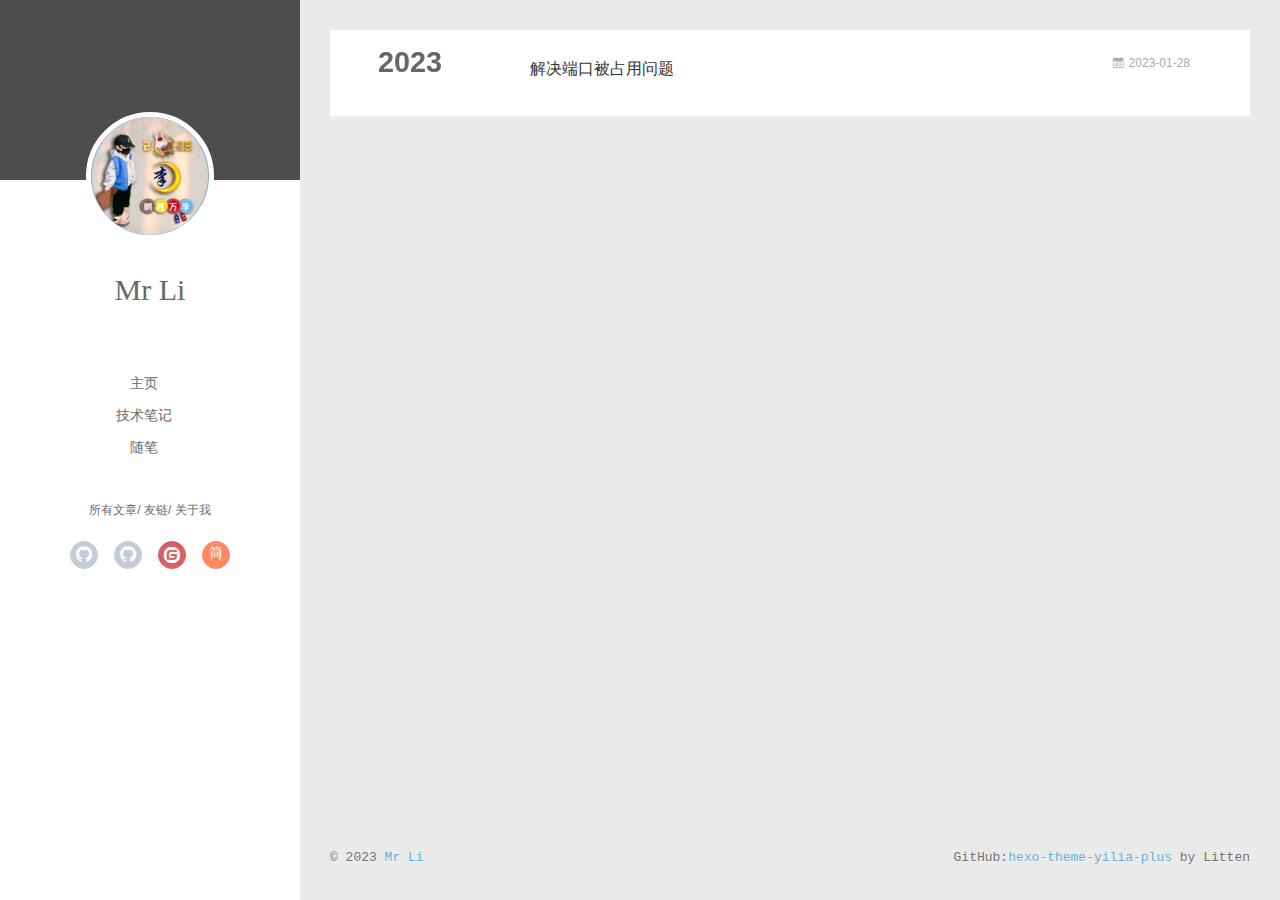
==== archives/index.html @ 5cee6e34 "Site updated: 2023-01-28 17:58:34" ====
<!DOCTYPE html>
<html>
<head>
  <meta charset="utf-8">
  
  <meta name="renderer" content="webkit">
  <meta http-equiv="X-UA-Compatible" content="IE=edge" >
  <link rel="dns-prefetch" href="http://programApeCode.github.io">
  <title>Archives | 程序猿茶社</title>
  <meta name="generator" content="hexo-theme-yilia-plus">
  <meta name="viewport" content="width=device-width, initial-scale=1, maximum-scale=1">
  
  <meta property="og:type" content="website">
<meta property="og:title" content="程序猿茶社">
<meta property="og:url" content="http://programapecode.github.io/archives/index.html">
<meta property="og:site_name" content="程序猿茶社">
<meta property="og:locale" content="zh_CN">
<meta property="article:author" content="Mr Li">
<meta name="twitter:card" content="summary">
  
    <link rel="alternative" href="/atom.xml" title="程序猿茶社" type="application/atom+xml">
  
  
  
    <link rel="apple-touch-icon" href="/apple-touch-icon-180x180.png">
  
  <link rel="stylesheet" type="text/css" href="/./main.a5fda8.css">
  <style type="text/css">
    
    #container.show {
      background: linear-gradient(200deg,#a0cfe4,#e8c37e);
    }
  </style>
  

  

  
    
 	  <script src="/lib/clickLove.js"></script>
  
  


  

</head>

<body>
  <div id="container" q-class="show:isCtnShow">
    <canvas id="anm-canvas" class="anm-canvas"></canvas>
    <div class="left-col" q-class="show:isShow">
      


<div class="overlay" style="background: #4d4d4d;"></div>
<div class="intrude-less">
	<header id="header" class="inner">
		<a href="/" class="profilepic">
			<img src="/img/touimg.jpg" class="js-avatar">
		</a>
		<hgroup>
			<h1 class="header-author"><a href="/">Mr Li</a></h1>
		</hgroup>
		

		<nav class="header-menu">
			<ul>
			
				<li><a href="/" target="_blank">主页</a></li>
			
				<li><a href="/null" target="_blank">技术笔记</a></li>
			
				<li><a href="/tags/%E9%9A%8F%E7%AC%94/" target="_blank">随笔</a></li>
			
			</ul>
		</nav>
		<nav class="header-smart-menu">
			
				
					<a q-on="click: openSlider(e, 'innerArchive')" href="javascript:void(0)">所有文章</a>
				
			
				
					<a q-on="click: openSlider(e, 'friends')" href="javascript:void(0)">友链</a>
				
			
				
					<a q-on="click: openSlider(e, 'aboutme')" href="javascript:void(0)">关于我</a>
				
			
		</nav>
		<nav class="header-nav">
			<div class="social">
				
					
						<a class="github" href="#" 
												title="GitHub" target="_blank"><i class="icon-github"></i></a>
					
				
					
						<a class="github" href="#" 
												title="GitHub" target="_blank"><i class="icon-github"></i></a>
					
				
					
						<a class="gitee" href="#" 
												title="码云" target="_blank"><i class="icon-gitee"></i></a>
					
				
					
						<a class="jianshu" href="#" 
												title="简书" target="_blank"><i class="icon-jianshu"></i></a>
					
				
			</div>
		
		</nav>
	</header>		
</div>

    </div>
    <div class="mid-col" q-class="show:isShow,hide:isShow|isFalse">
      
      
<nav id="mobile-nav">
  	<div class="overlay js-overlay" style="background: #4d4d4d"></div>
	<div class="btnctn js-mobile-btnctn">
  		<div class="slider-trigger list" q-on="click: openSlider(e)"><i class="icon icon-sort"></i></div>
	</div>
	<div class="intrude-less">
		<header id="header" class="inner">
			<div class="profilepic">
				<a href="/">
					<img src="/img/touimg.jpg" class="js-avatar">
				</a>
			</div>
			<hgroup>
			  <h1 class="header-author js-header-author">Mr Li</h1>
			</hgroup>
			
			
			
				
			
				
			
				
			
			
			
			<nav class="header-nav">
				<div class="social">
					
						
						<a class="github" target="_blank" 
							href="#" title="GitHub"><i class="icon-github"></i></a>
						
					
						
						<a class="github" target="_blank" 
							href="#" title="GitHub"><i class="icon-github"></i></a>
						
					
						
						<a class="gitee" target="_blank" 
							href="#" title="码云"><i class="icon-gitee"></i></a>
						
					
						
						<a class="jianshu" target="_blank" 
							href="#" title="简书"><i class="icon-jianshu"></i></a>
						
					
				</div>
			</nav>

			<nav class="header-menu js-header-menu">
				<ul style="width: 70%">
				
				
					<li style="width: 33.333333333333336%"><a href="/">主页</a></li>
		        
					<li style="width: 33.333333333333336%"><a href="/null">技术笔记</a></li>
		        
					<li style="width: 33.333333333333336%"><a href="/tags/%E9%9A%8F%E7%AC%94/">随笔</a></li>
		        
				</ul>
			</nav>
		</header>				
	</div>
	<div class="mobile-mask" style="display:none" q-show="isShow"></div>
</nav>

      <div id="wrapper" class="body-wrap">
        <div class="menu-l">
          <div class="canvas-wrap">
            <canvas data-colors="#eaeaea" data-sectionHeight="100" data-contentId="js-content" id="myCanvas1"
              class="anm-canvas"></canvas>
          </div>
          <div id="js-content" class="content-ll">
            
  
  
    
    
      
      
      <section class="archives-wrap">
        <div class="archive-year-wrap">
          <a href="/archives/2023" class="archive-year">2023</a>
        </div>
        <div class="archives">
    
    <article class="archive-article archive-type-post">
  <div class="archive-article-inner">
    <header class="archive-article-header">
      	<div class="article-meta">
	      	
<a href="/2023/01/28/%E8%A7%A3%E5%86%B3%E7%AB%AF%E5%8F%A3%E8%A2%AB%E5%8D%A0%E7%94%A8%E7%9A%84%E9%97%AE%E9%A2%98/" class="archive-article-date">
        <time datetime="2023-01-28T09:19:06.058Z" itemprop="datePublished"><i class="icon-calendar icon"></i>2023-01-28</time>
</a>

        </div>
    	 
  
    <h1 itemprop="name">
	
	  <a class="archive-article-title" href="/2023/01/28/%E8%A7%A3%E5%86%B3%E7%AB%AF%E5%8F%A3%E8%A2%AB%E5%8D%A0%E7%94%A8%E7%9A%84%E9%97%AE%E9%A2%98/" target="_blank">解决端口被占用问题</a>
  
    </h1>
  


        <div class="article-info info-on-right">
          
          

        </div>
        <div class="clearfix"></div>
    </header>
  </div>
</article>
  
  
    </div></section>
  

    


          </div>
        </div>
      </div>
      <footer id="footer">
  <div class="outer">
    <div id="footer-info">
    	<div class="footer-left">
    		&copy; 2023 <a href="http://programApeCode.github.io/" target="_blank">Mr Li</a>
    	</div>
      	<div class="footer-right">
			
			
      		GitHub:<a href="https://github.com/JoeyBling/hexo-theme-yilia-plus" target="_blank">hexo-theme-yilia-plus</a> by Litten
      	</div>
    </div>
  </div>
  
  
  
</footer>

    </div>
    <script>
	var yiliaConfig = {
		mathjax: false,
		isHome: false,
		isPost: false,
		isArchive: true,
		isTag: false,
		isCategory: false,
		open_in_new: true,
		toc_hide_index: true,
		root: "/",
		innerArchive: true,
		showTags: true
	}
</script>

<script>!function(r){function e(t){if(i[t])return i[t].exports;var n=i[t]={exports:{},id:t,loaded:!1};return r[t].call(n.exports,n,n.exports,e),n.loaded=!0,n.exports}var i={};e.m=r,e.c=i,e.p="./",e(0)}([function(t,n,r){r(208),t.exports=r(205)},function(t,n,r){var d=r(3),y=r(46),g=r(26),b=r(27),x=r(47),m="prototype",S=function(t,n,r){var e,i,o,u,c=t&S.F,f=t&S.G,a=t&S.S,s=t&S.P,l=t&S.B,h=f?d:a?d[n]||(d[n]={}):(d[n]||{})[m],v=f?y:y[n]||(y[n]={}),p=v[m]||(v[m]={});for(e in f&&(r=n),r)o=((i=!c&&h&&void 0!==h[e])?h:r)[e],u=l&&i?x(o,d):s&&"function"==typeof o?x(Function.call,o):o,h&&b(h,e,o,t&S.U),v[e]!=o&&g(v,e,u),s&&p[e]!=o&&(p[e]=o)};d.core=y,S.F=1,S.G=2,S.S=4,S.P=8,S.B=16,S.W=32,S.U=64,S.R=128,t.exports=S},function(t,n,r){var e=r(5);t.exports=function(t){if(!e(t))throw TypeError(t+" is not an object!");return t}},function(t,n){var r=t.exports="undefined"!=typeof window&&window.Math==Math?window:"undefined"!=typeof self&&self.Math==Math?self:Function("return this")();"number"==typeof __g&&(__g=r)},function(t,n){t.exports=function(t){try{return!!t()}catch(t){return!0}}},function(t,n){t.exports=function(t){return"object"==typeof t?null!==t:"function"==typeof t}},function(t,n){var r=t.exports="undefined"!=typeof window&&window.Math==Math?window:"undefined"!=typeof self&&self.Math==Math?self:Function("return this")();"number"==typeof __g&&(__g=r)},function(t,n,r){var e=r(118)("wks"),i=r(79),o=r(3).Symbol,u="function"==typeof o;(t.exports=function(t){return e[t]||(e[t]=u&&o[t]||(u?o:i)("Symbol."+t))}).store=e},function(t,n,r){var e=r(49),i=Math.min;t.exports=function(t){return 0<t?i(e(t),9007199254740991):0}},function(t,n){var r={}.hasOwnProperty;t.exports=function(t,n){return r.call(t,n)}},function(t,n,r){t.exports=!r(4)(function(){return 7!=Object.defineProperty({},"a",{get:function(){return 7}}).a})},function(t,n,r){var e=r(2),i=r(174),o=r(53),u=Object.defineProperty;n.f=r(10)?Object.defineProperty:function(t,n,r){if(e(t),n=o(n,!0),e(r),i)try{return u(t,n,r)}catch(t){}if("get"in r||"set"in r)throw TypeError("Accessors not supported!");return"value"in r&&(t[n]=r.value),t}},function(t,n,r){t.exports=!r(20)(function(){return 7!=Object.defineProperty({},"a",{get:function(){return 7}}).a})},function(t,n,r){var e=r(14),i=r(24);t.exports=r(12)?function(t,n,r){return e.f(t,n,i(1,r))}:function(t,n,r){return t[n]=r,t}},function(t,n,r){var e=r(22),i=r(60),o=r(42),u=Object.defineProperty;n.f=r(12)?Object.defineProperty:function(t,n,r){if(e(t),n=o(n,!0),e(r),i)try{return u(t,n,r)}catch(t){}if("get"in r||"set"in r)throw TypeError("Accessors not supported!");return"value"in r&&(t[n]=r.value),t}},function(t,n,r){var e=r(96),i=r(34);t.exports=function(t){return e(i(t))}},function(t,n,r){var e=r(40)("wks"),i=r(25),o=r(6).Symbol,u="function"==typeof o;(t.exports=function(t){return e[t]||(e[t]=u&&o[t]||(u?o:i)("Symbol."+t))}).store=e},function(t,n,r){var e=r(51);t.exports=function(t){return Object(e(t))}},function(t,n){t.exports=function(t){return"object"==typeof t?null!==t:"function"==typeof t}},function(t,n){var r=t.exports={version:"2.6.9"};"number"==typeof __e&&(__e=r)},function(t,n){t.exports=function(t){try{return!!t()}catch(t){return!0}}},function(t,n){t.exports=function(t){if("function"!=typeof t)throw TypeError(t+" is not a function!");return t}},function(t,n,r){var e=r(18);t.exports=function(t){if(!e(t))throw TypeError(t+" is not an object!");return t}},function(t,n){t.exports=!0},function(t,n){t.exports=function(t,n){return{enumerable:!(1&t),configurable:!(2&t),writable:!(4&t),value:n}}},function(t,n){var r=0,e=Math.random();t.exports=function(t){return"Symbol(".concat(void 0===t?"":t,")_",(++r+e).toString(36))}},function(t,n,r){var e=r(11),i=r(75);t.exports=r(10)?function(t,n,r){return e.f(t,n,i(1,r))}:function(t,n,r){return t[n]=r,t}},function(t,n,r){var o=r(3),u=r(26),c=r(30),f=r(79)("src"),e=r(219),i="toString",a=(""+e).split(i);r(46).inspectSource=function(t){return e.call(t)},(t.exports=function(t,n,r,e){var i="function"==typeof r;i&&(c(r,"name")||u(r,"name",n)),t[n]!==r&&(i&&(c(r,f)||u(r,f,t[n]?""+t[n]:a.join(String(n)))),t===o?t[n]=r:e?t[n]?t[n]=r:u(t,n,r):(delete t[n],u(t,n,r)))})(Function.prototype,i,function(){return"function"==typeof this&&this[f]||e.call(this)})},function(t,n,r){var e=r(1),i=r(4),u=r(51),c=/"/g,o=function(t,n,r,e){var i=String(u(t)),o="<"+n;return""!==r&&(o+=" "+r+'="'+String(e).replace(c,"&quot;")+'"'),o+">"+i+"</"+n+">"};t.exports=function(n,t){var r={};r[n]=t(o),e(e.P+e.F*i(function(){var t=""[n]('"');return t!==t.toLowerCase()||3<t.split('"').length}),"String",r)}},function(t,n,r){var e=r(65),i=r(35);t.exports=Object.keys||function(t){return e(t,i)}},function(t,n){var r={}.hasOwnProperty;t.exports=function(t,n){return r.call(t,n)}},function(t,n,r){var e=r(117),i=r(75),o=r(33),u=r(53),c=r(30),f=r(174),a=Object.getOwnPropertyDescriptor;n.f=r(10)?a:function(t,n){if(t=o(t),n=u(n,!0),f)try{return a(t,n)}catch(t){}if(c(t,n))return i(!e.f.call(t,n),t[n])}},function(t,n,r){var e=r(30),i=r(17),o=r(154)("IE_PROTO"),u=Object.prototype;t.exports=Object.getPrototypeOf||function(t){return t=i(t),e(t,o)?t[o]:"function"==typeof t.constructor&&t instanceof t.constructor?t.constructor.prototype:t instanceof Object?u:null}},function(t,n,r){var e=r(116),i=r(51);t.exports=function(t){return e(i(t))}},function(t,n){t.exports=function(t){if(null==t)throw TypeError("Can't call method on  "+t);return t}},function(t,n){t.exports="constructor,hasOwnProperty,isPrototypeOf,propertyIsEnumerable,toLocaleString,toString,valueOf".split(",")},function(t,n){t.exports={}},function(t,n){n.f={}.propertyIsEnumerable},function(t,n,r){var e=r(14).f,i=r(9),o=r(16)("toStringTag");t.exports=function(t,n,r){t&&!i(t=r?t:t.prototype,o)&&e(t,o,{configurable:!0,value:n})}},function(t,n,r){var e=r(40)("keys"),i=r(25);t.exports=function(t){return e[t]||(e[t]=i(t))}},function(t,n,r){var e=r(19),i=r(6),o="__core-js_shared__",u=i[o]||(i[o]={});(t.exports=function(t,n){return u[t]||(u[t]=void 0!==n?n:{})})("versions",[]).push({version:e.version,mode:r(23)?"pure":"global",copyright:"© 2019 Denis Pushkarev (zloirock.ru)"})},function(t,n){var r=Math.ceil,e=Math.floor;t.exports=function(t){return isNaN(t=+t)?0:(0<t?e:r)(t)}},function(t,n,r){var i=r(18);t.exports=function(t,n){if(!i(t))return t;var r,e;if(n&&"function"==typeof(r=t.toString)&&!i(e=r.call(t)))return e;if("function"==typeof(r=t.valueOf)&&!i(e=r.call(t)))return e;if(!n&&"function"==typeof(r=t.toString)&&!i(e=r.call(t)))return e;throw TypeError("Can't convert object to primitive value")}},function(t,n,r){var e=r(6),i=r(19),o=r(23),u=r(44),c=r(14).f;t.exports=function(t){var n=i.Symbol||(i.Symbol=o?{}:e.Symbol||{});"_"==t.charAt(0)||t in n||c(n,t,{value:u.f(t)})}},function(t,n,r){n.f=r(16)},function(t,n){var r={}.toString;t.exports=function(t){return r.call(t).slice(8,-1)}},function(t,n){var r=t.exports={version:"2.6.9"};"number"==typeof __e&&(__e=r)},function(t,n,r){var o=r(21);t.exports=function(e,i,t){if(o(e),void 0===i)return e;switch(t){case 1:return function(t){return e.call(i,t)};case 2:return function(t,n){return e.call(i,t,n)};case 3:return function(t,n,r){return e.call(i,t,n,r)}}return function(){return e.apply(i,arguments)}}},function(t,n,r){"use strict";var e=r(4);t.exports=function(t,n){return!!t&&e(function(){n?t.call(null,function(){},1):t.call(null)})}},function(t,n){var r=Math.ceil,e=Math.floor;t.exports=function(t){return isNaN(t=+t)?0:(0<t?e:r)(t)}},function(t,n,r){var x=r(47),m=r(116),S=r(17),w=r(8),e=r(138);t.exports=function(l,t){var h=1==l,v=2==l,p=3==l,d=4==l,y=6==l,g=5==l||y,b=t||e;return function(t,n,r){for(var e,i,o=S(t),u=m(o),c=x(n,r,3),f=w(u.length),a=0,s=h?b(t,f):v?b(t,0):void 0;a<f;a++)if((g||a in u)&&(i=c(e=u[a],a,o),l))if(h)s[a]=i;else if(i)switch(l){case 3:return!0;case 5:return e;case 6:return a;case 2:s.push(e)}else if(d)return!1;return y?-1:p||d?d:s}}},function(t,n){t.exports=function(t){if(null==t)throw TypeError("Can't call method on  "+t);return t}},function(t,n,r){var i=r(1),o=r(46),u=r(4);t.exports=function(t,n){var r=(o.Object||{})[t]||Object[t],e={};e[t]=n(r),i(i.S+i.F*u(function(){r(1)}),"Object",e)}},function(t,n,r){var i=r(5);t.exports=function(t,n){if(!i(t))return t;var r,e;if(n&&"function"==typeof(r=t.toString)&&!i(e=r.call(t)))return e;if("function"==typeof(r=t.valueOf)&&!i(e=r.call(t)))return e;if(!n&&"function"==typeof(r=t.toString)&&!i(e=r.call(t)))return e;throw TypeError("Can't convert object to primitive value")}},function(t,n,r){var d=r(6),y=r(19),g=r(93),b=r(13),x=r(9),m="prototype",S=function(t,n,r){var e,i,o,u=t&S.F,c=t&S.G,f=t&S.S,a=t&S.P,s=t&S.B,l=t&S.W,h=c?y:y[n]||(y[n]={}),v=h[m],p=c?d:f?d[n]:(d[n]||{})[m];for(e in c&&(r=n),r)(i=!u&&p&&void 0!==p[e])&&x(h,e)||(o=i?p[e]:r[e],h[e]=c&&"function"!=typeof p[e]?r[e]:s&&i?g(o,d):l&&p[e]==o?function(e){var t=function(t,n,r){if(this instanceof e){switch(arguments.length){case 0:return new e;case 1:return new e(t);case 2:return new e(t,n)}return new e(t,n,r)}return e.apply(this,arguments)};return t[m]=e[m],t}(o):a&&"function"==typeof o?g(Function.call,o):o,a&&((h.virtual||(h.virtual={}))[e]=o,t&S.R&&v&&!v[e]&&b(v,e,o)))};S.F=1,S.G=2,S.S=4,S.P=8,S.B=16,S.W=32,S.U=64,S.R=128,t.exports=S},function(t,n,r){var e=r(34);t.exports=function(t){return Object(e(t))}},function(t,n,r){var o=r(196),e=r(1),i=r(118)("metadata"),u=i.store||(i.store=new(r(200))),c=function(t,n,r){var e=u.get(t);if(!e){if(!r)return;u.set(t,e=new o)}var i=e.get(n);if(!i){if(!r)return;e.set(n,i=new o)}return i};t.exports={store:u,map:c,has:function(t,n,r){var e=c(n,r,!1);return void 0!==e&&e.has(t)},get:function(t,n,r){var e=c(n,r,!1);return void 0===e?void 0:e.get(t)},set:function(t,n,r,e){c(r,e,!0).set(t,n)},keys:function(t,n){var r=c(t,n,!1),e=[];return r&&r.forEach(function(t,n){e.push(n)}),e},key:function(t){return void 0===t||"symbol"==typeof t?t:String(t)},exp:function(t){e(e.S,"Reflect",t)}}},function(t,n,r){"use strict";if(r(10)){var g=r(68),b=r(3),x=r(4),m=r(1),S=r(132),e=r(159),h=r(47),w=r(70),i=r(75),_=r(26),o=r(76),u=r(49),O=r(8),E=r(194),c=r(78),f=r(53),a=r(30),M=r(81),P=r(5),v=r(17),p=r(145),j=r(72),F=r(32),A=r(73).f,d=r(161),s=r(79),l=r(7),y=r(50),I=r(120),L=r(119),N=r(162),T=r(82),k=r(125),R=r(77),C=r(137),D=r(166),G=r(11),W=r(31),U=G.f,V=W.f,B=b.RangeError,q=b.TypeError,z=b.Uint8Array,K="ArrayBuffer",H="Shared"+K,J="BYTES_PER_ELEMENT",$="prototype",Y=Array[$],X=e.ArrayBuffer,Q=e.DataView,Z=y(0),tt=y(2),nt=y(3),rt=y(4),et=y(5),it=y(6),ot=I(!0),ut=I(!1),ct=N.values,ft=N.keys,at=N.entries,st=Y.lastIndexOf,lt=Y.reduce,ht=Y.reduceRight,vt=Y.join,pt=Y.sort,dt=Y.slice,yt=Y.toString,gt=Y.toLocaleString,bt=l("iterator"),xt=l("toStringTag"),mt=s("typed_constructor"),St=s("def_constructor"),wt=S.CONSTR,_t=S.TYPED,Ot=S.VIEW,Et="Wrong length!",Mt=y(1,function(t,n){return It(L(t,t[St]),n)}),Pt=x(function(){return 1===new z(new Uint16Array([1]).buffer)[0]}),jt=!!z&&!!z[$].set&&x(function(){new z(1).set({})}),Ft=function(t,n){var r=u(t);if(r<0||r%n)throw B("Wrong offset!");return r},At=function(t){if(P(t)&&_t in t)return t;throw q(t+" is not a typed array!")},It=function(t,n){if(!(P(t)&&mt in t))throw q("It is not a typed array constructor!");return new t(n)},Lt=function(t,n){return Nt(L(t,t[St]),n)},Nt=function(t,n){for(var r=0,e=n.length,i=It(t,e);r<e;)i[r]=n[r++];return i},Tt=function(t,n,r){U(t,n,{get:function(){return this._d[r]}})},kt=function(t){var n,r,e,i,o,u,c=v(t),f=arguments.length,a=1<f?arguments[1]:void 0,s=void 0!==a,l=d(c);if(null!=l&&!p(l)){for(u=l.call(c),e=[],n=0;!(o=u.next()).done;n++)e.push(o.value);c=e}for(s&&2<f&&(a=h(a,arguments[2],2)),n=0,r=O(c.length),i=It(this,r);n<r;n++)i[n]=s?a(c[n],n):c[n];return i},Rt=function(){for(var t=0,n=arguments.length,r=It(this,n);t<n;)r[t]=arguments[t++];return r},Ct=!!z&&x(function(){gt.call(new z(1))}),Dt=function(){return gt.apply(Ct?dt.call(At(this)):At(this),arguments)},Gt={copyWithin:function(t,n){return D.call(At(this),t,n,2<arguments.length?arguments[2]:void 0)},every:function(t){return rt(At(this),t,1<arguments.length?arguments[1]:void 0)},fill:function(t){return C.apply(At(this),arguments)},filter:function(t){return Lt(this,tt(At(this),t,1<arguments.length?arguments[1]:void 0))},find:function(t){return et(At(this),t,1<arguments.length?arguments[1]:void 0)},findIndex:function(t){return it(At(this),t,1<arguments.length?arguments[1]:void 0)},forEach:function(t){Z(At(this),t,1<arguments.length?arguments[1]:void 0)},indexOf:function(t){return ut(At(this),t,1<arguments.length?arguments[1]:void 0)},includes:function(t){return ot(At(this),t,1<arguments.length?arguments[1]:void 0)},join:function(t){return vt.apply(At(this),arguments)},lastIndexOf:function(t){return st.apply(At(this),arguments)},map:function(t){return Mt(At(this),t,1<arguments.length?arguments[1]:void 0)},reduce:function(t){return lt.apply(At(this),arguments)},reduceRight:function(t){return ht.apply(At(this),arguments)},reverse:function(){for(var t,n=this,r=At(n).length,e=Math.floor(r/2),i=0;i<e;)t=n[i],n[i++]=n[--r],n[r]=t;return n},some:function(t){return nt(At(this),t,1<arguments.length?arguments[1]:void 0)},sort:function(t){return pt.call(At(this),t)},subarray:function(t,n){var r=At(this),e=r.length,i=c(t,e);return new(L(r,r[St]))(r.buffer,r.byteOffset+i*r.BYTES_PER_ELEMENT,O((void 0===n?e:c(n,e))-i))}},Wt=function(t,n){return Lt(this,dt.call(At(this),t,n))},Ut=function(t){At(this);var n=Ft(arguments[1],1),r=this.length,e=v(t),i=O(e.length),o=0;if(r<i+n)throw B(Et);for(;o<i;)this[n+o]=e[o++]},Vt={entries:function(){return at.call(At(this))},keys:function(){return ft.call(At(this))},values:function(){return ct.call(At(this))}},Bt=function(t,n){return P(t)&&t[_t]&&"symbol"!=typeof n&&n in t&&String(+n)==String(n)},qt=function(t,n){return Bt(t,n=f(n,!0))?i(2,t[n]):V(t,n)},zt=function(t,n,r){return!(Bt(t,n=f(n,!0))&&P(r)&&a(r,"value"))||a(r,"get")||a(r,"set")||r.configurable||a(r,"writable")&&!r.writable||a(r,"enumerable")&&!r.enumerable?U(t,n,r):(t[n]=r.value,t)};wt||(W.f=qt,G.f=zt),m(m.S+m.F*!wt,"Object",{getOwnPropertyDescriptor:qt,defineProperty:zt}),x(function(){yt.call({})})&&(yt=gt=function(){return vt.call(this)});var Kt=o({},Gt);o(Kt,Vt),_(Kt,bt,Vt.values),o(Kt,{slice:Wt,set:Ut,constructor:function(){},toString:yt,toLocaleString:Dt}),Tt(Kt,"buffer","b"),Tt(Kt,"byteOffset","o"),Tt(Kt,"byteLength","l"),Tt(Kt,"length","e"),U(Kt,xt,{get:function(){return this[_t]}}),t.exports=function(t,l,n,o){var h=t+((o=!!o)?"Clamped":"")+"Array",r="get"+t,u="set"+t,v=b[h],c=v||{},e=v&&F(v),i=!v||!S.ABV,f={},a=v&&v[$],p=function(t,i){U(t,i,{get:function(){return t=i,(n=this._d).v[r](t*l+n.o,Pt);var t,n},set:function(t){return n=i,r=t,e=this._d,o&&(r=(r=Math.round(r))<0?0:255<r?255:255&r),void e.v[u](n*l+e.o,r,Pt);var n,r,e},enumerable:!0})};i?(v=n(function(t,n,r,e){w(t,v,h,"_d");var i,o,u,c,f=0,a=0;if(P(n)){if(!(n instanceof X||(c=M(n))==K||c==H))return _t in n?Nt(v,n):kt.call(v,n);i=n,a=Ft(r,l);var s=n.byteLength;if(void 0===e){if(s%l)throw B(Et);if((o=s-a)<0)throw B(Et)}else if(s<(o=O(e)*l)+a)throw B(Et);u=o/l}else u=E(n),i=new X(o=u*l);for(_(t,"_d",{b:i,o:a,l:o,e:u,v:new Q(i)});f<u;)p(t,f++)}),a=v[$]=j(Kt),_(a,"constructor",v)):x(function(){v(1)})&&x(function(){new v(-1)})&&k(function(t){new v,new v(null),new v(1.5),new v(t)},!0)||(v=n(function(t,n,r,e){var i;return w(t,v,h),P(n)?n instanceof X||(i=M(n))==K||i==H?void 0!==e?new c(n,Ft(r,l),e):void 0!==r?new c(n,Ft(r,l)):new c(n):_t in n?Nt(v,n):kt.call(v,n):new c(E(n))}),Z(e!==Function.prototype?A(c).concat(A(e)):A(c),function(t){t in v||_(v,t,c[t])}),v[$]=a,g||(a.constructor=v));var s=a[bt],d=!!s&&("values"==s.name||null==s.name),y=Vt.values;_(v,mt,!0),_(a,_t,h),_(a,Ot,!0),_(a,St,v),(o?new v(1)[xt]==h:xt in a)||U(a,xt,{get:function(){return h}}),f[h]=v,m(m.G+m.W+m.F*(v!=c),f),m(m.S,h,{BYTES_PER_ELEMENT:l}),m(m.S+m.F*x(function(){c.of.call(v,1)}),h,{from:kt,of:Rt}),J in a||_(a,J,l),m(m.P,h,Gt),R(h),m(m.P+m.F*jt,h,{set:Ut}),m(m.P+m.F*!d,h,Vt),g||a.toString==yt||(a.toString=yt),m(m.P+m.F*x(function(){new v(1).slice()}),h,{slice:Wt}),m(m.P+m.F*(x(function(){return[1,2].toLocaleString()!=new v([1,2]).toLocaleString()})||!x(function(){a.toLocaleString.call([1,2])})),h,{toLocaleString:Dt}),T[h]=d?s:y,g||d||_(a,bt,y)}}else t.exports=function(){}},function(t,n){var r={}.toString;t.exports=function(t){return r.call(t).slice(8,-1)}},function(t,n,r){var e=r(18),i=r(6).document,o=e(i)&&e(i.createElement);t.exports=function(t){return o?i.createElement(t):{}}},function(t,n,r){t.exports=!r(12)&&!r(20)(function(){return 7!=Object.defineProperty(r(59)("div"),"a",{get:function(){return 7}}).a})},function(t,n,r){"use strict";var x=r(23),m=r(54),S=r(66),w=r(13),_=r(36),O=r(98),E=r(38),M=r(104),P=r(16)("iterator"),j=!([].keys&&"next"in[].keys()),F="values",A=function(){return this};t.exports=function(t,n,r,e,i,o,u){O(r,n,e);var c,f,a,s=function(t){if(!j&&t in p)return p[t];switch(t){case"keys":case F:return function(){return new r(this,t)}}return function(){return new r(this,t)}},l=n+" Iterator",h=i==F,v=!1,p=t.prototype,d=p[P]||p["@@iterator"]||i&&p[i],y=d||s(i),g=i?h?s("entries"):y:void 0,b="Array"==n&&p.entries||d;if(b&&((a=M(b.call(new t)))!==Object.prototype&&a.next&&(E(a,l,!0),x||"function"==typeof a[P]||w(a,P,A))),h&&d&&d.name!==F&&(v=!0,y=function(){return d.call(this)}),x&&!u||!j&&!v&&p[P]||w(p,P,y),_[n]=y,_[l]=A,i)if(c={values:h?y:s(F),keys:o?y:s("keys"),entries:g},u)for(f in c)f in p||S(p,f,c[f]);else m(m.P+m.F*(j||v),n,c);return c}},function(t,n,e){var i=e(22),o=e(101),u=e(35),c=e(39)("IE_PROTO"),f=function(){},a="prototype",s=function(){var t,n=e(59)("iframe"),r=u.length;for(n.style.display="none",e(95).appendChild(n),n.src="javascript:",(t=n.contentWindow.document).open(),t.write("<script>document.F=Object<\/script>"),t.close(),s=t.F;r--;)delete s[a][u[r]];return s()};t.exports=Object.create||function(t,n){var r;return null!==t?(f[a]=i(t),r=new f,f[a]=null,r[c]=t):r=s(),void 0===n?r:o(r,n)}},function(t,n,r){var e=r(65),i=r(35).concat("length","prototype");n.f=Object.getOwnPropertyNames||function(t){return e(t,i)}},function(t,n){n.f=Object.getOwnPropertySymbols},function(t,n,r){var u=r(9),c=r(15),f=r(92)(!1),a=r(39)("IE_PROTO");t.exports=function(t,n){var r,e=c(t),i=0,o=[];for(r in e)r!=a&&u(e,r)&&o.push(r);for(;n.length>i;)u(e,r=n[i++])&&(~f(o,r)||o.push(r));return o}},function(t,n,r){t.exports=r(13)},function(t,n,r){var e=r(7)("unscopables"),i=Array.prototype;null==i[e]&&r(26)(i,e,{}),t.exports=function(t){i[e][t]=!0}},function(t,n){t.exports=!1},function(t,n,r){var e=r(79)("meta"),i=r(5),o=r(30),u=r(11).f,c=0,f=Object.isExtensible||function(){return!0},a=!r(4)(function(){return f(Object.preventExtensions({}))}),s=function(t){u(t,e,{value:{i:"O"+ ++c,w:{}}})},l=t.exports={KEY:e,NEED:!1,fastKey:function(t,n){if(!i(t))return"symbol"==typeof t?t:("string"==typeof t?"S":"P")+t;if(!o(t,e)){if(!f(t))return"F";if(!n)return"E";s(t)}return t[e].i},getWeak:function(t,n){if(!o(t,e)){if(!f(t))return!0;if(!n)return!1;s(t)}return t[e].w},onFreeze:function(t){return a&&l.NEED&&f(t)&&!o(t,e)&&s(t),t}}},function(t,n){t.exports=function(t,n,r,e){if(!(t instanceof n)||void 0!==e&&e in t)throw TypeError(r+": incorrect invocation!");return t}},function(t,n,r){var h=r(47),v=r(177),p=r(145),d=r(2),y=r(8),g=r(161),b={},x={};(n=t.exports=function(t,n,r,e,i){var o,u,c,f,a=i?function(){return t}:g(t),s=h(r,e,n?2:1),l=0;if("function"!=typeof a)throw TypeError(t+" is not iterable!");if(p(a)){for(o=y(t.length);l<o;l++)if((f=n?s(d(u=t[l])[0],u[1]):s(t[l]))===b||f===x)return f}else for(c=a.call(t);!(u=c.next()).done;)if((f=v(c,s,u.value,n))===b||f===x)return f}).BREAK=b,n.RETURN=x},function(t,n,e){var i=e(2),o=e(183),u=e(141),c=e(154)("IE_PROTO"),f=function(){},a="prototype",s=function(){var t,n=e(140)("iframe"),r=u.length;for(n.style.display="none",e(143).appendChild(n),n.src="javascript:",(t=n.contentWindow.document).open(),t.write("<script>document.F=Object<\/script>"),t.close(),s=t.F;r--;)delete s[a][u[r]];return s()};t.exports=Object.create||function(t,n){var r;return null!==t?(f[a]=i(t),r=new f,f[a]=null,r[c]=t):r=s(),void 0===n?r:o(r,n)}},function(t,n,r){var e=r(185),i=r(141).concat("length","prototype");n.f=Object.getOwnPropertyNames||function(t){return e(t,i)}},function(t,n,r){var e=r(185),i=r(141);t.exports=Object.keys||function(t){return e(t,i)}},function(t,n){t.exports=function(t,n){return{enumerable:!(1&t),configurable:!(2&t),writable:!(4&t),value:n}}},function(t,n,r){var i=r(27);t.exports=function(t,n,r){for(var e in n)i(t,e,n[e],r);return t}},function(t,n,r){"use strict";var e=r(3),i=r(11),o=r(10),u=r(7)("species");t.exports=function(t){var n=e[t];o&&n&&!n[u]&&i.f(n,u,{configurable:!0,get:function(){return this}})}},function(t,n,r){var e=r(49),i=Math.max,o=Math.min;t.exports=function(t,n){return(t=e(t))<0?i(t+n,0):o(t,n)}},function(t,n){var r=0,e=Math.random();t.exports=function(t){return"Symbol(".concat(void 0===t?"":t,")_",(++r+e).toString(36))}},function(t,n,r){var e=r(5);t.exports=function(t,n){if(!e(t)||t._t!==n)throw TypeError("Incompatible receiver, "+n+" required!");return t}},function(t,n,r){var i=r(45),o=r(7)("toStringTag"),u="Arguments"==i(function(){return arguments}());t.exports=function(t){var n,r,e;return void 0===t?"Undefined":null===t?"Null":"string"==typeof(r=function(t,n){try{return t[n]}catch(t){}}(n=Object(t),o))?r:u?i(n):"Object"==(e=i(n))&&"function"==typeof n.callee?"Arguments":e}},function(t,n){t.exports={}},function(t,n,r){var e=r(11).f,i=r(30),o=r(7)("toStringTag");t.exports=function(t,n,r){t&&!i(t=r?t:t.prototype,o)&&e(t,o,{configurable:!0,value:n})}},function(t,n,r){var u=r(1),e=r(51),c=r(4),f=r(157),i="["+f+"]",o=RegExp("^"+i+i+"*"),a=RegExp(i+i+"*$"),s=function(t,n,r){var e={},i=c(function(){return!!f[t]()||"​"!="​"[t]()}),o=e[t]=i?n(l):f[t];r&&(e[r]=o),u(u.P+u.F*i,"String",e)},l=s.trim=function(t,n){return t=String(e(t)),1&n&&(t=t.replace(o,"")),2&n&&(t=t.replace(a,"")),t};t.exports=s},function(t,n,r){t.exports={default:r(88),__esModule:!0}},function(t,n,r){t.exports={default:r(89),__esModule:!0}},function(t,n,r){"use strict";function e(t){return t&&t.__esModule?t:{default:t}}n.__esModule=!0;var i=e(r(86)),o=e(r(85)),u="function"==typeof o.default&&"symbol"==typeof i.default?function(t){return typeof t}:function(t){return t&&"function"==typeof o.default&&t.constructor===o.default&&t!==o.default.prototype?"symbol":typeof t};n.default="function"==typeof o.default&&"symbol"===u(i.default)?function(t){return void 0===t?"undefined":u(t)}:function(t){return t&&"function"==typeof o.default&&t.constructor===o.default&&t!==o.default.prototype?"symbol":void 0===t?"undefined":u(t)}},function(t,n,r){r(111),r(109),r(112),r(113),t.exports=r(19).Symbol},function(t,n,r){r(110),r(114),t.exports=r(44).f("iterator")},function(t,n){t.exports=function(t){if("function"!=typeof t)throw TypeError(t+" is not a function!");return t}},function(t,n){t.exports=function(){}},function(t,n,r){var f=r(15),a=r(107),s=r(106);t.exports=function(c){return function(t,n,r){var e,i=f(t),o=a(i.length),u=s(r,o);if(c&&n!=n){for(;u<o;)if((e=i[u++])!=e)return!0}else for(;u<o;u++)if((c||u in i)&&i[u]===n)return c||u||0;return!c&&-1}}},function(t,n,r){var o=r(90);t.exports=function(e,i,t){if(o(e),void 0===i)return e;switch(t){case 1:return function(t){return e.call(i,t)};case 2:return function(t,n){return e.call(i,t,n)};case 3:return function(t,n,r){return e.call(i,t,n,r)}}return function(){return e.apply(i,arguments)}}},function(t,n,r){var c=r(29),f=r(64),a=r(37);t.exports=function(t){var n=c(t),r=f.f;if(r)for(var e,i=r(t),o=a.f,u=0;i.length>u;)o.call(t,e=i[u++])&&n.push(e);return n}},function(t,n,r){var e=r(6).document;t.exports=e&&e.documentElement},function(t,n,r){var e=r(58);t.exports=Object("z").propertyIsEnumerable(0)?Object:function(t){return"String"==e(t)?t.split(""):Object(t)}},function(t,n,r){var e=r(58);t.exports=Array.isArray||function(t){return"Array"==e(t)}},function(t,n,r){"use strict";var e=r(62),i=r(24),o=r(38),u={};r(13)(u,r(16)("iterator"),function(){return this}),t.exports=function(t,n,r){t.prototype=e(u,{next:i(1,r)}),o(t,n+" Iterator")}},function(t,n){t.exports=function(t,n){return{value:n,done:!!t}}},function(t,n,r){var e=r(25)("meta"),i=r(18),o=r(9),u=r(14).f,c=0,f=Object.isExtensible||function(){return!0},a=!r(20)(function(){return f(Object.preventExtensions({}))}),s=function(t){u(t,e,{value:{i:"O"+ ++c,w:{}}})},l=t.exports={KEY:e,NEED:!1,fastKey:function(t,n){if(!i(t))return"symbol"==typeof t?t:("string"==typeof t?"S":"P")+t;if(!o(t,e)){if(!f(t))return"F";if(!n)return"E";s(t)}return t[e].i},getWeak:function(t,n){if(!o(t,e)){if(!f(t))return!0;if(!n)return!1;s(t)}return t[e].w},onFreeze:function(t){return a&&l.NEED&&f(t)&&!o(t,e)&&s(t),t}}},function(t,n,r){var u=r(14),c=r(22),f=r(29);t.exports=r(12)?Object.defineProperties:function(t,n){c(t);for(var r,e=f(n),i=e.length,o=0;o<i;)u.f(t,r=e[o++],n[r]);return t}},function(t,n,r){var e=r(37),i=r(24),o=r(15),u=r(42),c=r(9),f=r(60),a=Object.getOwnPropertyDescriptor;n.f=r(12)?a:function(t,n){if(t=o(t),n=u(n,!0),f)try{return a(t,n)}catch(t){}if(c(t,n))return i(!e.f.call(t,n),t[n])}},function(t,n,r){var e=r(15),i=r(63).f,o={}.toString,u="object"==typeof window&&window&&Object.getOwnPropertyNames?Object.getOwnPropertyNames(window):[];t.exports.f=function(t){return u&&"[object Window]"==o.call(t)?function(t){try{return i(t)}catch(t){return u.slice()}}(t):i(e(t))}},function(t,n,r){var e=r(9),i=r(55),o=r(39)("IE_PROTO"),u=Object.prototype;t.exports=Object.getPrototypeOf||function(t){return t=i(t),e(t,o)?t[o]:"function"==typeof t.constructor&&t instanceof t.constructor?t.constructor.prototype:t instanceof Object?u:null}},function(t,n,r){var f=r(41),a=r(34);t.exports=function(c){return function(t,n){var r,e,i=String(a(t)),o=f(n),u=i.length;return o<0||u<=o?c?"":void 0:(r=i.charCodeAt(o))<55296||56319<r||o+1===u||(e=i.charCodeAt(o+1))<56320||57343<e?c?i.charAt(o):r:c?i.slice(o,o+2):e-56320+(r-55296<<10)+65536}}},function(t,n,r){var e=r(41),i=Math.max,o=Math.min;t.exports=function(t,n){return(t=e(t))<0?i(t+n,0):o(t,n)}},function(t,n,r){var e=r(41),i=Math.min;t.exports=function(t){return 0<t?i(e(t),9007199254740991):0}},function(t,n,r){"use strict";var e=r(91),i=r(99),o=r(36),u=r(15);t.exports=r(61)(Array,"Array",function(t,n){this._t=u(t),this._i=0,this._k=n},function(){var t=this._t,n=this._k,r=this._i++;return!t||r>=t.length?(this._t=void 0,i(1)):i(0,"keys"==n?r:"values"==n?t[r]:[r,t[r]])},"values"),o.Arguments=o.Array,e("keys"),e("values"),e("entries")},function(t,n){},function(t,n,r){"use strict";var e=r(105)(!0);r(61)(String,"String",function(t){this._t=String(t),this._i=0},function(){var t,n=this._t,r=this._i;return r>=n.length?{value:void 0,done:!0}:(t=e(n,r),this._i+=t.length,{value:t,done:!1})})},function(t,n,r){"use strict";var e=r(6),u=r(9),i=r(12),o=r(54),c=r(66),f=r(100).KEY,a=r(20),s=r(40),l=r(38),h=r(25),v=r(16),p=r(44),d=r(43),y=r(94),g=r(97),b=r(22),x=r(18),m=r(55),S=r(15),w=r(42),_=r(24),O=r(62),E=r(103),M=r(102),P=r(64),j=r(14),F=r(29),A=M.f,I=j.f,L=E.f,N=e.Symbol,T=e.JSON,k=T&&T.stringify,R="prototype",C=v("_hidden"),D=v("toPrimitive"),G={}.propertyIsEnumerable,W=s("symbol-registry"),U=s("symbols"),V=s("op-symbols"),B=Object[R],q="function"==typeof N&&!!P.f,z=e.QObject,K=!z||!z[R]||!z[R].findChild,H=i&&a(function(){return 7!=O(I({},"a",{get:function(){return I(this,"a",{value:7}).a}})).a})?function(t,n,r){var e=A(B,n);e&&delete B[n],I(t,n,r),e&&t!==B&&I(B,n,e)}:I,J=function(t){var n=U[t]=O(N[R]);return n._k=t,n},$=q&&"symbol"==typeof N.iterator?function(t){return"symbol"==typeof t}:function(t){return t instanceof N},Y=function(t,n,r){return t===B&&Y(V,n,r),b(t),n=w(n,!0),b(r),u(U,n)?(r.enumerable?(u(t,C)&&t[C][n]&&(t[C][n]=!1),r=O(r,{enumerable:_(0,!1)})):(u(t,C)||I(t,C,_(1,{})),t[C][n]=!0),H(t,n,r)):I(t,n,r)},X=function(t,n){b(t);for(var r,e=y(n=S(n)),i=0,o=e.length;i<o;)Y(t,r=e[i++],n[r]);return t},Q=function(t){var n=G.call(this,t=w(t,!0));return!(this===B&&u(U,t)&&!u(V,t))&&(!(n||!u(this,t)||!u(U,t)||u(this,C)&&this[C][t])||n)},Z=function(t,n){if(t=S(t),n=w(n,!0),t!==B||!u(U,n)||u(V,n)){var r=A(t,n);return!r||!u(U,n)||u(t,C)&&t[C][n]||(r.enumerable=!0),r}},tt=function(t){for(var n,r=L(S(t)),e=[],i=0;r.length>i;)u(U,n=r[i++])||n==C||n==f||e.push(n);return e},nt=function(t){for(var n,r=t===B,e=L(r?V:S(t)),i=[],o=0;e.length>o;)!u(U,n=e[o++])||r&&!u(B,n)||i.push(U[n]);return i};q||(c((N=function(){if(this instanceof N)throw TypeError("Symbol is not a constructor!");var n=h(0<arguments.length?arguments[0]:void 0),r=function(t){this===B&&r.call(V,t),u(this,C)&&u(this[C],n)&&(this[C][n]=!1),H(this,n,_(1,t))};return i&&K&&H(B,n,{configurable:!0,set:r}),J(n)})[R],"toString",function(){return this._k}),M.f=Z,j.f=Y,r(63).f=E.f=tt,r(37).f=Q,P.f=nt,i&&!r(23)&&c(B,"propertyIsEnumerable",Q,!0),p.f=function(t){return J(v(t))}),o(o.G+o.W+o.F*!q,{Symbol:N});for(var rt="hasInstance,isConcatSpreadable,iterator,match,replace,search,species,split,toPrimitive,toStringTag,unscopables".split(","),et=0;rt.length>et;)v(rt[et++]);for(var it=F(v.store),ot=0;it.length>ot;)d(it[ot++]);o(o.S+o.F*!q,"Symbol",{for:function(t){return u(W,t+="")?W[t]:W[t]=N(t)},keyFor:function(t){if(!$(t))throw TypeError(t+" is not a symbol!");for(var n in W)if(W[n]===t)return n},useSetter:function(){K=!0},useSimple:function(){K=!1}}),o(o.S+o.F*!q,"Object",{create:function(t,n){return void 0===n?O(t):X(O(t),n)},defineProperty:Y,defineProperties:X,getOwnPropertyDescriptor:Z,getOwnPropertyNames:tt,getOwnPropertySymbols:nt});var ut=a(function(){P.f(1)});o(o.S+o.F*ut,"Object",{getOwnPropertySymbols:function(t){return P.f(m(t))}}),T&&o(o.S+o.F*(!q||a(function(){var t=N();return"[null]"!=k([t])||"{}"!=k({a:t})||"{}"!=k(Object(t))})),"JSON",{stringify:function(t){for(var n,r,e=[t],i=1;arguments.length>i;)e.push(arguments[i++]);if(r=n=e[1],(x(n)||void 0!==t)&&!$(t))return g(n)||(n=function(t,n){if("function"==typeof r&&(n=r.call(this,t,n)),!$(n))return n}),e[1]=n,k.apply(T,e)}}),N[R][D]||r(13)(N[R],D,N[R].valueOf),l(N,"Symbol"),l(Math,"Math",!0),l(e.JSON,"JSON",!0)},function(t,n,r){r(43)("asyncIterator")},function(t,n,r){r(43)("observable")},function(t,n,r){r(108);for(var e=r(6),i=r(13),o=r(36),u=r(16)("toStringTag"),c="CSSRuleList,CSSStyleDeclaration,CSSValueList,ClientRectList,DOMRectList,DOMStringList,DOMTokenList,DataTransferItemList,FileList,HTMLAllCollection,HTMLCollection,HTMLFormElement,HTMLSelectElement,MediaList,MimeTypeArray,NamedNodeMap,NodeList,PaintRequestList,Plugin,PluginArray,SVGLengthList,SVGNumberList,SVGPathSegList,SVGPointList,SVGStringList,SVGTransformList,SourceBufferList,StyleSheetList,TextTrackCueList,TextTrackList,TouchList".split(","),f=0;f<c.length;f++){var a=c[f],s=e[a],l=s&&s.prototype;l&&!l[u]&&i(l,u,a),o[a]=o.Array}},function(t,n,r){"use strict";var e=r(2);t.exports=function(){var t=e(this),n="";return t.global&&(n+="g"),t.ignoreCase&&(n+="i"),t.multiline&&(n+="m"),t.unicode&&(n+="u"),t.sticky&&(n+="y"),n}},function(t,n,r){var e=r(45);t.exports=Object("z").propertyIsEnumerable(0)?Object:function(t){return"String"==e(t)?t.split(""):Object(t)}},function(t,n){n.f={}.propertyIsEnumerable},function(t,n,r){var e=r(46),i=r(3),o="__core-js_shared__",u=i[o]||(i[o]={});(t.exports=function(t,n){return u[t]||(u[t]=void 0!==n?n:{})})("versions",[]).push({version:e.version,mode:r(68)?"pure":"global",copyright:"© 2019 Denis Pushkarev (zloirock.ru)"})},function(t,n,r){var i=r(2),o=r(21),u=r(7)("species");t.exports=function(t,n){var r,e=i(t).constructor;return void 0===e||null==(r=i(e)[u])?n:o(r)}},function(t,n,r){var f=r(33),a=r(8),s=r(78);t.exports=function(c){return function(t,n,r){var e,i=f(t),o=a(i.length),u=s(r,o);if(c&&n!=n){for(;u<o;)if((e=i[u++])!=e)return!0}else for(;u<o;u++)if((c||u in i)&&i[u]===n)return c||u||0;return!c&&-1}}},function(t,n,r){"use strict";var g=r(3),b=r(1),x=r(27),m=r(76),S=r(69),w=r(71),_=r(70),O=r(5),E=r(4),M=r(125),P=r(83),j=r(144);t.exports=function(e,t,n,r,i,o){var u=g[e],c=u,f=i?"set":"add",a=c&&c.prototype,s={},l=function(t){var r=a[t];x(a,t,"delete"==t?function(t){return!(o&&!O(t))&&r.call(this,0===t?0:t)}:"has"==t?function(t){return!(o&&!O(t))&&r.call(this,0===t?0:t)}:"get"==t?function(t){return o&&!O(t)?void 0:r.call(this,0===t?0:t)}:"add"==t?function(t){return r.call(this,0===t?0:t),this}:function(t,n){return r.call(this,0===t?0:t,n),this})};if("function"==typeof c&&(o||a.forEach&&!E(function(){(new c).entries().next()}))){var h=new c,v=h[f](o?{}:-0,1)!=h,p=E(function(){h.has(1)}),d=M(function(t){new c(t)}),y=!o&&E(function(){for(var t=new c,n=5;n--;)t[f](n,n);return!t.has(-0)});d||(((c=t(function(t,n){_(t,c,e);var r=j(new u,t,c);return null!=n&&w(n,i,r[f],r),r})).prototype=a).constructor=c),(p||y)&&(l("delete"),l("has"),i&&l("get")),(y||v)&&l(f),o&&a.clear&&delete a.clear}else c=r.getConstructor(t,e,i,f),m(c.prototype,n),S.NEED=!0;return P(c,e),s[e]=c,b(b.G+b.W+b.F*(c!=u),s),o||r.setStrong(c,e,i),c}},function(t,n,r){"use strict";r(197);var s=r(27),l=r(26),h=r(4),v=r(51),p=r(7),d=r(152),y=p("species"),g=!h(function(){var t=/./;return t.exec=function(){var t=[];return t.groups={a:"7"},t},"7"!=="".replace(t,"$<a>")}),b=function(){var t=/(?:)/,n=t.exec;t.exec=function(){return n.apply(this,arguments)};var r="ab".split(t);return 2===r.length&&"a"===r[0]&&"b"===r[1]}();t.exports=function(r,t,n){var e=p(r),o=!h(function(){var t={};return t[e]=function(){return 7},7!=""[r](t)}),i=o?!h(function(){var t=!1,n=/a/;return n.exec=function(){return t=!0,null},"split"===r&&(n.constructor={},n.constructor[y]=function(){return n}),n[e](""),!t}):void 0;if(!o||!i||"replace"===r&&!g||"split"===r&&!b){var u=/./[e],c=n(v,e,""[r],function(t,n,r,e,i){return n.exec===d?o&&!i?{done:!0,value:u.call(n,r,e)}:{done:!0,value:t.call(r,n,e)}:{done:!1}}),f=c[0],a=c[1];s(String.prototype,r,f),l(RegExp.prototype,e,2==t?function(t,n){return a.call(t,this,n)}:function(t){return a.call(t,this)})}}},function(t,n,r){var e=r(45);t.exports=Array.isArray||function(t){return"Array"==e(t)}},function(t,n,r){var e=r(5),i=r(45),o=r(7)("match");t.exports=function(t){var n;return e(t)&&(void 0!==(n=t[o])?!!n:"RegExp"==i(t))}},function(t,n,r){var o=r(7)("iterator"),u=!1;try{var e=[7][o]();e.return=function(){u=!0},Array.from(e,function(){throw 2})}catch(t){}t.exports=function(t,n){if(!n&&!u)return!1;var r=!1;try{var e=[7],i=e[o]();i.next=function(){return{done:r=!0}},e[o]=function(){return i},t(e)}catch(t){}return r}},function(t,n,r){"use strict";t.exports=r(68)||!r(4)(function(){var t=Math.random();__defineSetter__.call(null,t,function(){}),delete r(3)[t]})},function(t,n){n.f=Object.getOwnPropertySymbols},function(t,n,r){"use strict";var i=r(81),o=RegExp.prototype.exec;t.exports=function(t,n){var r=t.exec;if("function"==typeof r){var e=r.call(t,n);if("object"!=typeof e)throw new TypeError("RegExp exec method returned something other than an Object or null");return e}if("RegExp"!==i(t))throw new TypeError("RegExp#exec called on incompatible receiver");return o.call(t,n)}},function(t,n,r){"use strict";var e=r(1),u=r(21),c=r(47),f=r(71);t.exports=function(t){e(e.S,t,{from:function(t){var n,r,e,i,o=arguments[1];return u(this),(n=void 0!==o)&&u(o),null==t?new this:(r=[],n?(e=0,i=c(o,arguments[2],2),f(t,!1,function(t){r.push(i(t,e++))})):f(t,!1,r.push,r),new this(r))}})}},function(t,n,r){"use strict";var e=r(1);t.exports=function(t){e(e.S,t,{of:function(){for(var t=arguments.length,n=new Array(t);t--;)n[t]=arguments[t];return new this(n)}})}},function(t,n,r){var f=r(49),a=r(51);t.exports=function(c){return function(t,n){var r,e,i=String(a(t)),o=f(n),u=i.length;return o<0||u<=o?c?"":void 0:(r=i.charCodeAt(o))<55296||56319<r||o+1===u||(e=i.charCodeAt(o+1))<56320||57343<e?c?i.charAt(o):r:c?i.slice(o,o+2):e-56320+(r-55296<<10)+65536}}},function(t,n,r){for(var e,i=r(3),o=r(26),u=r(79),c=u("typed_array"),f=u("view"),a=!(!i.ArrayBuffer||!i.DataView),s=a,l=0,h="Int8Array,Uint8Array,Uint8ClampedArray,Int16Array,Uint16Array,Int32Array,Uint32Array,Float32Array,Float64Array".split(",");l<9;)(e=i[h[l++]])?(o(e.prototype,c,!0),o(e.prototype,f,!0)):s=!1;t.exports={ABV:a,CONSTR:s,TYPED:c,VIEW:f}},function(t,n,r){var e=r(3).navigator;t.exports=e&&e.userAgent||""},function(t,n){"use strict";var r,e={versions:(r=window.navigator.userAgent,{trident:-1<r.indexOf("Trident"),presto:-1<r.indexOf("Presto"),webKit:-1<r.indexOf("AppleWebKit"),gecko:-1<r.indexOf("Gecko")&&-1==r.indexOf("KHTML"),mobile:!!r.match(/AppleWebKit.*Mobile.*/),ios:!!r.match(/\(i[^;]+;( U;)? CPU.+Mac OS X/),android:-1<r.indexOf("Android")||-1<r.indexOf("Linux"),iPhone:-1<r.indexOf("iPhone")||-1<r.indexOf("Mac"),iPad:-1<r.indexOf("iPad"),webApp:-1==r.indexOf("Safari"),weixin:-1==r.indexOf("MicroMessenger")})};t.exports=e},function(t,n,r){"use strict";var e,i=r(87),l=(e=i)&&e.__esModule?e:{default:e},h=function(){function n(t,n,r){return n||r?String.fromCharCode(n||r):o[t]||t}function r(t){return s[t]}var e=/&quot;|&lt;|&gt;|&amp;|&nbsp;|&apos;|&#(\d+);|&#(\d+)/g,i=/['<> "&]/g,o={"&quot;":'"',"&lt;":"<","&gt;":">","&amp;":"&","&nbsp;":" "},u=/\u00a0/g,c=/<br\s*\/?>/gi,f=/\r?\n/g,a=/\s/g,s={};for(var t in o)s[o[t]]=t;return o["&apos;"]="'",s["'"]="&#39;",{encode:function(t){return t?(""+t).replace(i,r).replace(f,"<br/>").replace(a,"&nbsp;"):""},decode:function(t){return t?(""+t).replace(c,"\n").replace(e,n).replace(u," "):""},encodeBase16:function(t){if(!t)return t;for(var n=[],r=0,e=(t+="").length;r<e;r++)n.push(t.charCodeAt(r).toString(16).toUpperCase());return n.join("")},encodeBase16forJSON:function(t){if(!t)return t;for(var n=[],r=0,e=(t=t.replace(/[\u4E00-\u9FBF]/gi,function(t){return escape(t).replace("%u","\\u")})).length;r<e;r++)n.push(t.charCodeAt(r).toString(16).toUpperCase());return n.join("")},decodeBase16:function(t){if(!t)return t;for(var n=[],r=0,e=(t+="").length;r<e;r+=2)n.push(String.fromCharCode("0x"+t.slice(r,r+2)));return n.join("")},encodeObject:function(t){if(t instanceof Array)for(var n=0,r=t.length;n<r;n++)t[n]=h.encodeObject(t[n]);else if("object"==(void 0===t?"undefined":(0,l.default)(t)))for(var e in t)t[e]=h.encodeObject(t[e]);else if("string"==typeof t)return h.encode(t);return t},loadScript:function(t){var n=document.createElement("script");document.getElementsByTagName("body")[0].appendChild(n),n.setAttribute("src",t)},addLoadEvent:function(t){var n=window.onload;"function"!=typeof window.onload?window.onload=t:window.onload=function(){n(),t()}}}}();t.exports=h},function(t,n,r){"use strict";var e=r(131)(!0);t.exports=function(t,n,r){return n+(r?e(t,n).length:1)}},function(t,n,r){"use strict";var c=r(17),f=r(78),a=r(8);t.exports=function(t){for(var n=c(this),r=a(n.length),e=arguments.length,i=f(1<e?arguments[1]:void 0,r),o=2<e?arguments[2]:void 0,u=void 0===o?r:f(o,r);i<u;)n[i++]=t;return n}},function(t,n,r){var e=r(215);t.exports=function(t,n){return new(e(t))(n)}},function(t,n,r){"use strict";var e=r(11),i=r(75);t.exports=function(t,n,r){n in t?e.f(t,n,i(0,r)):t[n]=r}},function(t,n,r){var e=r(5),i=r(3).document,o=e(i)&&e(i.createElement);t.exports=function(t){return o?i.createElement(t):{}}},function(t,n){t.exports="constructor,hasOwnProperty,isPrototypeOf,propertyIsEnumerable,toLocaleString,toString,valueOf".split(",")},function(t,n,r){var e=r(7)("match");t.exports=function(n){var r=/./;try{"/./"[n](r)}catch(t){try{return r[e]=!1,!"/./"[n](r)}catch(n){}}return!0}},function(t,n,r){var e=r(3).document;t.exports=e&&e.documentElement},function(t,n,r){var o=r(5),u=r(153).set;t.exports=function(t,n,r){var e,i=n.constructor;return i!==r&&"function"==typeof i&&(e=i.prototype)!==r.prototype&&o(e)&&u&&u(t,e),t}},function(t,n,r){var e=r(82),i=r(7)("iterator"),o=Array.prototype;t.exports=function(t){return void 0!==t&&(e.Array===t||o[i]===t)}},function(t,n,r){"use strict";var e=r(72),i=r(75),o=r(83),u={};r(26)(u,r(7)("iterator"),function(){return this}),t.exports=function(t,n,r){t.prototype=e(u,{next:i(1,r)}),o(t,n+" Iterator")}},function(t,n,r){"use strict";var x=r(68),m=r(1),S=r(27),w=r(26),_=r(82),O=r(146),E=r(83),M=r(32),P=r(7)("iterator"),j=!([].keys&&"next"in[].keys()),F="values",A=function(){return this};t.exports=function(t,n,r,e,i,o,u){O(r,n,e);var c,f,a,s=function(t){if(!j&&t in p)return p[t];switch(t){case"keys":case F:return function(){return new r(this,t)}}return function(){return new r(this,t)}},l=n+" Iterator",h=i==F,v=!1,p=t.prototype,d=p[P]||p["@@iterator"]||i&&p[i],y=d||s(i),g=i?h?s("entries"):y:void 0,b="Array"==n&&p.entries||d;if(b&&((a=M(b.call(new t)))!==Object.prototype&&a.next&&(E(a,l,!0),x||"function"==typeof a[P]||w(a,P,A))),h&&d&&d.name!==F&&(v=!0,y=function(){return d.call(this)}),x&&!u||!j&&!v&&p[P]||w(p,P,y),_[n]=y,_[l]=A,i)if(c={values:h?y:s(F),keys:o?y:s("keys"),entries:g},u)for(f in c)f in p||S(p,f,c[f]);else m(m.P+m.F*(j||v),n,c);return c}},function(t,n){var r=Math.expm1;t.exports=!r||22025.465794806718<r(10)||r(10)<22025.465794806718||-2e-17!=r(-2e-17)?function(t){return 0==(t=+t)?t:-1e-6<t&&t<1e-6?t+t*t/2:Math.exp(t)-1}:r},function(t,n){t.exports=Math.sign||function(t){return 0==(t=+t)||t!=t?t:t<0?-1:1}},function(t,n,r){var c=r(3),f=r(158).set,a=c.MutationObserver||c.WebKitMutationObserver,s=c.process,l=c.Promise,h="process"==r(45)(s);t.exports=function(){var r,e,i,t=function(){var t,n;for(h&&(t=s.domain)&&t.exit();r;){n=r.fn,r=r.next;try{n()}catch(t){throw r?i():e=void 0,t}}e=void 0,t&&t.enter()};if(h)i=function(){s.nextTick(t)};else if(!a||c.navigator&&c.navigator.standalone)if(l&&l.resolve){var n=l.resolve(void 0);i=function(){n.then(t)}}else i=function(){f.call(c,t)};else{var o=!0,u=document.createTextNode("");new a(t).observe(u,{characterData:!0}),i=function(){u.data=o=!o}}return function(t){var n={fn:t,next:void 0};e&&(e.next=n),r||(r=n,i()),e=n}}},function(t,n,r){"use strict";function e(t){var r,e;this.promise=new t(function(t,n){if(void 0!==r||void 0!==e)throw TypeError("Bad Promise constructor");r=t,e=n}),this.resolve=i(r),this.reject=i(e)}var i=r(21);t.exports.f=function(t){return new e(t)}},function(t,n,r){"use strict";var e,i,u=r(115),c=RegExp.prototype.exec,f=String.prototype.replace,o=c,a="lastIndex",s=(e=/a/,i=/b*/g,c.call(e,"a"),c.call(i,"a"),0!==e[a]||0!==i[a]),l=void 0!==/()??/.exec("")[1];(s||l)&&(o=function(t){var n,r,e,i,o=this;return l&&(r=new RegExp("^"+o.source+"$(?!\\s)",u.call(o))),s&&(n=o[a]),e=c.call(o,t),s&&e&&(o[a]=o.global?e.index+e[0].length:n),l&&e&&1<e.length&&f.call(e[0],r,function(){for(i=1;i<arguments.length-2;i++)void 0===arguments[i]&&(e[i]=void 0)}),e}),t.exports=o},function(t,n,i){var r=i(5),e=i(2),o=function(t,n){if(e(t),!r(n)&&null!==n)throw TypeError(n+": can't set as prototype!")};t.exports={set:Object.setPrototypeOf||("__proto__"in{}?function(t,r,e){try{(e=i(47)(Function.call,i(31).f(Object.prototype,"__proto__").set,2))(t,[]),r=!(t instanceof Array)}catch(t){r=!0}return function(t,n){return o(t,n),r?t.__proto__=n:e(t,n),t}}({},!1):void 0),check:o}},function(t,n,r){var e=r(118)("keys"),i=r(79);t.exports=function(t){return e[t]||(e[t]=i(t))}},function(t,n,r){var e=r(124),i=r(51);t.exports=function(t,n,r){if(e(n))throw TypeError("String#"+r+" doesn't accept regex!");return String(i(t))}},function(t,n,r){"use strict";var i=r(49),o=r(51);t.exports=function(t){var n=String(o(this)),r="",e=i(t);if(e<0||e==1/0)throw RangeError("Count can't be negative");for(;0<e;(e>>>=1)&&(n+=n))1&e&&(r+=n);return r}},function(t,n){t.exports="\t\n\v\f\r   ᠎             　\u2028\u2029\ufeff"},function(t,n,r){var e,i,o,u=r(47),c=r(175),f=r(143),a=r(140),s=r(3),l=s.process,h=s.setImmediate,v=s.clearImmediate,p=s.MessageChannel,d=s.Dispatch,y=0,g={},b="onreadystatechange",x=function(){var t=+this;if(g.hasOwnProperty(t)){var n=g[t];delete g[t],n()}},m=function(t){x.call(t.data)};h&&v||(h=function(t){for(var n=[],r=1;arguments.length>r;)n.push(arguments[r++]);return g[++y]=function(){c("function"==typeof t?t:Function(t),n)},e(y),y},v=function(t){delete g[t]},"process"==r(45)(l)?e=function(t){l.nextTick(u(x,t,1))}:d&&d.now?e=function(t){d.now(u(x,t,1))}:p?(o=(i=new p).port2,i.port1.onmessage=m,e=u(o.postMessage,o,1)):s.addEventListener&&"function"==typeof postMessage&&!s.importScripts?(e=function(t){s.postMessage(t+"","*")},s.addEventListener("message",m,!1)):e=b in a("script")?function(t){f.appendChild(a("script"))[b]=function(){f.removeChild(this),x.call(t)}}:function(t){setTimeout(u(x,t,1),0)}),t.exports={set:h,clear:v}},function(t,n,r){"use strict";function e(t,n,r){var e,i,o,u=new Array(r),c=8*r-n-1,f=(1<<c)-1,a=f>>1,s=23===n?W(2,-24)-W(2,-77):0,l=0,h=t<0||0===t&&1/t<0?1:0;for((t=G(t))!=t||t===C?(i=t!=t?1:0,e=f):(e=U(V(t)/B),t*(o=W(2,-e))<1&&(e--,o*=2),2<=(t+=1<=e+a?s/o:s*W(2,1-a))*o&&(e++,o/=2),f<=e+a?(i=0,e=f):1<=e+a?(i=(t*o-1)*W(2,n),e+=a):(i=t*W(2,a-1)*W(2,n),e=0));8<=n;u[l++]=255&i,i/=256,n-=8);for(e=e<<n|i,c+=n;0<c;u[l++]=255&e,e/=256,c-=8);return u[--l]|=128*h,u}function i(t,n,r){var e,i=8*r-n-1,o=(1<<i)-1,u=o>>1,c=i-7,f=r-1,a=t[f--],s=127&a;for(a>>=7;0<c;s=256*s+t[f],f--,c-=8);for(e=s&(1<<-c)-1,s>>=-c,c+=n;0<c;e=256*e+t[f],f--,c-=8);if(0===s)s=1-u;else{if(s===o)return e?NaN:a?-C:C;e+=W(2,n),s-=u}return(a?-1:1)*e*W(2,s-n)}function o(t){return t[3]<<24|t[2]<<16|t[1]<<8|t[0]}function u(t){return[255&t]}function c(t){return[255&t,t>>8&255]}function f(t){return[255&t,t>>8&255,t>>16&255,t>>24&255]}function a(t){return e(t,52,8)}function s(t){return e(t,23,4)}function l(t,n,r){M(t[I],n,{get:function(){return this[r]}})}function h(t,n,r,e){var i=O(+r);if(i+n>t[H])throw R(L);var o=t[K]._b,u=i+t[J],c=o.slice(u,u+n);return e?c:c.reverse()}function v(t,n,r,e,i,o){var u=O(+r);if(u+n>t[H])throw R(L);for(var c=t[K]._b,f=u+t[J],a=e(+i),s=0;s<n;s++)c[f+s]=a[o?s:n-s-1]}var p=r(3),d=r(10),y=r(68),g=r(132),b=r(26),x=r(76),m=r(4),S=r(70),w=r(49),_=r(8),O=r(194),E=r(73).f,M=r(11).f,P=r(137),j=r(83),F="ArrayBuffer",A="DataView",I="prototype",L="Wrong index!",N=p[F],T=p[A],k=p.Math,R=p.RangeError,C=p.Infinity,D=N,G=k.abs,W=k.pow,U=k.floor,V=k.log,B=k.LN2,q="byteLength",z="byteOffset",K=d?"_b":"buffer",H=d?"_l":q,J=d?"_o":z;if(g.ABV){if(!m(function(){N(1)})||!m(function(){new N(-1)})||m(function(){return new N,new N(1.5),new N(NaN),N.name!=F})){for(var $,Y=(N=function(t){return S(this,N),new D(O(t))})[I]=D[I],X=E(D),Q=0;X.length>Q;)($=X[Q++])in N||b(N,$,D[$]);y||(Y.constructor=N)}var Z=new T(new N(2)),tt=T[I].setInt8;Z.setInt8(0,2147483648),Z.setInt8(1,2147483649),!Z.getInt8(0)&&Z.getInt8(1)||x(T[I],{setInt8:function(t,n){tt.call(this,t,n<<24>>24)},setUint8:function(t,n){tt.call(this,t,n<<24>>24)}},!0)}else N=function(t){S(this,N,F);var n=O(t);this._b=P.call(new Array(n),0),this[H]=n},T=function(t,n,r){S(this,T,A),S(t,N,A);var e=t[H],i=w(n);if(i<0||e<i)throw R("Wrong offset!");if(e<i+(r=void 0===r?e-i:_(r)))throw R("Wrong length!");this[K]=t,this[J]=i,this[H]=r},d&&(l(N,q,"_l"),l(T,"buffer","_b"),l(T,q,"_l"),l(T,z,"_o")),x(T[I],{getInt8:function(t){return h(this,1,t)[0]<<24>>24},getUint8:function(t){return h(this,1,t)[0]},getInt16:function(t){var n=h(this,2,t,arguments[1]);return(n[1]<<8|n[0])<<16>>16},getUint16:function(t){var n=h(this,2,t,arguments[1]);return n[1]<<8|n[0]},getInt32:function(t){return o(h(this,4,t,arguments[1]))},getUint32:function(t){return o(h(this,4,t,arguments[1]))>>>0},getFloat32:function(t){return i(h(this,4,t,arguments[1]),23,4)},getFloat64:function(t){return i(h(this,8,t,arguments[1]),52,8)},setInt8:function(t,n){v(this,1,t,u,n)},setUint8:function(t,n){v(this,1,t,u,n)},setInt16:function(t,n){v(this,2,t,c,n,arguments[2])},setUint16:function(t,n){v(this,2,t,c,n,arguments[2])},setInt32:function(t,n){v(this,4,t,f,n,arguments[2])},setUint32:function(t,n){v(this,4,t,f,n,arguments[2])},setFloat32:function(t,n){v(this,4,t,s,n,arguments[2])},setFloat64:function(t,n){v(this,8,t,a,n,arguments[2])}});j(N,F),j(T,A),b(T[I],g.VIEW,!0),n[F]=N,n[A]=T},function(t,n,r){var e=r(3),i=r(46),o=r(68),u=r(195),c=r(11).f;t.exports=function(t){var n=i.Symbol||(i.Symbol=o?{}:e.Symbol||{});"_"==t.charAt(0)||t in n||c(n,t,{value:u.f(t)})}},function(t,n,r){var e=r(81),i=r(7)("iterator"),o=r(82);t.exports=r(46).getIteratorMethod=function(t){if(null!=t)return t[i]||t["@@iterator"]||o[e(t)]}},function(t,n,r){"use strict";var e=r(67),i=r(178),o=r(82),u=r(33);t.exports=r(147)(Array,"Array",function(t,n){this._t=u(t),this._i=0,this._k=n},function(){var t=this._t,n=this._k,r=this._i++;return!t||r>=t.length?(this._t=void 0,i(1)):i(0,"keys"==n?r:"values"==n?t[r]:[r,t[r]])},"values"),o.Arguments=o.Array,e("keys"),e("values"),e("entries")},function(t,n){t.exports=function(t,n){t.classList?t.classList.add(n):t.className+=" "+n}},function(t,n){t.exports=function(t,n){if(t.classList)t.classList.remove(n);else{var r=new RegExp("(^|\\b)"+n.split(" ").join("|")+"(\\b|$)","gi");t.className=t.className.replace(r," ")}}},function(t,n,r){var e=r(45);t.exports=function(t,n){if("number"!=typeof t&&"Number"!=e(t))throw TypeError(n);return+t}},function(t,n,r){"use strict";var a=r(17),s=r(78),l=r(8);t.exports=[].copyWithin||function(t,n){var r=a(this),e=l(r.length),i=s(t,e),o=s(n,e),u=2<arguments.length?arguments[2]:void 0,c=Math.min((void 0===u?e:s(u,e))-o,e-i),f=1;for(o<i&&i<o+c&&(f=-1,o+=c-1,i+=c-1);0<c--;)o in r?r[i]=r[o]:delete r[i],i+=f,o+=f;return r}},function(t,n,r){var e=r(71);t.exports=function(t,n){var r=[];return e(t,!1,r.push,r,n),r}},function(t,n,r){var s=r(21),l=r(17),h=r(116),v=r(8);t.exports=function(t,n,r,e,i){s(n);var o=l(t),u=h(o),c=v(o.length),f=i?c-1:0,a=i?-1:1;if(r<2)for(;;){if(f in u){e=u[f],f+=a;break}if(f+=a,i?f<0:c<=f)throw TypeError("Reduce of empty array with no initial value")}for(;i?0<=f:f<c;f+=a)f in u&&(e=n(e,u[f],f,o));return e}},function(t,n,r){"use strict";var o=r(21),u=r(5),c=r(175),f=[].slice,a={};t.exports=Function.bind||function(n){var r=o(this),e=f.call(arguments,1),i=function(){var t=e.concat(f.call(arguments));return this instanceof i?function(t,n,r){if(!(n in a)){for(var e=[],i=0;i<n;i++)e[i]="a["+i+"]";a[n]=Function("F,a","return new F("+e.join(",")+")")}return a[n](t,r)}(r,t.length,t):c(r,t,n)};return u(r.prototype)&&(i.prototype=r.prototype),i}},function(t,n,r){"use strict";var u=r(11).f,c=r(72),f=r(76),a=r(47),s=r(70),l=r(71),e=r(147),i=r(178),o=r(77),h=r(10),v=r(69).fastKey,p=r(80),d=h?"_s":"size",y=function(t,n){var r,e=v(n);if("F"!==e)return t._i[e];for(r=t._f;r;r=r.n)if(r.k==n)return r};t.exports={getConstructor:function(t,o,r,e){var i=t(function(t,n){s(t,i,o,"_i"),t._t=o,t._i=c(null),t._f=void 0,t._l=void 0,t[d]=0,null!=n&&l(n,r,t[e],t)});return f(i.prototype,{clear:function(){for(var t=p(this,o),n=t._i,r=t._f;r;r=r.n)r.r=!0,r.p&&(r.p=r.p.n=void 0),delete n[r.i];t._f=t._l=void 0,t[d]=0},delete:function(t){var n=p(this,o),r=y(n,t);if(r){var e=r.n,i=r.p;delete n._i[r.i],r.r=!0,i&&(i.n=e),e&&(e.p=i),n._f==r&&(n._f=e),n._l==r&&(n._l=i),n[d]--}return!!r},forEach:function(t){p(this,o);for(var n,r=a(t,1<arguments.length?arguments[1]:void 0,3);n=n?n.n:this._f;)for(r(n.v,n.k,this);n&&n.r;)n=n.p},has:function(t){return!!y(p(this,o),t)}}),h&&u(i.prototype,"size",{get:function(){return p(this,o)[d]}}),i},def:function(t,n,r){var e,i,o=y(t,n);return o?o.v=r:(t._l=o={i:i=v(n,!0),k:n,v:r,p:e=t._l,n:void 0,r:!1},t._f||(t._f=o),e&&(e.n=o),t[d]++,"F"!==i&&(t._i[i]=o)),t},getEntry:y,setStrong:function(t,r,n){e(t,r,function(t,n){this._t=p(t,r),this._k=n,this._l=void 0},function(){for(var t=this,n=t._k,r=t._l;r&&r.r;)r=r.p;return t._t&&(t._l=r=r?r.n:t._t._f)?i(0,"keys"==n?r.k:"values"==n?r.v:[r.k,r.v]):(t._t=void 0,i(1))},n?"entries":"values",!n,!0),o(r)}}},function(t,n,r){var e=r(81),i=r(167);t.exports=function(t){return function(){if(e(this)!=t)throw TypeError(t+"#toJSON isn't generic");return i(this)}}},function(t,n,r){"use strict";var u=r(76),c=r(69).getWeak,i=r(2),f=r(5),a=r(70),s=r(71),e=r(50),l=r(30),h=r(80),o=e(5),v=e(6),p=0,d=function(t){return t._l||(t._l=new y)},y=function(){this.a=[]},g=function(t,n){return o(t.a,function(t){return t[0]===n})};y.prototype={get:function(t){var n=g(this,t);if(n)return n[1]},has:function(t){return!!g(this,t)},set:function(t,n){var r=g(this,t);r?r[1]=n:this.a.push([t,n])},delete:function(n){var t=v(this.a,function(t){return t[0]===n});return~t&&this.a.splice(t,1),!!~t}},t.exports={getConstructor:function(t,r,e,i){var o=t(function(t,n){a(t,o,r,"_i"),t._t=r,t._i=p++,t._l=void 0,null!=n&&s(n,e,t[i],t)});return u(o.prototype,{delete:function(t){if(!f(t))return!1;var n=c(t);return!0===n?d(h(this,r)).delete(t):n&&l(n,this._i)&&delete n[this._i]},has:function(t){if(!f(t))return!1;var n=c(t);return!0===n?d(h(this,r)).has(t):n&&l(n,this._i)}}),o},def:function(t,n,r){var e=c(i(n),!0);return!0===e?d(t).set(n,r):e[t._i]=r,t},ufstore:d}},function(t,n,r){"use strict";var p=r(123),d=r(5),y=r(8),g=r(47),b=r(7)("isConcatSpreadable");t.exports=function t(n,r,e,i,o,u,c,f){for(var a,s,l=o,h=0,v=!!c&&g(c,f,3);h<i;){if(h in e){if(a=v?v(e[h],h,r):e[h],s=!1,d(a)&&(s=void 0!==(s=a[b])?!!s:p(a)),s&&0<u)l=t(n,r,a,y(a.length),l,u-1)-1;else{if(9007199254740991<=l)throw TypeError();n[l]=a}l++}h++}return l}},function(t,n,r){t.exports=!r(10)&&!r(4)(function(){return 7!=Object.defineProperty(r(140)("div"),"a",{get:function(){return 7}}).a})},function(t,n){t.exports=function(t,n,r){var e=void 0===r;switch(n.length){case 0:return e?t():t.call(r);case 1:return e?t(n[0]):t.call(r,n[0]);case 2:return e?t(n[0],n[1]):t.call(r,n[0],n[1]);case 3:return e?t(n[0],n[1],n[2]):t.call(r,n[0],n[1],n[2]);case 4:return e?t(n[0],n[1],n[2],n[3]):t.call(r,n[0],n[1],n[2],n[3])}return t.apply(r,n)}},function(t,n,r){var e=r(5),i=Math.floor;t.exports=function(t){return!e(t)&&isFinite(t)&&i(t)===t}},function(t,n,r){var o=r(2);t.exports=function(t,n,r,e){try{return e?n(o(r)[0],r[1]):n(r)}catch(n){var i=t.return;throw void 0!==i&&o(i.call(t)),n}}},function(t,n){t.exports=function(t,n){return{value:n,done:!!t}}},function(t,n,r){var o=r(149),e=Math.pow,u=e(2,-52),c=e(2,-23),f=e(2,127)*(2-c),a=e(2,-126);t.exports=Math.fround||function(t){var n,r,e=Math.abs(t),i=o(t);return e<a?i*(e/a/c+1/u-1/u)*a*c:f<(r=(n=(1+c/u)*e)-(n-e))||r!=r?i*(1/0):i*r}},function(t,n){t.exports=Math.log1p||function(t){return-1e-8<(t=+t)&&t<1e-8?t-t*t/2:Math.log(1+t)}},function(t,n){t.exports=Math.scale||function(t,n,r,e,i){return 0===arguments.length||t!=t||n!=n||r!=r||e!=e||i!=i?NaN:t===1/0||t===-1/0?t:(t-n)*(i-e)/(r-n)+e}},function(t,n,r){"use strict";var h=r(10),v=r(74),p=r(127),d=r(117),y=r(17),g=r(116),i=Object.assign;t.exports=!i||r(4)(function(){var t={},n={},r=Symbol(),e="abcdefghijklmnopqrst";return t[r]=7,e.split("").forEach(function(t){n[t]=t}),7!=i({},t)[r]||Object.keys(i({},n)).join("")!=e})?function(t,n){for(var r=y(t),e=arguments.length,i=1,o=p.f,u=d.f;i<e;)for(var c,f=g(arguments[i++]),a=o?v(f).concat(o(f)):v(f),s=a.length,l=0;l<s;)c=a[l++],h&&!u.call(f,c)||(r[c]=f[c]);return r}:i},function(t,n,r){var u=r(11),c=r(2),f=r(74);t.exports=r(10)?Object.defineProperties:function(t,n){c(t);for(var r,e=f(n),i=e.length,o=0;o<i;)u.f(t,r=e[o++],n[r]);return t}},function(t,n,r){var e=r(33),i=r(73).f,o={}.toString,u="object"==typeof window&&window&&Object.getOwnPropertyNames?Object.getOwnPropertyNames(window):[];t.exports.f=function(t){return u&&"[object Window]"==o.call(t)?function(t){try{return i(t)}catch(t){return u.slice()}}(t):i(e(t))}},function(t,n,r){var u=r(30),c=r(33),f=r(120)(!1),a=r(154)("IE_PROTO");t.exports=function(t,n){var r,e=c(t),i=0,o=[];for(r in e)r!=a&&u(e,r)&&o.push(r);for(;n.length>i;)u(e,r=n[i++])&&(~f(o,r)||o.push(r));return o}},function(t,n,r){var f=r(10),a=r(74),s=r(33),l=r(117).f;t.exports=function(c){return function(t){for(var n,r=s(t),e=a(r),i=e.length,o=0,u=[];o<i;)n=e[o++],f&&!l.call(r,n)||u.push(c?[n,r[n]]:r[n]);return u}}},function(t,n,r){var e=r(73),i=r(127),o=r(2),u=r(3).Reflect;t.exports=u&&u.ownKeys||function(t){var n=e.f(o(t)),r=i.f;return r?n.concat(r(t)):n}},function(t,n,r){var e=r(3).parseFloat,i=r(84).trim;t.exports=1/e(r(157)+"-0")!=-1/0?function(t){var n=i(String(t),3),r=e(n);return 0===r&&"-"==n.charAt(0)?-0:r}:e},function(t,n,r){var e=r(3).parseInt,i=r(84).trim,o=r(157),u=/^[-+]?0[xX]/;t.exports=8!==e(o+"08")||22!==e(o+"0x16")?function(t,n){var r=i(String(t),3);return e(r,n>>>0||(u.test(r)?16:10))}:e},function(t,n){t.exports=function(t){try{return{e:!1,v:t()}}catch(t){return{e:!0,v:t}}}},function(t,n,r){var e=r(2),i=r(5),o=r(151);t.exports=function(t,n){if(e(t),i(n)&&n.constructor===t)return n;var r=o.f(t);return(0,r.resolve)(n),r.promise}},function(t,n){t.exports=Object.is||function(t,n){return t===n?0!==t||1/t==1/n:t!=t&&n!=n}},function(t,n,r){var s=r(8),l=r(156),h=r(51);t.exports=function(t,n,r,e){var i=String(h(t)),o=i.length,u=void 0===r?" ":String(r),c=s(n);if(c<=o||""==u)return i;var f=c-o,a=l.call(u,Math.ceil(f/u.length));return a.length>f&&(a=a.slice(0,f)),e?a+i:i+a}},function(t,n,r){var e=r(49),i=r(8);t.exports=function(t){if(void 0===t)return 0;var n=e(t),r=i(n);if(n!==r)throw RangeError("Wrong length!");return r}},function(t,n,r){n.f=r(7)},function(t,n,r){"use strict";var e=r(170),i=r(80);t.exports=r(121)("Map",function(t){return function(){return t(this,0<arguments.length?arguments[0]:void 0)}},{get:function(t){var n=e.getEntry(i(this,"Map"),t);return n&&n.v},set:function(t,n){return e.def(i(this,"Map"),0===t?0:t,n)}},e,!0)},function(t,n,r){"use strict";var e=r(152);r(1)({target:"RegExp",proto:!0,forced:e!==/./.exec},{exec:e})},function(t,n,r){r(10)&&"g"!=/./g.flags&&r(11).f(RegExp.prototype,"flags",{configurable:!0,get:r(115)})},function(t,n,r){"use strict";var e=r(170),i=r(80);t.exports=r(121)("Set",function(t){return function(){return t(this,0<arguments.length?arguments[0]:void 0)}},{add:function(t){return e.def(i(this,"Set"),t=0===t?0:t,t)}},e)},function(t,n,r){"use strict";var o,e=r(3),i=r(50)(0),u=r(27),c=r(69),f=r(182),a=r(172),s=r(5),l=r(80),h=r(80),v=!e.ActiveXObject&&"ActiveXObject"in e,p="WeakMap",d=c.getWeak,y=Object.isExtensible,g=a.ufstore,b=function(t){return function(){return t(this,0<arguments.length?arguments[0]:void 0)}},x={get:function(t){if(s(t)){var n=d(t);return!0===n?g(l(this,p)).get(t):n?n[this._i]:void 0}},set:function(t,n){return a.def(l(this,p),t,n)}},m=t.exports=r(121)(p,b,x,a,!0,!0);h&&v&&(f((o=a.getConstructor(b,p)).prototype,x),c.NEED=!0,i(["delete","has","get","set"],function(e){var t=m.prototype,i=t[e];u(t,e,function(t,n){if(!s(t)||y(t))return i.call(this,t,n);this._f||(this._f=new o);var r=this._f[e](t,n);return"set"==e?this:r})}))},,,,function(t,n){"use strict";t.exports={init:function(){var t=document.querySelector("#page-nav");t&&!document.querySelector("#page-nav .extend.prev")&&(t.innerHTML='<a class="extend prev disabled" rel="prev">&laquo; Prev</a>'+t.innerHTML),t&&!document.querySelector("#page-nav .extend.next")&&(t.innerHTML=t.innerHTML+'<a class="extend next disabled" rel="next">Next &raquo;</a>'),yiliaConfig&&yiliaConfig.open_in_new&&document.querySelectorAll(".article-entry a:not(.article-more-a)").forEach(function(t){var n=t.getAttribute("target");n&&""!==n||t.setAttribute("target","_blank")}),yiliaConfig&&yiliaConfig.toc_hide_index&&document.querySelectorAll(".toc-number").forEach(function(t){t.style.display="none"})}}},function(t,n,r){"use strict";function e(t){return t&&t.__esModule?t:{default:t}}function i(t,n,r,e,i){var o=function(t){for(var n=t.offsetLeft,r=t.offsetParent;null!==r;)n+=r.offsetLeft,r=r.offsetParent;return n}(t),u=function(t){for(var n=t.offsetTop,r=t.offsetParent;null!==r;)n+=r.offsetTop,r=r.offsetParent;return n}(t)-n;if(u-r<=i){var c=t.$newDom;c||(c=t.cloneNode(!0),(0,a.default)(t,c),(t.$newDom=c).style.position="fixed",c.style.top=(r||u)+"px",c.style.left=o+"px",c.style.zIndex=e||2,c.style.width="100%",c.style.color="#fff"),c.style.visibility="visible",t.style.visibility="hidden"}else{t.style.visibility="visible";var f=t.$newDom;f&&(f.style.visibility="hidden")}}function o(){var t=document.querySelector(".js-overlay"),n=document.querySelector(".js-header-menu");i(t,document.body.scrollTop,-63,2,0),i(n,document.body.scrollTop,1,3,0)}var f=e(r(163)),a=e((e(r(164)),r(414))),u=e(r(134)),c=e(r(204)),s=r(135);u.default.versions.mobile&&window.screen.width<800&&(function(){for(var t=document.querySelectorAll(".js-header-menu li a"),n=window.location.pathname,r=0,e=t.length;r<e;r++){var i=t[r];o=n,u=i.getAttribute("href"),c=/\/|index.html/g,o.replace(c,"")===u.replace(c,"")&&(0,f.default)(i,"active")}var o,u,c}(),document.querySelector("#container").addEventListener("scroll",function(t){o()}),window.addEventListener("scroll",function(t){o()}),o()),(0,s.addLoadEvent)(function(){c.default.init()}),t.exports={}},,,function(t,n,r){(function(t){"use strict";function n(t,n,r){t[n]||Object.defineProperty(t,n,{writable:!0,configurable:!0,value:r})}if(r(413),r(209),r(211),t._babelPolyfill)throw new Error("only one instance of babel-polyfill is allowed");t._babelPolyfill=!0;n(String.prototype,"padLeft","".padStart),n(String.prototype,"padRight","".padEnd),"pop,reverse,shift,keys,values,entries,indexOf,every,some,forEach,map,filter,find,findIndex,includes,join,slice,concat,push,splice,unshift,sort,lastIndexOf,reduce,reduceRight,copyWithin,fill".split(",").forEach(function(t){[][t]&&n(Array,t,Function.call.bind([][t]))})}).call(n,function(){return this}())},function(L,t){(function(t){!function(t){"use strict";function o(t,n,r,e){var o,u,c,f,i=n&&n.prototype instanceof h?n:h,a=Object.create(i.prototype),s=new p(e||[]);return a._invoke=(o=t,u=r,c=s,f=_,function(t,n){if(f===E)throw new Error("Generator is already running");if(f===M){if("throw"===t)throw n;return d()}for(c.method=t,c.arg=n;;){var r=c.delegate;if(r){var e=v(r,c);if(e){if(e===P)continue;return e}}if("next"===c.method)c.sent=c._sent=c.arg;else if("throw"===c.method){if(f===_)throw f=M,c.arg;c.dispatchException(c.arg)}else"return"===c.method&&c.abrupt("return",c.arg);f=E;var i=l(o,u,c);if("normal"===i.type){if(f=c.done?M:O,i.arg===P)continue;return{value:i.arg,done:c.done}}"throw"===i.type&&(f=M,c.method="throw",c.arg=i.arg)}}),a}function l(t,n,r){try{return{type:"normal",arg:t.call(n,r)}}catch(t){return{type:"throw",arg:t}}}function h(){}function r(){}function n(){}function e(t){["next","throw","return"].forEach(function(n){t[n]=function(t){return this._invoke(n,t)}})}function u(c){function f(t,n,r,e){var i=l(c[t],c,n);if("throw"!==i.type){var o=i.arg,u=o.value;return u&&"object"==typeof u&&y.call(u,"__await")?Promise.resolve(u.__await).then(function(t){f("next",t,r,e)},function(t){f("throw",t,r,e)}):Promise.resolve(u).then(function(t){o.value=t,r(o)},e)}e(i.arg)}var n;"object"==typeof t.process&&t.process.domain&&(f=t.process.domain.bind(f)),this._invoke=function(r,e){function t(){return new Promise(function(t,n){f(r,e,t,n)})}return n=n?n.then(t,t):t()}}function v(t,n){var r=t.iterator[n.method];if(r===a){if(n.delegate=null,"throw"===n.method){if(t.iterator.return&&(n.method="return",n.arg=a,v(t,n),"throw"===n.method))return P;n.method="throw",n.arg=new TypeError("The iterator does not provide a 'throw' method")}return P}var e=l(r,t.iterator,n.arg);if("throw"===e.type)return n.method="throw",n.arg=e.arg,n.delegate=null,P;var i=e.arg;return i?i.done?(n[t.resultName]=i.value,n.next=t.nextLoc,"return"!==n.method&&(n.method="next",n.arg=a),n.delegate=null,P):i:(n.method="throw",n.arg=new TypeError("iterator result is not an object"),n.delegate=null,P)}function i(t){var n={tryLoc:t[0]};1 in t&&(n.catchLoc=t[1]),2 in t&&(n.finallyLoc=t[2],n.afterLoc=t[3]),this.tryEntries.push(n)}function c(t){var n=t.completion||{};n.type="normal",delete n.arg,t.completion=n}function p(t){this.tryEntries=[{tryLoc:"root"}],t.forEach(i,this),this.reset(!0)}function f(n){if(n){var t=n[b];if(t)return t.call(n);if("function"==typeof n.next)return n;if(!isNaN(n.length)){var r=-1,e=function t(){for(;++r<n.length;)if(y.call(n,r))return t.value=n[r],t.done=!1,t;return t.value=a,t.done=!0,t};return e.next=e}}return{next:d}}function d(){return{value:a,done:!0}}var a,s=Object.prototype,y=s.hasOwnProperty,g="function"==typeof Symbol?Symbol:{},b=g.iterator||"@@iterator",x=g.asyncIterator||"@@asyncIterator",m=g.toStringTag||"@@toStringTag",S="object"==typeof L,w=t.regeneratorRuntime;if(w)S&&(L.exports=w);else{(w=t.regeneratorRuntime=S?L.exports:{}).wrap=o;var _="suspendedStart",O="suspendedYield",E="executing",M="completed",P={},j={};j[b]=function(){return this};var F=Object.getPrototypeOf,A=F&&F(F(f([])));A&&A!==s&&y.call(A,b)&&(j=A);var I=n.prototype=h.prototype=Object.create(j);r.prototype=I.constructor=n,n.constructor=r,n[m]=r.displayName="GeneratorFunction",w.isGeneratorFunction=function(t){var n="function"==typeof t&&t.constructor;return!!n&&(n===r||"GeneratorFunction"===(n.displayName||n.name))},w.mark=function(t){return Object.setPrototypeOf?Object.setPrototypeOf(t,n):(t.__proto__=n,m in t||(t[m]="GeneratorFunction")),t.prototype=Object.create(I),t},w.awrap=function(t){return{__await:t}},e(u.prototype),u.prototype[x]=function(){return this},w.AsyncIterator=u,w.async=function(t,n,r,e){var i=new u(o(t,n,r,e));return w.isGeneratorFunction(n)?i:i.next().then(function(t){return t.done?t.value:i.next()})},e(I),I[m]="Generator",I[b]=function(){return this},I.toString=function(){return"[object Generator]"},w.keys=function(r){var e=[];for(var t in r)e.push(t);return e.reverse(),function t(){for(;e.length;){var n=e.pop();if(n in r)return t.value=n,t.done=!1,t}return t.done=!0,t}},w.values=f,p.prototype={constructor:p,reset:function(t){if(this.prev=0,this.next=0,this.sent=this._sent=a,this.done=!1,this.delegate=null,this.method="next",this.arg=a,this.tryEntries.forEach(c),!t)for(var n in this)"t"===n.charAt(0)&&y.call(this,n)&&!isNaN(+n.slice(1))&&(this[n]=a)},stop:function(){this.done=!0;var t=this.tryEntries[0].completion;if("throw"===t.type)throw t.arg;return this.rval},dispatchException:function(r){function t(t,n){return o.type="throw",o.arg=r,e.next=t,n&&(e.method="next",e.arg=a),!!n}if(this.done)throw r;for(var e=this,n=this.tryEntries.length-1;0<=n;--n){var i=this.tryEntries[n],o=i.completion;if("root"===i.tryLoc)return t("end");if(i.tryLoc<=this.prev){var u=y.call(i,"catchLoc"),c=y.call(i,"finallyLoc");if(u&&c){if(this.prev<i.catchLoc)return t(i.catchLoc,!0);if(this.prev<i.finallyLoc)return t(i.finallyLoc)}else if(u){if(this.prev<i.catchLoc)return t(i.catchLoc,!0)}else{if(!c)throw new Error("try statement without catch or finally");if(this.prev<i.finallyLoc)return t(i.finallyLoc)}}}},abrupt:function(t,n){for(var r=this.tryEntries.length-1;0<=r;--r){var e=this.tryEntries[r];if(e.tryLoc<=this.prev&&y.call(e,"finallyLoc")&&this.prev<e.finallyLoc){var i=e;break}}i&&("break"===t||"continue"===t)&&i.tryLoc<=n&&n<=i.finallyLoc&&(i=null);var o=i?i.completion:{};return o.type=t,o.arg=n,i?(this.method="next",this.next=i.finallyLoc,P):this.complete(o)},complete:function(t,n){if("throw"===t.type)throw t.arg;return"break"===t.type||"continue"===t.type?this.next=t.arg:"return"===t.type?(this.rval=this.arg=t.arg,this.method="return",this.next="end"):"normal"===t.type&&n&&(this.next=n),P},finish:function(t){for(var n=this.tryEntries.length-1;0<=n;--n){var r=this.tryEntries[n];if(r.finallyLoc===t)return this.complete(r.completion,r.afterLoc),c(r),P}},catch:function(t){for(var n=this.tryEntries.length-1;0<=n;--n){var r=this.tryEntries[n];if(r.tryLoc===t){var e=r.completion;if("throw"===e.type){var i=e.arg;c(r)}return i}}throw new Error("illegal catch attempt")},delegateYield:function(t,n,r){return this.delegate={iterator:f(t),resultName:n,nextLoc:r},"next"===this.method&&(this.arg=a),P}}}}("object"==typeof t?t:"object"==typeof window?window:"object"==typeof self?self:this)}).call(t,function(){return this}())},,function(t,n,r){r(221),t.exports=r(46).RegExp.escape},,,,function(t,n,r){var e=r(5),i=r(123),o=r(7)("species");t.exports=function(t){var n;return i(t)&&("function"!=typeof(n=t.constructor)||n!==Array&&!i(n.prototype)||(n=void 0),e(n)&&(null===(n=n[o])&&(n=void 0))),void 0===n?Array:n}},function(t,n,r){"use strict";var e=r(4),i=Date.prototype.getTime,o=Date.prototype.toISOString,u=function(t){return 9<t?t:"0"+t};t.exports=e(function(){return"0385-07-25T07:06:39.999Z"!=o.call(new Date(-5e13-1))})||!e(function(){o.call(new Date(NaN))})?function(){if(!isFinite(i.call(this)))throw RangeError("Invalid time value");var t=this,n=t.getUTCFullYear(),r=t.getUTCMilliseconds(),e=n<0?"-":9999<n?"+":"";return e+("00000"+Math.abs(n)).slice(e?-6:-4)+"-"+u(t.getUTCMonth()+1)+"-"+u(t.getUTCDate())+"T"+u(t.getUTCHours())+":"+u(t.getUTCMinutes())+":"+u(t.getUTCSeconds())+"."+(99<r?r:"0"+u(r))+"Z"}:o},function(t,n,r){"use strict";var e=r(2),i=r(53);t.exports=function(t){if("string"!==t&&"number"!==t&&"default"!==t)throw TypeError("Incorrect hint");return i(e(this),"number"!=t)}},function(t,n,r){var c=r(74),f=r(127),a=r(117);t.exports=function(t){var n=c(t),r=f.f;if(r)for(var e,i=r(t),o=a.f,u=0;i.length>u;)o.call(t,e=i[u++])&&n.push(e);return n}},function(t,n,r){t.exports=r(118)("native-function-to-string",Function.toString)},function(t,n){t.exports=function(n,r){var e=r===Object(r)?function(t){return r[t]}:r;return function(t){return String(t).replace(n,e)}}},function(t,n,r){var e=r(1),i=r(220)(/[\\^$*+?.()|[\]{}]/g,"\\$&");e(e.S,"RegExp",{escape:function(t){return i(t)}})},function(t,n,r){var e=r(1);e(e.P,"Array",{copyWithin:r(166)}),r(67)("copyWithin")},function(t,n,r){"use strict";var e=r(1),i=r(50)(4);e(e.P+e.F*!r(48)([].every,!0),"Array",{every:function(t){return i(this,t,arguments[1])}})},function(t,n,r){var e=r(1);e(e.P,"Array",{fill:r(137)}),r(67)("fill")},function(t,n,r){"use strict";var e=r(1),i=r(50)(2);e(e.P+e.F*!r(48)([].filter,!0),"Array",{filter:function(t){return i(this,t,arguments[1])}})},function(t,n,r){"use strict";var e=r(1),i=r(50)(6),o="findIndex",u=!0;o in[]&&Array(1)[o](function(){u=!1}),e(e.P+e.F*u,"Array",{findIndex:function(t){return i(this,t,1<arguments.length?arguments[1]:void 0)}}),r(67)(o)},function(t,n,r){"use strict";var e=r(1),i=r(50)(5),o="find",u=!0;o in[]&&Array(1)[o](function(){u=!1}),e(e.P+e.F*u,"Array",{find:function(t){return i(this,t,1<arguments.length?arguments[1]:void 0)}}),r(67)(o)},function(t,n,r){"use strict";var e=r(1),i=r(50)(0),o=r(48)([].forEach,!0);e(e.P+e.F*!o,"Array",{forEach:function(t){return i(this,t,arguments[1])}})},function(t,n,r){"use strict";var h=r(47),e=r(1),v=r(17),p=r(177),d=r(145),y=r(8),g=r(139),b=r(161);e(e.S+e.F*!r(125)(function(t){Array.from(t)}),"Array",{from:function(t){var n,r,e,i,o=v(t),u="function"==typeof this?this:Array,c=arguments.length,f=1<c?arguments[1]:void 0,a=void 0!==f,s=0,l=b(o);if(a&&(f=h(f,2<c?arguments[2]:void 0,2)),null==l||u==Array&&d(l))for(r=new u(n=y(o.length));s<n;s++)g(r,s,a?f(o[s],s):o[s]);else for(i=l.call(o),r=new u;!(e=i.next()).done;s++)g(r,s,a?p(i,f,[e.value,s],!0):e.value);return r.length=s,r}})},function(t,n,r){"use strict";var e=r(1),i=r(120)(!1),o=[].indexOf,u=!!o&&1/[1].indexOf(1,-0)<0;e(e.P+e.F*(u||!r(48)(o)),"Array",{indexOf:function(t){return u?o.apply(this,arguments)||0:i(this,t,arguments[1])}})},function(t,n,r){var e=r(1);e(e.S,"Array",{isArray:r(123)})},function(t,n,r){"use strict";var e=r(1),i=r(33),o=[].join;e(e.P+e.F*(r(116)!=Object||!r(48)(o)),"Array",{join:function(t){return o.call(i(this),void 0===t?",":t)}})},function(t,n,r){"use strict";var e=r(1),i=r(33),o=r(49),u=r(8),c=[].lastIndexOf,f=!!c&&1/[1].lastIndexOf(1,-0)<0;e(e.P+e.F*(f||!r(48)(c)),"Array",{lastIndexOf:function(t){if(f)return c.apply(this,arguments)||0;var n=i(this),r=u(n.length),e=r-1;for(1<arguments.length&&(e=Math.min(e,o(arguments[1]))),e<0&&(e=r+e);0<=e;e--)if(e in n&&n[e]===t)return e||0;return-1}})},function(t,n,r){"use strict";var e=r(1),i=r(50)(1);e(e.P+e.F*!r(48)([].map,!0),"Array",{map:function(t){return i(this,t,arguments[1])}})},function(t,n,r){"use strict";var e=r(1),i=r(139);e(e.S+e.F*r(4)(function(){function t(){}return!(Array.of.call(t)instanceof t)}),"Array",{of:function(){for(var t=0,n=arguments.length,r=new("function"==typeof this?this:Array)(n);t<n;)i(r,t,arguments[t++]);return r.length=n,r}})},function(t,n,r){"use strict";var e=r(1),i=r(168);e(e.P+e.F*!r(48)([].reduceRight,!0),"Array",{reduceRight:function(t){return i(this,t,arguments.length,arguments[1],!0)}})},function(t,n,r){"use strict";var e=r(1),i=r(168);e(e.P+e.F*!r(48)([].reduce,!0),"Array",{reduce:function(t){return i(this,t,arguments.length,arguments[1],!1)}})},function(t,n,r){"use strict";var e=r(1),i=r(143),a=r(45),s=r(78),l=r(8),h=[].slice;e(e.P+e.F*r(4)(function(){i&&h.call(i)}),"Array",{slice:function(t,n){var r=l(this.length),e=a(this);if(n=void 0===n?r:n,"Array"==e)return h.call(this,t,n);for(var i=s(t,r),o=s(n,r),u=l(o-i),c=new Array(u),f=0;f<u;f++)c[f]="String"==e?this.charAt(i+f):this[i+f];return c}})},function(t,n,r){"use strict";var e=r(1),i=r(50)(3);e(e.P+e.F*!r(48)([].some,!0),"Array",{some:function(t){return i(this,t,arguments[1])}})},function(t,n,r){"use strict";var e=r(1),i=r(21),o=r(17),u=r(4),c=[].sort,f=[1,2,3];e(e.P+e.F*(u(function(){f.sort(void 0)})||!u(function(){f.sort(null)})||!r(48)(c)),"Array",{sort:function(t){return void 0===t?c.call(o(this)):c.call(o(this),i(t))}})},function(t,n,r){r(77)("Array")},function(t,n,r){var e=r(1);e(e.S,"Date",{now:function(){return(new Date).getTime()}})},function(t,n,r){var e=r(1),i=r(216);e(e.P+e.F*(Date.prototype.toISOString!==i),"Date",{toISOString:i})},function(t,n,r){"use strict";var e=r(1),i=r(17),o=r(53);e(e.P+e.F*r(4)(function(){return null!==new Date(NaN).toJSON()||1!==Date.prototype.toJSON.call({toISOString:function(){return 1}})}),"Date",{toJSON:function(t){var n=i(this),r=o(n);return"number"!=typeof r||isFinite(r)?n.toISOString():null}})},function(t,n,r){var e=r(7)("toPrimitive"),i=Date.prototype;e in i||r(26)(i,e,r(217))},function(t,n,r){var e=Date.prototype,i="Invalid Date",o="toString",u=e[o],c=e.getTime;new Date(NaN)+""!=i&&r(27)(e,o,function(){var t=c.call(this);return t==t?u.call(this):i})},function(t,n,r){var e=r(1);e(e.P,"Function",{bind:r(169)})},function(t,n,r){"use strict";var e=r(5),i=r(32),o=r(7)("hasInstance"),u=Function.prototype;o in u||r(11).f(u,o,{value:function(t){if("function"!=typeof this||!e(t))return!1;if(!e(this.prototype))return t instanceof this;for(;t=i(t);)if(this.prototype===t)return!0;return!1}})},function(t,n,r){var e=r(11).f,i=Function.prototype,o=/^\s*function ([^ (]*)/;"name"in i||r(10)&&e(i,"name",{configurable:!0,get:function(){try{return(""+this).match(o)[1]}catch(t){return""}}})},function(t,n,r){var e=r(1),i=r(180),o=Math.sqrt,u=Math.acosh;e(e.S+e.F*!(u&&710==Math.floor(u(Number.MAX_VALUE))&&u(1/0)==1/0),"Math",{acosh:function(t){return(t=+t)<1?NaN:94906265.62425156<t?Math.log(t)+Math.LN2:i(t-1+o(t-1)*o(t+1))}})},function(t,n,r){var e=r(1),i=Math.asinh;e(e.S+e.F*!(i&&0<1/i(0)),"Math",{asinh:function t(n){return isFinite(n=+n)&&0!=n?n<0?-t(-n):Math.log(n+Math.sqrt(n*n+1)):n}})},function(t,n,r){var e=r(1),i=Math.atanh;e(e.S+e.F*!(i&&1/i(-0)<0),"Math",{atanh:function(t){return 0==(t=+t)?t:Math.log((1+t)/(1-t))/2}})},function(t,n,r){var e=r(1),i=r(149);e(e.S,"Math",{cbrt:function(t){return i(t=+t)*Math.pow(Math.abs(t),1/3)}})},function(t,n,r){var e=r(1);e(e.S,"Math",{clz32:function(t){return(t>>>=0)?31-Math.floor(Math.log(t+.5)*Math.LOG2E):32}})},function(t,n,r){var e=r(1),i=Math.exp;e(e.S,"Math",{cosh:function(t){return(i(t=+t)+i(-t))/2}})},function(t,n,r){var e=r(1),i=r(148);e(e.S+e.F*(i!=Math.expm1),"Math",{expm1:i})},function(t,n,r){var e=r(1);e(e.S,"Math",{fround:r(179)})},function(t,n,r){var e=r(1),f=Math.abs;e(e.S,"Math",{hypot:function(t,n){for(var r,e,i=0,o=0,u=arguments.length,c=0;o<u;)c<(r=f(arguments[o++]))?(i=i*(e=c/r)*e+1,c=r):0<r?i+=(e=r/c)*e:i+=r;return c===1/0?1/0:c*Math.sqrt(i)}})},function(t,n,r){var e=r(1),i=Math.imul;e(e.S+e.F*r(4)(function(){return-5!=i(4294967295,5)||2!=i.length}),"Math",{imul:function(t,n){var r=65535,e=+t,i=+n,o=r&e,u=r&i;return 0|o*u+((r&e>>>16)*u+o*(r&i>>>16)<<16>>>0)}})},function(t,n,r){var e=r(1);e(e.S,"Math",{log10:function(t){return Math.log(t)*Math.LOG10E}})},function(t,n,r){var e=r(1);e(e.S,"Math",{log1p:r(180)})},function(t,n,r){var e=r(1);e(e.S,"Math",{log2:function(t){return Math.log(t)/Math.LN2}})},function(t,n,r){var e=r(1);e(e.S,"Math",{sign:r(149)})},function(t,n,r){var e=r(1),i=r(148),o=Math.exp;e(e.S+e.F*r(4)(function(){return-2e-17!=!Math.sinh(-2e-17)}),"Math",{sinh:function(t){return Math.abs(t=+t)<1?(i(t)-i(-t))/2:(o(t-1)-o(-t-1))*(Math.E/2)}})},function(t,n,r){var e=r(1),i=r(148),o=Math.exp;e(e.S,"Math",{tanh:function(t){var n=i(t=+t),r=i(-t);return n==1/0?1:r==1/0?-1:(n-r)/(o(t)+o(-t))}})},function(t,n,r){var e=r(1);e(e.S,"Math",{trunc:function(t){return(0<t?Math.floor:Math.ceil)(t)}})},function(t,n,r){"use strict";var e=r(3),i=r(30),o=r(45),u=r(144),s=r(53),c=r(4),f=r(73).f,a=r(31).f,l=r(11).f,h=r(84).trim,v="Number",p=e[v],d=p,y=p.prototype,g=o(r(72)(y))==v,b="trim"in String.prototype,x=function(t){var n=s(t,!1);if("string"==typeof n&&2<n.length){var r,e,i,o=(n=b?n.trim():h(n,3)).charCodeAt(0);if(43===o||45===o){if(88===(r=n.charCodeAt(2))||120===r)return NaN}else if(48===o){switch(n.charCodeAt(1)){case 66:case 98:e=2,i=49;break;case 79:case 111:e=8,i=55;break;default:return+n}for(var u,c=n.slice(2),f=0,a=c.length;f<a;f++)if((u=c.charCodeAt(f))<48||i<u)return NaN;return parseInt(c,e)}}return+n};if(!p(" 0o1")||!p("0b1")||p("+0x1")){p=function(t){var n=arguments.length<1?0:t,r=this;return r instanceof p&&(g?c(function(){y.valueOf.call(r)}):o(r)!=v)?u(new d(x(n)),r,p):x(n)};for(var m,S=r(10)?f(d):"MAX_VALUE,MIN_VALUE,NaN,NEGATIVE_INFINITY,POSITIVE_INFINITY,EPSILON,isFinite,isInteger,isNaN,isSafeInteger,MAX_SAFE_INTEGER,MIN_SAFE_INTEGER,parseFloat,parseInt,isInteger".split(","),w=0;S.length>w;w++)i(d,m=S[w])&&!i(p,m)&&l(p,m,a(d,m));(p.prototype=y).constructor=p,r(27)(e,v,p)}},function(t,n,r){var e=r(1);e(e.S,"Number",{EPSILON:Math.pow(2,-52)})},function(t,n,r){var e=r(1),i=r(3).isFinite;e(e.S,"Number",{isFinite:function(t){return"number"==typeof t&&i(t)}})},function(t,n,r){var e=r(1);e(e.S,"Number",{isInteger:r(176)})},function(t,n,r){var e=r(1);e(e.S,"Number",{isNaN:function(t){return t!=t}})},function(t,n,r){var e=r(1),i=r(176),o=Math.abs;e(e.S,"Number",{isSafeInteger:function(t){return i(t)&&o(t)<=9007199254740991}})},function(t,n,r){var e=r(1);e(e.S,"Number",{MAX_SAFE_INTEGER:9007199254740991})},function(t,n,r){var e=r(1);e(e.S,"Number",{MIN_SAFE_INTEGER:-9007199254740991})},function(t,n,r){var e=r(1),i=r(188);e(e.S+e.F*(Number.parseFloat!=i),"Number",{parseFloat:i})},function(t,n,r){var e=r(1),i=r(189);e(e.S+e.F*(Number.parseInt!=i),"Number",{parseInt:i})},function(t,n,r){"use strict";var e=r(1),a=r(49),s=r(165),l=r(156),i=1..toFixed,o=Math.floor,u=[0,0,0,0,0,0],h="Number.toFixed: incorrect invocation!",v=function(t,n){for(var r=-1,e=n;++r<6;)e+=t*u[r],u[r]=e%1e7,e=o(e/1e7)},p=function(t){for(var n=6,r=0;0<=--n;)r+=u[n],u[n]=o(r/t),r=r%t*1e7},d=function(){for(var t=6,n="";0<=--t;)if(""!==n||0===t||0!==u[t]){var r=String(u[t]);n=""===n?r:n+l.call("0",7-r.length)+r}return n},y=function(t,n,r){return 0===n?r:n%2==1?y(t,n-1,r*t):y(t*t,n/2,r)};e(e.P+e.F*(!!i&&("0.000"!==8e-5.toFixed(3)||"1"!==.9.toFixed(0)||"1.25"!==1.255.toFixed(2)||"1000000000000000128"!==(0xde0b6b3a7640080).toFixed(0))||!r(4)(function(){i.call({})})),"Number",{toFixed:function(t){var n,r,e,i,o=s(this,h),u=a(t),c="",f="0";if(u<0||20<u)throw RangeError(h);if(o!=o)return"NaN";if(o<=-1e21||1e21<=o)return String(o);if(o<0&&(c="-",o=-o),1e-21<o)if(r=(n=function(t){for(var n=0,r=t;4096<=r;)n+=12,r/=4096;for(;2<=r;)n+=1,r/=2;return n}(o*y(2,69,1))-69)<0?o*y(2,-n,1):o/y(2,n,1),r*=4503599627370496,0<(n=52-n)){for(v(0,r),e=u;7<=e;)v(1e7,0),e-=7;for(v(y(10,e,1),0),e=n-1;23<=e;)p(1<<23),e-=23;p(1<<e),v(1,1),p(2),f=d()}else v(0,r),v(1<<-n,0),f=d()+l.call("0",u);return f=0<u?c+((i=f.length)<=u?"0."+l.call("0",u-i)+f:f.slice(0,i-u)+"."+f.slice(i-u)):c+f}})},function(t,n,r){"use strict";var e=r(1),i=r(4),o=r(165),u=1..toPrecision;e(e.P+e.F*(i(function(){return"1"!==u.call(1,void 0)})||!i(function(){u.call({})})),"Number",{toPrecision:function(t){var n=o(this,"Number#toPrecision: incorrect invocation!");return void 0===t?u.call(n):u.call(n,t)}})},function(t,n,r){var e=r(1);e(e.S+e.F,"Object",{assign:r(182)})},function(t,n,r){var e=r(1);e(e.S,"Object",{create:r(72)})},function(t,n,r){var e=r(1);e(e.S+e.F*!r(10),"Object",{defineProperties:r(183)})},function(t,n,r){var e=r(1);e(e.S+e.F*!r(10),"Object",{defineProperty:r(11).f})},function(t,n,r){var e=r(5),i=r(69).onFreeze;r(52)("freeze",function(n){return function(t){return n&&e(t)?n(i(t)):t}})},function(t,n,r){var e=r(33),i=r(31).f;r(52)("getOwnPropertyDescriptor",function(){return function(t,n){return i(e(t),n)}})},function(t,n,r){r(52)("getOwnPropertyNames",function(){return r(184).f})},function(t,n,r){var e=r(17),i=r(32);r(52)("getPrototypeOf",function(){return function(t){return i(e(t))}})},function(t,n,r){var e=r(5);r(52)("isExtensible",function(n){return function(t){return!!e(t)&&(!n||n(t))}})},function(t,n,r){var e=r(5);r(52)("isFrozen",function(n){return function(t){return!e(t)||!!n&&n(t)}})},function(t,n,r){var e=r(5);r(52)("isSealed",function(n){return function(t){return!e(t)||!!n&&n(t)}})},function(t,n,r){var e=r(1);e(e.S,"Object",{is:r(192)})},function(t,n,r){var e=r(17),i=r(74);r(52)("keys",function(){return function(t){return i(e(t))}})},function(t,n,r){var e=r(5),i=r(69).onFreeze;r(52)("preventExtensions",function(n){return function(t){return n&&e(t)?n(i(t)):t}})},function(t,n,r){var e=r(5),i=r(69).onFreeze;r(52)("seal",function(n){return function(t){return n&&e(t)?n(i(t)):t}})},function(t,n,r){var e=r(1);e(e.S,"Object",{setPrototypeOf:r(153).set})},function(t,n,r){"use strict";var e=r(81),i={};i[r(7)("toStringTag")]="z",i+""!="[object z]"&&r(27)(Object.prototype,"toString",function(){return"[object "+e(this)+"]"},!0)},function(t,n,r){var e=r(1),i=r(188);e(e.G+e.F*(parseFloat!=i),{parseFloat:i})},function(t,n,r){var e=r(1),i=r(189);e(e.G+e.F*(parseInt!=i),{parseInt:i})},function(t,n,r){"use strict";var e,i,o,u,c=r(68),f=r(3),a=r(47),s=r(81),l=r(1),h=r(5),v=r(21),p=r(70),d=r(71),y=r(119),g=r(158).set,b=r(150)(),x=r(151),m=r(190),S=r(133),w=r(191),_="Promise",O=f.TypeError,E=f.process,M=E&&E.versions,P=M&&M.v8||"",j=f[_],F="process"==s(E),A=function(){},I=i=x.f,L=!!function(){try{var t=j.resolve(1),n=(t.constructor={})[r(7)("species")]=function(t){t(A,A)};return(F||"function"==typeof PromiseRejectionEvent)&&t.then(A)instanceof n&&0!==P.indexOf("6.6")&&-1===S.indexOf("Chrome/66")}catch(t){}}(),N=function(t){var n;return!(!h(t)||"function"!=typeof(n=t.then))&&n},T=function(s,r){if(!s._n){s._n=!0;var e=s._c;b(function(){for(var f=s._v,a=1==s._s,t=0,n=function(t){var n,r,e,i=a?t.ok:t.fail,o=t.resolve,u=t.reject,c=t.domain;try{i?(a||(2==s._h&&C(s),s._h=1),!0===i?n=f:(c&&c.enter(),n=i(f),c&&(c.exit(),e=!0)),n===t.promise?u(O("Promise-chain cycle")):(r=N(n))?r.call(n,o,u):o(n)):u(f)}catch(t){c&&!e&&c.exit(),u(t)}};e.length>t;)n(e[t++]);s._c=[],s._n=!1,r&&!s._h&&k(s)})}},k=function(o){g.call(f,function(){var t,n,r,e=o._v,i=R(o);if(i&&(t=m(function(){F?E.emit("unhandledRejection",e,o):(n=f.onunhandledrejection)?n({promise:o,reason:e}):(r=f.console)&&r.error&&r.error("Unhandled promise rejection",e)}),o._h=F||R(o)?2:1),o._a=void 0,i&&t.e)throw t.v})},R=function(t){return 1!==t._h&&0===(t._a||t._c).length},C=function(n){g.call(f,function(){var t;F?E.emit("rejectionHandled",n):(t=f.onrejectionhandled)&&t({promise:n,reason:n._v})})},D=function(t){var n=this;n._d||(n._d=!0,(n=n._w||n)._v=t,n._s=2,n._a||(n._a=n._c.slice()),T(n,!0))},G=function(t){var r,e=this;if(!e._d){e._d=!0,e=e._w||e;try{if(e===t)throw O("Promise can't be resolved itself");(r=N(t))?b(function(){var n={_w:e,_d:!1};try{r.call(t,a(G,n,1),a(D,n,1))}catch(t){D.call(n,t)}}):(e._v=t,e._s=1,T(e,!1))}catch(t){D.call({_w:e,_d:!1},t)}}};L||(j=function(t){p(this,j,_,"_h"),v(t),e.call(this);try{t(a(G,this,1),a(D,this,1))}catch(t){D.call(this,t)}},(e=function(t){this._c=[],this._a=void 0,this._s=0,this._d=!1,this._v=void 0,this._h=0,this._n=!1}).prototype=r(76)(j.prototype,{then:function(t,n){var r=I(y(this,j));return r.ok="function"!=typeof t||t,r.fail="function"==typeof n&&n,r.domain=F?E.domain:void 0,this._c.push(r),this._a&&this._a.push(r),this._s&&T(this,!1),r.promise},catch:function(t){return this.then(void 0,t)}}),o=function(){var t=new e;this.promise=t,this.resolve=a(G,t,1),this.reject=a(D,t,1)},x.f=I=function(t){return t===j||t===u?new o(t):i(t)}),l(l.G+l.W+l.F*!L,{Promise:j}),r(83)(j,_),r(77)(_),u=r(46)[_],l(l.S+l.F*!L,_,{reject:function(t){var n=I(this);return(0,n.reject)(t),n.promise}}),l(l.S+l.F*(c||!L),_,{resolve:function(t){return w(c&&this===u?j:this,t)}}),l(l.S+l.F*!(L&&r(125)(function(t){j.all(t).catch(A)})),_,{all:function(t){var u=this,n=I(u),c=n.resolve,f=n.reject,r=m(function(){var e=[],i=0,o=1;d(t,!1,function(t){var n=i++,r=!1;e.push(void 0),o++,u.resolve(t).then(function(t){r||(r=!0,e[n]=t,--o||c(e))},f)}),--o||c(e)});return r.e&&f(r.v),n.promise},race:function(t){var n=this,r=I(n),e=r.reject,i=m(function(){d(t,!1,function(t){n.resolve(t).then(r.resolve,e)})});return i.e&&e(i.v),r.promise}})},function(t,n,r){var e=r(1),o=r(21),u=r(2),c=(r(3).Reflect||{}).apply,f=Function.apply;e(e.S+e.F*!r(4)(function(){c(function(){})}),"Reflect",{apply:function(t,n,r){var e=o(t),i=u(r);return c?c(e,n,i):f.call(e,n,i)}})},function(t,n,r){var e=r(1),c=r(72),f=r(21),a=r(2),s=r(5),i=r(4),l=r(169),h=(r(3).Reflect||{}).construct,v=i(function(){function t(){}return!(h(function(){},[],t)instanceof t)}),p=!i(function(){h(function(){})});e(e.S+e.F*(v||p),"Reflect",{construct:function(t,n){f(t),a(n);var r=arguments.length<3?t:f(arguments[2]);if(p&&!v)return h(t,n,r);if(t==r){switch(n.length){case 0:return new t;case 1:return new t(n[0]);case 2:return new t(n[0],n[1]);case 3:return new t(n[0],n[1],n[2]);case 4:return new t(n[0],n[1],n[2],n[3])}var e=[null];return e.push.apply(e,n),new(l.apply(t,e))}var i=r.prototype,o=c(s(i)?i:Object.prototype),u=Function.apply.call(t,o,n);return s(u)?u:o}})},function(t,n,r){var e=r(11),i=r(1),o=r(2),u=r(53);i(i.S+i.F*r(4)(function(){Reflect.defineProperty(e.f({},1,{value:1}),1,{value:2})}),"Reflect",{defineProperty:function(t,n,r){o(t),n=u(n,!0),o(r);try{return e.f(t,n,r),!0}catch(t){return!1}}})},function(t,n,r){var e=r(1),i=r(31).f,o=r(2);e(e.S,"Reflect",{deleteProperty:function(t,n){var r=i(o(t),n);return!(r&&!r.configurable)&&delete t[n]}})},function(t,n,r){"use strict";var e=r(1),i=r(2),o=function(t){this._t=i(t),this._i=0;var n,r=this._k=[];for(n in t)r.push(n)};r(146)(o,"Object",function(){var t,n=this._k;do{if(this._i>=n.length)return{value:void 0,done:!0}}while(!((t=n[this._i++])in this._t));return{value:t,done:!1}}),e(e.S,"Reflect",{enumerate:function(t){return new o(t)}})},function(t,n,r){var e=r(31),i=r(1),o=r(2);i(i.S,"Reflect",{getOwnPropertyDescriptor:function(t,n){return e.f(o(t),n)}})},function(t,n,r){var e=r(1),i=r(32),o=r(2);e(e.S,"Reflect",{getPrototypeOf:function(t){return i(o(t))}})},function(t,n,r){var u=r(31),c=r(32),f=r(30),e=r(1),a=r(5),s=r(2);e(e.S,"Reflect",{get:function t(n,r){var e,i,o=arguments.length<3?n:arguments[2];return s(n)===o?n[r]:(e=u.f(n,r))?f(e,"value")?e.value:void 0!==e.get?e.get.call(o):void 0:a(i=c(n))?t(i,r,o):void 0}})},function(t,n,r){var e=r(1);e(e.S,"Reflect",{has:function(t,n){return n in t}})},function(t,n,r){var e=r(1),i=r(2),o=Object.isExtensible;e(e.S,"Reflect",{isExtensible:function(t){return i(t),!o||o(t)}})},function(t,n,r){var e=r(1);e(e.S,"Reflect",{ownKeys:r(187)})},function(t,n,r){var e=r(1),i=r(2),o=Object.preventExtensions;e(e.S,"Reflect",{preventExtensions:function(t){i(t);try{return o&&o(t),!0}catch(t){return!1}}})},function(t,n,r){var e=r(1),i=r(153);i&&e(e.S,"Reflect",{setPrototypeOf:function(t,n){i.check(t,n);try{return i.set(t,n),!0}catch(t){return!1}}})},function(t,n,r){var f=r(11),a=r(31),s=r(32),l=r(30),e=r(1),h=r(75),v=r(2),p=r(5);e(e.S,"Reflect",{set:function t(n,r,e){var i,o,u=arguments.length<4?n:arguments[3],c=a.f(v(n),r);if(!c){if(p(o=s(n)))return t(o,r,e,u);c=h(0)}if(l(c,"value")){if(!1===c.writable||!p(u))return!1;if(i=a.f(u,r)){if(i.get||i.set||!1===i.writable)return!1;i.value=e,f.f(u,r,i)}else f.f(u,r,h(0,e));return!0}return void 0!==c.set&&(c.set.call(u,e),!0)}})},function(t,n,r){var e=r(3),o=r(144),i=r(11).f,u=r(73).f,c=r(124),f=r(115),a=e.RegExp,s=a,l=a.prototype,h=/a/g,v=/a/g,p=new a(h)!==h;if(r(10)&&(!p||r(4)(function(){return v[r(7)("match")]=!1,a(h)!=h||a(v)==v||"/a/i"!=a(h,"i")}))){a=function(t,n){var r=this instanceof a,e=c(t),i=void 0===n;return!r&&e&&t.constructor===a&&i?t:o(p?new s(e&&!i?t.source:t,n):s((e=t instanceof a)?t.source:t,e&&i?f.call(t):n),r?this:l,a)};for(var d=function(n){n in a||i(a,n,{configurable:!0,get:function(){return s[n]},set:function(t){s[n]=t}})},y=u(s),g=0;y.length>g;)d(y[g++]);(l.constructor=a).prototype=l,r(27)(e,"RegExp",a)}r(77)("RegExp")},function(t,n,r){"use strict";var l=r(2),h=r(8),v=r(136),p=r(128);r(122)("match",1,function(e,i,a,s){return[function(t){var n=e(this),r=null==t?void 0:t[i];return void 0!==r?r.call(t,n):new RegExp(t)[i](String(n))},function(t){var n=s(a,t,this);if(n.done)return n.value;var r=l(t),e=String(this);if(!r.global)return p(r,e);for(var i,o=r.unicode,u=[],c=r.lastIndex=0;null!==(i=p(r,e));){var f=String(i[0]);""===(u[c]=f)&&(r.lastIndex=v(e,h(r.lastIndex),o)),c++}return 0===c?null:u}]})},function(t,n,r){"use strict";var O=r(2),e=r(17),E=r(8),M=r(49),P=r(136),j=r(128),F=Math.max,A=Math.min,h=Math.floor,v=/\$([$&`']|\d\d?|<[^>]*>)/g,p=/\$([$&`']|\d\d?)/g;r(122)("replace",2,function(i,o,S,w){function _(o,u,c,f,a,t){var s=c+o.length,l=f.length,n=p;return void 0!==a&&(a=e(a),n=v),S.call(t,n,function(t,n){var r;switch(n.charAt(0)){case"$":return"$";case"&":return o;case"`":return u.slice(0,c);case"'":return u.slice(s);case"<":r=a[n.slice(1,-1)];break;default:var e=+n;if(0===e)return t;if(l<e){var i=h(e/10);return 0===i?t:i<=l?void 0===f[i-1]?n.charAt(1):f[i-1]+n.charAt(1):t}r=f[e-1]}return void 0===r?"":r})}return[function(t,n){var r=i(this),e=null==t?void 0:t[o];return void 0!==e?e.call(t,r,n):S.call(String(r),t,n)},function(t,n){var r=w(S,t,this,n);if(r.done)return r.value;var e=O(t),i=String(this),o="function"==typeof n;o||(n=String(n));var u,c=e.global;if(c){var f=e.unicode;e.lastIndex=0}for(var a=[];;){var s=j(e,i);if(null===s)break;if(a.push(s),!c)break;""===String(s[0])&&(e.lastIndex=P(i,E(e.lastIndex),f))}for(var l="",h=0,v=0;v<a.length;v++){s=a[v];for(var p=String(s[0]),d=F(A(M(s.index),i.length),0),y=[],g=1;g<s.length;g++)y.push(void 0===(u=s[g])?u:String(u));var b=s.groups;if(o){var x=[p].concat(y,d,i);void 0!==b&&x.push(b);var m=String(n.apply(void 0,x))}else m=_(p,i,d,y,b,n);h<=d&&(l+=i.slice(h,d)+m,h=d+p.length)}return l+i.slice(h)}]})},function(t,n,r){"use strict";var f=r(2),a=r(192),s=r(128);r(122)("search",1,function(e,i,u,c){return[function(t){var n=e(this),r=null==t?void 0:t[i];return void 0!==r?r.call(t,n):new RegExp(t)[i](String(n))},function(t){var n=c(u,t,this);if(n.done)return n.value;var r=f(t),e=String(this),i=r.lastIndex;a(i,0)||(r.lastIndex=0);var o=s(r,e);return a(r.lastIndex,i)||(r.lastIndex=i),null===o?-1:o.index}]})},function(t,n,r){"use strict";var l=r(124),x=r(2),m=r(119),S=r(136),w=r(8),_=r(128),h=r(152),e=r(4),O=Math.min,v=[].push,u="split",p="length",d="lastIndex",E=4294967295,M=!e(function(){RegExp(E,"y")});r(122)("split",2,function(i,o,y,g){var b;return b="c"=="abbc"[u](/(b)*/)[1]||4!="test"[u](/(?:)/,-1)[p]||2!="ab"[u](/(?:ab)*/)[p]||4!="."[u](/(.?)(.?)/)[p]||1<"."[u](/()()/)[p]||""[u](/.?/)[p]?function(t,n){var r=String(this);if(void 0===t&&0===n)return[];if(!l(t))return y.call(r,t,n);for(var e,i,o,u=[],c=(t.ignoreCase?"i":"")+(t.multiline?"m":"")+(t.unicode?"u":"")+(t.sticky?"y":""),f=0,a=void 0===n?E:n>>>0,s=new RegExp(t.source,c+"g");(e=h.call(s,r))&&!(f<(i=s[d])&&(u.push(r.slice(f,e.index)),1<e[p]&&e.index<r[p]&&v.apply(u,e.slice(1)),o=e[0][p],f=i,u[p]>=a));)s[d]===e.index&&s[d]++;return f===r[p]?!o&&s.test("")||u.push(""):u.push(r.slice(f)),u[p]>a?u.slice(0,a):u}:"0"[u](void 0,0)[p]?function(t,n){return void 0===t&&0===n?[]:y.call(this,t,n)}:y,[function(t,n){var r=i(this),e=null==t?void 0:t[o];return void 0!==e?e.call(t,r,n):b.call(String(r),t,n)},function(t,n){var r=g(b,t,this,n,b!==y);if(r.done)return r.value;var e=x(t),i=String(this),o=m(e,RegExp),u=e.unicode,c=(e.ignoreCase?"i":"")+(e.multiline?"m":"")+(e.unicode?"u":"")+(M?"y":"g"),f=new o(M?e:"^(?:"+e.source+")",c),a=void 0===n?E:n>>>0;if(0===a)return[];if(0===i.length)return null===_(f,i)?[i]:[];for(var s=0,l=0,h=[];l<i.length;){f.lastIndex=M?l:0;var v,p=_(f,M?i:i.slice(l));if(null===p||(v=O(w(f.lastIndex+(M?0:l)),i.length))===s)l=S(i,l,u);else{if(h.push(i.slice(s,l)),h.length===a)return h;for(var d=1;d<=p.length-1;d++)if(h.push(p[d]),h.length===a)return h;l=s=v}}return h.push(i.slice(s)),h}]})},function(t,n,r){"use strict";r(198);var e=r(2),i=r(115),o=r(10),u="toString",c=/./[u],f=function(t){r(27)(RegExp.prototype,u,t,!0)};r(4)(function(){return"/a/b"!=c.call({source:"a",flags:"b"})})?f(function(){var t=e(this);return"/".concat(t.source,"/","flags"in t?t.flags:!o&&t instanceof RegExp?i.call(t):void 0)}):c.name!=u&&f(function(){return c.call(this)})},function(t,n,r){"use strict";r(28)("anchor",function(n){return function(t){return n(this,"a","name",t)}})},function(t,n,r){"use strict";r(28)("big",function(t){return function(){return t(this,"big","","")}})},function(t,n,r){"use strict";r(28)("blink",function(t){return function(){return t(this,"blink","","")}})},function(t,n,r){"use strict";r(28)("bold",function(t){return function(){return t(this,"b","","")}})},function(t,n,r){"use strict";var e=r(1),i=r(131)(!1);e(e.P,"String",{codePointAt:function(t){return i(this,t)}})},function(t,n,r){"use strict";var e=r(1),u=r(8),c=r(155),f="endsWith",a=""[f];e(e.P+e.F*r(142)(f),"String",{endsWith:function(t){var n=c(this,t,f),r=1<arguments.length?arguments[1]:void 0,e=u(n.length),i=void 0===r?e:Math.min(u(r),e),o=String(t);return a?a.call(n,o,i):n.slice(i-o.length,i)===o}})},function(t,n,r){"use strict";r(28)("fixed",function(t){return function(){return t(this,"tt","","")}})},function(t,n,r){"use strict";r(28)("fontcolor",function(n){return function(t){return n(this,"font","color",t)}})},function(t,n,r){"use strict";r(28)("fontsize",function(n){return function(t){return n(this,"font","size",t)}})},function(t,n,r){var e=r(1),o=r(78),u=String.fromCharCode,i=String.fromCodePoint;e(e.S+e.F*(!!i&&1!=i.length),"String",{fromCodePoint:function(t){for(var n,r=[],e=arguments.length,i=0;i<e;){if(n=+arguments[i++],o(n,1114111)!==n)throw RangeError(n+" is not a valid code point");r.push(n<65536?u(n):u(55296+((n-=65536)>>10),n%1024+56320))}return r.join("")}})},function(t,n,r){"use strict";var e=r(1),i=r(155);e(e.P+e.F*r(142)("includes"),"String",{includes:function(t){return!!~i(this,t,"includes").indexOf(t,1<arguments.length?arguments[1]:void 0)}})},function(t,n,r){"use strict";r(28)("italics",function(t){return function(){return t(this,"i","","")}})},function(t,n,r){"use strict";var e=r(131)(!0);r(147)(String,"String",function(t){this._t=String(t),this._i=0},function(){var t,n=this._t,r=this._i;return r>=n.length?{value:void 0,done:!0}:(t=e(n,r),this._i+=t.length,{value:t,done:!1})})},function(t,n,r){"use strict";r(28)("link",function(n){return function(t){return n(this,"a","href",t)}})},function(t,n,r){var e=r(1),u=r(33),c=r(8);e(e.S,"String",{raw:function(t){for(var n=u(t.raw),r=c(n.length),e=arguments.length,i=[],o=0;o<r;)i.push(String(n[o++])),o<e&&i.push(String(arguments[o]));return i.join("")}})},function(t,n,r){var e=r(1);e(e.P,"String",{repeat:r(156)})},function(t,n,r){"use strict";r(28)("small",function(t){return function(){return t(this,"small","","")}})},function(t,n,r){"use strict";var e=r(1),i=r(8),o=r(155),u="startsWith",c=""[u];e(e.P+e.F*r(142)(u),"String",{startsWith:function(t){var n=o(this,t,u),r=i(Math.min(1<arguments.length?arguments[1]:void 0,n.length)),e=String(t);return c?c.call(n,e,r):n.slice(r,r+e.length)===e}})},function(t,n,r){"use strict";r(28)("strike",function(t){return function(){return t(this,"strike","","")}})},function(t,n,r){"use strict";r(28)("sub",function(t){return function(){return t(this,"sub","","")}})},function(t,n,r){"use strict";r(28)("sup",function(t){return function(){return t(this,"sup","","")}})},function(t,n,r){"use strict";r(84)("trim",function(t){return function(){return t(this,3)}})},function(t,n,r){"use strict";var e=r(3),u=r(30),i=r(10),o=r(1),c=r(27),f=r(69).KEY,a=r(4),s=r(118),l=r(83),h=r(79),v=r(7),p=r(195),d=r(160),y=r(218),g=r(123),b=r(2),x=r(5),m=r(17),S=r(33),w=r(53),_=r(75),O=r(72),E=r(184),M=r(31),P=r(127),j=r(11),F=r(74),A=M.f,I=j.f,L=E.f,N=e.Symbol,T=e.JSON,k=T&&T.stringify,R="prototype",C=v("_hidden"),D=v("toPrimitive"),G={}.propertyIsEnumerable,W=s("symbol-registry"),U=s("symbols"),V=s("op-symbols"),B=Object[R],q="function"==typeof N&&!!P.f,z=e.QObject,K=!z||!z[R]||!z[R].findChild,H=i&&a(function(){return 7!=O(I({},"a",{get:function(){return I(this,"a",{value:7}).a}})).a})?function(t,n,r){var e=A(B,n);e&&delete B[n],I(t,n,r),e&&t!==B&&I(B,n,e)}:I,J=function(t){var n=U[t]=O(N[R]);return n._k=t,n},$=q&&"symbol"==typeof N.iterator?function(t){return"symbol"==typeof t}:function(t){return t instanceof N},Y=function(t,n,r){return t===B&&Y(V,n,r),b(t),n=w(n,!0),b(r),u(U,n)?(r.enumerable?(u(t,C)&&t[C][n]&&(t[C][n]=!1),r=O(r,{enumerable:_(0,!1)})):(u(t,C)||I(t,C,_(1,{})),t[C][n]=!0),H(t,n,r)):I(t,n,r)},X=function(t,n){b(t);for(var r,e=y(n=S(n)),i=0,o=e.length;i<o;)Y(t,r=e[i++],n[r]);return t},Q=function(t){var n=G.call(this,t=w(t,!0));return!(this===B&&u(U,t)&&!u(V,t))&&(!(n||!u(this,t)||!u(U,t)||u(this,C)&&this[C][t])||n)},Z=function(t,n){if(t=S(t),n=w(n,!0),t!==B||!u(U,n)||u(V,n)){var r=A(t,n);return!r||!u(U,n)||u(t,C)&&t[C][n]||(r.enumerable=!0),r}},tt=function(t){for(var n,r=L(S(t)),e=[],i=0;r.length>i;)u(U,n=r[i++])||n==C||n==f||e.push(n);return e},nt=function(t){for(var n,r=t===B,e=L(r?V:S(t)),i=[],o=0;e.length>o;)!u(U,n=e[o++])||r&&!u(B,n)||i.push(U[n]);return i};q||(c((N=function(){if(this instanceof N)throw TypeError("Symbol is not a constructor!");var n=h(0<arguments.length?arguments[0]:void 0),r=function(t){this===B&&r.call(V,t),u(this,C)&&u(this[C],n)&&(this[C][n]=!1),H(this,n,_(1,t))};return i&&K&&H(B,n,{configurable:!0,set:r}),J(n)})[R],"toString",function(){return this._k}),M.f=Z,j.f=Y,r(73).f=E.f=tt,r(117).f=Q,P.f=nt,i&&!r(68)&&c(B,"propertyIsEnumerable",Q,!0),p.f=function(t){return J(v(t))}),o(o.G+o.W+o.F*!q,{Symbol:N});for(var rt="hasInstance,isConcatSpreadable,iterator,match,replace,search,species,split,toPrimitive,toStringTag,unscopables".split(","),et=0;rt.length>et;)v(rt[et++]);for(var it=F(v.store),ot=0;it.length>ot;)d(it[ot++]);o(o.S+o.F*!q,"Symbol",{for:function(t){return u(W,t+="")?W[t]:W[t]=N(t)},keyFor:function(t){if(!$(t))throw TypeError(t+" is not a symbol!");for(var n in W)if(W[n]===t)return n},useSetter:function(){K=!0},useSimple:function(){K=!1}}),o(o.S+o.F*!q,"Object",{create:function(t,n){return void 0===n?O(t):X(O(t),n)},defineProperty:Y,defineProperties:X,getOwnPropertyDescriptor:Z,getOwnPropertyNames:tt,getOwnPropertySymbols:nt});var ut=a(function(){P.f(1)});o(o.S+o.F*ut,"Object",{getOwnPropertySymbols:function(t){return P.f(m(t))}}),T&&o(o.S+o.F*(!q||a(function(){var t=N();return"[null]"!=k([t])||"{}"!=k({a:t})||"{}"!=k(Object(t))})),"JSON",{stringify:function(t){for(var n,r,e=[t],i=1;arguments.length>i;)e.push(arguments[i++]);if(r=n=e[1],(x(n)||void 0!==t)&&!$(t))return g(n)||(n=function(t,n){if("function"==typeof r&&(n=r.call(this,t,n)),!$(n))return n}),e[1]=n,k.apply(T,e)}}),N[R][D]||r(26)(N[R],D,N[R].valueOf),l(N,"Symbol"),l(Math,"Math",!0),l(e.JSON,"JSON",!0)},function(t,n,r){"use strict";var e=r(1),i=r(132),o=r(159),a=r(2),s=r(78),l=r(8),u=r(5),c=r(3).ArrayBuffer,h=r(119),v=o.ArrayBuffer,p=o.DataView,f=i.ABV&&c.isView,d=v.prototype.slice,y=i.VIEW,g="ArrayBuffer";e(e.G+e.W+e.F*(c!==v),{ArrayBuffer:v}),e(e.S+e.F*!i.CONSTR,g,{isView:function(t){return f&&f(t)||u(t)&&y in t}}),e(e.P+e.U+e.F*r(4)(function(){return!new v(2).slice(1,void 0).byteLength}),g,{slice:function(t,n){if(void 0!==d&&void 0===n)return d.call(a(this),t);for(var r=a(this).byteLength,e=s(t,r),i=s(void 0===n?r:n,r),o=new(h(this,v))(l(i-e)),u=new p(this),c=new p(o),f=0;e<i;)c.setUint8(f++,u.getUint8(e++));return o}}),r(77)(g)},function(t,n,r){var e=r(1);e(e.G+e.W+e.F*!r(132).ABV,{DataView:r(159).DataView})},function(t,n,r){r(57)("Float32",4,function(e){return function(t,n,r){return e(this,t,n,r)}})},function(t,n,r){r(57)("Float64",8,function(e){return function(t,n,r){return e(this,t,n,r)}})},function(t,n,r){r(57)("Int16",2,function(e){return function(t,n,r){return e(this,t,n,r)}})},function(t,n,r){r(57)("Int32",4,function(e){return function(t,n,r){return e(this,t,n,r)}})},function(t,n,r){r(57)("Int8",1,function(e){return function(t,n,r){return e(this,t,n,r)}})},function(t,n,r){r(57)("Uint16",2,function(e){return function(t,n,r){return e(this,t,n,r)}})},function(t,n,r){r(57)("Uint32",4,function(e){return function(t,n,r){return e(this,t,n,r)}})},function(t,n,r){r(57)("Uint8",1,function(e){return function(t,n,r){return e(this,t,n,r)}})},function(t,n,r){r(57)("Uint8",1,function(e){return function(t,n,r){return e(this,t,n,r)}},!0)},function(t,n,r){"use strict";var e=r(172),i=r(80);r(121)("WeakSet",function(t){return function(){return t(this,0<arguments.length?arguments[0]:void 0)}},{add:function(t){return e.def(i(this,"WeakSet"),t,!0)}},e,!1,!0)},function(t,n,r){"use strict";var e=r(1),i=r(173),o=r(17),u=r(8),c=r(21),f=r(138);e(e.P,"Array",{flatMap:function(t){var n,r,e=o(this);return c(t),n=u(e.length),r=f(e,0),i(r,e,e,n,0,1,t,arguments[1]),r}}),r(67)("flatMap")},function(t,n,r){"use strict";var e=r(1),i=r(173),o=r(17),u=r(8),c=r(49),f=r(138);e(e.P,"Array",{flatten:function(){var t=arguments[0],n=o(this),r=u(n.length),e=f(n,0);return i(e,n,n,r,0,void 0===t?1:c(t)),e}}),r(67)("flatten")},function(t,n,r){"use strict";var e=r(1),i=r(120)(!0);e(e.P,"Array",{includes:function(t){return i(this,t,1<arguments.length?arguments[1]:void 0)}}),r(67)("includes")},function(t,n,r){var e=r(1),i=r(150)(),o=r(3).process,u="process"==r(45)(o);e(e.G,{asap:function(t){var n=u&&o.domain;i(n?n.bind(t):t)}})},function(t,n,r){var e=r(1),i=r(45);e(e.S,"Error",{isError:function(t){return"Error"===i(t)}})},function(t,n,r){var e=r(1);e(e.G,{global:r(3)})},function(t,n,r){r(129)("Map")},function(t,n,r){r(130)("Map")},function(t,n,r){var e=r(1);e(e.P+e.R,"Map",{toJSON:r(171)("Map")})},function(t,n,r){var e=r(1);e(e.S,"Math",{clamp:function(t,n,r){return Math.min(r,Math.max(n,t))}})},function(t,n,r){var e=r(1);e(e.S,"Math",{DEG_PER_RAD:Math.PI/180})},function(t,n,r){var e=r(1),i=180/Math.PI;e(e.S,"Math",{degrees:function(t){return t*i}})},function(t,n,r){var e=r(1),o=r(181),u=r(179);e(e.S,"Math",{fscale:function(t,n,r,e,i){return u(o(t,n,r,e,i))}})},function(t,n,r){var e=r(1);e(e.S,"Math",{iaddh:function(t,n,r,e){var i=t>>>0,o=r>>>0;return(n>>>0)+(e>>>0)+((i&o|(i|o)&~(i+o>>>0))>>>31)|0}})},function(t,n,r){var e=r(1);e(e.S,"Math",{imulh:function(t,n){var r=+t,e=+n,i=65535&r,o=65535&e,u=r>>16,c=e>>16,f=(u*o>>>0)+(i*o>>>16);return u*c+(f>>16)+((i*c>>>0)+(65535&f)>>16)}})},function(t,n,r){var e=r(1);e(e.S,"Math",{isubh:function(t,n,r,e){var i=t>>>0,o=r>>>0;return(n>>>0)-(e>>>0)-((~i&o|~(i^o)&i-o>>>0)>>>31)|0}})},function(t,n,r){var e=r(1);e(e.S,"Math",{RAD_PER_DEG:180/Math.PI})},function(t,n,r){var e=r(1),i=Math.PI/180;e(e.S,"Math",{radians:function(t){return t*i}})},function(t,n,r){var e=r(1);e(e.S,"Math",{scale:r(181)})},function(t,n,r){var e=r(1);e(e.S,"Math",{signbit:function(t){return(t=+t)!=t?t:0==t?1/t==1/0:0<t}})},function(t,n,r){var e=r(1);e(e.S,"Math",{umulh:function(t,n){var r=+t,e=+n,i=65535&r,o=65535&e,u=r>>>16,c=e>>>16,f=(u*o>>>0)+(i*o>>>16);return u*c+(f>>>16)+((i*c>>>0)+(65535&f)>>>16)}})},function(t,n,r){"use strict";var e=r(1),i=r(17),o=r(21),u=r(11);r(10)&&e(e.P+r(126),"Object",{__defineGetter__:function(t,n){u.f(i(this),t,{get:o(n),enumerable:!0,configurable:!0})}})},function(t,n,r){"use strict";var e=r(1),i=r(17),o=r(21),u=r(11);r(10)&&e(e.P+r(126),"Object",{__defineSetter__:function(t,n){u.f(i(this),t,{set:o(n),enumerable:!0,configurable:!0})}})},function(t,n,r){var e=r(1),i=r(186)(!0);e(e.S,"Object",{entries:function(t){return i(t)}})},function(t,n,r){var e=r(1),f=r(187),a=r(33),s=r(31),l=r(139);e(e.S,"Object",{getOwnPropertyDescriptors:function(t){for(var n,r,e=a(t),i=s.f,o=f(e),u={},c=0;o.length>c;)void 0!==(r=i(e,n=o[c++]))&&l(u,n,r);return u}})},function(t,n,r){"use strict";var e=r(1),i=r(17),o=r(53),u=r(32),c=r(31).f;r(10)&&e(e.P+r(126),"Object",{__lookupGetter__:function(t){var n,r=i(this),e=o(t,!0);do{if(n=c(r,e))return n.get}while(r=u(r))}})},function(t,n,r){"use strict";var e=r(1),i=r(17),o=r(53),u=r(32),c=r(31).f;r(10)&&e(e.P+r(126),"Object",{__lookupSetter__:function(t){var n,r=i(this),e=o(t,!0);do{if(n=c(r,e))return n.set}while(r=u(r))}})},function(t,n,r){var e=r(1),i=r(186)(!1);e(e.S,"Object",{values:function(t){return i(t)}})},function(t,n,r){"use strict";var e=r(1),o=r(3),u=r(46),i=r(150)(),c=r(7)("observable"),f=r(21),a=r(2),s=r(70),l=r(76),h=r(26),v=r(71),p=v.RETURN,d=function(t){return null==t?void 0:f(t)},y=function(t){var n=t._c;n&&(t._c=void 0,n())},g=function(t){return void 0===t._o},b=function(t){g(t)||(t._o=void 0,y(t))},x=function(t,n){a(t),this._c=void 0,this._o=t,t=new m(this);try{var r=n(t),e=r;null!=r&&("function"==typeof r.unsubscribe?r=function(){e.unsubscribe()}:f(r),this._c=r)}catch(n){return void t.error(n)}g(this)&&y(this)};x.prototype=l({},{unsubscribe:function(){b(this)}});var m=function(t){this._s=t};m.prototype=l({},{next:function(t){var n=this._s;if(!g(n)){var r=n._o;try{var e=d(r.next);if(e)return e.call(r,t)}catch(t){try{b(n)}finally{throw t}}}},error:function(t){var n=this._s;if(g(n))throw t;var r=n._o;n._o=void 0;try{var e=d(r.error);if(!e)throw t;t=e.call(r,t)}catch(t){try{y(n)}finally{throw t}}return y(n),t},complete:function(t){var n=this._s;if(!g(n)){var r=n._o;n._o=void 0;try{var e=d(r.complete);t=e?e.call(r,t):void 0}catch(t){try{y(n)}finally{throw t}}return y(n),t}}});var S=function(t){s(this,S,"Observable","_f")._f=f(t)};l(S.prototype,{subscribe:function(t){return new x(t,this._f)},forEach:function(e){var i=this;return new(u.Promise||o.Promise)(function(t,n){f(e);var r=i.subscribe({next:function(t){try{return e(t)}catch(t){n(t),r.unsubscribe()}},error:n,complete:t})})}}),l(S,{from:function(t){var n="function"==typeof this?this:S,r=d(a(t)[c]);if(r){var e=a(r.call(t));return e.constructor===n?e:new n(function(t){return e.subscribe(t)})}return new n(function(n){var r=!1;return i(function(){if(!r){try{if(v(t,!1,function(t){if(n.next(t),r)return p})===p)return}catch(t){if(r)throw t;return void n.error(t)}n.complete()}}),function(){r=!0}})},of:function(){for(var t=0,n=arguments.length,e=new Array(n);t<n;)e[t]=arguments[t++];return new("function"==typeof this?this:S)(function(n){var r=!1;return i(function(){if(!r){for(var t=0;t<e.length;++t)if(n.next(e[t]),r)return;n.complete()}}),function(){r=!0}})}}),h(S.prototype,c,function(){return this}),e(e.G,{Observable:S}),r(77)("Observable")},function(t,n,r){"use strict";var e=r(1),i=r(46),o=r(3),u=r(119),c=r(191);e(e.P+e.R,"Promise",{finally:function(n){var r=u(this,i.Promise||o.Promise),t="function"==typeof n;return this.then(t?function(t){return c(r,n()).then(function(){return t})}:n,t?function(t){return c(r,n()).then(function(){throw t})}:n)}})},function(t,n,r){"use strict";var e=r(1),i=r(151),o=r(190);e(e.S,"Promise",{try:function(t){var n=i.f(this),r=o(t);return(r.e?n.reject:n.resolve)(r.v),n.promise}})},function(t,n,r){var e=r(56),i=r(2),o=e.key,u=e.set;e.exp({defineMetadata:function(t,n,r,e){u(t,n,i(r),o(e))}})},function(t,n,r){var e=r(56),o=r(2),u=e.key,c=e.map,f=e.store;e.exp({deleteMetadata:function(t,n){var r=arguments.length<3?void 0:u(arguments[2]),e=c(o(n),r,!1);if(void 0===e||!e.delete(t))return!1;if(e.size)return!0;var i=f.get(n);return i.delete(r),!!i.size||f.delete(n)}})},function(t,n,r){var o=r(199),u=r(167),e=r(56),i=r(2),c=r(32),f=e.keys,a=e.key,s=function(t,n){var r=f(t,n),e=c(t);if(null===e)return r;var i=s(e,n);return i.length?r.length?u(new o(r.concat(i))):i:r};e.exp({getMetadataKeys:function(t){return s(i(t),arguments.length<2?void 0:a(arguments[1]))}})},function(t,n,r){var e=r(56),i=r(2),o=r(32),u=e.has,c=e.get,f=e.key,a=function(t,n,r){if(u(t,n,r))return c(t,n,r);var e=o(n);return null!==e?a(t,e,r):void 0};e.exp({getMetadata:function(t,n){return a(t,i(n),arguments.length<3?void 0:f(arguments[2]))}})},function(t,n,r){var e=r(56),i=r(2),o=e.keys,u=e.key;e.exp({getOwnMetadataKeys:function(t){return o(i(t),arguments.length<2?void 0:u(arguments[1]))}})},function(t,n,r){var e=r(56),i=r(2),o=e.get,u=e.key;e.exp({getOwnMetadata:function(t,n){return o(t,i(n),arguments.length<3?void 0:u(arguments[2]))}})},function(t,n,r){var e=r(56),i=r(2),o=r(32),u=e.has,c=e.key,f=function(t,n,r){if(u(t,n,r))return!0;var e=o(n);return null!==e&&f(t,e,r)};e.exp({hasMetadata:function(t,n){return f(t,i(n),arguments.length<3?void 0:c(arguments[2]))}})},function(t,n,r){var e=r(56),i=r(2),o=e.has,u=e.key;e.exp({hasOwnMetadata:function(t,n){return o(t,i(n),arguments.length<3?void 0:u(arguments[2]))}})},function(t,n,r){var e=r(56),i=r(2),o=r(21),u=e.key,c=e.set;e.exp({metadata:function(r,e){return function(t,n){c(r,e,(void 0!==n?i:o)(t),u(n))}}})},function(t,n,r){r(129)("Set")},function(t,n,r){r(130)("Set")},function(t,n,r){var e=r(1);e(e.P+e.R,"Set",{toJSON:r(171)("Set")})},function(t,n,r){"use strict";var e=r(1),i=r(131)(!0);e(e.P,"String",{at:function(t){return i(this,t)}})},function(t,n,r){"use strict";var e=r(1),i=r(51),o=r(8),u=r(124),c=r(115),f=RegExp.prototype,a=function(t,n){this._r=t,this._s=n};r(146)(a,"RegExp String",function(){var t=this._r.exec(this._s);return{value:t,done:null===t}}),e(e.P,"String",{matchAll:function(t){if(i(this),!u(t))throw TypeError(t+" is not a regexp!");var n=String(this),r="flags"in f?String(t.flags):c.call(t),e=new RegExp(t.source,~r.indexOf("g")?r:"g"+r);return e.lastIndex=o(t.lastIndex),new a(e,n)}})},function(t,n,r){"use strict";var e=r(1),i=r(193),o=r(133),u=/Version\/10\.\d+(\.\d+)?( Mobile\/\w+)? Safari\//.test(o);e(e.P+e.F*u,"String",{padEnd:function(t){return i(this,t,1<arguments.length?arguments[1]:void 0,!1)}})},function(t,n,r){"use strict";var e=r(1),i=r(193),o=r(133),u=/Version\/10\.\d+(\.\d+)?( Mobile\/\w+)? Safari\//.test(o);e(e.P+e.F*u,"String",{padStart:function(t){return i(this,t,1<arguments.length?arguments[1]:void 0,!0)}})},function(t,n,r){"use strict";r(84)("trimLeft",function(t){return function(){return t(this,1)}},"trimStart")},function(t,n,r){"use strict";r(84)("trimRight",function(t){return function(){return t(this,2)}},"trimEnd")},function(t,n,r){r(160)("asyncIterator")},function(t,n,r){r(160)("observable")},function(t,n,r){var e=r(1);e(e.S,"System",{global:r(3)})},function(t,n,r){r(129)("WeakMap")},function(t,n,r){r(130)("WeakMap")},function(t,n,r){r(129)("WeakSet")},function(t,n,r){r(130)("WeakSet")},function(t,n,r){for(var e=r(162),i=r(74),o=r(27),u=r(3),c=r(26),f=r(82),a=r(7),s=a("iterator"),l=a("toStringTag"),h=f.Array,v={CSSRuleList:!0,CSSStyleDeclaration:!1,CSSValueList:!1,ClientRectList:!1,DOMRectList:!1,DOMStringList:!1,DOMTokenList:!0,DataTransferItemList:!1,FileList:!1,HTMLAllCollection:!1,HTMLCollection:!1,HTMLFormElement:!1,HTMLSelectElement:!1,MediaList:!0,MimeTypeArray:!1,NamedNodeMap:!1,NodeList:!0,PaintRequestList:!1,Plugin:!1,PluginArray:!1,SVGLengthList:!1,SVGNumberList:!1,SVGPathSegList:!1,SVGPointList:!1,SVGStringList:!1,SVGTransformList:!1,SourceBufferList:!1,StyleSheetList:!0,TextTrackCueList:!1,TextTrackList:!1,TouchList:!1},p=i(v),d=0;d<p.length;d++){var y,g=p[d],b=v[g],x=u[g],m=x&&x.prototype;if(m&&(m[s]||c(m,s,h),m[l]||c(m,l,g),f[g]=h,b))for(y in e)m[y]||o(m,y,e[y],!0)}},function(t,n,r){var e=r(1),i=r(158);e(e.G+e.B,{setImmediate:i.set,clearImmediate:i.clear})},function(t,n,r){var e=r(3),i=r(1),o=r(133),u=[].slice,c=/MSIE .\./.test(o),f=function(i){return function(t,n){var r=2<arguments.length,e=!!r&&u.call(arguments,2);return i(r?function(){("function"==typeof t?t:Function(t)).apply(this,e)}:t,n)}};i(i.G+i.B+i.F*c,{setTimeout:f(e.setTimeout),setInterval:f(e.setInterval)})},function(t,n,r){r(341),r(280),r(282),r(281),r(284),r(286),r(291),r(285),r(283),r(293),r(292),r(288),r(289),r(287),r(279),r(290),r(294),r(295),r(247),r(249),r(248),r(297),r(296),r(267),r(277),r(278),r(268),r(269),r(270),r(271),r(272),r(273),r(274),r(275),r(276),r(250),r(251),r(252),r(253),r(254),r(255),r(256),r(257),r(258),r(259),r(260),r(261),r(262),r(263),r(264),r(265),r(266),r(328),r(333),r(340),r(331),r(323),r(324),r(329),r(334),r(336),r(319),r(320),r(321),r(322),r(325),r(326),r(327),r(330),r(332),r(335),r(337),r(338),r(339),r(242),r(244),r(243),r(246),r(245),r(231),r(229),r(235),r(232),r(238),r(240),r(228),r(234),r(225),r(239),r(223),r(237),r(236),r(230),r(233),r(222),r(224),r(227),r(226),r(241),r(162),r(313),r(197),r(318),r(198),r(314),r(315),r(316),r(317),r(298),r(196),r(199),r(200),r(353),r(342),r(343),r(348),r(351),r(352),r(346),r(349),r(347),r(350),r(344),r(345),r(299),r(300),r(301),r(302),r(303),r(306),r(304),r(305),r(307),r(308),r(309),r(310),r(312),r(311),r(356),r(354),r(355),r(397),r(400),r(399),r(401),r(402),r(398),r(403),r(404),r(378),r(381),r(377),r(375),r(376),r(379),r(380),r(362),r(396),r(361),r(395),r(407),r(409),r(360),r(394),r(406),r(408),r(359),r(405),r(358),r(363),r(364),r(365),r(366),r(367),r(369),r(368),r(370),r(371),r(372),r(374),r(373),r(383),r(384),r(385),r(386),r(388),r(387),r(390),r(389),r(391),r(392),r(393),r(357),r(382),r(412),r(411),r(410),t.exports=r(46)},function(t,n){t.exports=function(t,n){if("string"==typeof n)return t.insertAdjacentHTML("afterend",n);var r=t.nextSibling;return r?t.parentNode.insertBefore(n,r):t.parentNode.appendChild(n)}}])</script><script src="/./main.a5fda8.js"></script><script>!function(){var e,t;e="/slider.27463f.js",t=document.createElement("script"),document.getElementsByTagName("body")[0].appendChild(t),t.setAttribute("src",e)}()</script>



<!--  -->

<script>
  /* 标签页标题切换 */
  var originTitle = document.title;
  var titleTime;
  document.addEventListener("visibilitychange", function () {
    if (document.hidden) {
      document.title = "(つェ⊂) 我藏好了哦~ " + originTitle;
      clearTimeout(titleTime);
    } else {
      document.title = "(*´∇｀*) 被你发现啦~ " + originTitle;
      titleTime = setTimeout(function () {
        document.title = originTitle;
      }, 2000);
    }
  });
</script>


    
<div class="tools-col" q-class="show:isShow,hide:isShow|isFalse" q-on="click:stop(e)">
  <div class="tools-nav header-menu">
    
    
      
      
      
    
      
      
      
    
      
      
      
    
    

    <ul style="width: 70%">
    
    
      
      <li style="width: 33.333333333333336%" q-on="click: openSlider(e, 'innerArchive')"><a href="javascript:void(0)" q-class="active:innerArchive">所有文章</a></li>
      
        
      
      <li style="width: 33.333333333333336%" q-on="click: openSlider(e, 'friends')"><a href="javascript:void(0)" q-class="active:friends">友链</a></li>
      
        
      
      <li style="width: 33.333333333333336%" q-on="click: openSlider(e, 'aboutme')"><a href="javascript:void(0)" q-class="active:aboutme">关于我</a></li>
      
        
    </ul>
  </div>
  <div class="tools-wrap">
    
    	<section class="tools-section tools-section-all" q-show="innerArchive">
        <div class="search-wrap">
          <input class="search-ipt" q-model="search" type="text" placeholder="find something…">
          <i class="icon-search icon" q-show="search|isEmptyStr"></i>
          <i class="icon-close icon" q-show="search|isNotEmptyStr" q-on="click:clearChose(e)"></i>
        </div>
        <div class="widget tagcloud search-tag">
          <p class="search-tag-wording">tag:</p>
          <label class="search-switch">
            <input type="checkbox" q-on="click:toggleTag(e)" q-attr="checked:showTags">
          </label>
          <ul class="article-tag-list" q-show="showTags">
            
            <div class="clearfix"></div>
          </ul>
        </div>
        <ul class="search-ul">
          <p q-show="jsonFail" style="padding: 20px; font-size: 12px;">
            缺失模块。<br/>1、请确保node版本大于6.2<br/>2、在博客根目录（注意不是yilia-plus根目录）执行以下命令：<br/> npm i hexo-generator-json-content --save<br/><br/>
            3、在根目录_config.yml里添加配置：
<pre style="font-size: 12px;" q-show="jsonFail">
  jsonContent:
    meta: false
    pages: false
    posts:
      title: true
      date: true
      path: true
      text: false
      raw: false
      content: false
      slug: false
      updated: false
      comments: false
      link: false
      permalink: false
      excerpt: false
      categories: false
      tags: true
</pre>
          </p>
          <li class="search-li" q-repeat="items" q-show="isShow">
            <a q-attr="href:path|urlformat" class="search-title"><i class="icon-quo-left icon"></i><span q-text="title"></span></a>
            <p class="search-time">
              <i class="icon-calendar icon"></i>
              <span q-text="date|dateformat"></span>
            </p>
            <p class="search-tag">
              <i class="icon-price-tags icon"></i>
              <span q-repeat="tags" q-on="click:choseTag(e, name)" q-text="name|tagformat"></span>
            </p>
          </li>
        </ul>
    	</section>
    

    
    	<section class="tools-section tools-section-friends" q-show="friends">
  		
        <ul class="search-ul">
          
            <li class="search-li">
              <a href="https://programApeCode.github.io" target="_blank" 
                class="search-title" title="记录工作和学习过程中的笔记：前端开发、Hexo博客">
                
                  <img src="http://pic.imeitou.com/uploads/allimg/180913/3-1P913122Q6.jpg">
                
                技术笔记
              </a>
            </li>
          
            <li class="search-li">
              <a href="https://hexo.io/themes/" target="_blank" 
                class="search-title" >
                
                  <i class="icon-link icon"></i>
                
                主题
              </a>
            </li>
          
        </ul>
  		
    	</section>
    

    
    	<section class="tools-section tools-section-me" q-show="aboutme">
        
          
  	  		<div class="aboutme-wrap" id="aboutme">主要涉及技术：<br>前端开发<br>公众号开发<br>开源爱好者<br>Linux<br><br>如有侵权，联系QQ:1506400925删除<br>谢谢大家</div>
  	  	
    	</section>
    
  </div>
  
</div>
    <!-- Root element of PhotoSwipe. Must have class pswp. -->
<div class="pswp" tabindex="-1" role="dialog" aria-hidden="true">

    <!-- Background of PhotoSwipe. 
         It's a separate element as animating opacity is faster than rgba(). -->
    <div class="pswp__bg"></div>

    <!-- Slides wrapper with overflow:hidden. -->
    <div class="pswp__scroll-wrap">

        <!-- Container that holds slides. 
            PhotoSwipe keeps only 3 of them in the DOM to save memory.
            Don't modify these 3 pswp__item elements, data is added later on. -->
        <div class="pswp__container">
            <div class="pswp__item"></div>
            <div class="pswp__item"></div>
            <div class="pswp__item"></div>
        </div>

        <!-- Default (PhotoSwipeUI_Default) interface on top of sliding area. Can be changed. -->
        <div class="pswp__ui pswp__ui--hidden">

            <div class="pswp__top-bar">

                <!--  Controls are self-explanatory. Order can be changed. -->

                <div class="pswp__counter"></div>

                <button class="pswp__button pswp__button--close" title="Close (Esc)"></button>

                <button class="pswp__button pswp__button--share" style="display:none" title="Share"></button>

                <button class="pswp__button pswp__button--fs" title="Toggle fullscreen"></button>

                <button class="pswp__button pswp__button--zoom" title="Zoom in/out"></button>

                <!-- Preloader demo http://codepen.io/dimsemenov/pen/yyBWoR -->
                <!-- element will get class pswp__preloader--active when preloader is running -->
                <div class="pswp__preloader">
                    <div class="pswp__preloader__icn">
                      <div class="pswp__preloader__cut">
                        <div class="pswp__preloader__donut"></div>
                      </div>
                    </div>
                </div>
            </div>

            <div class="pswp__share-modal pswp__share-modal--hidden pswp__single-tap">
                <div class="pswp__share-tooltip"></div> 
            </div>

            <button class="pswp__button pswp__button--arrow--left" title="Previous (arrow left)">
            </button>

            <button class="pswp__button pswp__button--arrow--right" title="Next (arrow right)">
            </button>

            <div class="pswp__caption">
                <div class="pswp__caption__center"></div>
            </div>

        </div>

    </div>

</div>
  </div>

  
  
<script type="text/javascript" src="/plugins/activate-power-mode/activate-power-mode.js"></script>
<script>
  POWERMODE.colorful = true; // make power mode colorful
  POWERMODE.shake = false; // turn off shake
  document.body.addEventListener('input', POWERMODE);
</script>

  
  <!-- <script async type="text/javascript" size="90" alpha="0.2" zIndex="0" src="/plugins/ribbon.js/ribbon.min.js"></script> -->
  
  
  
</body>

</html>
---- main.a5fda8.css ----
.clearfix:after,.clearfix:before{content:"";display:table}.clearfix:after{clear:both}.left-col.show{box-shadow:0 0 6px 0 rgba(0,0,0,.75)}.mid-col,.mid-col.show .article,.tools-col,.tools-col .tools-section .search-tag.tagcloud .article-tag-list,.tools-col .tools-section .search-ul .search-tag span:hover,.tools-col .tools-section .search-ul .search-time span:hover,.tools-col .tools-section .search-ul .search-title:hover,.tools-col .tools-section .search-wrap .icon{transition:all .2s ease-in;-ms-transition:all .2s ease-in}@keyframes leftIn{0%,60%,75%,90%,to{animation-timing-function:cubic-bezier(.215,.61,.355,1)}0%{transform:translateZ(0)}60%{transform:translate3d(358px,0,0)}75%{transform:translate3d(323px,0,0)}90%{transform:translate3d(338px,0,0)}to{transform:translate3d(333px,0,0)}}.mid-col.show{animation-duration:.8s;animation-fill-mode:both;animation-name:leftIn}@keyframes leftOut{0%,60%,75%,90%,to{animation-timing-function:cubic-bezier(.215,.61,.355,1)}0%{transform:translate3d(333px,0,0)}60%{transform:translate3d(-25px,0,0)}75%{transform:translate3d(10px,0,0)}90%{transform:translate3d(-5px,0,0)}to{transform:translateZ(0)}}.mid-col.hide{animation-duration:.8s;animation-name:leftOut}@keyframes smallLeftIn{0%,60%,75%,90%,to{animation-timing-function:cubic-bezier(.215,.61,.355,1)}0%{transform:translateZ(0)}60%{transform:translate3d(325px,0,0)}75%{transform:translate3d(290px,0,0)}90%{transform:translate3d(305px,0,0)}to{transform:translate3d(300px,0,0)}}.tools-col.show{animation-duration:.8s;animation-fill-mode:both;animation-name:smallLeftIn}@keyframes smallleftOut{0%,60%,75%,90%,to{animation-timing-function:cubic-bezier(.215,.61,.355,1)}0%{transform:translate3d(333px,0,0)}60%{transform:translate3d(-25px,0,0)}75%{transform:translate3d(10px,0,0)}90%{transform:translate3d(-5px,0,0)}to{transform:translateZ(0)}}.tools-col.hide{animation-duration:.8s;animation-fill-mode:both;animation-name:smallleftOut}html{-ms-text-size-adjust:100%;-webkit-text-size-adjust:100%;-webkit-tap-highlight-color:transparent;height:100%}body{margin:0;font-size:14px;font-family:Helvetica Neue,Helvetica,STHeiTi,Arial,sans-serif;line-height:1.5;color:#333;background-color:#fff;min-height:100%}article,aside,details,figcaption,figure,footer,header,hgroup,main,menu,nav,section,summary{display:block}audio,canvas,progress,video{display:inline-block}audio:not([controls]){display:none;height:0}progress{vertical-align:baseline}[hidden],template{display:none}a{background:transparent;text-decoration:none;color:#08c}a:active{outline:0}abbr[title]{border-bottom:1px dotted}b,strong{font-weight:700}dfn{font-style:italic}mark{background:#ff0;color:#000}small{font-size:80%}sub,sup{font-size:75%;line-height:0;position:relative;vertical-align:baseline}sup{top:-.5em}sub{bottom:-.25em}img{border:0;vertical-align:middle;max-width:100%}svg:not(:root){overflow:hidden}pre{overflow:auto;white-space:pre;word-wrap:break-word}code,kbd,pre,samp{font-family:monospace,monospace;font-size:1em}button,input,optgroup,select,textarea{color:inherit;font:inherit;margin:0;vertical-align:middle}button,input,select{overflow:visible}button,select{text-transform:none}button,html input[type=button],input[type=reset],input[type=submit]{-webkit-appearance:button;cursor:pointer}[disabled]{cursor:default}button::-moz-focus-inner,input::-moz-focus-inner{border:0;padding:0}input{line-height:normal}input[type=checkbox],input[type=radio]{box-sizing:border-box;padding:0}input[type=number]::-webkit-inner-spin-button,input[type=number]::-webkit-outer-spin-button{height:auto}input[type=search]{-webkit-appearance:textfield;box-sizing:border-box}input[type=search]::-webkit-search-cancel-button,input[type=search]::-webkit-search-decoration{-webkit-appearance:none}fieldset{border:1px solid silver;margin:0 2px;padding:.35em .625em .75em}legend{border:0;padding:0}textarea{overflow:auto;resize:vertical;vertical-align:top}optgroup{font-weight:700}button,input,select,textarea{outline:0}input,textarea{-webkit-user-modify:read-write-plaintext-only}input::-ms-clear,input::-ms-reveal{display:none}input::-moz-placeholder,textarea::-moz-placeholder{color:#999}input:-ms-input-placeholder,textarea:-ms-input-placeholder{color:#999}input::-webkit-input-placeholder,textarea::-webkit-input-placeholder{color:#999}.placeholder{color:#999}table{border-collapse:collapse;border-spacing:0}td,th{padding:0}blockquote,figure,form,h1,h2,h3,h4,h5,h6,p{margin:0}dd,dl,li,ol,ul{margin:0;padding:0}ol,ul{list-style:none outside none}h1,h2,h3{line-height:2;font-weight:400}h1{font-size:18px}h2{font-size:16px}h3{font-size:14px}i{font-style:normal}*{box-sizing:border-box}:not(a)>img{cursor:pointer}@font-face{font-family:fonteditor;src:url(./fonts/fonteditor.86c132.eot);src:url(./fonts/fonteditor.86c132.eot?#iefix) format("embedded-opentype"),url(./fonts/fonteditor.bbc4b5.woff2) format("woff2"),url(./fonts/fonteditor.3da1ef.woff) format("woff"),url(./fonts/fonteditor.fe4d8a.ttf) format("truetype"),url(./fonts/fonteditor.3e0d4a.svg#uxfonteditor) format("svg")}[class*=" icon-"],[class^=icon-]{font-family:fonteditor!important;speak:none;font-style:normal;font-weight:400;font-variant:normal;text-transform:none;line-height:1;-webkit-font-smoothing:antialiased;-moz-osx-font-smoothing:grayscale}.icon-x:before{content:"x"}.icon-twitter:before{content:"\E600"}.icon-facebook:before{content:"\E601"}.icon-clock:before{content:"\E602"}.icon-mail:before{content:"\E609"}.icon-link:before{content:"\E6AB"}.icon-search:before{content:"\E65B"}.icon-smile:before{content:"\E64A"}.icon-roundrightfill:before{content:"\E65A"}.icon-list:before{content:"\E682"}.icon-book:before{content:"\E6FE"}.icon-home:before{content:"\E6BB"}.icon-share:before{content:"\E618"}.icon-back:before{content:"\E625"}.icon-qq:before{content:"\E62D"}.icon-weibo:before{content:"\E619"}.icon-segmentfault:before{content:"\E603"}.icon-sort:before{content:"\E700"}.icon-jianshu:before{content:"\E613"}.icon-circle-left:before{content:"\E71F"}.icon-circle-right:before{content:"\E720"}.icon-loading:before{content:"\E614"}.icon-acfun:before{content:"\E604"}.icon-close:before{content:"\E60C"}.icon-tumblr:before{content:"\E6B0"}.icon-calendar:before{content:"\E667"}.icon-rss:before{content:"\E877"}.icon-price-tags:before{content:"\E6F9"}.icon-quo-left:before{content:"\E7F5"}.icon-quo-right:before{content:"\E7F6"}.icon-back1:before{content:"\E64E"}.icon-github:before{content:"\E735"}.icon-film:before{content:"\E7B7"}.icon-weixin:before{content:"\E61F"}.icon-qzone:before{content:"\E680"}.icon-category:before{content:"\E605"}.icon-douban:before{content:"\E64C"}.icon-roundleftfill:before{content:"\E799"}.icon-tuding:before{content:"\E651"}.icon-zhihu:before{content:"\E61B"}.icon-linkedin:before{content:"\E6D4"}.icon-google:before{content:"\E635"}.icon-plane:before{content:"\E62F"}.icon-bilibili:before{content:"\E622"}.icon-psp:before{content:"\E6C7"}.icon-csdn:before{content:"\E879"}.icon-gitee:before{content:"\E87A"}.icon-statistics:before{content:"\E89F"}.icon-cnblog:before{content:"\E8A0"}.icon-blog:before{content:"\E8A1"}body,button,input,select,textarea{color:#1a1a1a;font-family:lucida grande,lucida sans unicode,lucida,helvetica,Hiragino Sans GB,Microsoft YaHei,WenQuanYi Micro Hei,sans-serif;font-size:16px;font-size:1rem;line-height:1.75}body{background:#eaeaea}#container,body,html{height:100%;overflow-x:hidden;overflow-y:auto}#mobile-nav{display:none}#container{position:relative;min-height:100%}#container .anm-canvas{display:none}#container.show .anm-canvas{display:block;position:fixed}.body-wrap{margin-bottom:80px}.mid-col{position:absolute;right:0;min-height:100%;background:#eaeaea;left:300px;width:auto}.mid-col.show{background:none;opacity:.9}.mid-col.show .article{background:hsla(0,0%,100%,.3)}.left-col{background:#fff;width:300px;position:fixed;opacity:1;transition:all .2s ease-in;height:100%;z-index:999;overflow:hidden;overflow-y:auto;margin-bottom:15px}.left-col::-webkit-scrollbar{display:none}.left-col .overlay{width:100%;height:180px;position:absolute}.left-col .intrude-less{width:76%;text-align:center;margin:112px auto 0}.left-col #header{width:100%;height:100%;position:relative;border-bottom:1px solid color-border;overflow:visible}.left-col #header a{color:#696969}.left-col #header a:hover{color:#b0a0aa}.left-col #header .header-subtitle{text-align:center;color:#999;font-size:14px;line-height:25px;overflow:hidden;text-overflow:ellipsis;display:-webkit-box;-webkit-line-clamp:2;/*! autoprefixer: off */-webkit-box-orient:vertical}.left-col #header .header-menu{font-weight:300;line-height:31px;float:none;min-height:150px;margin-left:-12px;text-align:center;display:-webkit-box;-webkit-box-pack:center;-webkit-box-align:center}.left-col #header .header-menu li{cursor:default}.left-col #header .header-menu li a{font-size:14px;min-width:300px}.left-col #header .header-smart-menu{font-size:12px;margin-bottom:10px;margin-top:10px}.left-col #header .header-smart-menu a:after{content:"/"}.left-col #header .header-smart-menu a:last-child:after{content:""}.left-col #header .profilepic{display:block;border:5px solid #fff;border-radius:300px;width:128px;height:128px;margin:0 auto;position:relative;overflow:hidden;background:#88acdb;-webkit-transition:all .2s ease-in;display:-webkit-box;-webkit-box-pack:center;-webkit-box-align:center;text-align:center}.left-col #header .profilepic img{width:100%;height:100%;background:#88acdb;border-radius:50%;border:0;-webkit-transition:-webkit-transform 1s ease-out;-moz-transition:-moz-transform 1s ease-out;-o-transition:-o-transform 1s ease-out;-ms-transition:-ms-transform 1s ease-out}.left-col #header .profilepic img.show{width:100%;height:100%;opacity:1}.left-col #header .profilepic img:hover{transform:rotate(1turn)}.left-col #header .header-author{text-align:center;margin:.67em 0;font-family:Roboto,serif;font-size:30px;transition:.3s}::-webkit-scrollbar{width:10px;height:10px}::-webkit-scrollbar-button{width:0;height:0}::-webkit-scrollbar-button:end:decrement,::-webkit-scrollbar-button:start:increment{display:none}::-webkit-scrollbar-corner{display:block}::-webkit-scrollbar-thumb{border-radius:8px;background-color:rgba(0,0,0,.2)}::-webkit-scrollbar-thumb:hover{border-radius:8px;background-color:rgba(0,0,0,.5)}::-webkit-scrollbar-thumb,::-webkit-scrollbar-track{border-right:1px solid transparent;border-left:1px solid transparent}::-webkit-scrollbar-track:hover{background-color:rgba(0,0,0,.15)}::-webkit-scrollbar-button:start{width:10px;height:10px;background:url(./img/scrollbar_arrow.png) no-repeat 0 0}::-webkit-scrollbar-button:start:hover{background:url(./img/scrollbar_arrow.png) no-repeat -15px 0}::-webkit-scrollbar-button:start:active{background:url(./img/scrollbar_arrow.png) no-repeat -30px 0}::-webkit-scrollbar-button:end{width:10px;height:10px;background:url(./img/scrollbar_arrow.png) no-repeat 0 -18px}::-webkit-scrollbar-button:end:hover{background:url(./img/scrollbar_arrow.png) no-repeat -15px -18px}::-webkit-scrollbar-button:end:active{background:url(./img/scrollbar_arrow.png) no-repeat -30px -18px}.article-entry .highlight,.article-entry pre{background:#1a0139;margin:10px 0;padding:10px;overflow:hidden;overflow-x:auto;color:#fff;font-size:.9em;line-height:22.400000000000002px}.article-entry .highlight::-webkit-scrollbar,.article-entry pre::-webkit-scrollbar{height:10px;width:7px;background:rgba(0,0,0,.1)}.article-entry .highlight::-webkit-scrollbar:hover,.article-entry pre::-webkit-scrollbar:hover{background:rgba(0,0,0,.2)}.article-entry .highlight::-webkit-scrollbar-thumb,.article-entry pre::-webkit-scrollbar-thumb{background:rgba(0,0,0,.3);border-radius:6px}.article-entry .highlight::-webkit-scrollbar-thumb:hover,.article-entry pre::-webkit-scrollbar-thumb:hover{-ms-box-shadow:inset 1px 1px 1px rgba(0,0,0,.25);-o-box-shadow:inset 1px 1px 1px rgba(0,0,0,.25);box-shadow:inset 1px 1px 1px rgba(0,0,0,.25);background-color:rgba(0,0,0,.4)}.article-entry .highlight::-webkit-scrollbar-track,.article-entry pre::-webkit-scrollbar-track{background:#ededed;border-radius:10px}.article-entry .gist .gist-file .gist-data .line-numbers,.article-entry .highlight .gutter pre,.article-entry .highlight .gutter pre .line{color:#fc0000}.article-entry code,.article-entry pre{font-family:Source Code Pro,Consolas,Monaco,Menlo,monospace}.article-entry code{background:#eee;padding:0 .3em;border:none}.article-entry pre code{background:none;text-shadow:none;padding:0;color:#fff}.article-entry .highlight{border-radius:4px}.article-entry .highlight pre{border:none;margin:0;padding:0}.article-entry .highlight table{margin:0;width:auto}.article-entry .highlight td{border:none;padding:0}.article-entry .highlight figcaption{color:highlight-comment;line-height:1em;margin-bottom:1em}.article-entry .highlight figcaption:after,.article-entry .highlight figcaption:before{content:"";display:table}.article-entry .highlight figcaption:after{clear:both}.article-entry .highlight figcaption a{float:right}.article-entry .highlight .gutter pre{text-align:right;padding-right:20px}.article-entry .highlight .gutter pre .line{text-shadow:none}.article-entry .highlight .line{color:#fff;min-height:19px}.article-entry .gist{margin:0 -20px;border-style:solid;border-color:#ddd;border-width:1px 0;background:#272822;padding:15px 20px 15px 0}.article-entry .gist .gist-file{border:none;font-family:Source Code Pro,Consolas,Monaco,Menlo,monospace;margin:0}.article-entry .gist .gist-file .gist-data{background:none;border:none}.article-entry .gist .gist-file .gist-data .line-numbers{background:none;border:none;padding:0 20px 0 0}.article-entry .gist .gist-file .gist-data .line-data{padding:0!important}.article-entry .gist .gist-file .highlight{margin:0;padding:0;border:none}.article-entry .gist .gist-file .gist-meta{background:#272822;color:highlight-comment;font:.85em Helvetica Neue,Helvetica,Arial,sans-serif;text-shadow:0 0;padding:0;margin-top:1em;margin-left:20px}.article-entry .gist .gist-file .gist-meta a{color:#258fb8;font-weight:400}.article-entry .gist .gist-file .gist-meta a:hover{text-decoration:underline}pre .comment{color:#ffd300}pre .class .params,pre .function .keyword,pre .keyword{color:#66d9ef}pre .css .value,pre .doctype,pre .function,pre .params,pre .tag{color:#fff}pre .at_rule,pre .at_rule .keyword,pre .css~* .tag,pre .preprocessor,pre .preprocessor .keyword,pre .title{color:#f92672}pre .attribute,pre .built_in,pre .class,pre .css~* .class,pre .function .title{color:#a6e22e}pre .string,pre .value{color:#e6db74}pre .number{color:#7163d7}pre .css~* .id,pre .id{color:#fd971f}#header .tagcloud a{color:#fff}.tagcloud a{display:inline-block;text-decoration:none;font-weight:400;font-size:10px;color:#fff;height:18px;line-height:18px;float:left;padding:0 5px 0 10px;position:relative;border-radius:0 5px 5px 0;margin:5px 9px 5px 8px;font-family:Menlo,Monaco,Andale Mono,lucida console,Courier New,monospace}.tagcloud a:hover{opacity:.8}.tagcloud a:before{content:" ";width:0;height:0;position:absolute;top:0;left:-18px;border:9px solid transparent}.tagcloud a:after{content:" ";width:4px;height:4px;background-color:#fff;border-radius:4px;box-shadow:0 0 0 1px rgba(0,0,0,.3);position:absolute;top:7px;left:2px}.tagcloud a.color1{background:#ff945c}.tagcloud a.color1:before{border-right-color:#ff945c}.tagcloud a.color2{background:#cc8167}.tagcloud a.color2:before{border-right-color:#cc8167}.tagcloud a.color3{background:#ba8f6c}.tagcloud a.color3:before{border-right-color:#ba8f6c}.tagcloud a.color4{background:#94635c}.tagcloud a.color4:before{border-right-color:#94635c}.tagcloud a.color5{background:#7b5d5f}.tagcloud a.color5:before{border-right-color:#7b5d5f}.article-tag-list .article-tag-list-item{float:left}.article-pop-out .icon-tuding{color:#999;float:left;margin-right:10px;margin-top:6px}.article-category,.article-category .article-tag-list,.article-tag,.article-tag .article-tag-list{float:left}.article-category .icon,.article-tag .icon{color:#999;float:left;margin-right:10px;margin-top:6px}.article-pop-out{float:left}.archive-article-date{color:#999;margin-right:7.6923%;float:right}.archive-article-date .icon{margin:5px 5px 5px 0}.glass{background-color:rgba(54,70,93,.9);z-index:998;transition:opacity .15s;width:100%;height:100%;display:none}.glass,.tagcloud-ctn{left:0;opacity:1;bottom:0;position:fixed;right:0;top:0}.tagcloud-ctn{z-index:90120;background-size:100% 100%}.tagcloud-ctn .tagcloud-global{position:fixed;top:50%;left:50%;margin-top:-115px;margin-left:-315px;width:630px}.tagcloud-ctn .tagcloud-global a{width:80px;height:80px;border-radius:50%;background:#f2992e;color:#fff;display:block;float:left;line-height:80px;text-align:center}.tagcloud-ctn .tagcloud-global .tab-post-types .tab-post-type:first-child .post-type-icon{background:#f2992e}.tagcloud-ctn .tagcloud-global .tab-post-types .tab-post-type:nth-child(2) .post-type-icon{background:#56bc8a}.tagcloud-ctn .tagcloud-global .tab-post-types .tab-post-type:nth-child(3) .post-type-icon{background:#4aa8d8}.tagcloud-ctn .tagcloud-global .tab-post-types .tab-post-type:nth-child(4) .post-type-icon{background:#a77dc2}.tagcloud-ctn .tagcloud-global .tab-post-types .tab-post-type:nth-child(5) .post-type-icon{background:#dd765d}#header .header-nav{width:100%;position:absolute;transition:transform .3s ease-in;padding-bottom:20px}#header .header-nav .social{margin-top:10px;text-align:center;display:-ms-flexbox;display:flex;-ms-flex-wrap:wrap;flex-wrap:wrap;-ms-flex-pack:center;justify-content:center}#header .header-nav .social a{border-radius:50%;display:-moz-inline-stack;display:inline-block;vertical-align:middle;*vertical-align:auto;zoom:1;*display:inline;margin:0 8px 15px;transition:.3s;text-align:center;color:#fff;opacity:.7;width:28px;height:28px;line-height:26px}#header .header-nav .social a:hover{opacity:1}#header .header-nav .social a.weibo{background:#aaf;border:1px solid #aaf}#header .header-nav .social a.weibo:hover{border:1px solid #aaf}#header .header-nav .social a.segmentfault{background:#009a61;border:1px solid #009a61}#header .header-nav .social a.segmentfault:hover{border:1px solid #009a61}#header .header-nav .social a.rss{background:#ef7522;border:1px solid #ef7522}#header .header-nav .social a.rss:hover{border:1px solid #cf5d0f}#header .header-nav .social a.github{background:#afb6ca;border:1px solid #afb6ca}#header .header-nav .social a.github:hover{border:1px solid #909ab6}#header .header-nav .social a.facebook{background:#3b5998;border:1px solid #3b5998}#header .header-nav .social a.facebook:hover{border:1px solid #2d4373}#header .header-nav .social a.google{background:#c83d20;border:1px solid #c83d20}#header .header-nav .social a.google:hover{border:1px solid #9c3019}#header .header-nav .social a.twitter{background:#55cff8;border:1px solid #55cff8}#header .header-nav .social a.twitter:hover{border:1px solid #24c1f6}#header .header-nav .social a.linkedin{background:#005a87;border:1px solid #005a87}#header .header-nav .social a.linkedin:hover{border:1px solid #006b98}#header .header-nav .social a.acfun{background:#fd4c5d;border:1px solid #fd4c5d}#header .header-nav .social a.acfun:hover{border:1px solid #fd4c5d}#header .header-nav .social a.bilibili{background:#e15280;border:1px solid #e15280}#header .header-nav .social a.bilibili:hover{border:1px solid #e15280}#header .header-nav .social a.zhihu{background:#0078d8;border:1px solid #0078d8}#header .header-nav .social a.zhihu:hover{border:1px solid #0078d8}#header .header-nav .social a.douban{background:#06c611;border:1px solid #06c611}#header .header-nav .social a.douban:hover{border:1px solid #06c611}#header .header-nav .social a.mail{background:#005a87;border:1px solid #005a87}#header .header-nav .social a.mail:hover{border:1px solid #006b98}#header .header-nav .social a.jianshu{background:#ff5722;border:1px solid #ff5722}#header .header-nav .social a.jianshu:hover{border:1px solid #ff5722}#header .header-nav .social a.weixin{background:#4caf50;border:1px solid #4caf50}#header .header-nav .social a.weixin:hover{border:1px solid #4caf50}#header .header-nav .social a.qq{background:#34baad;border:1px solid #34baad}#header .header-nav .social a.qq:hover{border:1px solid #34baad}#header .header-nav .social a.csdn{background:#c71d23;border:1px solid #c71d23}#header .header-nav .social a.csdn:hover{border:1px solid #c71d23}#header .header-nav .social a.gitee{background:#c71d23;border:1px solid #c71d23}#header .header-nav .social a.gitee:hover{border:1px solid #c71d23}#header .header-nav .social a.psn{background:#086ef6;border:1px solid #086ef6}#header .header-nav .social a.psn:hover{border:1px solid #086ef6}#header .header-nav .social a,#header .header-nav .social a[class*=""],#header .header-nav .social a[class^=""]{background:#c71d23;border:1px solid #c71d23}#header .header-nav .social a:hover,#header .header-nav .social a[class*=""]:hover,#header .header-nav .social a[class^=""]:hover{border:1px solid #c71d23}#page-nav{text-align:center;margin-top:30px}#page-nav .page-number{width:20px;height:25px;background:#4d4d4d;display:inline-block;color:#fff;line-height:25px;font-size:12px;margin:0 5px 30px;border-radius:2px}#page-nav .page-number:hover{background:#5e5e5e}#page-nav .current{background:#88acdb;cursor:default}#page-nav .current:hover{background:#88acdb}#page-nav .extend{color:#4d4d4d;margin:0 27px;opacity:1}#page-nav .extend:hover{color:#5e5e5e}#page-nav:hover .extend{opacity:1}.archives-wrap{position:relative;margin:0 30px;padding-right:60px;border-bottom:1px solid #eee;background:#fff}.archives-wrap:first-child{margin-top:30px}.archives-wrap:last-child{margin-bottom:80px}.archives-wrap .archive-year-wrap{line-height:35px;width:200px;position:absolute;padding-top:15px;font-size:1.8em;z-index:1}.archives-wrap .archive-year-wrap a{color:#666;font-weight:700;padding-left:48px}.archives{position:relative}.archives .article-info{border:none}.archives .archive-article{margin-left:200px;padding:20px 0;border-bottom:1px solid #eee;border-top:1px solid #fff;position:relative}.archives .archive-article:first-child{border-top:none}.archives .archive-article:last-child{border-bottom:none}.archives .archive-article-title{font-size:16px;color:#333;transition:color .3s}.archives .archive-article-title:hover{color:#657b83}.archives .archive-article-title span{display:block;color:#a8a8a8;font-size:12px;line-height:14px;height:7px;padding-left:2px}.archives .archive-article-title span:before{display:inline-block;content:"\201C";font-family:serif;font-size:30px;float:left;margin:4px 4px 0 -12px;color:#c8c8c8}.archive-article-inner .icon-clock{margin-right:5px}.archive-article-inner .archive-article-header{position:relative;min-height:36px}.archive-article-inner .article-meta{position:relative;float:right;margin-top:-10px;color:#555;background:none;text-align:right;width:auto}.archive-article-inner .article-meta .article-date time{color:#aaa}.archive-article-inner .article-meta .archive-article-date,.archive-article-inner .article-meta .article-tag-list{margin-right:30px;display:-moz-inline-stack;display:inline-block;vertical-align:middle;zoom:1;color:#666;font-size:14px}.archive-article-inner .article-meta .archive-article-date{cursor:default;font-size:12px;margin-bottom:5px;margin-top:-10px;margin-right:0}.archive-article-inner .article-meta .article-category:before{float:left;margin-top:1px;left:15px}.archive-article-inner .article-meta .article-category .article-category-link{width:auto;max-width:83px;padding-left:10px}.archive-article-inner .article-meta .article-tag-list{margin-top:0}.archive-article-inner .article-meta .article-tag-list:before{left:15px}.archive-article-inner .article-meta .article-tag-list .article-tag-list-item{display:inline-block;width:auto;max-width:83px;padding-left:8px;font-size:12px}.tools-col{width:300px;height:100%;position:fixed;left:0;top:0;z-index:0;padding:0;opacity:0;-webkit-overflow-scrolling:touch;overflow-scrolling:touch}.tools-col.show{opacity:1}.tools-col.hide{z-index:0}.tools-col .tools-nav{display:none}.tools-col .tools-section,.tools-col .tools-wrap{height:100%;color:#e5e5e5;width:360px;overflow:hidden;overflow-y:auto}.tools-col .tools-section ::-webkit-scrollbar,.tools-col .tools-wrap ::-webkit-scrollbar{display:none}.tools-col .tools-section .search-wrap{width:310px;margin:20px 20px 10px;position:relative}.tools-col .tools-section .search-wrap .search-ipt{width:310px;color:#fff;background:none;border:none;border-bottom:2px solid #fff;font-family:Roboto,serif}.tools-col .tools-section .search-wrap .icon{position:absolute;right:0;top:7px;color:#fff;cursor:pointer}.tools-col .tools-section .search-wrap .icon:hover{transform:scale(1.2)}.tools-col .tools-section .search-wrap ::-webkit-input-placeholder{color:#ededed}.tools-col .tools-section .search-tag.tagcloud{text-align:center;position:relative}.tools-col .tools-section .search-tag.tagcloud .search-tag-wording{font-size:12px;float:right;margin:4px 75px 0 0}.tools-col .tools-section .search-tag.tagcloud .search-switch{width:40px;height:25px;display:block}.tools-col .tools-section .search-tag.tagcloud .search-switch input{width:40px;height:14px;position:absolute;top:0;right:30px;z-index:2;border:0;background:0 0;-webkit-appearance:none;outline:0}.tools-col .tools-section .search-tag.tagcloud .search-switch input:before{content:"";width:40px;height:14px;border:1px solid #bdcabc;background-color:#fdfdfd;border-radius:20px;cursor:pointer;display:inline-block;position:relative;vertical-align:middle;box-sizing:content-box;box-shadow:inset 0 0 0 0 #dfdfdf;transition:border .4s,box-shadow .4s;background-clip:content-box}.tools-col .tools-section .search-tag.tagcloud .search-switch input:checked:before{border-color:#64bd63;box-shadow:inset 0 0 0 .16rem #64bd63;background-color:#64bd63;transition:border .4s,box-shadow .4s,background-color 1.2s}.tools-col .tools-section .search-tag.tagcloud .search-switch input:checked:after{left:27px;background:#fff}.tools-col .tools-section .search-tag.tagcloud .search-switch input:after{content:"";width:14px;height:14px;position:absolute;top:16px;left:2px;-webkit-transform:translateY(-50%);border-radius:100%;background-color:#91c0f1;box-shadow:0 1px 1px rgba(0,0,0,.4);transition:left .2s;cursor:pointer}.tools-col .tools-section .search-tag.tagcloud .article-tag-list{display:none;margin:15px 10px 0;padding:10px;background:hsla(0,0%,100%,.2)}.tools-col .tools-section .search-tag.tagcloud .article-tag-list.show{display:block}.tools-col .tools-section .search-tag.tagcloud .a{float:none}.tools-col .tools-section .search-ul{margin-top:10px;color:rgba(77,77,77,.75);-webkit-overflow-scrolling:touch;overflow-scrolling:touch;overflow-y:auto}.tools-col .tools-section .search-ul .search-li{padding:10px 20px;border-bottom:1px dotted #dcdcdc}.tools-col .tools-section .search-ul .search-li:hover{background:hsla(0,0%,100%,.2)}.tools-col .tools-section .search-ul .search-title{overflow:hidden;white-space:nowrap;text-overflow:ellipsis;display:block;color:#fffff8;text-shadow:1px 1px rgba(77,77,77,.25)}.tools-col .tools-section .search-ul .search-title .icon{margin-right:10px;color:#fffdd8}.tools-col .tools-section .search-ul .search-title:hover{color:#fff}.tools-col .tools-section .search-ul .search-tag,.tools-col .tools-section .search-ul .search-time{font-size:12px;color:#fffdd8;margin-right:10px}.tools-col .tools-section .search-ul .search-tag .icon,.tools-col .tools-section .search-ul .search-time .icon{margin-right:0}.tools-col .tools-section .search-ul .search-tag span,.tools-col .tools-section .search-ul .search-time span{cursor:pointer}.tools-col .tools-section .search-ul .search-tag span:hover,.tools-col .tools-section .search-ul .search-time span:hover{color:#fff}.tools-col .tools-section .search-ul .search-time{float:left}.tools-col .tools-section .search-ul .search-tag span{margin-right:5px}.tools-col .tools-section .search-ul img{width:2em;height:2em;border-radius:50%;border:0;-webkit-transition:-webkit-transform 1s ease-out;-moz-transition:-moz-transform 1s ease-out;-o-transition:-o-transform 1s ease-out;-ms-transition:-ms-transform 1s ease-out}.tools-col .tools-section .search-ul img.show{width:100%;height:100%;opacity:1}.tools-col .tools-section .search-ul img:hover{transform:rotate(1turn)}.tools-col .tools-section-friends{padding-top:30px}.tools-col .aboutme-wrap{display:-ms-flexbox;display:flex;-ms-flex-align:center;align-items:center;-ms-flex-pack:center;justify-content:center;width:100%;height:100%;color:#fffdd8;text-shadow:1px 1px rgba(77,77,77,.45)}.body-wrap>article{position:relative}@keyframes cd-bounce-1{0%{opacity:0;transform:scale(1)}60%{opacity:1;transform:scale(1.01)}to{transform:scale(1)}}.article{margin:30px;position:relative;border:1px solid #ddd;border-top:1px solid #fff;border-bottom:1px solid #fff;background:#fff;transition:all .2s ease-in}.article img{max-width:100%}.article-inner h1.article-title,.article-title{color:#696969;margin-left:0;font-weight:300;line-height:35px;margin-bottom:20px;font-size:26px;transition:color .3s}.article-header{border-left:5px solid #4d4d4d;padding:30px 0 15px 25px;padding-left:7.6923%}.article-meta{width:150px;font-size:14;text-align:right;position:absolute;right:0;top:23px;text-align:center;z-index:1}.article-meta time{color:#aaa}.article-meta time .icon-clock{margin-right:8px;font-size:16px}.article-more-link{margin-top:0;text-align:left;float:right}.article-more-link a{background:#4d4d4d;color:#fff;font-size:12px;padding:5px 8px;line-height:16px;border-radius:2px;transition:background .3s}.article-more-link a:hover{background:#3c3c3c}.article-more-link a.hidden{visibility:hidden}.article-info.info-on-right{margin:10px 0 0;float:right}.article-info-index.article-info{padding-top:20px;margin:30px 7.6923% 0;min-height:72px;border-top:1px solid #ddd}.article-info-post.article-info{padding:0;border:none;margin:-30px 0 20px 7.6923%}.article-inner p{margin:1.6em 0}.article-inner{border-color:#d1d1d1}.article-inner h1{font-size:28px;font-size:1.75rem;line-height:1.25;margin-top:2em;margin-bottom:1em}.article-inner h2{font-size:23px;font-size:1.4375rem;line-height:1.2173913043;margin-top:2.4347826087em;margin-bottom:1.2173913043em}.article-inner h3{font-size:19px;font-size:1.1875rem;line-height:1.1052631579;margin-top:2.9473684211em;margin-bottom:1.4736842105em}.article-inner h4,.article-inner h5,.article-inner h6{font-size:16px;font-size:1rem;line-height:1.3125;margin-top:3.5em;margin-bottom:1.75em}.article-inner h4{letter-spacing:.140625em}.article-inner h6{font-style:italic}.article-inner h1,.article-inner h2,.article-inner h3,.article-inner h4,.article-inner h5,.article-inner h6{font-weight:900}.article-inner h1:first-child,.article-inner h2:first-child,.article-inner h3:first-child,.article-inner h4:first-child,.article-inner h5:first-child,.article-inner h6:first-child{margin-top:0}.article-inner h1:first-child{margin-bottom:10px;display:inline}.article-entry{line-height:1.8em;padding-right:7.6923%;padding-left:7.6923%}.article-entry li code,.article-entry p code{padding:1px 3px;margin:0 3px;background:#ddd;border:1px solid #ccc;font-family:Menlo,Monaco,Andale Mono,lucida console,Courier New,monospace;word-wrap:break-word;font-size:14px}.article-entry blockquote{background:#ddd;border-left:5px solid #ccc;padding:15px 20px;margin-top:10px;border-left:5px solid #657b83;background:#f6f6f6}.article-entry blockquote p{margin-top:0;margin-bottom:0}.article-entry em{font-style:italic}.article-entry ol{counter-reset:item}.article-entry ol li:before{counter-increment:item;margin-right:10px}.article-entry ol{list-style:decimal}.article-entry ol,.article-entry ul{font-size:14px;margin:0 20px;margin-top:1.6em;margin-bottom:1.6em}.article-entry ul{list-style:disc}.article-entry li a{word-wrap:break-word;word-break:normal}.article-entry li ol,.article-entry li ul{margin-left:30px;list-style:disc;margin-top:0;margin-bottom:0}.article-entry li ol li:before,.article-entry li ul li:before{content:"";background:#dedede}.article-entry h1{margin-top:30px}.article-entry h2,.article-entry h3,.article-entry h4,.article-entry h5,.article-entry h6{margin-top:20px;font-weight:700;color:#574c4c;padding-bottom:5px;border-bottom:1px solid #ddd}.article-entry video{max-width:100%}.article-entry strong{font-weight:700}.article-entry .caption{display:block;font-size:.8em;color:#aaa}.article-entry hr{height:0;margin-top:20px;margin-bottom:20px;border-left:0;border-right:0;border-top:1px solid #ddd;border-bottom:1px solid #fff}.article-entry pre{line-height:1.5;margin-top:10px;padding:5px 15px;overflow-x:auto;color:#657b83;border:1px solid #ccc;text-shadow:0 1px #444;font-family:Menlo,Monaco,Andale Mono,lucida console,Courier New,monospace}.article-entry pre code{font-size:14px}.article-entry table{width:100%;border:1px solid #dedede;margin:15px 0;border-collapse:collapse}.article-entry table td,.article-entry table tr{height:35px}.article-entry table thead tr{background:#f8f8f8}.article-entry table tbody tr:hover{background:#efefef}.article-entry table td,.article-entry table th{border:1px solid #dedede;padding:0 10px}.article-entry figure table{border:none;width:auto;margin:0}.article-entry figure table tbody tr:hover{background:none}#article-nav{margin:0 0 20px;padding:0 32px 10px;min-height:30px}#article-nav .article-nav-link-wrap{font-size:14px}#article-nav .article-nav-link-wrap .article-nav-title{display:inline-block;font-size:16px;transition:color .3s}#article-nav .article-nav-link-wrap:hover .article-nav-title,#article-nav .article-nav-link-wrap:hover i{color:#4d4d4d}#article-nav #article-nav-older{float:right}#disqus_thread,#giteement-ctn,#gitment-ctn,#SOHUCS,.cloud-tie-wrapper{padding:0 30px!important;min-height:20px}#SOHUCS #SOHU_MAIN .module-cmt-list .block-cont-gw{border-bottom:1px dashed #c8c8c8!important}.share-wrap{min-height:20px}.share-btn{float:right;position:relative}.share-icons{display:-ms-flexbox;display:flex;-ms-flex-pack:center;justify-content:center;-ms-flex-align:center;align-items:center;-ms-flex-wrap:wrap;flex-wrap:wrap}.share-icons a{border:1px solid #fff;border-radius:50%;display:-moz-inline-stack;display:inline-block;vertical-align:middle;zoom:1;margin:10px;transition:.3s;text-align:center;color:#fff;opacity:.7;width:28px;height:28px;line-height:26px;text-shadow:1px 1px 1px #509eb7}.share-icons a:active{color:#fff}.share-icons a:hover{transform:scale(1.2)}.share-icons a.share-outer{border:none;color:#fff;background:#4d4d4d;text-shadow:none}.page-modal{position:fixed;top:24%;left:50%;z-index:1001;padding:20px;text-align:center;color:#727272;background:#fff;border-radius:4px;box-shadow:0 2px 5px 0 rgba(0,0,0,.16),0 2px 10px 0 rgba(0,0,0,.12);opacity:0;transform:translate(-50%,-200%)}.page-modal p{margin-bottom:10px}.page-modal.ready{visibility:hidden;display:block;transform:translate(-50%,-100%);transition:.3s}.page-modal.in{visibility:visible;opacity:1;transform:translate(-50%)}.page-modal .close{position:absolute;right:15px;top:15px;color:rgba(0,0,0,.2);font-size:16px;line-height:20px}.page-modal .close:active,.page-modal .close:hover{color:rgba(0,0,0,.4)}.mask{visibility:hidden;position:fixed;top:0;left:0;bottom:0;z-index:1000;width:100%;height:100%;background:#000;opacity:0;filter:alpha(opacity=0);pointer-events:none;transition:.3s ease-in-out}.mask.in{visibility:visible;pointer-events:auto;opacity:.3}.page-reward{margin:60px 0;text-align:center}.page-reward .page-reward-btn{position:relative;display:inline-block;width:56px;height:56px;line-height:56px;font-size:20px;color:#fff;background:#f44336;border-radius:50%;box-shadow:0 2px 5px 0 rgba(0,0,0,.16),0 2px 10px 0 rgba(0,0,0,.12);transition:.4s ease-in-out}.page-reward .page-reward-btn:active,.page-reward .page-reward-btn:hover{box-shadow:0 6px 12px rgba(0,0,0,.2),0 4px 15px rgba(0,0,0,.2)}.page-reward .page-reward-btn .tooltip-item{display:block;width:56px;height:56px}.page-reward .reward-box{display:-ms-flexbox;display:flex;-ms-flex-pack:distribute;justify-content:space-around}.page-reward .reward-p{color:#fff;font-weight:700;text-shadow:1px 1px 1px #45b9e0}.page-reward .reward-p .icon{margin:0 10px;color:#ddd}.page-reward .reward-type{font-size:16px;display:block;color:#4d4d4d;margin:20px 0 0}.page-reward .reward-img{width:130px;height:130px;border:6px solid #fff;border-radius:3px}.declare{background-color:#eaeaea;margin-top:.5em;border-left:3px solid #ff1700;padding:.5em 1em}.hover-reveal{position:fixed;width:200px;height:200px;top:0;left:0;pointer-events:none;opacity:0}.hover-reveal__img,.hover-reveal__inner{width:100%;height:100%;min-width:100%;position:relative;background-size:200px 200px;background-position-x:center;background-position-y:center;background-repeat:no-repeat}.wrap-side-operation{position:fixed;right:40px;bottom:50px;z-index:999;font-size:14px}.wrap-side-operation .icon-plane{color:#fff;text-shadow:1px 1px 1px #509eb7;opacity:.7;font-size:52px;line-height:40px;width:40px;text-align:center;display:block}.mod-side-operation{width:40px;text-align:center}.jump-container:hover .icon-back{background:rgba(36,193,246,.9)}.jump-container,.toc-container{position:relative;cursor:pointer;width:40px;height:40px;opacity:.8}.jump-plan-container{position:absolute;top:-11px;left:-4px;width:50px;height:61px;overflow:hidden}.jump-plan-container .jump-plane{display:block;position:absolute;width:42px;height:66px;transform:translateY(68px);left:-2px}.mod-side-operation__jump-to-top .icon-back{transition:.3s;color:#fff;background:#ccc;transform:rotate(90deg);font-size:32px;line-height:40px;width:40px;text-align:center;display:block}.mod-side-operation__jump-to-top .icon-back:hover{background:#24c1f6;color:#24c1f6}.toc-container.tooltip-left{background:#ccc;margin-top:10px;transition:.3s}.toc-container.tooltip-left:hover{background:rgba(36,193,246,.9)}.toc-container.tooltip-left .icon-font{font-size:22px;line-height:40px;color:#fff}.toc-container.tooltip-left .tooltip{width:40px;height:40px;top:0;left:0}.toc-container.tooltip-left .tooltip-east .tooltip-content{min-height:100px;text-align:left;padding:5px 0 5px 20px;right:4.7em;min-width:200px;width:auto;font-size:14px;text-shadow:1px 1px 1px #398199;bottom:-10px;transform-origin:100% 100%;transform:translate3d(0,-10px,0) rotate3d(1,1,1,-30deg)}.toc-container.tooltip-left .tooltip-east .tooltip-content a{color:#fff}.toc-container.tooltip-left .tooltip-east .tooltip-content:after{top:auto;bottom:23px}.toc-container.tooltip-left .tooltip-east .tooltip-content .toc-article{max-height:500px;overflow-x:hidden;overflow-y:auto}.toc-container.tooltip-left .tooltip-east .tooltip-content .toc-article li ol,.toc-container.tooltip-left .tooltip-east .tooltip-content .toc-article li ul{margin-left:30px}.toc-container.tooltip-left .tooltip-east .tooltip-content .toc-article li{white-space:nowrap}.toc-container.tooltip-left .tooltip:hover .tooltip-content{bottom:-10px;transform:translate(0)}.tooltip-left .tooltip{position:absolute;z-index:999;cursor:pointer;width:28px;height:28px;top:-10px;right:10px}.tooltip-left .tooltip:hover a.share-outer{background:#24c1f6}@keyframes pulse{0%{transform:scale3d(.5,.5,1)}to{transform:scaleX(1)}}.tooltip-left .tooltip-content{position:absolute;background:rgba(36,193,246,.9);z-index:9999;width:200px;bottom:50%;margin-bottom:-10px;border-radius:20px;font-size:1.1em;text-align:center;color:#fff;opacity:0;cursor:default;pointer-events:none;-webkit-font-smoothing:antialiased;transition:opacity .3s,transform .3s}.tooltip-left .tooltip-west .tooltip-content{left:3.5em;transform-origin:-2em 50%;transform:translate3d(0,50%,0) rotate3d(1,1,1,30deg)}.tooltip-left .tooltip-east .tooltip-content{right:3.5em;transform-origin:calc(100% + 2em) 50%;transform:translate3d(0,50%,0) rotate3d(1,1,1,-30deg)}.tooltip-left .tooltip:hover .tooltip-content{opacity:1;transform:translate3d(0,50%,0) rotate3d(0,0,0,0);pointer-events:auto}.tooltip-left .tooltip-content:after,.tooltip-left .tooltip-content:before{content:"";position:absolute}.tooltip-left .tooltip-content:before{height:100%;width:3em}.tooltip-left .tooltip-content:after{width:2em;height:2em;top:50%;margin:-1em 0 0;background:url(./fonts/tooltip.4004ff.svg) no-repeat 50%;background-size:100%}.tooltip-left .tooltip-west .tooltip-content:after,.tooltip-left .tooltip-west .tooltip-content:before{right:99%}.tooltip-left .tooltip-east .tooltip-content:after,.tooltip-left .tooltip-east .tooltip-content:before{left:99%}.tooltip-left .tooltip-east .tooltip-content:after{transform:scaleX(-1)}.tooltip-top .tooltip{display:inline;position:relative;z-index:999}.tooltip-top .tooltip:after{content:"";position:absolute;width:100%;height:20px;bottom:100%;left:50%;pointer-events:none;transform:translateX(-50%)}.tooltip-top .tooltip:hover:after{pointer-events:auto}.tooltip-top .tooltip-content{position:absolute;z-index:9999;width:370px;left:50%;bottom:100%;font-size:20px;line-height:1.4;text-align:center;font-weight:400;color:#4d4d4d;background:transparent;opacity:0;margin:0 0 -10px -185px;cursor:default;pointer-events:none;font-family:Satisfy,cursive;-webkit-font-smoothing:antialiased;transition:opacity .3s .3s;padding-bottom:80px}.tooltip-top .tooltip:hover .tooltip-content{opacity:1;pointer-events:auto;transition-delay:0s}.tooltip-top .tooltip-content span{display:block}.tooltip-top .tooltip-text{border-bottom:10px solid #4d4d4d;overflow:hidden;transform:scaleX(0);transition:transform .3s .3s}.tooltip-top .tooltip:hover .tooltip-text{transition-delay:0s;transform:scaleX(1)}.tooltip-top .tooltip-inner{background:rgba(36,193,246,.9);padding:40px;transform:translate3d(0,100%,0);webkit-transition:-webkit-transform .3s;transition:transform .3s}.tooltip-top .tooltip:hover .tooltip-inner{transition-delay:.3s;transform:translateZ(0)}.tooltip-top .tooltip-content:after{content:"";left:50%;border:solid transparent;height:0;width:0;position:absolute;pointer-events:none;border-color:transparent;border-top-color:#4d4d4d;border-width:10px;margin-left:-10px}#footer{font-size:13px;font-family:Menlo,Monaco,Andale Mono,lucida console,Courier New,monospace;text-shadow:0 1px #fff;position:absolute;bottom:30px;opacity:.6;width:100%;text-align:center}#footer .outer{padding:0 30px}.footer-left{float:left}.footer-right{float:right}@media screen and (max-width:800px){#container,body,html{height:auto;overflow-x:hidden;overflow-y:auto}#mobile-nav{display:block}.body-wrap{margin-bottom:0}.left-col{display:none}.mid-col{left:0}#header .header-nav,.mid-col{position:relative}.wrap-side-operation{display:none}.cloud-tie-wrapper{padding:0;min-height:20px}.tools-col{left:-300px;width:300px}.tools-col .tools-wrap{padding-top:48px}.tools-col .tools-section,.tools-col .tools-wrap{width:300px}.tools-col .tools-section .search-wrap,.tools-col .tools-wrap .search-wrap{width:280px}.tools-col .tools-section .search-tag.tagcloud,.tools-col .tools-wrap .search-tag.tagcloud{margin-right:-30px}.tools-col .tools-section .search-ul .search-li,.tools-col .tools-wrap .search-ul .search-li{padding:5px 20px}.tools-col.show .header-menu.tools-nav{display:block}#container .header-author.fixed{position:fixed;top:-29px;width:100%;color:#ddd}.mobile-mask{width:100%;height:100%;position:fixed;top:0;left:0;background:rgba(0,0,0,.85);z-index:999}.btnctn{position:fixed;width:50px;height:50px;top:-5px;z-index:4}.btnctn .slider-trigger{position:absolute;z-index:101;width:42px;height:42px;text-align:center;line-height:50px}.btnctn .slider-trigger.back{top:0;left:0}.btnctn .slider-trigger.list{bottom:0;left:0}.btnctn .slider-trigger:hover{background:#444}.btnctn .slider-trigger .icon{font-size:24px;color:#fff}.article-header{border-left:none;padding:0;border-bottom:1px dotted #ddd}.article-header h1{margin-bottom:10px}.article-header .archive-article-date{float:none}.header-subtitle .icon{margin:0 10px;color:#d0d0d0}.article-info-index.article-info{min-height:40px;padding-top:10px;margin:0;border-top:1px solid #ddd}.article-info-post.article-info{margin:0;padding-top:10px;border:none}#viewer-box .viewer-box-l{font-size:14px}.article-nav-link-wrap{margin:5px 0;display:block;clear:both}.article-nav-link-wrap .icon-circle-right{float:left;margin:6px 4px 0 0}.article{padding:10px;margin:10px 0;border:0;font-size:16px;color:#555}.article .article-more-link{margin:0}.article .article-entry{padding:10px 0 30px}.article .article-inner h1.article-title,.article .article-title{font-size:18px;font-weight:300;display:block;margin:0}.article .article-meta{width:auto;height:30px;margin-top:-5px;position:ralative}.article .article-meta .article-date{font-size:12px;border-radius:0;color:#666;background:none;height:auto;padding:0;margin:0;width:100%;text-align:left;margin-left:10px}.article .article-meta .article-date time{width:auto;float:right;margin-right:10px}.article .article-meta .article-tag-list{margin-top:7px;position:absolute;right:10px;top:0}.article .article-meta .article-tag-list:before{float:left;margin-top:1px;left:0}.article .article-meta .article-tag-list .article-tag-list-item{float:left;padding-left:0;width:auto;max-width:83px}.article .article-meta .article-category{margin-top:7px;position:absolute;right:10px;top:-30px}.article .article-meta .article-category:before{float:left;margin-top:1px;left:15px}.article .article-meta .article-category .article-category-link{max-width:83px;width:auto;padding-left:10px}.article #article-nav-older{float:none;display:block}.share{padding:3px 10px}#disqus_thread{padding:0 13px}#article-nav{margin:0;padding:5px 10px 10px}#article-nav #article-nav-older{float:none}#article-nav .article-nav-link-wrap .article-nav-title{font-size:16px}#page-nav .extend{opacity:1}.instagram .open-ins{left:2px;top:-30px;color:#aaa}.info-on-right{float:none}.archives-wrap{margin:10px 10px 0;padding:10px}.archives-wrap .archive-article-title{font-size:16px}.archives-wrap .archive-year-wrap{position:relative;padding:0}.archives-wrap .archive-year-wrap a{padding:0}.archives-wrap .article-meta .archive-article-date{font-size:12px;margin-right:10px;margin-top:-5px}.archives-wrap .article-meta .article-tag-list-link{font-size:12px}.archives .archive-article{padding:10px 0;margin-left:0}#footer{position:relative;bottom:0}#footer .footer-left,#footer .footer-right{float:none;margin-bottom:10px}#mobile-nav .header-author{margin:0;position:relative;z-index:2;color:#424242}#mobile-nav .overlay{height:110px;position:absolute;width:100%;z-index:2;background:#4d4d4d}#mobile-nav #header{padding:10px 0 0}#mobile-nav #header .profilepic{display:block;position:relative;z-index:100}.header-menu{height:auto;margin:10px 0 20px}.header-menu.tools-nav{display:none;position:fixed;left:0;width:100%;z-index:9999}.header-menu.tools-nav ul{margin-right:28px}.header-menu.tools-nav li,.header-menu.tools-nav ul{border-color:#fff}.header-menu.tools-nav li a,.header-menu.tools-nav ul a{color:#fff}.header-menu.tools-nav li a.active,.header-menu.tools-nav ul a.active{background:#81b5cc}.header-menu ul{text-align:center;cursor:default;display:-ms-flexbox;display:flex;margin:0 auto;-ms-flex-align:center;align-items:center;-ms-flex-pack:distribute;justify-content:space-around;position:relative;z-index:1;border:1px solid #a0a0a0;border-radius:3px}.header-menu li{border-left:1px solid #a0a0a0}.header-menu li:first-child{border-left:0}.header-menu li:last-child{border-right:0}.header-menu li a{font-size:14px;overflow:hidden;text-overflow:ellipsis;white-space:nowrap;display:block;color:#a0a0a0}.header-menu li a.active{color:#eaeaea;background:#a0a0a0}.profilepic{display:block;border:5px solid #fff;border-radius:300px;width:128px;height:128px;margin:0 auto;position:relative;overflow:hidden;background:#88acdb;-webkit-transition:all .2s ease-in;display:-webkit-box;-webkit-box-pack:center;-webkit-box-align:center;text-align:center}.header-author{text-align:center;margin:.67em 0;font-family:Roboto,serif;font-size:30px;transition:.3s}.header-subtitle{text-align:center;color:#999;font-size:14px;line-height:25px;overflow:hidden;text-overflow:ellipsis;display:-webkit-box;-webkit-line-clamp:2;/*! autoprefixer: off */-webkit-box-orient:vertical;padding:0 24px}}@media screen and (max-width:320px){.forkMe{display:none}}/*! PhotoSwipe Default UI CSS by Dmitry Semenov | photoswipe.com | MIT license */.pswp__button{width:44px;height:44px;position:relative;background:none;cursor:pointer;overflow:visible;-webkit-appearance:none;display:block;border:0;padding:0;margin:0;float:right;opacity:.75;transition:opacity .2s;box-shadow:none}.pswp__button:focus,.pswp__button:hover{opacity:1}.pswp__button:active{outline:none;opacity:.9}.pswp__button::-moz-focus-inner{padding:0;border:0}.pswp__ui--over-close .pswp__button--close{opacity:1}.pswp__button,.pswp__button--arrow--left:before,.pswp__button--arrow--right:before{background:url(./img/default-skin.png) 0 0 no-repeat;background-size:264px 88px;width:44px;height:44px}@media (-webkit-min-device-pixel-ratio:1.1),(-webkit-min-device-pixel-ratio:1.09375),(min-resolution:1.1dppx),(min-resolution:105dpi){.pswp--svg .pswp__button,.pswp--svg .pswp__button--arrow--left:before,.pswp--svg .pswp__button--arrow--right:before{background-image:url(./fonts/default-skin.b257fa.svg)}.pswp--svg .pswp__button--arrow--left,.pswp--svg .pswp__button--arrow--right{background:none}}.pswp__button--close{background-position:0 -44px}.pswp__button--share{background-position:-44px -44px}.pswp__button--fs{display:none}.pswp--supports-fs .pswp__button--fs{display:block}.pswp--fs .pswp__button--fs{background-position:-44px 0}.pswp__button--zoom{display:none;background-position:-88px 0}.pswp--zoom-allowed .pswp__button--zoom{display:block}.pswp--zoomed-in .pswp__button--zoom{background-position:-132px 0}.pswp--touch .pswp__button--arrow--left,.pswp--touch .pswp__button--arrow--right{visibility:hidden}.pswp__button--arrow--left,.pswp__button--arrow--right{background:none;top:50%;margin-top:-50px;width:70px;height:100px;position:absolute}.pswp__button--arrow--left{left:0}.pswp__button--arrow--right{right:0}.pswp__button--arrow--left:before,.pswp__button--arrow--right:before{content:"";top:35px;background-color:rgba(0,0,0,.3);height:30px;width:32px;position:absolute}.pswp__button--arrow--left:before{left:6px;background-position:-138px -44px}.pswp__button--arrow--right:before{right:6px;background-position:-94px -44px}.pswp__counter,.pswp__share-modal{-webkit-user-select:none;-moz-user-select:none;-ms-user-select:none;user-select:none}.pswp__share-modal{display:block;background:rgba(0,0,0,.5);width:100%;height:100%;top:0;left:0;padding:10px;position:absolute;z-index:1600;opacity:0;transition:opacity .25s ease-out;-webkit-backface-visibility:hidden;will-change:opacity}.pswp__share-modal--hidden{display:none}.pswp__share-tooltip{z-index:1620;position:absolute;background:#fff;top:56px;border-radius:2px;display:block;width:auto;right:44px;box-shadow:0 2px 5px rgba(0,0,0,.25);transform:translateY(6px);transition:transform .25s;-webkit-backface-visibility:hidden;will-change:transform}.pswp__share-tooltip a{display:block;padding:8px 12px;font-size:14px;line-height:18px}.pswp__share-tooltip a,.pswp__share-tooltip a:hover{color:#000;text-decoration:none}.pswp__share-tooltip a:first-child{border-radius:2px 2px 0 0}.pswp__share-tooltip a:last-child{border-radius:0 0 2px 2px}.pswp__share-modal--fade-in{opacity:1}.pswp__share-modal--fade-in .pswp__share-tooltip{transform:translateY(0)}.pswp--touch .pswp__share-tooltip a{padding:16px 12px}a.pswp__share--facebook:before{content:"";display:block;width:0;height:0;position:absolute;top:-12px;right:15px;border:6px solid transparent;border-bottom-color:#fff;-webkit-pointer-events:none;-moz-pointer-events:none;pointer-events:none}a.pswp__share--facebook:hover{background:#3e5c9a;color:#fff}a.pswp__share--facebook:hover:before{border-bottom-color:#3e5c9a}a.pswp__share--twitter:hover{background:#55acee;color:#fff}a.pswp__share--pinterest:hover{background:#ccc;color:#ce272d}a.pswp__share--download:hover{background:#ddd}.pswp__counter{position:absolute;left:0;top:0;height:44px;font-size:13px;line-height:44px;color:#fff;opacity:.75;padding:0 10px}.pswp__caption{position:absolute;left:0;bottom:0;width:100%;min-height:44px}.pswp__caption small{font-size:11px;color:#bbb}.pswp__caption__center{text-align:left;max-width:420px;margin:0 auto;font-size:13px;padding:10px;line-height:20px;color:#ccc}.pswp__caption--empty{display:none}.pswp__caption--fake{visibility:hidden}.pswp__preloader{width:44px;height:44px;position:absolute;top:0;left:50%;margin-left:-22px;opacity:0;transition:opacity .25s ease-out;will-change:opacity;direction:ltr}.pswp__preloader__icn{width:20px;height:20px;margin:12px}.pswp__preloader--active{opacity:1}.pswp__preloader--active .pswp__preloader__icn{background:url(./img/preloader.gif) 0 0 no-repeat}.pswp--css_animation .pswp__preloader--active{opacity:1}.pswp--css_animation .pswp__preloader--active .pswp__preloader__icn{animation:clockwise .5s linear infinite}.pswp--css_animation .pswp__preloader--active .pswp__preloader__donut{animation:donut-rotate 1s cubic-bezier(.4,0,.22,1) infinite}.pswp--css_animation .pswp__preloader__icn{background:none;opacity:.75;width:14px;height:14px;position:absolute;left:15px;top:15px;margin:0}.pswp--css_animation .pswp__preloader__cut{position:relative;width:7px;height:14px;overflow:hidden}.pswp--css_animation .pswp__preloader__donut{box-sizing:border-box;width:14px;height:14px;border:2px solid #fff;border-radius:50%;border-left-color:transparent;border-bottom-color:transparent;position:absolute;top:0;left:0;background:none;margin:0}@media screen and (max-width:1024px){.pswp__preloader{position:relative;left:auto;top:auto;margin:0;float:right}}@keyframes clockwise{0%{transform:rotate(0deg)}to{transform:rotate(1turn)}}@keyframes donut-rotate{0%{transform:rotate(0)}50%{transform:rotate(-140deg)}to{transform:rotate(0)}}.pswp__ui{-webkit-font-smoothing:auto;visibility:visible;opacity:1;z-index:1550}.pswp__top-bar{position:absolute;left:0;top:0;height:44px;width:100%}.pswp--has_mouse .pswp__button--arrow--left,.pswp--has_mouse .pswp__button--arrow--right,.pswp__caption,.pswp__top-bar{-webkit-backface-visibility:hidden;will-change:opacity;transition:opacity 333ms cubic-bezier(.4,0,.22,1)}.pswp--has_mouse .pswp__button--arrow--left,.pswp--has_mouse .pswp__button--arrow--right{visibility:visible}.pswp__caption,.pswp__top-bar{background-color:rgba(0,0,0,.5)}.pswp__ui--fit .pswp__caption,.pswp__ui--fit .pswp__top-bar{background-color:rgba(0,0,0,.3)}.pswp__ui--idle .pswp__button--arrow--left,.pswp__ui--idle .pswp__button--arrow--right,.pswp__ui--idle .pswp__top-bar{opacity:0}.pswp__ui--hidden .pswp__button--arrow--left,.pswp__ui--hidden .pswp__button--arrow--right,.pswp__ui--hidden .pswp__caption,.pswp__ui--hidden .pswp__top-bar{opacity:.001}.pswp__ui--one-slide .pswp__button--arrow--left,.pswp__ui--one-slide .pswp__button--arrow--right,.pswp__ui--one-slide .pswp__counter{display:none}.pswp__element--disabled{display:none!important}.pswp--minimal--dark .pswp__top-bar{background:none}/*! PhotoSwipe main CSS by Dmitry Semenov | photoswipe.com | MIT license */.pswp{display:none;position:absolute;width:100%;height:100%;left:0;top:0;overflow:hidden;-ms-touch-action:none;touch-action:none;z-index:1500;-webkit-text-size-adjust:100%;-webkit-backface-visibility:hidden;outline:none}.pswp *{box-sizing:border-box}.pswp img{max-width:none}.pswp--animate_opacity{opacity:.001;will-change:opacity;transition:opacity 333ms cubic-bezier(.4,0,.22,1)}.pswp--open{display:block}.pswp--zoom-allowed .pswp__img{cursor:zoom-in}.pswp--zoomed-in .pswp__img{cursor:grab}.pswp--dragging .pswp__img{cursor:grabbing}.pswp__bg{background:#000;opacity:0;transform:translateZ(0);-webkit-backface-visibility:hidden}.pswp__bg,.pswp__scroll-wrap{position:absolute;left:0;top:0;width:100%;height:100%}.pswp__scroll-wrap{overflow:hidden}.pswp__container,.pswp__zoom-wrap{-ms-touch-action:none;touch-action:none;position:absolute;left:0;right:0;top:0;bottom:0}.pswp__container,.pswp__img{-webkit-user-select:none;-moz-user-select:none;-ms-user-select:none;user-select:none;-webkit-tap-highlight-color:transparent;-webkit-touch-callout:none}.pswp__zoom-wrap{position:absolute;width:100%;transform-origin:left top;transition:transform 333ms cubic-bezier(.4,0,.22,1)}.pswp__bg{will-change:opacity;transition:opacity 333ms cubic-bezier(.4,0,.22,1)}.pswp--animated-in .pswp__bg,.pswp--animated-in .pswp__zoom-wrap{transition:none}.pswp__container,.pswp__zoom-wrap{-webkit-backface-visibility:hidden}.pswp__item{right:0;bottom:0;overflow:hidden}.pswp__img,.pswp__item{position:absolute;left:0;top:0}.pswp__img{width:auto;height:auto}.pswp__img--placeholder{-webkit-backface-visibility:hidden}.pswp__img--placeholder--blank{background:#222}.pswp--ie .pswp__img{width:100%!important;height:auto!important;left:0;top:0}.pswp__error-msg{position:absolute;left:0;top:50%;width:100%;text-align:center;font-size:14px;line-height:16px;margin-top:-8px;color:#ccc}.pswp__error-msg a{color:#ccc;text-decoration:underline}
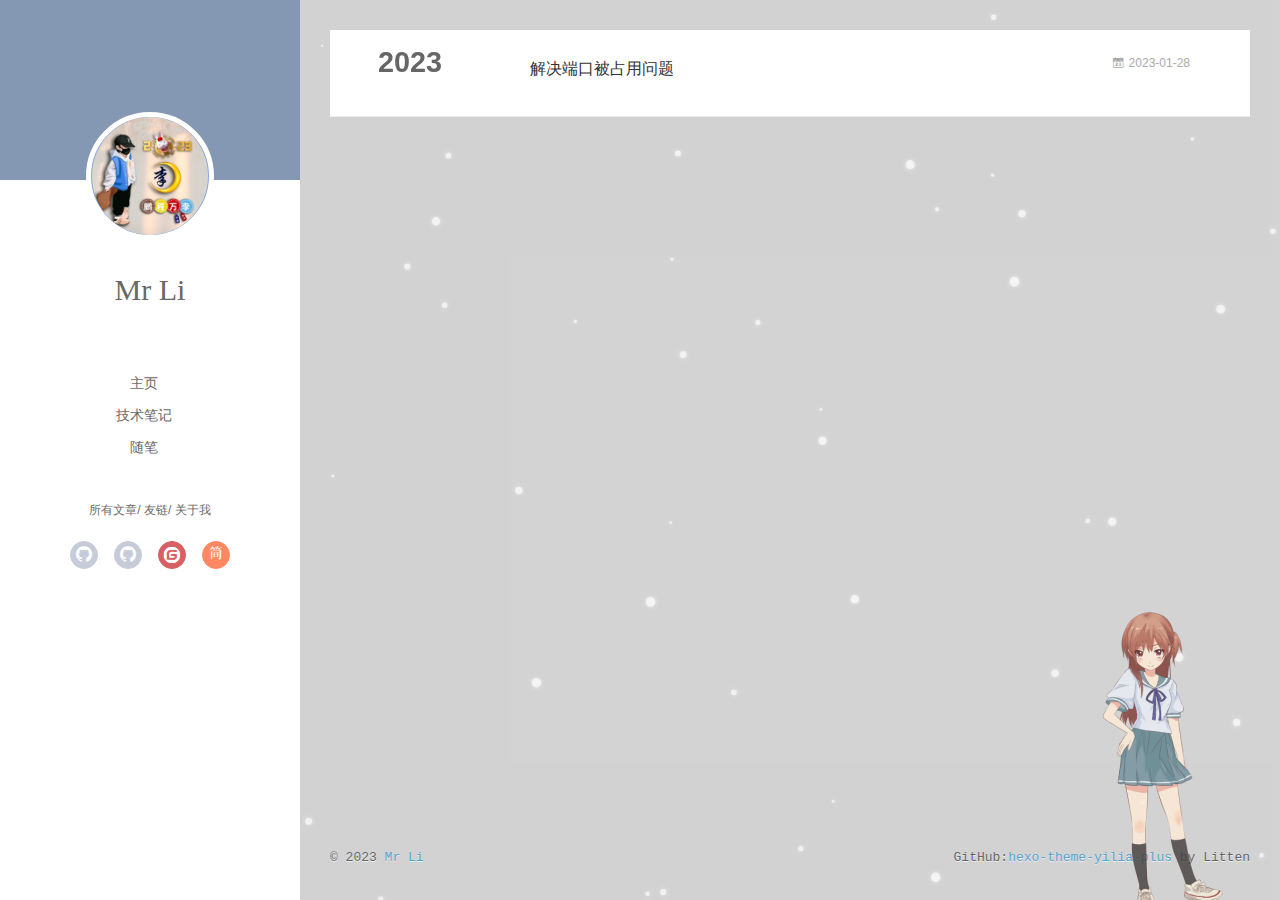
==== commit 0fb60fdb: "Site updated: 2023-01-29 11:56:55" ====
--- a/archives/index.html
+++ b/archives/index.html
@@ -53,7 +53,7 @@
       
 
 
-<div class="overlay" style="background: #4d4d4d;"></div>
+<div class="overlay" style="background: #0028617a;"></div>
 <div class="intrude-less">
 	<header id="header" class="inner">
 		<a href="/" class="profilepic">
@@ -109,7 +109,7 @@
 					
 				
 					
-						<a class="jianshu" href="#" 
+						<a class="jianshu" href="file:///D:/Hexo-Blog/blog-demo/MrLiResume/MrLi.html" 
 												title="简书" target="_blank"><i class="icon-jianshu"></i></a>
 					
 				
@@ -124,7 +124,7 @@
       
       
 <nav id="mobile-nav">
-  	<div class="overlay js-overlay" style="background: #4d4d4d"></div>
+  	<div class="overlay js-overlay" style="background: #0028617a"></div>
 	<div class="btnctn js-mobile-btnctn">
   		<div class="slider-trigger list" q-on="click: openSlider(e)"><i class="icon icon-sort"></i></div>
 	</div>
@@ -169,7 +169,7 @@
 					
 						
 						<a class="jianshu" target="_blank" 
-							href="#" title="简书"><i class="icon-jianshu"></i></a>
+							href="file:///D:/Hexo-Blog/blog-demo/MrLiResume/MrLi.html" title="简书"><i class="icon-jianshu"></i></a>
 						
 					
 				</div>
@@ -517,11 +517,40 @@
   </div>
 
   
+<script type="text/javascript" src="/plugins/TweenMax/TweenMax.min.js"></script>
+<script type="text/javascript" src="/plugins/TweenMax/HoverImg.js"></script>
+
+<script>
+
+
+  var hoverEffect = {
+    "subNav": ".left-col .social a"
+  }
+
+
+  for (var x in hoverEffect) {
+    // 初始化data-img属性值
+    let $em = document.querySelectorAll(hoverEffect[x]);
+    $em.forEach(($a) => {
+      //console.log($a.href);
+      if (isImageType($a.href)) {
+        $a.setAttribute("data-img", $a.href)
+      }
+    })
+    // 实现悬停元素预览图片效果
+    let $a = document.querySelectorAll(hoverEffect[x] + "[data-img]");
+    $a.forEach(($em) => {
+      new HoverImgFx1($em)
+    })
+  }
+
+</script>
+
   
 <script type="text/javascript" src="/plugins/activate-power-mode/activate-power-mode.js"></script>
 <script>
   POWERMODE.colorful = true; // make power mode colorful
-  POWERMODE.shake = false; // turn off shake
+  POWERMODE.shake = true; // turn off shake
   document.body.addEventListener('input', POWERMODE);
 </script>
 
@@ -529,6 +558,66 @@
   <!-- <script async type="text/javascript" size="90" alpha="0.2" zIndex="0" src="/plugins/ribbon.js/ribbon.min.js"></script> -->
   
   
+    <script type="text/javascript" src="/plugins/live2d-widget.js/L2Dwidget.min.js"></script>
+<script type="text/javascript">
+  /**
+   * 完整配置请参考：https://l2dwidget.js.org/docs/class/src/index.js~L2Dwidget.html#instance-method-init
+   */
+  var pluginModelPath = "assets/", // 模型的文件路径，无需更改
+    pluginRootPath = "/live2d_models/"; // 插件的路径，无需更改
+  //特定的模型json文件名称
+  var modelPathJson = {
+    "epsilon2_1": "Epsilon2.1",
+    "gf": "Gantzert_Felixander",
+    "haru/01": "haru01",
+    "haru/02": "haru02",
+    "nietzsche": "nietzche"
+  }
+
+  
+    var modelName = "hibiki";
+  
+
+  var modelJsonPath = "";
+  if (modelPathJson[modelName]) {
+    modelJsonPath = pluginRootPath + modelName + "/" + pluginModelPath + modelPathJson[modelName] +
+      ".model.json";
+  } else {
+    modelJsonPath = pluginRootPath + modelName + "/" + pluginModelPath + modelName + ".model.json";
+  }
+  L2Dwidget.init({
+    model: {
+      jsonPath: modelJsonPath
+    },
+    display: {
+       position: "right", 
+       width: 145, 
+       height: 315, 
+       hOffset: 50, 
+      
+    },
+    mobile: {
+       show: false, 
+       scale: 0.6 
+    },
+    react: {
+       opacity: 0.8 
+    }
+  })
+
+</script>
+
+  
+  
+  <script type="text/javascript" src="/lib/snow.js"></script>
+  <script type="text/javascript" src="/lib/jquery-2.1.4.min.js"></script>
+  <script>
+    snow.down();
+    $(window).resize(function() {
+      $("canvas").css("z-index","500").remove();
+      snow.down();
+    });
+  </script>
   
 </body>
 
--- a/main.a5fda8.css
+++ b/main.a5fda8.css
@@ -1 +1,3491 @@
-.clearfix:after,.clearfix:before{content:"";display:table}.clearfix:after{clear:both}.left-col.show{box-shadow:0 0 6px 0 rgba(0,0,0,.75)}.mid-col,.mid-col.show .article,.tools-col,.tools-col .tools-section .search-tag.tagcloud .article-tag-list,.tools-col .tools-section .search-ul .search-tag span:hover,.tools-col .tools-section .search-ul .search-time span:hover,.tools-col .tools-section .search-ul .search-title:hover,.tools-col .tools-section .search-wrap .icon{transition:all .2s ease-in;-ms-transition:all .2s ease-in}@keyframes leftIn{0%,60%,75%,90%,to{animation-timing-function:cubic-bezier(.215,.61,.355,1)}0%{transform:translateZ(0)}60%{transform:translate3d(358px,0,0)}75%{transform:translate3d(323px,0,0)}90%{transform:translate3d(338px,0,0)}to{transform:translate3d(333px,0,0)}}.mid-col.show{animation-duration:.8s;animation-fill-mode:both;animation-name:leftIn}@keyframes leftOut{0%,60%,75%,90%,to{animation-timing-function:cubic-bezier(.215,.61,.355,1)}0%{transform:translate3d(333px,0,0)}60%{transform:translate3d(-25px,0,0)}75%{transform:translate3d(10px,0,0)}90%{transform:translate3d(-5px,0,0)}to{transform:translateZ(0)}}.mid-col.hide{animation-duration:.8s;animation-name:leftOut}@keyframes smallLeftIn{0%,60%,75%,90%,to{animation-timing-function:cubic-bezier(.215,.61,.355,1)}0%{transform:translateZ(0)}60%{transform:translate3d(325px,0,0)}75%{transform:translate3d(290px,0,0)}90%{transform:translate3d(305px,0,0)}to{transform:translate3d(300px,0,0)}}.tools-col.show{animation-duration:.8s;animation-fill-mode:both;animation-name:smallLeftIn}@keyframes smallleftOut{0%,60%,75%,90%,to{animation-timing-function:cubic-bezier(.215,.61,.355,1)}0%{transform:translate3d(333px,0,0)}60%{transform:translate3d(-25px,0,0)}75%{transform:translate3d(10px,0,0)}90%{transform:translate3d(-5px,0,0)}to{transform:translateZ(0)}}.tools-col.hide{animation-duration:.8s;animation-fill-mode:both;animation-name:smallleftOut}html{-ms-text-size-adjust:100%;-webkit-text-size-adjust:100%;-webkit-tap-highlight-color:transparent;height:100%}body{margin:0;font-size:14px;font-family:Helvetica Neue,Helvetica,STHeiTi,Arial,sans-serif;line-height:1.5;color:#333;background-color:#fff;min-height:100%}article,aside,details,figcaption,figure,footer,header,hgroup,main,menu,nav,section,summary{display:block}audio,canvas,progress,video{display:inline-block}audio:not([controls]){display:none;height:0}progress{vertical-align:baseline}[hidden],template{display:none}a{background:transparent;text-decoration:none;color:#08c}a:active{outline:0}abbr[title]{border-bottom:1px dotted}b,strong{font-weight:700}dfn{font-style:italic}mark{background:#ff0;color:#000}small{font-size:80%}sub,sup{font-size:75%;line-height:0;position:relative;vertical-align:baseline}sup{top:-.5em}sub{bottom:-.25em}img{border:0;vertical-align:middle;max-width:100%}svg:not(:root){overflow:hidden}pre{overflow:auto;white-space:pre;word-wrap:break-word}code,kbd,pre,samp{font-family:monospace,monospace;font-size:1em}button,input,optgroup,select,textarea{color:inherit;font:inherit;margin:0;vertical-align:middle}button,input,select{overflow:visible}button,select{text-transform:none}button,html input[type=button],input[type=reset],input[type=submit]{-webkit-appearance:button;cursor:pointer}[disabled]{cursor:default}button::-moz-focus-inner,input::-moz-focus-inner{border:0;padding:0}input{line-height:normal}input[type=checkbox],input[type=radio]{box-sizing:border-box;padding:0}input[type=number]::-webkit-inner-spin-button,input[type=number]::-webkit-outer-spin-button{height:auto}input[type=search]{-webkit-appearance:textfield;box-sizing:border-box}input[type=search]::-webkit-search-cancel-button,input[type=search]::-webkit-search-decoration{-webkit-appearance:none}fieldset{border:1px solid silver;margin:0 2px;padding:.35em .625em .75em}legend{border:0;padding:0}textarea{overflow:auto;resize:vertical;vertical-align:top}optgroup{font-weight:700}button,input,select,textarea{outline:0}input,textarea{-webkit-user-modify:read-write-plaintext-only}input::-ms-clear,input::-ms-reveal{display:none}input::-moz-placeholder,textarea::-moz-placeholder{color:#999}input:-ms-input-placeholder,textarea:-ms-input-placeholder{color:#999}input::-webkit-input-placeholder,textarea::-webkit-input-placeholder{color:#999}.placeholder{color:#999}table{border-collapse:collapse;border-spacing:0}td,th{padding:0}blockquote,figure,form,h1,h2,h3,h4,h5,h6,p{margin:0}dd,dl,li,ol,ul{margin:0;padding:0}ol,ul{list-style:none outside none}h1,h2,h3{line-height:2;font-weight:400}h1{font-size:18px}h2{font-size:16px}h3{font-size:14px}i{font-style:normal}*{box-sizing:border-box}:not(a)>img{cursor:pointer}@font-face{font-family:fonteditor;src:url(./fonts/fonteditor.86c132.eot);src:url(./fonts/fonteditor.86c132.eot?#iefix) format("embedded-opentype"),url(./fonts/fonteditor.bbc4b5.woff2) format("woff2"),url(./fonts/fonteditor.3da1ef.woff) format("woff"),url(./fonts/fonteditor.fe4d8a.ttf) format("truetype"),url(./fonts/fonteditor.3e0d4a.svg#uxfonteditor) format("svg")}[class*=" icon-"],[class^=icon-]{font-family:fonteditor!important;speak:none;font-style:normal;font-weight:400;font-variant:normal;text-transform:none;line-height:1;-webkit-font-smoothing:antialiased;-moz-osx-font-smoothing:grayscale}.icon-x:before{content:"x"}.icon-twitter:before{content:"\E600"}.icon-facebook:before{content:"\E601"}.icon-clock:before{content:"\E602"}.icon-mail:before{content:"\E609"}.icon-link:before{content:"\E6AB"}.icon-search:before{content:"\E65B"}.icon-smile:before{content:"\E64A"}.icon-roundrightfill:before{content:"\E65A"}.icon-list:before{content:"\E682"}.icon-book:before{content:"\E6FE"}.icon-home:before{content:"\E6BB"}.icon-share:before{content:"\E618"}.icon-back:before{content:"\E625"}.icon-qq:before{content:"\E62D"}.icon-weibo:before{content:"\E619"}.icon-segmentfault:before{content:"\E603"}.icon-sort:before{content:"\E700"}.icon-jianshu:before{content:"\E613"}.icon-circle-left:before{content:"\E71F"}.icon-circle-right:before{content:"\E720"}.icon-loading:before{content:"\E614"}.icon-acfun:before{content:"\E604"}.icon-close:before{content:"\E60C"}.icon-tumblr:before{content:"\E6B0"}.icon-calendar:before{content:"\E667"}.icon-rss:before{content:"\E877"}.icon-price-tags:before{content:"\E6F9"}.icon-quo-left:before{content:"\E7F5"}.icon-quo-right:before{content:"\E7F6"}.icon-back1:before{content:"\E64E"}.icon-github:before{content:"\E735"}.icon-film:before{content:"\E7B7"}.icon-weixin:before{content:"\E61F"}.icon-qzone:before{content:"\E680"}.icon-category:before{content:"\E605"}.icon-douban:before{content:"\E64C"}.icon-roundleftfill:before{content:"\E799"}.icon-tuding:before{content:"\E651"}.icon-zhihu:before{content:"\E61B"}.icon-linkedin:before{content:"\E6D4"}.icon-google:before{content:"\E635"}.icon-plane:before{content:"\E62F"}.icon-bilibili:before{content:"\E622"}.icon-psp:before{content:"\E6C7"}.icon-csdn:before{content:"\E879"}.icon-gitee:before{content:"\E87A"}.icon-statistics:before{content:"\E89F"}.icon-cnblog:before{content:"\E8A0"}.icon-blog:before{content:"\E8A1"}body,button,input,select,textarea{color:#1a1a1a;font-family:lucida grande,lucida sans unicode,lucida,helvetica,Hiragino Sans GB,Microsoft YaHei,WenQuanYi Micro Hei,sans-serif;font-size:16px;font-size:1rem;line-height:1.75}body{background:#eaeaea}#container,body,html{height:100%;overflow-x:hidden;overflow-y:auto}#mobile-nav{display:none}#container{position:relative;min-height:100%}#container .anm-canvas{display:none}#container.show .anm-canvas{display:block;position:fixed}.body-wrap{margin-bottom:80px}.mid-col{position:absolute;right:0;min-height:100%;background:#eaeaea;left:300px;width:auto}.mid-col.show{background:none;opacity:.9}.mid-col.show .article{background:hsla(0,0%,100%,.3)}.left-col{background:#fff;width:300px;position:fixed;opacity:1;transition:all .2s ease-in;height:100%;z-index:999;overflow:hidden;overflow-y:auto;margin-bottom:15px}.left-col::-webkit-scrollbar{display:none}.left-col .overlay{width:100%;height:180px;position:absolute}.left-col .intrude-less{width:76%;text-align:center;margin:112px auto 0}.left-col #header{width:100%;height:100%;position:relative;border-bottom:1px solid color-border;overflow:visible}.left-col #header a{color:#696969}.left-col #header a:hover{color:#b0a0aa}.left-col #header .header-subtitle{text-align:center;color:#999;font-size:14px;line-height:25px;overflow:hidden;text-overflow:ellipsis;display:-webkit-box;-webkit-line-clamp:2;/*! autoprefixer: off */-webkit-box-orient:vertical}.left-col #header .header-menu{font-weight:300;line-height:31px;float:none;min-height:150px;margin-left:-12px;text-align:center;display:-webkit-box;-webkit-box-pack:center;-webkit-box-align:center}.left-col #header .header-menu li{cursor:default}.left-col #header .header-menu li a{font-size:14px;min-width:300px}.left-col #header .header-smart-menu{font-size:12px;margin-bottom:10px;margin-top:10px}.left-col #header .header-smart-menu a:after{content:"/"}.left-col #header .header-smart-menu a:last-child:after{content:""}.left-col #header .profilepic{display:block;border:5px solid #fff;border-radius:300px;width:128px;height:128px;margin:0 auto;position:relative;overflow:hidden;background:#88acdb;-webkit-transition:all .2s ease-in;display:-webkit-box;-webkit-box-pack:center;-webkit-box-align:center;text-align:center}.left-col #header .profilepic img{width:100%;height:100%;background:#88acdb;border-radius:50%;border:0;-webkit-transition:-webkit-transform 1s ease-out;-moz-transition:-moz-transform 1s ease-out;-o-transition:-o-transform 1s ease-out;-ms-transition:-ms-transform 1s ease-out}.left-col #header .profilepic img.show{width:100%;height:100%;opacity:1}.left-col #header .profilepic img:hover{transform:rotate(1turn)}.left-col #header .header-author{text-align:center;margin:.67em 0;font-family:Roboto,serif;font-size:30px;transition:.3s}::-webkit-scrollbar{width:10px;height:10px}::-webkit-scrollbar-button{width:0;height:0}::-webkit-scrollbar-button:end:decrement,::-webkit-scrollbar-button:start:increment{display:none}::-webkit-scrollbar-corner{display:block}::-webkit-scrollbar-thumb{border-radius:8px;background-color:rgba(0,0,0,.2)}::-webkit-scrollbar-thumb:hover{border-radius:8px;background-color:rgba(0,0,0,.5)}::-webkit-scrollbar-thumb,::-webkit-scrollbar-track{border-right:1px solid transparent;border-left:1px solid transparent}::-webkit-scrollbar-track:hover{background-color:rgba(0,0,0,.15)}::-webkit-scrollbar-button:start{width:10px;height:10px;background:url(./img/scrollbar_arrow.png) no-repeat 0 0}::-webkit-scrollbar-button:start:hover{background:url(./img/scrollbar_arrow.png) no-repeat -15px 0}::-webkit-scrollbar-button:start:active{background:url(./img/scrollbar_arrow.png) no-repeat -30px 0}::-webkit-scrollbar-button:end{width:10px;height:10px;background:url(./img/scrollbar_arrow.png) no-repeat 0 -18px}::-webkit-scrollbar-button:end:hover{background:url(./img/scrollbar_arrow.png) no-repeat -15px -18px}::-webkit-scrollbar-button:end:active{background:url(./img/scrollbar_arrow.png) no-repeat -30px -18px}.article-entry .highlight,.article-entry pre{background:#1a0139;margin:10px 0;padding:10px;overflow:hidden;overflow-x:auto;color:#fff;font-size:.9em;line-height:22.400000000000002px}.article-entry .highlight::-webkit-scrollbar,.article-entry pre::-webkit-scrollbar{height:10px;width:7px;background:rgba(0,0,0,.1)}.article-entry .highlight::-webkit-scrollbar:hover,.article-entry pre::-webkit-scrollbar:hover{background:rgba(0,0,0,.2)}.article-entry .highlight::-webkit-scrollbar-thumb,.article-entry pre::-webkit-scrollbar-thumb{background:rgba(0,0,0,.3);border-radius:6px}.article-entry .highlight::-webkit-scrollbar-thumb:hover,.article-entry pre::-webkit-scrollbar-thumb:hover{-ms-box-shadow:inset 1px 1px 1px rgba(0,0,0,.25);-o-box-shadow:inset 1px 1px 1px rgba(0,0,0,.25);box-shadow:inset 1px 1px 1px rgba(0,0,0,.25);background-color:rgba(0,0,0,.4)}.article-entry .highlight::-webkit-scrollbar-track,.article-entry pre::-webkit-scrollbar-track{background:#ededed;border-radius:10px}.article-entry .gist .gist-file .gist-data .line-numbers,.article-entry .highlight .gutter pre,.article-entry .highlight .gutter pre .line{color:#fc0000}.article-entry code,.article-entry pre{font-family:Source Code Pro,Consolas,Monaco,Menlo,monospace}.article-entry code{background:#eee;padding:0 .3em;border:none}.article-entry pre code{background:none;text-shadow:none;padding:0;color:#fff}.article-entry .highlight{border-radius:4px}.article-entry .highlight pre{border:none;margin:0;padding:0}.article-entry .highlight table{margin:0;width:auto}.article-entry .highlight td{border:none;padding:0}.article-entry .highlight figcaption{color:highlight-comment;line-height:1em;margin-bottom:1em}.article-entry .highlight figcaption:after,.article-entry .highlight figcaption:before{content:"";display:table}.article-entry .highlight figcaption:after{clear:both}.article-entry .highlight figcaption a{float:right}.article-entry .highlight .gutter pre{text-align:right;padding-right:20px}.article-entry .highlight .gutter pre .line{text-shadow:none}.article-entry .highlight .line{color:#fff;min-height:19px}.article-entry .gist{margin:0 -20px;border-style:solid;border-color:#ddd;border-width:1px 0;background:#272822;padding:15px 20px 15px 0}.article-entry .gist .gist-file{border:none;font-family:Source Code Pro,Consolas,Monaco,Menlo,monospace;margin:0}.article-entry .gist .gist-file .gist-data{background:none;border:none}.article-entry .gist .gist-file .gist-data .line-numbers{background:none;border:none;padding:0 20px 0 0}.article-entry .gist .gist-file .gist-data .line-data{padding:0!important}.article-entry .gist .gist-file .highlight{margin:0;padding:0;border:none}.article-entry .gist .gist-file .gist-meta{background:#272822;color:highlight-comment;font:.85em Helvetica Neue,Helvetica,Arial,sans-serif;text-shadow:0 0;padding:0;margin-top:1em;margin-left:20px}.article-entry .gist .gist-file .gist-meta a{color:#258fb8;font-weight:400}.article-entry .gist .gist-file .gist-meta a:hover{text-decoration:underline}pre .comment{color:#ffd300}pre .class .params,pre .function .keyword,pre .keyword{color:#66d9ef}pre .css .value,pre .doctype,pre .function,pre .params,pre .tag{color:#fff}pre .at_rule,pre .at_rule .keyword,pre .css~* .tag,pre .preprocessor,pre .preprocessor .keyword,pre .title{color:#f92672}pre .attribute,pre .built_in,pre .class,pre .css~* .class,pre .function .title{color:#a6e22e}pre .string,pre .value{color:#e6db74}pre .number{color:#7163d7}pre .css~* .id,pre .id{color:#fd971f}#header .tagcloud a{color:#fff}.tagcloud a{display:inline-block;text-decoration:none;font-weight:400;font-size:10px;color:#fff;height:18px;line-height:18px;float:left;padding:0 5px 0 10px;position:relative;border-radius:0 5px 5px 0;margin:5px 9px 5px 8px;font-family:Menlo,Monaco,Andale Mono,lucida console,Courier New,monospace}.tagcloud a:hover{opacity:.8}.tagcloud a:before{content:" ";width:0;height:0;position:absolute;top:0;left:-18px;border:9px solid transparent}.tagcloud a:after{content:" ";width:4px;height:4px;background-color:#fff;border-radius:4px;box-shadow:0 0 0 1px rgba(0,0,0,.3);position:absolute;top:7px;left:2px}.tagcloud a.color1{background:#ff945c}.tagcloud a.color1:before{border-right-color:#ff945c}.tagcloud a.color2{background:#cc8167}.tagcloud a.color2:before{border-right-color:#cc8167}.tagcloud a.color3{background:#ba8f6c}.tagcloud a.color3:before{border-right-color:#ba8f6c}.tagcloud a.color4{background:#94635c}.tagcloud a.color4:before{border-right-color:#94635c}.tagcloud a.color5{background:#7b5d5f}.tagcloud a.color5:before{border-right-color:#7b5d5f}.article-tag-list .article-tag-list-item{float:left}.article-pop-out .icon-tuding{color:#999;float:left;margin-right:10px;margin-top:6px}.article-category,.article-category .article-tag-list,.article-tag,.article-tag .article-tag-list{float:left}.article-category .icon,.article-tag .icon{color:#999;float:left;margin-right:10px;margin-top:6px}.article-pop-out{float:left}.archive-article-date{color:#999;margin-right:7.6923%;float:right}.archive-article-date .icon{margin:5px 5px 5px 0}.glass{background-color:rgba(54,70,93,.9);z-index:998;transition:opacity .15s;width:100%;height:100%;display:none}.glass,.tagcloud-ctn{left:0;opacity:1;bottom:0;position:fixed;right:0;top:0}.tagcloud-ctn{z-index:90120;background-size:100% 100%}.tagcloud-ctn .tagcloud-global{position:fixed;top:50%;left:50%;margin-top:-115px;margin-left:-315px;width:630px}.tagcloud-ctn .tagcloud-global a{width:80px;height:80px;border-radius:50%;background:#f2992e;color:#fff;display:block;float:left;line-height:80px;text-align:center}.tagcloud-ctn .tagcloud-global .tab-post-types .tab-post-type:first-child .post-type-icon{background:#f2992e}.tagcloud-ctn .tagcloud-global .tab-post-types .tab-post-type:nth-child(2) .post-type-icon{background:#56bc8a}.tagcloud-ctn .tagcloud-global .tab-post-types .tab-post-type:nth-child(3) .post-type-icon{background:#4aa8d8}.tagcloud-ctn .tagcloud-global .tab-post-types .tab-post-type:nth-child(4) .post-type-icon{background:#a77dc2}.tagcloud-ctn .tagcloud-global .tab-post-types .tab-post-type:nth-child(5) .post-type-icon{background:#dd765d}#header .header-nav{width:100%;position:absolute;transition:transform .3s ease-in;padding-bottom:20px}#header .header-nav .social{margin-top:10px;text-align:center;display:-ms-flexbox;display:flex;-ms-flex-wrap:wrap;flex-wrap:wrap;-ms-flex-pack:center;justify-content:center}#header .header-nav .social a{border-radius:50%;display:-moz-inline-stack;display:inline-block;vertical-align:middle;*vertical-align:auto;zoom:1;*display:inline;margin:0 8px 15px;transition:.3s;text-align:center;color:#fff;opacity:.7;width:28px;height:28px;line-height:26px}#header .header-nav .social a:hover{opacity:1}#header .header-nav .social a.weibo{background:#aaf;border:1px solid #aaf}#header .header-nav .social a.weibo:hover{border:1px solid #aaf}#header .header-nav .social a.segmentfault{background:#009a61;border:1px solid #009a61}#header .header-nav .social a.segmentfault:hover{border:1px solid #009a61}#header .header-nav .social a.rss{background:#ef7522;border:1px solid #ef7522}#header .header-nav .social a.rss:hover{border:1px solid #cf5d0f}#header .header-nav .social a.github{background:#afb6ca;border:1px solid #afb6ca}#header .header-nav .social a.github:hover{border:1px solid #909ab6}#header .header-nav .social a.facebook{background:#3b5998;border:1px solid #3b5998}#header .header-nav .social a.facebook:hover{border:1px solid #2d4373}#header .header-nav .social a.google{background:#c83d20;border:1px solid #c83d20}#header .header-nav .social a.google:hover{border:1px solid #9c3019}#header .header-nav .social a.twitter{background:#55cff8;border:1px solid #55cff8}#header .header-nav .social a.twitter:hover{border:1px solid #24c1f6}#header .header-nav .social a.linkedin{background:#005a87;border:1px solid #005a87}#header .header-nav .social a.linkedin:hover{border:1px solid #006b98}#header .header-nav .social a.acfun{background:#fd4c5d;border:1px solid #fd4c5d}#header .header-nav .social a.acfun:hover{border:1px solid #fd4c5d}#header .header-nav .social a.bilibili{background:#e15280;border:1px solid #e15280}#header .header-nav .social a.bilibili:hover{border:1px solid #e15280}#header .header-nav .social a.zhihu{background:#0078d8;border:1px solid #0078d8}#header .header-nav .social a.zhihu:hover{border:1px solid #0078d8}#header .header-nav .social a.douban{background:#06c611;border:1px solid #06c611}#header .header-nav .social a.douban:hover{border:1px solid #06c611}#header .header-nav .social a.mail{background:#005a87;border:1px solid #005a87}#header .header-nav .social a.mail:hover{border:1px solid #006b98}#header .header-nav .social a.jianshu{background:#ff5722;border:1px solid #ff5722}#header .header-nav .social a.jianshu:hover{border:1px solid #ff5722}#header .header-nav .social a.weixin{background:#4caf50;border:1px solid #4caf50}#header .header-nav .social a.weixin:hover{border:1px solid #4caf50}#header .header-nav .social a.qq{background:#34baad;border:1px solid #34baad}#header .header-nav .social a.qq:hover{border:1px solid #34baad}#header .header-nav .social a.csdn{background:#c71d23;border:1px solid #c71d23}#header .header-nav .social a.csdn:hover{border:1px solid #c71d23}#header .header-nav .social a.gitee{background:#c71d23;border:1px solid #c71d23}#header .header-nav .social a.gitee:hover{border:1px solid #c71d23}#header .header-nav .social a.psn{background:#086ef6;border:1px solid #086ef6}#header .header-nav .social a.psn:hover{border:1px solid #086ef6}#header .header-nav .social a,#header .header-nav .social a[class*=""],#header .header-nav .social a[class^=""]{background:#c71d23;border:1px solid #c71d23}#header .header-nav .social a:hover,#header .header-nav .social a[class*=""]:hover,#header .header-nav .social a[class^=""]:hover{border:1px solid #c71d23}#page-nav{text-align:center;margin-top:30px}#page-nav .page-number{width:20px;height:25px;background:#4d4d4d;display:inline-block;color:#fff;line-height:25px;font-size:12px;margin:0 5px 30px;border-radius:2px}#page-nav .page-number:hover{background:#5e5e5e}#page-nav .current{background:#88acdb;cursor:default}#page-nav .current:hover{background:#88acdb}#page-nav .extend{color:#4d4d4d;margin:0 27px;opacity:1}#page-nav .extend:hover{color:#5e5e5e}#page-nav:hover .extend{opacity:1}.archives-wrap{position:relative;margin:0 30px;padding-right:60px;border-bottom:1px solid #eee;background:#fff}.archives-wrap:first-child{margin-top:30px}.archives-wrap:last-child{margin-bottom:80px}.archives-wrap .archive-year-wrap{line-height:35px;width:200px;position:absolute;padding-top:15px;font-size:1.8em;z-index:1}.archives-wrap .archive-year-wrap a{color:#666;font-weight:700;padding-left:48px}.archives{position:relative}.archives .article-info{border:none}.archives .archive-article{margin-left:200px;padding:20px 0;border-bottom:1px solid #eee;border-top:1px solid #fff;position:relative}.archives .archive-article:first-child{border-top:none}.archives .archive-article:last-child{border-bottom:none}.archives .archive-article-title{font-size:16px;color:#333;transition:color .3s}.archives .archive-article-title:hover{color:#657b83}.archives .archive-article-title span{display:block;color:#a8a8a8;font-size:12px;line-height:14px;height:7px;padding-left:2px}.archives .archive-article-title span:before{display:inline-block;content:"\201C";font-family:serif;font-size:30px;float:left;margin:4px 4px 0 -12px;color:#c8c8c8}.archive-article-inner .icon-clock{margin-right:5px}.archive-article-inner .archive-article-header{position:relative;min-height:36px}.archive-article-inner .article-meta{position:relative;float:right;margin-top:-10px;color:#555;background:none;text-align:right;width:auto}.archive-article-inner .article-meta .article-date time{color:#aaa}.archive-article-inner .article-meta .archive-article-date,.archive-article-inner .article-meta .article-tag-list{margin-right:30px;display:-moz-inline-stack;display:inline-block;vertical-align:middle;zoom:1;color:#666;font-size:14px}.archive-article-inner .article-meta .archive-article-date{cursor:default;font-size:12px;margin-bottom:5px;margin-top:-10px;margin-right:0}.archive-article-inner .article-meta .article-category:before{float:left;margin-top:1px;left:15px}.archive-article-inner .article-meta .article-category .article-category-link{width:auto;max-width:83px;padding-left:10px}.archive-article-inner .article-meta .article-tag-list{margin-top:0}.archive-article-inner .article-meta .article-tag-list:before{left:15px}.archive-article-inner .article-meta .article-tag-list .article-tag-list-item{display:inline-block;width:auto;max-width:83px;padding-left:8px;font-size:12px}.tools-col{width:300px;height:100%;position:fixed;left:0;top:0;z-index:0;padding:0;opacity:0;-webkit-overflow-scrolling:touch;overflow-scrolling:touch}.tools-col.show{opacity:1}.tools-col.hide{z-index:0}.tools-col .tools-nav{display:none}.tools-col .tools-section,.tools-col .tools-wrap{height:100%;color:#e5e5e5;width:360px;overflow:hidden;overflow-y:auto}.tools-col .tools-section ::-webkit-scrollbar,.tools-col .tools-wrap ::-webkit-scrollbar{display:none}.tools-col .tools-section .search-wrap{width:310px;margin:20px 20px 10px;position:relative}.tools-col .tools-section .search-wrap .search-ipt{width:310px;color:#fff;background:none;border:none;border-bottom:2px solid #fff;font-family:Roboto,serif}.tools-col .tools-section .search-wrap .icon{position:absolute;right:0;top:7px;color:#fff;cursor:pointer}.tools-col .tools-section .search-wrap .icon:hover{transform:scale(1.2)}.tools-col .tools-section .search-wrap ::-webkit-input-placeholder{color:#ededed}.tools-col .tools-section .search-tag.tagcloud{text-align:center;position:relative}.tools-col .tools-section .search-tag.tagcloud .search-tag-wording{font-size:12px;float:right;margin:4px 75px 0 0}.tools-col .tools-section .search-tag.tagcloud .search-switch{width:40px;height:25px;display:block}.tools-col .tools-section .search-tag.tagcloud .search-switch input{width:40px;height:14px;position:absolute;top:0;right:30px;z-index:2;border:0;background:0 0;-webkit-appearance:none;outline:0}.tools-col .tools-section .search-tag.tagcloud .search-switch input:before{content:"";width:40px;height:14px;border:1px solid #bdcabc;background-color:#fdfdfd;border-radius:20px;cursor:pointer;display:inline-block;position:relative;vertical-align:middle;box-sizing:content-box;box-shadow:inset 0 0 0 0 #dfdfdf;transition:border .4s,box-shadow .4s;background-clip:content-box}.tools-col .tools-section .search-tag.tagcloud .search-switch input:checked:before{border-color:#64bd63;box-shadow:inset 0 0 0 .16rem #64bd63;background-color:#64bd63;transition:border .4s,box-shadow .4s,background-color 1.2s}.tools-col .tools-section .search-tag.tagcloud .search-switch input:checked:after{left:27px;background:#fff}.tools-col .tools-section .search-tag.tagcloud .search-switch input:after{content:"";width:14px;height:14px;position:absolute;top:16px;left:2px;-webkit-transform:translateY(-50%);border-radius:100%;background-color:#91c0f1;box-shadow:0 1px 1px rgba(0,0,0,.4);transition:left .2s;cursor:pointer}.tools-col .tools-section .search-tag.tagcloud .article-tag-list{display:none;margin:15px 10px 0;padding:10px;background:hsla(0,0%,100%,.2)}.tools-col .tools-section .search-tag.tagcloud .article-tag-list.show{display:block}.tools-col .tools-section .search-tag.tagcloud .a{float:none}.tools-col .tools-section .search-ul{margin-top:10px;color:rgba(77,77,77,.75);-webkit-overflow-scrolling:touch;overflow-scrolling:touch;overflow-y:auto}.tools-col .tools-section .search-ul .search-li{padding:10px 20px;border-bottom:1px dotted #dcdcdc}.tools-col .tools-section .search-ul .search-li:hover{background:hsla(0,0%,100%,.2)}.tools-col .tools-section .search-ul .search-title{overflow:hidden;white-space:nowrap;text-overflow:ellipsis;display:block;color:#fffff8;text-shadow:1px 1px rgba(77,77,77,.25)}.tools-col .tools-section .search-ul .search-title .icon{margin-right:10px;color:#fffdd8}.tools-col .tools-section .search-ul .search-title:hover{color:#fff}.tools-col .tools-section .search-ul .search-tag,.tools-col .tools-section .search-ul .search-time{font-size:12px;color:#fffdd8;margin-right:10px}.tools-col .tools-section .search-ul .search-tag .icon,.tools-col .tools-section .search-ul .search-time .icon{margin-right:0}.tools-col .tools-section .search-ul .search-tag span,.tools-col .tools-section .search-ul .search-time span{cursor:pointer}.tools-col .tools-section .search-ul .search-tag span:hover,.tools-col .tools-section .search-ul .search-time span:hover{color:#fff}.tools-col .tools-section .search-ul .search-time{float:left}.tools-col .tools-section .search-ul .search-tag span{margin-right:5px}.tools-col .tools-section .search-ul img{width:2em;height:2em;border-radius:50%;border:0;-webkit-transition:-webkit-transform 1s ease-out;-moz-transition:-moz-transform 1s ease-out;-o-transition:-o-transform 1s ease-out;-ms-transition:-ms-transform 1s ease-out}.tools-col .tools-section .search-ul img.show{width:100%;height:100%;opacity:1}.tools-col .tools-section .search-ul img:hover{transform:rotate(1turn)}.tools-col .tools-section-friends{padding-top:30px}.tools-col .aboutme-wrap{display:-ms-flexbox;display:flex;-ms-flex-align:center;align-items:center;-ms-flex-pack:center;justify-content:center;width:100%;height:100%;color:#fffdd8;text-shadow:1px 1px rgba(77,77,77,.45)}.body-wrap>article{position:relative}@keyframes cd-bounce-1{0%{opacity:0;transform:scale(1)}60%{opacity:1;transform:scale(1.01)}to{transform:scale(1)}}.article{margin:30px;position:relative;border:1px solid #ddd;border-top:1px solid #fff;border-bottom:1px solid #fff;background:#fff;transition:all .2s ease-in}.article img{max-width:100%}.article-inner h1.article-title,.article-title{color:#696969;margin-left:0;font-weight:300;line-height:35px;margin-bottom:20px;font-size:26px;transition:color .3s}.article-header{border-left:5px solid #4d4d4d;padding:30px 0 15px 25px;padding-left:7.6923%}.article-meta{width:150px;font-size:14;text-align:right;position:absolute;right:0;top:23px;text-align:center;z-index:1}.article-meta time{color:#aaa}.article-meta time .icon-clock{margin-right:8px;font-size:16px}.article-more-link{margin-top:0;text-align:left;float:right}.article-more-link a{background:#4d4d4d;color:#fff;font-size:12px;padding:5px 8px;line-height:16px;border-radius:2px;transition:background .3s}.article-more-link a:hover{background:#3c3c3c}.article-more-link a.hidden{visibility:hidden}.article-info.info-on-right{margin:10px 0 0;float:right}.article-info-index.article-info{padding-top:20px;margin:30px 7.6923% 0;min-height:72px;border-top:1px solid #ddd}.article-info-post.article-info{padding:0;border:none;margin:-30px 0 20px 7.6923%}.article-inner p{margin:1.6em 0}.article-inner{border-color:#d1d1d1}.article-inner h1{font-size:28px;font-size:1.75rem;line-height:1.25;margin-top:2em;margin-bottom:1em}.article-inner h2{font-size:23px;font-size:1.4375rem;line-height:1.2173913043;margin-top:2.4347826087em;margin-bottom:1.2173913043em}.article-inner h3{font-size:19px;font-size:1.1875rem;line-height:1.1052631579;margin-top:2.9473684211em;margin-bottom:1.4736842105em}.article-inner h4,.article-inner h5,.article-inner h6{font-size:16px;font-size:1rem;line-height:1.3125;margin-top:3.5em;margin-bottom:1.75em}.article-inner h4{letter-spacing:.140625em}.article-inner h6{font-style:italic}.article-inner h1,.article-inner h2,.article-inner h3,.article-inner h4,.article-inner h5,.article-inner h6{font-weight:900}.article-inner h1:first-child,.article-inner h2:first-child,.article-inner h3:first-child,.article-inner h4:first-child,.article-inner h5:first-child,.article-inner h6:first-child{margin-top:0}.article-inner h1:first-child{margin-bottom:10px;display:inline}.article-entry{line-height:1.8em;padding-right:7.6923%;padding-left:7.6923%}.article-entry li code,.article-entry p code{padding:1px 3px;margin:0 3px;background:#ddd;border:1px solid #ccc;font-family:Menlo,Monaco,Andale Mono,lucida console,Courier New,monospace;word-wrap:break-word;font-size:14px}.article-entry blockquote{background:#ddd;border-left:5px solid #ccc;padding:15px 20px;margin-top:10px;border-left:5px solid #657b83;background:#f6f6f6}.article-entry blockquote p{margin-top:0;margin-bottom:0}.article-entry em{font-style:italic}.article-entry ol{counter-reset:item}.article-entry ol li:before{counter-increment:item;margin-right:10px}.article-entry ol{list-style:decimal}.article-entry ol,.article-entry ul{font-size:14px;margin:0 20px;margin-top:1.6em;margin-bottom:1.6em}.article-entry ul{list-style:disc}.article-entry li a{word-wrap:break-word;word-break:normal}.article-entry li ol,.article-entry li ul{margin-left:30px;list-style:disc;margin-top:0;margin-bottom:0}.article-entry li ol li:before,.article-entry li ul li:before{content:"";background:#dedede}.article-entry h1{margin-top:30px}.article-entry h2,.article-entry h3,.article-entry h4,.article-entry h5,.article-entry h6{margin-top:20px;font-weight:700;color:#574c4c;padding-bottom:5px;border-bottom:1px solid #ddd}.article-entry video{max-width:100%}.article-entry strong{font-weight:700}.article-entry .caption{display:block;font-size:.8em;color:#aaa}.article-entry hr{height:0;margin-top:20px;margin-bottom:20px;border-left:0;border-right:0;border-top:1px solid #ddd;border-bottom:1px solid #fff}.article-entry pre{line-height:1.5;margin-top:10px;padding:5px 15px;overflow-x:auto;color:#657b83;border:1px solid #ccc;text-shadow:0 1px #444;font-family:Menlo,Monaco,Andale Mono,lucida console,Courier New,monospace}.article-entry pre code{font-size:14px}.article-entry table{width:100%;border:1px solid #dedede;margin:15px 0;border-collapse:collapse}.article-entry table td,.article-entry table tr{height:35px}.article-entry table thead tr{background:#f8f8f8}.article-entry table tbody tr:hover{background:#efefef}.article-entry table td,.article-entry table th{border:1px solid #dedede;padding:0 10px}.article-entry figure table{border:none;width:auto;margin:0}.article-entry figure table tbody tr:hover{background:none}#article-nav{margin:0 0 20px;padding:0 32px 10px;min-height:30px}#article-nav .article-nav-link-wrap{font-size:14px}#article-nav .article-nav-link-wrap .article-nav-title{display:inline-block;font-size:16px;transition:color .3s}#article-nav .article-nav-link-wrap:hover .article-nav-title,#article-nav .article-nav-link-wrap:hover i{color:#4d4d4d}#article-nav #article-nav-older{float:right}#disqus_thread,#giteement-ctn,#gitment-ctn,#SOHUCS,.cloud-tie-wrapper{padding:0 30px!important;min-height:20px}#SOHUCS #SOHU_MAIN .module-cmt-list .block-cont-gw{border-bottom:1px dashed #c8c8c8!important}.share-wrap{min-height:20px}.share-btn{float:right;position:relative}.share-icons{display:-ms-flexbox;display:flex;-ms-flex-pack:center;justify-content:center;-ms-flex-align:center;align-items:center;-ms-flex-wrap:wrap;flex-wrap:wrap}.share-icons a{border:1px solid #fff;border-radius:50%;display:-moz-inline-stack;display:inline-block;vertical-align:middle;zoom:1;margin:10px;transition:.3s;text-align:center;color:#fff;opacity:.7;width:28px;height:28px;line-height:26px;text-shadow:1px 1px 1px #509eb7}.share-icons a:active{color:#fff}.share-icons a:hover{transform:scale(1.2)}.share-icons a.share-outer{border:none;color:#fff;background:#4d4d4d;text-shadow:none}.page-modal{position:fixed;top:24%;left:50%;z-index:1001;padding:20px;text-align:center;color:#727272;background:#fff;border-radius:4px;box-shadow:0 2px 5px 0 rgba(0,0,0,.16),0 2px 10px 0 rgba(0,0,0,.12);opacity:0;transform:translate(-50%,-200%)}.page-modal p{margin-bottom:10px}.page-modal.ready{visibility:hidden;display:block;transform:translate(-50%,-100%);transition:.3s}.page-modal.in{visibility:visible;opacity:1;transform:translate(-50%)}.page-modal .close{position:absolute;right:15px;top:15px;color:rgba(0,0,0,.2);font-size:16px;line-height:20px}.page-modal .close:active,.page-modal .close:hover{color:rgba(0,0,0,.4)}.mask{visibility:hidden;position:fixed;top:0;left:0;bottom:0;z-index:1000;width:100%;height:100%;background:#000;opacity:0;filter:alpha(opacity=0);pointer-events:none;transition:.3s ease-in-out}.mask.in{visibility:visible;pointer-events:auto;opacity:.3}.page-reward{margin:60px 0;text-align:center}.page-reward .page-reward-btn{position:relative;display:inline-block;width:56px;height:56px;line-height:56px;font-size:20px;color:#fff;background:#f44336;border-radius:50%;box-shadow:0 2px 5px 0 rgba(0,0,0,.16),0 2px 10px 0 rgba(0,0,0,.12);transition:.4s ease-in-out}.page-reward .page-reward-btn:active,.page-reward .page-reward-btn:hover{box-shadow:0 6px 12px rgba(0,0,0,.2),0 4px 15px rgba(0,0,0,.2)}.page-reward .page-reward-btn .tooltip-item{display:block;width:56px;height:56px}.page-reward .reward-box{display:-ms-flexbox;display:flex;-ms-flex-pack:distribute;justify-content:space-around}.page-reward .reward-p{color:#fff;font-weight:700;text-shadow:1px 1px 1px #45b9e0}.page-reward .reward-p .icon{margin:0 10px;color:#ddd}.page-reward .reward-type{font-size:16px;display:block;color:#4d4d4d;margin:20px 0 0}.page-reward .reward-img{width:130px;height:130px;border:6px solid #fff;border-radius:3px}.declare{background-color:#eaeaea;margin-top:.5em;border-left:3px solid #ff1700;padding:.5em 1em}.hover-reveal{position:fixed;width:200px;height:200px;top:0;left:0;pointer-events:none;opacity:0}.hover-reveal__img,.hover-reveal__inner{width:100%;height:100%;min-width:100%;position:relative;background-size:200px 200px;background-position-x:center;background-position-y:center;background-repeat:no-repeat}.wrap-side-operation{position:fixed;right:40px;bottom:50px;z-index:999;font-size:14px}.wrap-side-operation .icon-plane{color:#fff;text-shadow:1px 1px 1px #509eb7;opacity:.7;font-size:52px;line-height:40px;width:40px;text-align:center;display:block}.mod-side-operation{width:40px;text-align:center}.jump-container:hover .icon-back{background:rgba(36,193,246,.9)}.jump-container,.toc-container{position:relative;cursor:pointer;width:40px;height:40px;opacity:.8}.jump-plan-container{position:absolute;top:-11px;left:-4px;width:50px;height:61px;overflow:hidden}.jump-plan-container .jump-plane{display:block;position:absolute;width:42px;height:66px;transform:translateY(68px);left:-2px}.mod-side-operation__jump-to-top .icon-back{transition:.3s;color:#fff;background:#ccc;transform:rotate(90deg);font-size:32px;line-height:40px;width:40px;text-align:center;display:block}.mod-side-operation__jump-to-top .icon-back:hover{background:#24c1f6;color:#24c1f6}.toc-container.tooltip-left{background:#ccc;margin-top:10px;transition:.3s}.toc-container.tooltip-left:hover{background:rgba(36,193,246,.9)}.toc-container.tooltip-left .icon-font{font-size:22px;line-height:40px;color:#fff}.toc-container.tooltip-left .tooltip{width:40px;height:40px;top:0;left:0}.toc-container.tooltip-left .tooltip-east .tooltip-content{min-height:100px;text-align:left;padding:5px 0 5px 20px;right:4.7em;min-width:200px;width:auto;font-size:14px;text-shadow:1px 1px 1px #398199;bottom:-10px;transform-origin:100% 100%;transform:translate3d(0,-10px,0) rotate3d(1,1,1,-30deg)}.toc-container.tooltip-left .tooltip-east .tooltip-content a{color:#fff}.toc-container.tooltip-left .tooltip-east .tooltip-content:after{top:auto;bottom:23px}.toc-container.tooltip-left .tooltip-east .tooltip-content .toc-article{max-height:500px;overflow-x:hidden;overflow-y:auto}.toc-container.tooltip-left .tooltip-east .tooltip-content .toc-article li ol,.toc-container.tooltip-left .tooltip-east .tooltip-content .toc-article li ul{margin-left:30px}.toc-container.tooltip-left .tooltip-east .tooltip-content .toc-article li{white-space:nowrap}.toc-container.tooltip-left .tooltip:hover .tooltip-content{bottom:-10px;transform:translate(0)}.tooltip-left .tooltip{position:absolute;z-index:999;cursor:pointer;width:28px;height:28px;top:-10px;right:10px}.tooltip-left .tooltip:hover a.share-outer{background:#24c1f6}@keyframes pulse{0%{transform:scale3d(.5,.5,1)}to{transform:scaleX(1)}}.tooltip-left .tooltip-content{position:absolute;background:rgba(36,193,246,.9);z-index:9999;width:200px;bottom:50%;margin-bottom:-10px;border-radius:20px;font-size:1.1em;text-align:center;color:#fff;opacity:0;cursor:default;pointer-events:none;-webkit-font-smoothing:antialiased;transition:opacity .3s,transform .3s}.tooltip-left .tooltip-west .tooltip-content{left:3.5em;transform-origin:-2em 50%;transform:translate3d(0,50%,0) rotate3d(1,1,1,30deg)}.tooltip-left .tooltip-east .tooltip-content{right:3.5em;transform-origin:calc(100% + 2em) 50%;transform:translate3d(0,50%,0) rotate3d(1,1,1,-30deg)}.tooltip-left .tooltip:hover .tooltip-content{opacity:1;transform:translate3d(0,50%,0) rotate3d(0,0,0,0);pointer-events:auto}.tooltip-left .tooltip-content:after,.tooltip-left .tooltip-content:before{content:"";position:absolute}.tooltip-left .tooltip-content:before{height:100%;width:3em}.tooltip-left .tooltip-content:after{width:2em;height:2em;top:50%;margin:-1em 0 0;background:url(./fonts/tooltip.4004ff.svg) no-repeat 50%;background-size:100%}.tooltip-left .tooltip-west .tooltip-content:after,.tooltip-left .tooltip-west .tooltip-content:before{right:99%}.tooltip-left .tooltip-east .tooltip-content:after,.tooltip-left .tooltip-east .tooltip-content:before{left:99%}.tooltip-left .tooltip-east .tooltip-content:after{transform:scaleX(-1)}.tooltip-top .tooltip{display:inline;position:relative;z-index:999}.tooltip-top .tooltip:after{content:"";position:absolute;width:100%;height:20px;bottom:100%;left:50%;pointer-events:none;transform:translateX(-50%)}.tooltip-top .tooltip:hover:after{pointer-events:auto}.tooltip-top .tooltip-content{position:absolute;z-index:9999;width:370px;left:50%;bottom:100%;font-size:20px;line-height:1.4;text-align:center;font-weight:400;color:#4d4d4d;background:transparent;opacity:0;margin:0 0 -10px -185px;cursor:default;pointer-events:none;font-family:Satisfy,cursive;-webkit-font-smoothing:antialiased;transition:opacity .3s .3s;padding-bottom:80px}.tooltip-top .tooltip:hover .tooltip-content{opacity:1;pointer-events:auto;transition-delay:0s}.tooltip-top .tooltip-content span{display:block}.tooltip-top .tooltip-text{border-bottom:10px solid #4d4d4d;overflow:hidden;transform:scaleX(0);transition:transform .3s .3s}.tooltip-top .tooltip:hover .tooltip-text{transition-delay:0s;transform:scaleX(1)}.tooltip-top .tooltip-inner{background:rgba(36,193,246,.9);padding:40px;transform:translate3d(0,100%,0);webkit-transition:-webkit-transform .3s;transition:transform .3s}.tooltip-top .tooltip:hover .tooltip-inner{transition-delay:.3s;transform:translateZ(0)}.tooltip-top .tooltip-content:after{content:"";left:50%;border:solid transparent;height:0;width:0;position:absolute;pointer-events:none;border-color:transparent;border-top-color:#4d4d4d;border-width:10px;margin-left:-10px}#footer{font-size:13px;font-family:Menlo,Monaco,Andale Mono,lucida console,Courier New,monospace;text-shadow:0 1px #fff;position:absolute;bottom:30px;opacity:.6;width:100%;text-align:center}#footer .outer{padding:0 30px}.footer-left{float:left}.footer-right{float:right}@media screen and (max-width:800px){#container,body,html{height:auto;overflow-x:hidden;overflow-y:auto}#mobile-nav{display:block}.body-wrap{margin-bottom:0}.left-col{display:none}.mid-col{left:0}#header .header-nav,.mid-col{position:relative}.wrap-side-operation{display:none}.cloud-tie-wrapper{padding:0;min-height:20px}.tools-col{left:-300px;width:300px}.tools-col .tools-wrap{padding-top:48px}.tools-col .tools-section,.tools-col .tools-wrap{width:300px}.tools-col .tools-section .search-wrap,.tools-col .tools-wrap .search-wrap{width:280px}.tools-col .tools-section .search-tag.tagcloud,.tools-col .tools-wrap .search-tag.tagcloud{margin-right:-30px}.tools-col .tools-section .search-ul .search-li,.tools-col .tools-wrap .search-ul .search-li{padding:5px 20px}.tools-col.show .header-menu.tools-nav{display:block}#container .header-author.fixed{position:fixed;top:-29px;width:100%;color:#ddd}.mobile-mask{width:100%;height:100%;position:fixed;top:0;left:0;background:rgba(0,0,0,.85);z-index:999}.btnctn{position:fixed;width:50px;height:50px;top:-5px;z-index:4}.btnctn .slider-trigger{position:absolute;z-index:101;width:42px;height:42px;text-align:center;line-height:50px}.btnctn .slider-trigger.back{top:0;left:0}.btnctn .slider-trigger.list{bottom:0;left:0}.btnctn .slider-trigger:hover{background:#444}.btnctn .slider-trigger .icon{font-size:24px;color:#fff}.article-header{border-left:none;padding:0;border-bottom:1px dotted #ddd}.article-header h1{margin-bottom:10px}.article-header .archive-article-date{float:none}.header-subtitle .icon{margin:0 10px;color:#d0d0d0}.article-info-index.article-info{min-height:40px;padding-top:10px;margin:0;border-top:1px solid #ddd}.article-info-post.article-info{margin:0;padding-top:10px;border:none}#viewer-box .viewer-box-l{font-size:14px}.article-nav-link-wrap{margin:5px 0;display:block;clear:both}.article-nav-link-wrap .icon-circle-right{float:left;margin:6px 4px 0 0}.article{padding:10px;margin:10px 0;border:0;font-size:16px;color:#555}.article .article-more-link{margin:0}.article .article-entry{padding:10px 0 30px}.article .article-inner h1.article-title,.article .article-title{font-size:18px;font-weight:300;display:block;margin:0}.article .article-meta{width:auto;height:30px;margin-top:-5px;position:ralative}.article .article-meta .article-date{font-size:12px;border-radius:0;color:#666;background:none;height:auto;padding:0;margin:0;width:100%;text-align:left;margin-left:10px}.article .article-meta .article-date time{width:auto;float:right;margin-right:10px}.article .article-meta .article-tag-list{margin-top:7px;position:absolute;right:10px;top:0}.article .article-meta .article-tag-list:before{float:left;margin-top:1px;left:0}.article .article-meta .article-tag-list .article-tag-list-item{float:left;padding-left:0;width:auto;max-width:83px}.article .article-meta .article-category{margin-top:7px;position:absolute;right:10px;top:-30px}.article .article-meta .article-category:before{float:left;margin-top:1px;left:15px}.article .article-meta .article-category .article-category-link{max-width:83px;width:auto;padding-left:10px}.article #article-nav-older{float:none;display:block}.share{padding:3px 10px}#disqus_thread{padding:0 13px}#article-nav{margin:0;padding:5px 10px 10px}#article-nav #article-nav-older{float:none}#article-nav .article-nav-link-wrap .article-nav-title{font-size:16px}#page-nav .extend{opacity:1}.instagram .open-ins{left:2px;top:-30px;color:#aaa}.info-on-right{float:none}.archives-wrap{margin:10px 10px 0;padding:10px}.archives-wrap .archive-article-title{font-size:16px}.archives-wrap .archive-year-wrap{position:relative;padding:0}.archives-wrap .archive-year-wrap a{padding:0}.archives-wrap .article-meta .archive-article-date{font-size:12px;margin-right:10px;margin-top:-5px}.archives-wrap .article-meta .article-tag-list-link{font-size:12px}.archives .archive-article{padding:10px 0;margin-left:0}#footer{position:relative;bottom:0}#footer .footer-left,#footer .footer-right{float:none;margin-bottom:10px}#mobile-nav .header-author{margin:0;position:relative;z-index:2;color:#424242}#mobile-nav .overlay{height:110px;position:absolute;width:100%;z-index:2;background:#4d4d4d}#mobile-nav #header{padding:10px 0 0}#mobile-nav #header .profilepic{display:block;position:relative;z-index:100}.header-menu{height:auto;margin:10px 0 20px}.header-menu.tools-nav{display:none;position:fixed;left:0;width:100%;z-index:9999}.header-menu.tools-nav ul{margin-right:28px}.header-menu.tools-nav li,.header-menu.tools-nav ul{border-color:#fff}.header-menu.tools-nav li a,.header-menu.tools-nav ul a{color:#fff}.header-menu.tools-nav li a.active,.header-menu.tools-nav ul a.active{background:#81b5cc}.header-menu ul{text-align:center;cursor:default;display:-ms-flexbox;display:flex;margin:0 auto;-ms-flex-align:center;align-items:center;-ms-flex-pack:distribute;justify-content:space-around;position:relative;z-index:1;border:1px solid #a0a0a0;border-radius:3px}.header-menu li{border-left:1px solid #a0a0a0}.header-menu li:first-child{border-left:0}.header-menu li:last-child{border-right:0}.header-menu li a{font-size:14px;overflow:hidden;text-overflow:ellipsis;white-space:nowrap;display:block;color:#a0a0a0}.header-menu li a.active{color:#eaeaea;background:#a0a0a0}.profilepic{display:block;border:5px solid #fff;border-radius:300px;width:128px;height:128px;margin:0 auto;position:relative;overflow:hidden;background:#88acdb;-webkit-transition:all .2s ease-in;display:-webkit-box;-webkit-box-pack:center;-webkit-box-align:center;text-align:center}.header-author{text-align:center;margin:.67em 0;font-family:Roboto,serif;font-size:30px;transition:.3s}.header-subtitle{text-align:center;color:#999;font-size:14px;line-height:25px;overflow:hidden;text-overflow:ellipsis;display:-webkit-box;-webkit-line-clamp:2;/*! autoprefixer: off */-webkit-box-orient:vertical;padding:0 24px}}@media screen and (max-width:320px){.forkMe{display:none}}/*! PhotoSwipe Default UI CSS by Dmitry Semenov | photoswipe.com | MIT license */.pswp__button{width:44px;height:44px;position:relative;background:none;cursor:pointer;overflow:visible;-webkit-appearance:none;display:block;border:0;padding:0;margin:0;float:right;opacity:.75;transition:opacity .2s;box-shadow:none}.pswp__button:focus,.pswp__button:hover{opacity:1}.pswp__button:active{outline:none;opacity:.9}.pswp__button::-moz-focus-inner{padding:0;border:0}.pswp__ui--over-close .pswp__button--close{opacity:1}.pswp__button,.pswp__button--arrow--left:before,.pswp__button--arrow--right:before{background:url(./img/default-skin.png) 0 0 no-repeat;background-size:264px 88px;width:44px;height:44px}@media (-webkit-min-device-pixel-ratio:1.1),(-webkit-min-device-pixel-ratio:1.09375),(min-resolution:1.1dppx),(min-resolution:105dpi){.pswp--svg .pswp__button,.pswp--svg .pswp__button--arrow--left:before,.pswp--svg .pswp__button--arrow--right:before{background-image:url(./fonts/default-skin.b257fa.svg)}.pswp--svg .pswp__button--arrow--left,.pswp--svg .pswp__button--arrow--right{background:none}}.pswp__button--close{background-position:0 -44px}.pswp__button--share{background-position:-44px -44px}.pswp__button--fs{display:none}.pswp--supports-fs .pswp__button--fs{display:block}.pswp--fs .pswp__button--fs{background-position:-44px 0}.pswp__button--zoom{display:none;background-position:-88px 0}.pswp--zoom-allowed .pswp__button--zoom{display:block}.pswp--zoomed-in .pswp__button--zoom{background-position:-132px 0}.pswp--touch .pswp__button--arrow--left,.pswp--touch .pswp__button--arrow--right{visibility:hidden}.pswp__button--arrow--left,.pswp__button--arrow--right{background:none;top:50%;margin-top:-50px;width:70px;height:100px;position:absolute}.pswp__button--arrow--left{left:0}.pswp__button--arrow--right{right:0}.pswp__button--arrow--left:before,.pswp__button--arrow--right:before{content:"";top:35px;background-color:rgba(0,0,0,.3);height:30px;width:32px;position:absolute}.pswp__button--arrow--left:before{left:6px;background-position:-138px -44px}.pswp__button--arrow--right:before{right:6px;background-position:-94px -44px}.pswp__counter,.pswp__share-modal{-webkit-user-select:none;-moz-user-select:none;-ms-user-select:none;user-select:none}.pswp__share-modal{display:block;background:rgba(0,0,0,.5);width:100%;height:100%;top:0;left:0;padding:10px;position:absolute;z-index:1600;opacity:0;transition:opacity .25s ease-out;-webkit-backface-visibility:hidden;will-change:opacity}.pswp__share-modal--hidden{display:none}.pswp__share-tooltip{z-index:1620;position:absolute;background:#fff;top:56px;border-radius:2px;display:block;width:auto;right:44px;box-shadow:0 2px 5px rgba(0,0,0,.25);transform:translateY(6px);transition:transform .25s;-webkit-backface-visibility:hidden;will-change:transform}.pswp__share-tooltip a{display:block;padding:8px 12px;font-size:14px;line-height:18px}.pswp__share-tooltip a,.pswp__share-tooltip a:hover{color:#000;text-decoration:none}.pswp__share-tooltip a:first-child{border-radius:2px 2px 0 0}.pswp__share-tooltip a:last-child{border-radius:0 0 2px 2px}.pswp__share-modal--fade-in{opacity:1}.pswp__share-modal--fade-in .pswp__share-tooltip{transform:translateY(0)}.pswp--touch .pswp__share-tooltip a{padding:16px 12px}a.pswp__share--facebook:before{content:"";display:block;width:0;height:0;position:absolute;top:-12px;right:15px;border:6px solid transparent;border-bottom-color:#fff;-webkit-pointer-events:none;-moz-pointer-events:none;pointer-events:none}a.pswp__share--facebook:hover{background:#3e5c9a;color:#fff}a.pswp__share--facebook:hover:before{border-bottom-color:#3e5c9a}a.pswp__share--twitter:hover{background:#55acee;color:#fff}a.pswp__share--pinterest:hover{background:#ccc;color:#ce272d}a.pswp__share--download:hover{background:#ddd}.pswp__counter{position:absolute;left:0;top:0;height:44px;font-size:13px;line-height:44px;color:#fff;opacity:.75;padding:0 10px}.pswp__caption{position:absolute;left:0;bottom:0;width:100%;min-height:44px}.pswp__caption small{font-size:11px;color:#bbb}.pswp__caption__center{text-align:left;max-width:420px;margin:0 auto;font-size:13px;padding:10px;line-height:20px;color:#ccc}.pswp__caption--empty{display:none}.pswp__caption--fake{visibility:hidden}.pswp__preloader{width:44px;height:44px;position:absolute;top:0;left:50%;margin-left:-22px;opacity:0;transition:opacity .25s ease-out;will-change:opacity;direction:ltr}.pswp__preloader__icn{width:20px;height:20px;margin:12px}.pswp__preloader--active{opacity:1}.pswp__preloader--active .pswp__preloader__icn{background:url(./img/preloader.gif) 0 0 no-repeat}.pswp--css_animation .pswp__preloader--active{opacity:1}.pswp--css_animation .pswp__preloader--active .pswp__preloader__icn{animation:clockwise .5s linear infinite}.pswp--css_animation .pswp__preloader--active .pswp__preloader__donut{animation:donut-rotate 1s cubic-bezier(.4,0,.22,1) infinite}.pswp--css_animation .pswp__preloader__icn{background:none;opacity:.75;width:14px;height:14px;position:absolute;left:15px;top:15px;margin:0}.pswp--css_animation .pswp__preloader__cut{position:relative;width:7px;height:14px;overflow:hidden}.pswp--css_animation .pswp__preloader__donut{box-sizing:border-box;width:14px;height:14px;border:2px solid #fff;border-radius:50%;border-left-color:transparent;border-bottom-color:transparent;position:absolute;top:0;left:0;background:none;margin:0}@media screen and (max-width:1024px){.pswp__preloader{position:relative;left:auto;top:auto;margin:0;float:right}}@keyframes clockwise{0%{transform:rotate(0deg)}to{transform:rotate(1turn)}}@keyframes donut-rotate{0%{transform:rotate(0)}50%{transform:rotate(-140deg)}to{transform:rotate(0)}}.pswp__ui{-webkit-font-smoothing:auto;visibility:visible;opacity:1;z-index:1550}.pswp__top-bar{position:absolute;left:0;top:0;height:44px;width:100%}.pswp--has_mouse .pswp__button--arrow--left,.pswp--has_mouse .pswp__button--arrow--right,.pswp__caption,.pswp__top-bar{-webkit-backface-visibility:hidden;will-change:opacity;transition:opacity 333ms cubic-bezier(.4,0,.22,1)}.pswp--has_mouse .pswp__button--arrow--left,.pswp--has_mouse .pswp__button--arrow--right{visibility:visible}.pswp__caption,.pswp__top-bar{background-color:rgba(0,0,0,.5)}.pswp__ui--fit .pswp__caption,.pswp__ui--fit .pswp__top-bar{background-color:rgba(0,0,0,.3)}.pswp__ui--idle .pswp__button--arrow--left,.pswp__ui--idle .pswp__button--arrow--right,.pswp__ui--idle .pswp__top-bar{opacity:0}.pswp__ui--hidden .pswp__button--arrow--left,.pswp__ui--hidden .pswp__button--arrow--right,.pswp__ui--hidden .pswp__caption,.pswp__ui--hidden .pswp__top-bar{opacity:.001}.pswp__ui--one-slide .pswp__button--arrow--left,.pswp__ui--one-slide .pswp__button--arrow--right,.pswp__ui--one-slide .pswp__counter{display:none}.pswp__element--disabled{display:none!important}.pswp--minimal--dark .pswp__top-bar{background:none}/*! PhotoSwipe main CSS by Dmitry Semenov | photoswipe.com | MIT license */.pswp{display:none;position:absolute;width:100%;height:100%;left:0;top:0;overflow:hidden;-ms-touch-action:none;touch-action:none;z-index:1500;-webkit-text-size-adjust:100%;-webkit-backface-visibility:hidden;outline:none}.pswp *{box-sizing:border-box}.pswp img{max-width:none}.pswp--animate_opacity{opacity:.001;will-change:opacity;transition:opacity 333ms cubic-bezier(.4,0,.22,1)}.pswp--open{display:block}.pswp--zoom-allowed .pswp__img{cursor:zoom-in}.pswp--zoomed-in .pswp__img{cursor:grab}.pswp--dragging .pswp__img{cursor:grabbing}.pswp__bg{background:#000;opacity:0;transform:translateZ(0);-webkit-backface-visibility:hidden}.pswp__bg,.pswp__scroll-wrap{position:absolute;left:0;top:0;width:100%;height:100%}.pswp__scroll-wrap{overflow:hidden}.pswp__container,.pswp__zoom-wrap{-ms-touch-action:none;touch-action:none;position:absolute;left:0;right:0;top:0;bottom:0}.pswp__container,.pswp__img{-webkit-user-select:none;-moz-user-select:none;-ms-user-select:none;user-select:none;-webkit-tap-highlight-color:transparent;-webkit-touch-callout:none}.pswp__zoom-wrap{position:absolute;width:100%;transform-origin:left top;transition:transform 333ms cubic-bezier(.4,0,.22,1)}.pswp__bg{will-change:opacity;transition:opacity 333ms cubic-bezier(.4,0,.22,1)}.pswp--animated-in .pswp__bg,.pswp--animated-in .pswp__zoom-wrap{transition:none}.pswp__container,.pswp__zoom-wrap{-webkit-backface-visibility:hidden}.pswp__item{right:0;bottom:0;overflow:hidden}.pswp__img,.pswp__item{position:absolute;left:0;top:0}.pswp__img{width:auto;height:auto}.pswp__img--placeholder{-webkit-backface-visibility:hidden}.pswp__img--placeholder--blank{background:#222}.pswp--ie .pswp__img{width:100%!important;height:auto!important;left:0;top:0}.pswp__error-msg{position:absolute;left:0;top:50%;width:100%;text-align:center;font-size:14px;line-height:16px;margin-top:-8px;color:#ccc}.pswp__error-msg a{color:#ccc;text-decoration:underline}+.clearfix:after,
+.clearfix:before {
+  content: "";
+  display: table;
+}
+.clearfix:after {
+  clear: both;
+}
+.left-col.show {
+  box-shadow: 0 0 6px 0 rgba(0, 0, 0, 0.75);
+}
+.mid-col,
+.mid-col.show .article,
+.tools-col,
+.tools-col .tools-section .search-tag.tagcloud .article-tag-list,
+.tools-col .tools-section .search-ul .search-tag span:hover,
+.tools-col .tools-section .search-ul .search-time span:hover,
+.tools-col .tools-section .search-ul .search-title:hover,
+.tools-col .tools-section .search-wrap .icon {
+  transition: all 0.2s ease-in;
+  -ms-transition: all 0.2s ease-in;
+}
+@keyframes leftIn {
+  0%,
+  60%,
+  75%,
+  90%,
+  to {
+    animation-timing-function: cubic-bezier(0.215, 0.61, 0.355, 1);
+  }
+  0% {
+    transform: translateZ(0);
+  }
+  60% {
+    transform: translate3d(358px, 0, 0);
+  }
+  75% {
+    transform: translate3d(323px, 0, 0);
+  }
+  90% {
+    transform: translate3d(338px, 0, 0);
+  }
+  to {
+    transform: translate3d(333px, 0, 0);
+  }
+}
+.mid-col.show {
+  animation-duration: 0.8s;
+  animation-fill-mode: both;
+  animation-name: leftIn;
+}
+@keyframes leftOut {
+  0%,
+  60%,
+  75%,
+  90%,
+  to {
+    animation-timing-function: cubic-bezier(0.215, 0.61, 0.355, 1);
+  }
+  0% {
+    transform: translate3d(333px, 0, 0);
+  }
+  60% {
+    transform: translate3d(-25px, 0, 0);
+  }
+  75% {
+    transform: translate3d(10px, 0, 0);
+  }
+  90% {
+    transform: translate3d(-5px, 0, 0);
+  }
+  to {
+    transform: translateZ(0);
+  }
+}
+.mid-col.hide {
+  animation-duration: 0.8s;
+  animation-name: leftOut;
+}
+@keyframes smallLeftIn {
+  0%,
+  60%,
+  75%,
+  90%,
+  to {
+    animation-timing-function: cubic-bezier(0.215, 0.61, 0.355, 1);
+  }
+  0% {
+    transform: translateZ(0);
+  }
+  60% {
+    transform: translate3d(325px, 0, 0);
+  }
+  75% {
+    transform: translate3d(290px, 0, 0);
+  }
+  90% {
+    transform: translate3d(305px, 0, 0);
+  }
+  to {
+    transform: translate3d(300px, 0, 0);
+  }
+}
+.tools-col.show {
+  animation-duration: 0.8s;
+  animation-fill-mode: both;
+  animation-name: smallLeftIn;
+}
+@keyframes smallleftOut {
+  0%,
+  60%,
+  75%,
+  90%,
+  to {
+    animation-timing-function: cubic-bezier(0.215, 0.61, 0.355, 1);
+  }
+  0% {
+    transform: translate3d(333px, 0, 0);
+  }
+  60% {
+    transform: translate3d(-25px, 0, 0);
+  }
+  75% {
+    transform: translate3d(10px, 0, 0);
+  }
+  90% {
+    transform: translate3d(-5px, 0, 0);
+  }
+  to {
+    transform: translateZ(0);
+  }
+}
+.tools-col.hide {
+  animation-duration: 0.8s;
+  animation-fill-mode: both;
+  animation-name: smallleftOut;
+}
+html {
+  -ms-text-size-adjust: 100%;
+  -webkit-text-size-adjust: 100%;
+  -webkit-tap-highlight-color: transparent;
+  height: 100%;
+}
+body {
+  margin: 0;
+  font-size: 14px;
+  font-family: Helvetica Neue, Helvetica, STHeiTi, Arial, sans-serif;
+  line-height: 1.5;
+  color: #333;
+  background-color: #fff;
+  min-height: 100%;
+}
+article,
+aside,
+details,
+figcaption,
+figure,
+footer,
+header,
+hgroup,
+main,
+menu,
+nav,
+section,
+summary {
+  display: block;
+}
+audio,
+canvas,
+progress,
+video {
+  display: inline-block;
+}
+audio:not([controls]) {
+  display: none;
+  height: 0;
+}
+progress {
+  vertical-align: baseline;
+}
+[hidden],
+template {
+  display: none;
+}
+a {
+  background: transparent;
+  text-decoration: none;
+  color: #08c;
+}
+a:active {
+  outline: 0;
+}
+abbr[title] {
+  border-bottom: 1px dotted;
+}
+b,
+strong {
+  font-weight: 700;
+}
+dfn {
+  font-style: italic;
+}
+mark {
+  background: #ff0;
+  color: #000;
+}
+small {
+  font-size: 80%;
+}
+sub,
+sup {
+  font-size: 75%;
+  line-height: 0;
+  position: relative;
+  vertical-align: baseline;
+}
+sup {
+  top: -0.5em;
+}
+sub {
+  bottom: -0.25em;
+}
+img {
+  border: 0;
+  vertical-align: middle;
+  max-width: 100%;
+}
+svg:not(:root) {
+  overflow: hidden;
+}
+pre {
+  overflow: auto;
+  white-space: pre;
+  word-wrap: break-word;
+}
+code,
+kbd,
+pre,
+samp {
+  font-family: monospace, monospace;
+  font-size: 1em;
+}
+button,
+input,
+optgroup,
+select,
+textarea {
+  color: inherit;
+  font: inherit;
+  margin: 0;
+  vertical-align: middle;
+}
+button,
+input,
+select {
+  overflow: visible;
+}
+button,
+select {
+  text-transform: none;
+}
+button,
+html input[type="button"],
+input[type="reset"],
+input[type="submit"] {
+  -webkit-appearance: button;
+  cursor: pointer;
+}
+[disabled] {
+  cursor: default;
+}
+button::-moz-focus-inner,
+input::-moz-focus-inner {
+  border: 0;
+  padding: 0;
+}
+input {
+  line-height: normal;
+}
+input[type="checkbox"],
+input[type="radio"] {
+  box-sizing: border-box;
+  padding: 0;
+}
+input[type="number"]::-webkit-inner-spin-button,
+input[type="number"]::-webkit-outer-spin-button {
+  height: auto;
+}
+input[type="search"] {
+  -webkit-appearance: textfield;
+  box-sizing: border-box;
+}
+input[type="search"]::-webkit-search-cancel-button,
+input[type="search"]::-webkit-search-decoration {
+  -webkit-appearance: none;
+}
+fieldset {
+  border: 1px solid silver;
+  margin: 0 2px;
+  padding: 0.35em 0.625em 0.75em;
+}
+legend {
+  border: 0;
+  padding: 0;
+}
+textarea {
+  overflow: auto;
+  resize: vertical;
+  vertical-align: top;
+}
+optgroup {
+  font-weight: 700;
+}
+button,
+input,
+select,
+textarea {
+  outline: 0;
+}
+input,
+textarea {
+  -webkit-user-modify: read-write-plaintext-only;
+}
+input::-ms-clear,
+input::-ms-reveal {
+  display: none;
+}
+input::-moz-placeholder,
+textarea::-moz-placeholder {
+  color: #999;
+}
+input:-ms-input-placeholder,
+textarea:-ms-input-placeholder {
+  color: #999;
+}
+input::-webkit-input-placeholder,
+textarea::-webkit-input-placeholder {
+  color: #999;
+}
+.placeholder {
+  color: #999;
+}
+table {
+  border-collapse: collapse;
+  border-spacing: 0;
+}
+td,
+th {
+  padding: 0;
+}
+blockquote,
+figure,
+form,
+h1,
+h2,
+h3,
+h4,
+h5,
+h6,
+p {
+  margin: 0;
+}
+dd,
+dl,
+li,
+ol,
+ul {
+  margin: 0;
+  padding: 0;
+}
+ol,
+ul {
+  list-style: none outside none;
+}
+h1,
+h2,
+h3 {
+  line-height: 2;
+  font-weight: 400;
+}
+h1 {
+  font-size: 18px;
+}
+h2 {
+  font-size: 16px;
+}
+h3 {
+  font-size: 14px;
+}
+i {
+  font-style: normal;
+}
+* {
+  box-sizing: border-box;
+}
+:not(a) > img {
+  cursor: pointer;
+}
+@font-face {
+  font-family: fonteditor;
+  src: url(./fonts/fonteditor.86c132.eot);
+  src: url(./fonts/fonteditor.86c132.eot?#iefix) format("embedded-opentype"),
+    url(./fonts/fonteditor.bbc4b5.woff2) format("woff2"),
+    url(./fonts/fonteditor.3da1ef.woff) format("woff"),
+    url(./fonts/fonteditor.fe4d8a.ttf) format("truetype"),
+    url(./fonts/fonteditor.3e0d4a.svg#uxfonteditor) format("svg");
+}
+[class*=" icon-"],
+[class^="icon-"] {
+  font-family: fonteditor !important;
+  speak: none;
+  font-style: normal;
+  font-weight: 400;
+  font-variant: normal;
+  text-transform: none;
+  line-height: 1;
+  -webkit-font-smoothing: antialiased;
+  -moz-osx-font-smoothing: grayscale;
+}
+.icon-x:before {
+  content: "x";
+}
+.icon-twitter:before {
+  content: "\E600";
+}
+.icon-facebook:before {
+  content: "\E601";
+}
+.icon-clock:before {
+  content: "\E602";
+}
+.icon-mail:before {
+  content: "\E609";
+}
+.icon-link:before {
+  content: "\E6AB";
+}
+.icon-search:before {
+  content: "\E65B";
+}
+.icon-smile:before {
+  content: "\E64A";
+}
+.icon-roundrightfill:before {
+  content: "\E65A";
+}
+.icon-list:before {
+  content: "\E682";
+}
+.icon-book:before {
+  content: "\E6FE";
+}
+.icon-home:before {
+  content: "\E6BB";
+}
+.icon-share:before {
+  content: "\E618";
+}
+.icon-back:before {
+  content: "\E625";
+}
+.icon-qq:before {
+  content: "\E62D";
+}
+.icon-weibo:before {
+  content: "\E619";
+}
+.icon-segmentfault:before {
+  content: "\E603";
+}
+.icon-sort:before {
+  content: "\E700";
+}
+.icon-jianshu:before {
+  content: "\E613";
+}
+.icon-circle-left:before {
+  content: "\E71F";
+}
+.icon-circle-right:before {
+  content: "\E720";
+}
+.icon-loading:before {
+  content: "\E614";
+}
+.icon-acfun:before {
+  content: "\E604";
+}
+.icon-close:before {
+  content: "\E60C";
+}
+.icon-tumblr:before {
+  content: "\E6B0";
+}
+.icon-calendar:before {
+  content: "\E667";
+}
+.icon-rss:before {
+  content: "\E877";
+}
+.icon-price-tags:before {
+  content: "\E6F9";
+}
+.icon-quo-left:before {
+  content: "\E7F5";
+}
+.icon-quo-right:before {
+  content: "\E7F6";
+}
+.icon-back1:before {
+  content: "\E64E";
+}
+.icon-github:before {
+  content: "\E735";
+}
+.icon-film:before {
+  content: "\E7B7";
+}
+.icon-weixin:before {
+  content: "\E61F";
+}
+.icon-qzone:before {
+  content: "\E680";
+}
+.icon-category:before {
+  content: "\E605";
+}
+.icon-douban:before {
+  content: "\E64C";
+}
+.icon-roundleftfill:before {
+  content: "\E799";
+}
+.icon-tuding:before {
+  content: "\E651";
+}
+.icon-zhihu:before {
+  content: "\E61B";
+}
+.icon-linkedin:before {
+  content: "\E6D4";
+}
+.icon-google:before {
+  content: "\E635";
+}
+.icon-plane:before {
+  content: "\E62F";
+}
+.icon-bilibili:before {
+  content: "\E622";
+}
+.icon-psp:before {
+  content: "\E6C7";
+}
+.icon-csdn:before {
+  content: "\E879";
+}
+.icon-gitee:before {
+  content: "\E87A";
+}
+.icon-statistics:before {
+  content: "\E89F";
+}
+.icon-cnblog:before {
+  content: "\E8A0";
+}
+.icon-blog:before {
+  content: "\E8A1";
+}
+body,
+button,
+input,
+select,
+textarea {
+  color: #1a1a1a;
+  font-family: lucida grande, lucida sans unicode, lucida, helvetica,
+    Hiragino Sans GB, Microsoft YaHei, WenQuanYi Micro Hei, sans-serif;
+  font-size: 16px;
+  font-size: 1rem;
+  line-height: 1.75;
+}
+body {
+  background: #eaeaea;
+}
+#container,
+body,
+html {
+  height: 100%;
+  overflow-x: hidden;
+  overflow-y: auto;
+}
+#mobile-nav {
+  display: none;
+}
+#container {
+  position: relative;
+  min-height: 100%;
+}
+#container .anm-canvas {
+  display: none;
+}
+#container.show .anm-canvas {
+  display: block;
+  position: fixed;
+}
+.body-wrap {
+  margin-bottom: 80px;
+}
+.mid-col {
+  position: absolute;
+  right: 0;
+  min-height: 100%;
+  background: #2d2d2f1f;
+  left: 300px;
+  width: auto;
+}
+.mid-col.show {
+  background: none;
+  opacity: 0.9;
+}
+.mid-col.show .article {
+  background: hsla(0, 0%, 100%, 0.3);
+}
+.left-col {
+  background: #fff;
+  width: 300px;
+  position: fixed;
+  opacity: 1;
+  transition: all 0.2s ease-in;
+  height: 100%;
+  z-index: 999;
+  overflow: hidden;
+  overflow-y: auto;
+  margin-bottom: 15px;
+}
+.left-col::-webkit-scrollbar {
+  display: none;
+}
+.left-col .overlay {
+  width: 100%;
+  height: 180px;
+  position: absolute;
+}
+.left-col .intrude-less {
+  width: 76%;
+  text-align: center;
+  margin: 112px auto 0;
+}
+.left-col #header {
+  width: 100%;
+  height: 100%;
+  position: relative;
+  border-bottom: 1px solid color-border;
+  overflow: visible;
+}
+.left-col #header a {
+  color: #696969;
+}
+.left-col #header a:hover {
+  color: #b0a0aa;
+}
+.left-col #header .header-subtitle {
+  text-align: center;
+  color: #999;
+  font-size: 14px;
+  line-height: 25px;
+  overflow: hidden;
+  text-overflow: ellipsis;
+  display: -webkit-box;
+  -webkit-line-clamp: 2; /*! autoprefixer: off */
+  -webkit-box-orient: vertical;
+}
+.left-col #header .header-menu {
+  font-weight: 300;
+  line-height: 31px;
+  float: none;
+  min-height: 150px;
+  margin-left: -12px;
+  text-align: center;
+  display: -webkit-box;
+  -webkit-box-pack: center;
+  -webkit-box-align: center;
+}
+.left-col #header .header-menu li {
+  cursor: default;
+}
+.left-col #header .header-menu li a {
+  font-size: 14px;
+  min-width: 300px;
+}
+.left-col #header .header-smart-menu {
+  font-size: 12px;
+  margin-bottom: 10px;
+  margin-top: 10px;
+}
+.left-col #header .header-smart-menu a:after {
+  content: "/";
+}
+.left-col #header .header-smart-menu a:last-child:after {
+  content: "";
+}
+.left-col #header .profilepic {
+  display: block;
+  border: 5px solid #fff;
+  border-radius: 300px;
+  width: 128px;
+  height: 128px;
+  margin: 0 auto;
+  position: relative;
+  overflow: hidden;
+  background: #88acdb;
+  -webkit-transition: all 0.2s ease-in;
+  display: -webkit-box;
+  -webkit-box-pack: center;
+  -webkit-box-align: center;
+  text-align: center;
+}
+.left-col #header .profilepic img {
+  width: 100%;
+  height: 100%;
+  background: #88acdb;
+  border-radius: 50%;
+  border: 0;
+  -webkit-transition: -webkit-transform 1s ease-out;
+  -moz-transition: -moz-transform 1s ease-out;
+  -o-transition: -o-transform 1s ease-out;
+  -ms-transition: -ms-transform 1s ease-out;
+}
+.left-col #header .profilepic img.show {
+  width: 100%;
+  height: 100%;
+  opacity: 1;
+}
+.left-col #header .profilepic img:hover {
+  transform: rotate(1turn);
+}
+.left-col #header .header-author {
+  text-align: center;
+  margin: 0.67em 0;
+  font-family: Roboto, serif;
+  font-size: 30px;
+  transition: 0.3s;
+}
+::-webkit-scrollbar {
+  width: 10px;
+  height: 10px;
+}
+::-webkit-scrollbar-button {
+  width: 0;
+  height: 0;
+}
+::-webkit-scrollbar-button:end:decrement,
+::-webkit-scrollbar-button:start:increment {
+  display: none;
+}
+::-webkit-scrollbar-corner {
+  display: block;
+}
+::-webkit-scrollbar-thumb {
+  border-radius: 8px;
+  background-color: rgba(0, 0, 0, 0.2);
+}
+::-webkit-scrollbar-thumb:hover {
+  border-radius: 8px;
+  background-color: rgba(0, 0, 0, 0.5);
+}
+::-webkit-scrollbar-thumb,
+::-webkit-scrollbar-track {
+  border-right: 1px solid transparent;
+  border-left: 1px solid transparent;
+}
+::-webkit-scrollbar-track:hover {
+  background-color: rgba(0, 0, 0, 0.15);
+}
+::-webkit-scrollbar-button:start {
+  width: 10px;
+  height: 10px;
+  background: url(./img/scrollbar_arrow.png) no-repeat 0 0;
+}
+::-webkit-scrollbar-button:start:hover {
+  background: url(./img/scrollbar_arrow.png) no-repeat -15px 0;
+}
+::-webkit-scrollbar-button:start:active {
+  background: url(./img/scrollbar_arrow.png) no-repeat -30px 0;
+}
+::-webkit-scrollbar-button:end {
+  width: 10px;
+  height: 10px;
+  background: url(./img/scrollbar_arrow.png) no-repeat 0 -18px;
+}
+::-webkit-scrollbar-button:end:hover {
+  background: url(./img/scrollbar_arrow.png) no-repeat -15px -18px;
+}
+::-webkit-scrollbar-button:end:active {
+  background: url(./img/scrollbar_arrow.png) no-repeat -30px -18px;
+}
+.article-entry .highlight,
+.article-entry pre {
+  background: #1a0139;
+  margin: 10px 0;
+  padding: 10px;
+  overflow: hidden;
+  overflow-x: auto;
+  color: #fff;
+  font-size: 0.9em;
+  line-height: 22.400000000000002px;
+}
+.article-entry .highlight::-webkit-scrollbar,
+.article-entry pre::-webkit-scrollbar {
+  height: 10px;
+  width: 7px;
+  background: rgba(0, 0, 0, 0.1);
+}
+.article-entry .highlight::-webkit-scrollbar:hover,
+.article-entry pre::-webkit-scrollbar:hover {
+  background: rgba(0, 0, 0, 0.2);
+}
+.article-entry .highlight::-webkit-scrollbar-thumb,
+.article-entry pre::-webkit-scrollbar-thumb {
+  background: rgba(0, 0, 0, 0.3);
+  border-radius: 6px;
+}
+.article-entry .highlight::-webkit-scrollbar-thumb:hover,
+.article-entry pre::-webkit-scrollbar-thumb:hover {
+  -ms-box-shadow: inset 1px 1px 1px rgba(0, 0, 0, 0.25);
+  -o-box-shadow: inset 1px 1px 1px rgba(0, 0, 0, 0.25);
+  box-shadow: inset 1px 1px 1px rgba(0, 0, 0, 0.25);
+  background-color: rgba(0, 0, 0, 0.4);
+}
+.article-entry .highlight::-webkit-scrollbar-track,
+.article-entry pre::-webkit-scrollbar-track {
+  background: #ededed;
+  border-radius: 10px;
+}
+.article-entry .gist .gist-file .gist-data .line-numbers,
+.article-entry .highlight .gutter pre,
+.article-entry .highlight .gutter pre .line {
+  color: #fc0000;
+}
+.article-entry code,
+.article-entry pre {
+  font-family: Source Code Pro, Consolas, Monaco, Menlo, monospace;
+}
+.article-entry code {
+  background: #eee;
+  padding: 0 0.3em;
+  border: none;
+}
+.article-entry pre code {
+  background: none;
+  text-shadow: none;
+  padding: 0;
+  color: #fff;
+}
+.article-entry .highlight {
+  border-radius: 4px;
+}
+.article-entry .highlight pre {
+  border: none;
+  margin: 0;
+  padding: 0;
+}
+.article-entry .highlight table {
+  margin: 0;
+  width: auto;
+}
+.article-entry .highlight td {
+  border: none;
+  padding: 0;
+}
+.article-entry .highlight figcaption {
+  color: highlight-comment;
+  line-height: 1em;
+  margin-bottom: 1em;
+}
+.article-entry .highlight figcaption:after,
+.article-entry .highlight figcaption:before {
+  content: "";
+  display: table;
+}
+.article-entry .highlight figcaption:after {
+  clear: both;
+}
+.article-entry .highlight figcaption a {
+  float: right;
+}
+.article-entry .highlight .gutter pre {
+  text-align: right;
+  padding-right: 20px;
+}
+.article-entry .highlight .gutter pre .line {
+  text-shadow: none;
+}
+.article-entry .highlight .line {
+  color: #fff;
+  min-height: 19px;
+}
+.article-entry .gist {
+  margin: 0 -20px;
+  border-style: solid;
+  border-color: #ddd;
+  border-width: 1px 0;
+  background: #272822;
+  padding: 15px 20px 15px 0;
+}
+.article-entry .gist .gist-file {
+  border: none;
+  font-family: Source Code Pro, Consolas, Monaco, Menlo, monospace;
+  margin: 0;
+}
+.article-entry .gist .gist-file .gist-data {
+  background: none;
+  border: none;
+}
+.article-entry .gist .gist-file .gist-data .line-numbers {
+  background: none;
+  border: none;
+  padding: 0 20px 0 0;
+}
+.article-entry .gist .gist-file .gist-data .line-data {
+  padding: 0 !important;
+}
+.article-entry .gist .gist-file .highlight {
+  margin: 0;
+  padding: 0;
+  border: none;
+}
+.article-entry .gist .gist-file .gist-meta {
+  background: #272822;
+  color: highlight-comment;
+  font: 0.85em Helvetica Neue, Helvetica, Arial, sans-serif;
+  text-shadow: 0 0;
+  padding: 0;
+  margin-top: 1em;
+  margin-left: 20px;
+}
+.article-entry .gist .gist-file .gist-meta a {
+  color: #258fb8;
+  font-weight: 400;
+}
+.article-entry .gist .gist-file .gist-meta a:hover {
+  text-decoration: underline;
+}
+pre .comment {
+  color: #ffd300;
+}
+pre .class .params,
+pre .function .keyword,
+pre .keyword {
+  color: #66d9ef;
+}
+pre .css .value,
+pre .doctype,
+pre .function,
+pre .params,
+pre .tag {
+  color: #fff;
+}
+pre .at_rule,
+pre .at_rule .keyword,
+pre .css ~ * .tag,
+pre .preprocessor,
+pre .preprocessor .keyword,
+pre .title {
+  color: #f92672;
+}
+pre .attribute,
+pre .built_in,
+pre .class,
+pre .css ~ * .class,
+pre .function .title {
+  color: #a6e22e;
+}
+pre .string,
+pre .value {
+  color: #e6db74;
+}
+pre .number {
+  color: #7163d7;
+}
+pre .css ~ * .id,
+pre .id {
+  color: #fd971f;
+}
+#header .tagcloud a {
+  color: #fff;
+}
+.tagcloud a {
+  display: inline-block;
+  text-decoration: none;
+  font-weight: 400;
+  font-size: 10px;
+  color: #fff;
+  height: 18px;
+  line-height: 18px;
+  float: left;
+  padding: 0 5px 0 10px;
+  position: relative;
+  border-radius: 0 5px 5px 0;
+  margin: 5px 9px 5px 8px;
+  font-family: Menlo, Monaco, Andale Mono, lucida console, Courier New,
+    monospace;
+}
+.tagcloud a:hover {
+  opacity: 0.8;
+}
+.tagcloud a:before {
+  content: " ";
+  width: 0;
+  height: 0;
+  position: absolute;
+  top: 0;
+  left: -18px;
+  border: 9px solid transparent;
+}
+.tagcloud a:after {
+  content: " ";
+  width: 4px;
+  height: 4px;
+  background-color: #fff;
+  border-radius: 4px;
+  box-shadow: 0 0 0 1px rgba(0, 0, 0, 0.3);
+  position: absolute;
+  top: 7px;
+  left: 2px;
+}
+.tagcloud a.color1 {
+  background: #ff945c;
+}
+.tagcloud a.color1:before {
+  border-right-color: #ff945c;
+}
+.tagcloud a.color2 {
+  background: #cc8167;
+}
+.tagcloud a.color2:before {
+  border-right-color: #cc8167;
+}
+.tagcloud a.color3 {
+  background: #ba8f6c;
+}
+.tagcloud a.color3:before {
+  border-right-color: #ba8f6c;
+}
+.tagcloud a.color4 {
+  background: #94635c;
+}
+.tagcloud a.color4:before {
+  border-right-color: #94635c;
+}
+.tagcloud a.color5 {
+  background: #7b5d5f;
+}
+.tagcloud a.color5:before {
+  border-right-color: #7b5d5f;
+}
+.article-tag-list .article-tag-list-item {
+  float: left;
+}
+.article-pop-out .icon-tuding {
+  color: #999;
+  float: left;
+  margin-right: 10px;
+  margin-top: 6px;
+}
+.article-category,
+.article-category .article-tag-list,
+.article-tag,
+.article-tag .article-tag-list {
+  float: left;
+}
+.article-category .icon,
+.article-tag .icon {
+  color: #999;
+  float: left;
+  margin-right: 10px;
+  margin-top: 6px;
+}
+.article-pop-out {
+  float: left;
+}
+.archive-article-date {
+  color: #999;
+  margin-right: 7.6923%;
+  float: right;
+}
+.archive-article-date .icon {
+  margin: 5px 5px 5px 0;
+}
+.glass {
+  background-color: rgba(54, 70, 93, 0.9);
+  z-index: 998;
+  transition: opacity 0.15s;
+  width: 100%;
+  height: 100%;
+  display: none;
+}
+.glass,
+.tagcloud-ctn {
+  left: 0;
+  opacity: 1;
+  bottom: 0;
+  position: fixed;
+  right: 0;
+  top: 0;
+}
+.tagcloud-ctn {
+  z-index: 90120;
+  background-size: 100% 100%;
+}
+.tagcloud-ctn .tagcloud-global {
+  position: fixed;
+  top: 50%;
+  left: 50%;
+  margin-top: -115px;
+  margin-left: -315px;
+  width: 630px;
+}
+.tagcloud-ctn .tagcloud-global a {
+  width: 80px;
+  height: 80px;
+  border-radius: 50%;
+  background: #f2992e;
+  color: #fff;
+  display: block;
+  float: left;
+  line-height: 80px;
+  text-align: center;
+}
+.tagcloud-ctn
+  .tagcloud-global
+  .tab-post-types
+  .tab-post-type:first-child
+  .post-type-icon {
+  background: #f2992e;
+}
+.tagcloud-ctn
+  .tagcloud-global
+  .tab-post-types
+  .tab-post-type:nth-child(2)
+  .post-type-icon {
+  background: #56bc8a;
+}
+.tagcloud-ctn
+  .tagcloud-global
+  .tab-post-types
+  .tab-post-type:nth-child(3)
+  .post-type-icon {
+  background: #4aa8d8;
+}
+.tagcloud-ctn
+  .tagcloud-global
+  .tab-post-types
+  .tab-post-type:nth-child(4)
+  .post-type-icon {
+  background: #a77dc2;
+}
+.tagcloud-ctn
+  .tagcloud-global
+  .tab-post-types
+  .tab-post-type:nth-child(5)
+  .post-type-icon {
+  background: #dd765d;
+}
+#header .header-nav {
+  width: 100%;
+  position: absolute;
+  transition: transform 0.3s ease-in;
+  padding-bottom: 20px;
+}
+#header .header-nav .social {
+  margin-top: 10px;
+  text-align: center;
+  display: -ms-flexbox;
+  display: flex;
+  -ms-flex-wrap: wrap;
+  flex-wrap: wrap;
+  -ms-flex-pack: center;
+  justify-content: center;
+}
+#header .header-nav .social a {
+  border-radius: 50%;
+  display: -moz-inline-stack;
+  display: inline-block;
+  vertical-align: middle;
+  *vertical-align: auto;
+  zoom: 1;
+  *display: inline;
+  margin: 0 8px 15px;
+  transition: 0.3s;
+  text-align: center;
+  color: #fff;
+  opacity: 0.7;
+  width: 28px;
+  height: 28px;
+  line-height: 26px;
+}
+#header .header-nav .social a:hover {
+  opacity: 1;
+}
+#header .header-nav .social a.weibo {
+  background: #aaf;
+  border: 1px solid #aaf;
+}
+#header .header-nav .social a.weibo:hover {
+  border: 1px solid #aaf;
+}
+#header .header-nav .social a.segmentfault {
+  background: #009a61;
+  border: 1px solid #009a61;
+}
+#header .header-nav .social a.segmentfault:hover {
+  border: 1px solid #009a61;
+}
+#header .header-nav .social a.rss {
+  background: #ef7522;
+  border: 1px solid #ef7522;
+}
+#header .header-nav .social a.rss:hover {
+  border: 1px solid #cf5d0f;
+}
+#header .header-nav .social a.github {
+  background: #afb6ca;
+  border: 1px solid #afb6ca;
+}
+#header .header-nav .social a.github:hover {
+  border: 1px solid #909ab6;
+}
+#header .header-nav .social a.facebook {
+  background: #3b5998;
+  border: 1px solid #3b5998;
+}
+#header .header-nav .social a.facebook:hover {
+  border: 1px solid #2d4373;
+}
+#header .header-nav .social a.google {
+  background: #c83d20;
+  border: 1px solid #c83d20;
+}
+#header .header-nav .social a.google:hover {
+  border: 1px solid #9c3019;
+}
+#header .header-nav .social a.twitter {
+  background: #55cff8;
+  border: 1px solid #55cff8;
+}
+#header .header-nav .social a.twitter:hover {
+  border: 1px solid #24c1f6;
+}
+#header .header-nav .social a.linkedin {
+  background: #005a87;
+  border: 1px solid #005a87;
+}
+#header .header-nav .social a.linkedin:hover {
+  border: 1px solid #006b98;
+}
+#header .header-nav .social a.acfun {
+  background: #fd4c5d;
+  border: 1px solid #fd4c5d;
+}
+#header .header-nav .social a.acfun:hover {
+  border: 1px solid #fd4c5d;
+}
+#header .header-nav .social a.bilibili {
+  background: #e15280;
+  border: 1px solid #e15280;
+}
+#header .header-nav .social a.bilibili:hover {
+  border: 1px solid #e15280;
+}
+#header .header-nav .social a.zhihu {
+  background: #0078d8;
+  border: 1px solid #0078d8;
+}
+#header .header-nav .social a.zhihu:hover {
+  border: 1px solid #0078d8;
+}
+#header .header-nav .social a.douban {
+  background: #06c611;
+  border: 1px solid #06c611;
+}
+#header .header-nav .social a.douban:hover {
+  border: 1px solid #06c611;
+}
+#header .header-nav .social a.mail {
+  background: #005a87;
+  border: 1px solid #005a87;
+}
+#header .header-nav .social a.mail:hover {
+  border: 1px solid #006b98;
+}
+#header .header-nav .social a.jianshu {
+  background: #ff5722;
+  border: 1px solid #ff5722;
+}
+#header .header-nav .social a.jianshu:hover {
+  border: 1px solid #ff5722;
+}
+#header .header-nav .social a.weixin {
+  background: #4caf50;
+  border: 1px solid #4caf50;
+}
+#header .header-nav .social a.weixin:hover {
+  border: 1px solid #4caf50;
+}
+#header .header-nav .social a.qq {
+  background: #34baad;
+  border: 1px solid #34baad;
+}
+#header .header-nav .social a.qq:hover {
+  border: 1px solid #34baad;
+}
+#header .header-nav .social a.csdn {
+  background: #c71d23;
+  border: 1px solid #c71d23;
+}
+#header .header-nav .social a.csdn:hover {
+  border: 1px solid #c71d23;
+}
+#header .header-nav .social a.gitee {
+  background: #c71d23;
+  border: 1px solid #c71d23;
+}
+#header .header-nav .social a.gitee:hover {
+  border: 1px solid #c71d23;
+}
+#header .header-nav .social a.psn {
+  background: #086ef6;
+  border: 1px solid #086ef6;
+}
+#header .header-nav .social a.psn:hover {
+  border: 1px solid #086ef6;
+}
+#header .header-nav .social a,
+#header .header-nav .social a[class*=""],
+#header .header-nav .social a[class^=""] {
+  background: #c71d23;
+  border: 1px solid #c71d23;
+}
+#header .header-nav .social a:hover,
+#header .header-nav .social a[class*=""]:hover,
+#header .header-nav .social a[class^=""]:hover {
+  border: 1px solid #c71d23;
+}
+#page-nav {
+  text-align: center;
+  margin-top: 30px;
+}
+#page-nav .page-number {
+  width: 20px;
+  height: 25px;
+  background: #4d4d4d;
+  display: inline-block;
+  color: #fff;
+  line-height: 25px;
+  font-size: 12px;
+  margin: 0 5px 30px;
+  border-radius: 2px;
+}
+#page-nav .page-number:hover {
+  background: #5e5e5e;
+}
+#page-nav .current {
+  background: #88acdb;
+  cursor: default;
+}
+#page-nav .current:hover {
+  background: #88acdb;
+}
+#page-nav .extend {
+  color: #4d4d4d;
+  margin: 0 27px;
+  opacity: 1;
+}
+#page-nav .extend:hover {
+  color: #5e5e5e;
+}
+#page-nav:hover .extend {
+  opacity: 1;
+}
+.archives-wrap {
+  position: relative;
+  margin: 0 30px;
+  padding-right: 60px;
+  border-bottom: 1px solid #eee;
+  background: #fff;
+}
+.archives-wrap:first-child {
+  margin-top: 30px;
+}
+.archives-wrap:last-child {
+  margin-bottom: 80px;
+}
+.archives-wrap .archive-year-wrap {
+  line-height: 35px;
+  width: 200px;
+  position: absolute;
+  padding-top: 15px;
+  font-size: 1.8em;
+  z-index: 1;
+}
+.archives-wrap .archive-year-wrap a {
+  color: #666;
+  font-weight: 700;
+  padding-left: 48px;
+}
+.archives {
+  position: relative;
+}
+.archives .article-info {
+  border: none;
+}
+.archives .archive-article {
+  margin-left: 200px;
+  padding: 20px 0;
+  border-bottom: 1px solid #eee;
+  border-top: 1px solid #fff;
+  position: relative;
+}
+.archives .archive-article:first-child {
+  border-top: none;
+}
+.archives .archive-article:last-child {
+  border-bottom: none;
+}
+.archives .archive-article-title {
+  font-size: 16px;
+  color: #333;
+  transition: color 0.3s;
+}
+.archives .archive-article-title:hover {
+  color: #657b83;
+}
+.archives .archive-article-title span {
+  display: block;
+  color: #a8a8a8;
+  font-size: 12px;
+  line-height: 14px;
+  height: 7px;
+  padding-left: 2px;
+}
+.archives .archive-article-title span:before {
+  display: inline-block;
+  content: "\201C";
+  font-family: serif;
+  font-size: 30px;
+  float: left;
+  margin: 4px 4px 0 -12px;
+  color: #c8c8c8;
+}
+.archive-article-inner .icon-clock {
+  margin-right: 5px;
+}
+.archive-article-inner .archive-article-header {
+  position: relative;
+  min-height: 36px;
+}
+.archive-article-inner .article-meta {
+  position: relative;
+  float: right;
+  margin-top: -10px;
+  color: #555;
+  background: none;
+  text-align: right;
+  width: auto;
+}
+.archive-article-inner .article-meta .article-date time {
+  color: #aaa;
+}
+.archive-article-inner .article-meta .archive-article-date,
+.archive-article-inner .article-meta .article-tag-list {
+  margin-right: 30px;
+  display: -moz-inline-stack;
+  display: inline-block;
+  vertical-align: middle;
+  zoom: 1;
+  color: #666;
+  font-size: 14px;
+}
+.archive-article-inner .article-meta .archive-article-date {
+  cursor: default;
+  font-size: 12px;
+  margin-bottom: 5px;
+  margin-top: -10px;
+  margin-right: 0;
+}
+.archive-article-inner .article-meta .article-category:before {
+  float: left;
+  margin-top: 1px;
+  left: 15px;
+}
+.archive-article-inner .article-meta .article-category .article-category-link {
+  width: auto;
+  max-width: 83px;
+  padding-left: 10px;
+}
+.archive-article-inner .article-meta .article-tag-list {
+  margin-top: 0;
+}
+.archive-article-inner .article-meta .article-tag-list:before {
+  left: 15px;
+}
+.archive-article-inner .article-meta .article-tag-list .article-tag-list-item {
+  display: inline-block;
+  width: auto;
+  max-width: 83px;
+  padding-left: 8px;
+  font-size: 12px;
+}
+.tools-col {
+  width: 300px;
+  height: 100%;
+  position: fixed;
+  left: 0;
+  top: 0;
+  z-index: 0;
+  padding: 0;
+  opacity: 0;
+  -webkit-overflow-scrolling: touch;
+  overflow-scrolling: touch;
+}
+.tools-col.show {
+  opacity: 1;
+}
+.tools-col.hide {
+  z-index: 0;
+}
+.tools-col .tools-nav {
+  display: none;
+}
+.tools-col .tools-section,
+.tools-col .tools-wrap {
+  height: 100%;
+  color: #e5e5e5;
+  width: 360px;
+  overflow: hidden;
+  overflow-y: auto;
+}
+.tools-col .tools-section ::-webkit-scrollbar,
+.tools-col .tools-wrap ::-webkit-scrollbar {
+  display: none;
+}
+.tools-col .tools-section .search-wrap {
+  width: 310px;
+  margin: 20px 20px 10px;
+  position: relative;
+}
+.tools-col .tools-section .search-wrap .search-ipt {
+  width: 310px;
+  color: #fff;
+  background: none;
+  border: none;
+  border-bottom: 2px solid #fff;
+  font-family: Roboto, serif;
+}
+.tools-col .tools-section .search-wrap .icon {
+  position: absolute;
+  right: 0;
+  top: 7px;
+  color: #fff;
+  cursor: pointer;
+}
+.tools-col .tools-section .search-wrap .icon:hover {
+  transform: scale(1.2);
+}
+.tools-col .tools-section .search-wrap ::-webkit-input-placeholder {
+  color: #ededed;
+}
+.tools-col .tools-section .search-tag.tagcloud {
+  text-align: center;
+  position: relative;
+}
+.tools-col .tools-section .search-tag.tagcloud .search-tag-wording {
+  font-size: 12px;
+  float: right;
+  margin: 4px 75px 0 0;
+}
+.tools-col .tools-section .search-tag.tagcloud .search-switch {
+  width: 40px;
+  height: 25px;
+  display: block;
+}
+.tools-col .tools-section .search-tag.tagcloud .search-switch input {
+  width: 40px;
+  height: 14px;
+  position: absolute;
+  top: 0;
+  right: 30px;
+  z-index: 2;
+  border: 0;
+  background: 0 0;
+  -webkit-appearance: none;
+  outline: 0;
+}
+.tools-col .tools-section .search-tag.tagcloud .search-switch input:before {
+  content: "";
+  width: 40px;
+  height: 14px;
+  border: 1px solid #bdcabc;
+  background-color: #fdfdfd;
+  border-radius: 20px;
+  cursor: pointer;
+  display: inline-block;
+  position: relative;
+  vertical-align: middle;
+  box-sizing: content-box;
+  box-shadow: inset 0 0 0 0 #dfdfdf;
+  transition: border 0.4s, box-shadow 0.4s;
+  background-clip: content-box;
+}
+.tools-col
+  .tools-section
+  .search-tag.tagcloud
+  .search-switch
+  input:checked:before {
+  border-color: #7eb9c9;
+  box-shadow: inset 0 0 0 0.16rem #7eb9c9;
+  background-color: #7eb9c9;
+  transition: border 0.4s, box-shadow 0.4s, background-color 1.2s;
+}
+.tools-col
+  .tools-section
+  .search-tag.tagcloud
+  .search-switch
+  input:checked:after {
+  left: 27px;
+  background: #fff;
+}
+.tools-col .tools-section .search-tag.tagcloud .search-switch input:after {
+  content: "";
+  width: 14px;
+  height: 14px;
+  position: absolute;
+  top: 16px;
+  left: 2px;
+  -webkit-transform: translateY(-50%);
+  border-radius: 100%;
+  background-color: #91c0f1;
+  box-shadow: 0 1px 1px rgba(0, 0, 0, 0.4);
+  transition: left 0.2s;
+  cursor: pointer;
+}
+.tools-col .tools-section .search-tag.tagcloud .article-tag-list {
+  display: none;
+  margin: 15px 10px 0;
+  padding: 10px;
+  background: hsla(0, 0%, 100%, 0.2);
+}
+.tools-col .tools-section .search-tag.tagcloud .article-tag-list.show {
+  display: block;
+}
+.tools-col .tools-section .search-tag.tagcloud .a {
+  float: none;
+}
+.tools-col .tools-section .search-ul {
+  margin-top: 10px;
+  color: rgba(77, 77, 77, 0.75);
+  -webkit-overflow-scrolling: touch;
+  overflow-scrolling: touch;
+  overflow-y: auto;
+}
+.tools-col .tools-section .search-ul .search-li {
+  padding: 10px 20px;
+  border-bottom: 1px dotted #dcdcdc;
+}
+.tools-col .tools-section .search-ul .search-li:hover {
+  background: hsla(0, 0%, 100%, 0.2);
+}
+.tools-col .tools-section .search-ul .search-title {
+  overflow: hidden;
+  white-space: nowrap;
+  text-overflow: ellipsis;
+  display: block;
+  color: #fffff8;
+  text-shadow: 1px 1px rgba(77, 77, 77, 0.25);
+}
+.tools-col .tools-section .search-ul .search-title .icon {
+  margin-right: 10px;
+  color: #fffdd8;
+}
+.tools-col .tools-section .search-ul .search-title:hover {
+  color: #fff;
+}
+.tools-col .tools-section .search-ul .search-tag,
+.tools-col .tools-section .search-ul .search-time {
+  font-size: 12px;
+  color: #fffdd8;
+  margin-right: 10px;
+}
+.tools-col .tools-section .search-ul .search-tag .icon,
+.tools-col .tools-section .search-ul .search-time .icon {
+  margin-right: 0;
+}
+.tools-col .tools-section .search-ul .search-tag span,
+.tools-col .tools-section .search-ul .search-time span {
+  cursor: pointer;
+}
+.tools-col .tools-section .search-ul .search-tag span:hover,
+.tools-col .tools-section .search-ul .search-time span:hover {
+  color: #fff;
+}
+.tools-col .tools-section .search-ul .search-time {
+  float: left;
+}
+.tools-col .tools-section .search-ul .search-tag span {
+  margin-right: 5px;
+}
+.tools-col .tools-section .search-ul img {
+  width: 2em;
+  height: 2em;
+  border-radius: 50%;
+  border: 0;
+  -webkit-transition: -webkit-transform 1s ease-out;
+  -moz-transition: -moz-transform 1s ease-out;
+  -o-transition: -o-transform 1s ease-out;
+  -ms-transition: -ms-transform 1s ease-out;
+}
+.tools-col .tools-section .search-ul img.show {
+  width: 100%;
+  height: 100%;
+  opacity: 1;
+}
+.tools-col .tools-section .search-ul img:hover {
+  transform: rotate(1turn);
+}
+.tools-col .tools-section-friends {
+  padding-top: 30px;
+}
+.tools-col .aboutme-wrap {
+  display: -ms-flexbox;
+  display: flex;
+  -ms-flex-align: center;
+  align-items: center;
+  -ms-flex-pack: center;
+  justify-content: center;
+  width: 100%;
+  height: 100%;
+  color: #fffdd8;
+  text-shadow: 1px 1px rgba(77, 77, 77, 0.45);
+}
+.body-wrap > article {
+  position: relative;
+}
+@keyframes cd-bounce-1 {
+  0% {
+    opacity: 0;
+    transform: scale(1);
+  }
+  60% {
+    opacity: 1;
+    transform: scale(1.01);
+  }
+  to {
+    transform: scale(1);
+  }
+}
+.article {
+  margin: 30px;
+  position: relative;
+  border: 1px solid #ddd;
+  border-top: 1px solid #fff;
+  border-bottom: 1px solid #fff;
+  background: #fff;
+  transition: all 0.2s ease-in;
+}
+.article img {
+  max-width: 100%;
+}
+.article-inner h1.article-title,
+.article-title {
+  color: #696969;
+  margin-left: 0;
+  font-weight: 300;
+  line-height: 35px;
+  margin-bottom: 20px;
+  font-size: 26px;
+  transition: color 0.3s;
+}
+.article-header {
+  border-left: 5px solid #4d4d4d;
+  padding: 30px 0 15px 25px;
+  padding-left: 7.6923%;
+}
+.article-meta {
+  width: 150px;
+  font-size: 14;
+  text-align: right;
+  position: absolute;
+  right: 0;
+  top: 23px;
+  text-align: center;
+  z-index: 1;
+}
+.article-meta time {
+  color: #aaa;
+}
+.article-meta time .icon-clock {
+  margin-right: 8px;
+  font-size: 16px;
+}
+.article-more-link {
+  margin-top: 0;
+  text-align: left;
+  float: right;
+}
+.article-more-link a {
+  background: #4d4d4d;
+  color: #fff;
+  font-size: 12px;
+  padding: 5px 8px;
+  line-height: 16px;
+  border-radius: 2px;
+  transition: background 0.3s;
+}
+.article-more-link a:hover {
+  background: #3c3c3c;
+}
+.article-more-link a.hidden {
+  visibility: hidden;
+}
+.article-info.info-on-right {
+  margin: 10px 0 0;
+  float: right;
+}
+.article-info-index.article-info {
+  padding-top: 20px;
+  margin: 30px 7.6923% 0;
+  min-height: 72px;
+  border-top: 1px solid #ddd;
+}
+.article-info-post.article-info {
+  padding: 0;
+  border: none;
+  margin: -30px 0 20px 7.6923%;
+}
+.article-inner p {
+  margin: 1.6em 0;
+}
+.article-inner {
+  border-color: #d1d1d1;
+}
+.article-inner h1 {
+  font-size: 28px;
+  font-size: 1.75rem;
+  line-height: 1.25;
+  margin-top: 2em;
+  margin-bottom: 1em;
+}
+.article-inner h2 {
+  font-size: 23px;
+  font-size: 1.4375rem;
+  line-height: 1.2173913043;
+  margin-top: 2.4347826087em;
+  margin-bottom: 1.2173913043em;
+}
+.article-inner h3 {
+  font-size: 19px;
+  font-size: 1.1875rem;
+  line-height: 1.1052631579;
+  margin-top: 2.9473684211em;
+  margin-bottom: 1.4736842105em;
+}
+.article-inner h4,
+.article-inner h5,
+.article-inner h6 {
+  font-size: 16px;
+  font-size: 1rem;
+  line-height: 1.3125;
+  margin-top: 3.5em;
+  margin-bottom: 1.75em;
+}
+.article-inner h4 {
+  letter-spacing: 0.140625em;
+}
+.article-inner h6 {
+  font-style: italic;
+}
+.article-inner h1,
+.article-inner h2,
+.article-inner h3,
+.article-inner h4,
+.article-inner h5,
+.article-inner h6 {
+  font-weight: 900;
+}
+.article-inner h1:first-child,
+.article-inner h2:first-child,
+.article-inner h3:first-child,
+.article-inner h4:first-child,
+.article-inner h5:first-child,
+.article-inner h6:first-child {
+  margin-top: 0;
+}
+.article-inner h1:first-child {
+  margin-bottom: 10px;
+  display: inline;
+}
+.article-entry {
+  line-height: 1.8em;
+  padding-right: 7.6923%;
+  padding-left: 7.6923%;
+}
+.article-entry li code,
+.article-entry p code {
+  padding: 1px 3px;
+  margin: 0 3px;
+  background: #ddd;
+  border: 1px solid #ccc;
+  font-family: Menlo, Monaco, Andale Mono, lucida console, Courier New,
+    monospace;
+  word-wrap: break-word;
+  font-size: 14px;
+}
+.article-entry blockquote {
+  background: #ddd;
+  border-left: 5px solid #ccc;
+  padding: 15px 20px;
+  margin-top: 10px;
+  border-left: 5px solid #657b83;
+  background: #f6f6f6;
+}
+.article-entry blockquote p {
+  margin-top: 0;
+  margin-bottom: 0;
+}
+.article-entry em {
+  font-style: italic;
+}
+.article-entry ol {
+  counter-reset: item;
+}
+.article-entry ol li:before {
+  counter-increment: item;
+  margin-right: 10px;
+}
+.article-entry ol {
+  list-style: decimal;
+}
+.article-entry ol,
+.article-entry ul {
+  font-size: 14px;
+  margin: 0 20px;
+  margin-top: 1.6em;
+  margin-bottom: 1.6em;
+}
+.article-entry ul {
+  list-style: disc;
+}
+.article-entry li a {
+  word-wrap: break-word;
+  word-break: normal;
+}
+.article-entry li ol,
+.article-entry li ul {
+  margin-left: 30px;
+  list-style: disc;
+  margin-top: 0;
+  margin-bottom: 0;
+}
+.article-entry li ol li:before,
+.article-entry li ul li:before {
+  content: "";
+  background: #dedede;
+}
+.article-entry h1 {
+  margin-top: 30px;
+}
+.article-entry h2,
+.article-entry h3,
+.article-entry h4,
+.article-entry h5,
+.article-entry h6 {
+  margin-top: 20px;
+  font-weight: 700;
+  color: #574c4c;
+  padding-bottom: 5px;
+  border-bottom: 1px solid #ddd;
+}
+.article-entry video {
+  max-width: 100%;
+}
+.article-entry strong {
+  font-weight: 700;
+}
+.article-entry .caption {
+  display: block;
+  font-size: 0.8em;
+  color: #aaa;
+}
+.article-entry hr {
+  height: 0;
+  margin-top: 20px;
+  margin-bottom: 20px;
+  border-left: 0;
+  border-right: 0;
+  border-top: 1px solid #ddd;
+  border-bottom: 1px solid #fff;
+}
+.article-entry pre {
+  line-height: 1.5;
+  margin-top: 10px;
+  padding: 5px 15px;
+  overflow-x: auto;
+  color: #657b83;
+  border: 1px solid #ccc;
+  text-shadow: 0 1px #444;
+  font-family: Menlo, Monaco, Andale Mono, lucida console, Courier New,
+    monospace;
+}
+.article-entry pre code {
+  font-size: 14px;
+}
+.article-entry table {
+  width: 100%;
+  border: 1px solid #dedede;
+  margin: 15px 0;
+  border-collapse: collapse;
+}
+.article-entry table td,
+.article-entry table tr {
+  height: 35px;
+}
+.article-entry table thead tr {
+  background: #f8f8f8;
+}
+.article-entry table tbody tr:hover {
+  background: #efefef;
+}
+.article-entry table td,
+.article-entry table th {
+  border: 1px solid #dedede;
+  padding: 0 10px;
+}
+.article-entry figure table {
+  border: none;
+  width: auto;
+  margin: 0;
+}
+.article-entry figure table tbody tr:hover {
+  background: none;
+}
+#article-nav {
+  margin: 0 0 20px;
+  padding: 0 32px 10px;
+  min-height: 30px;
+}
+#article-nav .article-nav-link-wrap {
+  font-size: 14px;
+}
+#article-nav .article-nav-link-wrap .article-nav-title {
+  display: inline-block;
+  font-size: 16px;
+  transition: color 0.3s;
+}
+#article-nav .article-nav-link-wrap:hover .article-nav-title,
+#article-nav .article-nav-link-wrap:hover i {
+  color: #4d4d4d;
+}
+#article-nav #article-nav-older {
+  float: right;
+}
+#disqus_thread,
+#giteement-ctn,
+#gitment-ctn,
+#SOHUCS,
+.cloud-tie-wrapper {
+  padding: 0 30px !important;
+  min-height: 20px;
+}
+#SOHUCS #SOHU_MAIN .module-cmt-list .block-cont-gw {
+  border-bottom: 1px dashed #c8c8c8 !important;
+}
+.share-wrap {
+  min-height: 20px;
+}
+.share-btn {
+  float: right;
+  position: relative;
+}
+.share-icons {
+  display: -ms-flexbox;
+  display: flex;
+  -ms-flex-pack: center;
+  justify-content: center;
+  -ms-flex-align: center;
+  align-items: center;
+  -ms-flex-wrap: wrap;
+  flex-wrap: wrap;
+}
+.share-icons a {
+  border: 1px solid #fff;
+  border-radius: 50%;
+  display: -moz-inline-stack;
+  display: inline-block;
+  vertical-align: middle;
+  zoom: 1;
+  margin: 10px;
+  transition: 0.3s;
+  text-align: center;
+  color: #fff;
+  opacity: 0.7;
+  width: 28px;
+  height: 28px;
+  line-height: 26px;
+  text-shadow: 1px 1px 1px #509eb7;
+}
+.share-icons a:active {
+  color: #fff;
+}
+.share-icons a:hover {
+  transform: scale(1.2);
+}
+.share-icons a.share-outer {
+  border: none;
+  color: #fff;
+  background: #4d4d4d;
+  text-shadow: none;
+}
+.page-modal {
+  position: fixed;
+  top: 24%;
+  left: 50%;
+  z-index: 1001;
+  padding: 20px;
+  text-align: center;
+  color: #727272;
+  background: #fff;
+  border-radius: 4px;
+  box-shadow: 0 2px 5px 0 rgba(0, 0, 0, 0.16), 0 2px 10px 0 rgba(0, 0, 0, 0.12);
+  opacity: 0;
+  transform: translate(-50%, -200%);
+}
+.page-modal p {
+  margin-bottom: 10px;
+}
+.page-modal.ready {
+  visibility: hidden;
+  display: block;
+  transform: translate(-50%, -100%);
+  transition: 0.3s;
+}
+.page-modal.in {
+  visibility: visible;
+  opacity: 1;
+  transform: translate(-50%);
+}
+.page-modal .close {
+  position: absolute;
+  right: 15px;
+  top: 15px;
+  color: rgba(0, 0, 0, 0.2);
+  font-size: 16px;
+  line-height: 20px;
+}
+.page-modal .close:active,
+.page-modal .close:hover {
+  color: rgba(0, 0, 0, 0.4);
+}
+.mask {
+  visibility: hidden;
+  position: fixed;
+  top: 0;
+  left: 0;
+  bottom: 0;
+  z-index: 1000;
+  width: 100%;
+  height: 100%;
+  background: #000;
+  opacity: 0;
+  filter: alpha(opacity=0);
+  pointer-events: none;
+  transition: 0.3s ease-in-out;
+}
+.mask.in {
+  visibility: visible;
+  pointer-events: auto;
+  opacity: 0.3;
+}
+.page-reward {
+  margin: 60px 0;
+  text-align: center;
+}
+.page-reward .page-reward-btn {
+  position: relative;
+  display: inline-block;
+  width: 56px;
+  height: 56px;
+  line-height: 56px;
+  font-size: 20px;
+  color: #fff;
+  background: #f44336;
+  border-radius: 50%;
+  box-shadow: 0 2px 5px 0 rgba(0, 0, 0, 0.16), 0 2px 10px 0 rgba(0, 0, 0, 0.12);
+  transition: 0.4s ease-in-out;
+}
+.page-reward .page-reward-btn:active,
+.page-reward .page-reward-btn:hover {
+  box-shadow: 0 6px 12px rgba(0, 0, 0, 0.2), 0 4px 15px rgba(0, 0, 0, 0.2);
+}
+.page-reward .page-reward-btn .tooltip-item {
+  display: block;
+  width: 56px;
+  height: 56px;
+}
+.page-reward .reward-box {
+  display: -ms-flexbox;
+  display: flex;
+  -ms-flex-pack: distribute;
+  justify-content: space-around;
+}
+.page-reward .reward-p {
+  color: #fff;
+  font-weight: 700;
+  text-shadow: 1px 1px 1px #45b9e0;
+}
+.page-reward .reward-p .icon {
+  margin: 0 10px;
+  color: #ddd;
+}
+.page-reward .reward-type {
+  font-size: 16px;
+  display: block;
+  color: #4d4d4d;
+  margin: 20px 0 0;
+}
+.page-reward .reward-img {
+  width: 130px;
+  height: 130px;
+  border: 6px solid #fff;
+  border-radius: 3px;
+}
+.declare {
+  background-color: #eaeaea;
+  margin-top: 0.5em;
+  border-left: 3px solid #ff1700;
+  padding: 0.5em 1em;
+}
+.hover-reveal {
+  position: fixed;
+  width: 200px;
+  height: 200px;
+  top: 0;
+  left: 0;
+  pointer-events: none;
+  opacity: 0;
+}
+.hover-reveal__img,
+.hover-reveal__inner {
+  width: 100%;
+  height: 100%;
+  min-width: 100%;
+  position: relative;
+  background-size: 200px 200px;
+  background-position-x: center;
+  background-position-y: center;
+  background-repeat: no-repeat;
+}
+.wrap-side-operation {
+  position: fixed;
+  right: 40px;
+  bottom: 50px;
+  z-index: 999;
+  font-size: 14px;
+}
+.wrap-side-operation .icon-plane {
+  color: #fff;
+  text-shadow: 1px 1px 1px #509eb7;
+  opacity: 0.7;
+  font-size: 52px;
+  line-height: 40px;
+  width: 40px;
+  text-align: center;
+  display: block;
+}
+.mod-side-operation {
+  width: 40px;
+  text-align: center;
+}
+.jump-container:hover .icon-back {
+  background: rgba(36, 193, 246, 0.9);
+}
+.jump-container,
+.toc-container {
+  position: relative;
+  cursor: pointer;
+  width: 40px;
+  height: 40px;
+  opacity: 0.8;
+}
+.jump-plan-container {
+  position: absolute;
+  top: -11px;
+  left: -4px;
+  width: 50px;
+  height: 61px;
+  overflow: hidden;
+}
+.jump-plan-container .jump-plane {
+  display: block;
+  position: absolute;
+  width: 42px;
+  height: 66px;
+  transform: translateY(68px);
+  left: -2px;
+}
+.mod-side-operation__jump-to-top .icon-back {
+  transition: 0.3s;
+  color: #fff;
+  background: #ccc;
+  transform: rotate(90deg);
+  font-size: 32px;
+  line-height: 40px;
+  width: 40px;
+  text-align: center;
+  display: block;
+}
+.mod-side-operation__jump-to-top .icon-back:hover {
+  background: #24c1f6;
+  color: #24c1f6;
+}
+.toc-container.tooltip-left {
+  background: #ccc;
+  margin-top: 10px;
+  transition: 0.3s;
+}
+.toc-container.tooltip-left:hover {
+  background: rgba(36, 193, 246, 0.9);
+}
+.toc-container.tooltip-left .icon-font {
+  font-size: 22px;
+  line-height: 40px;
+  color: #fff;
+}
+.toc-container.tooltip-left .tooltip {
+  width: 40px;
+  height: 40px;
+  top: 0;
+  left: 0;
+}
+.toc-container.tooltip-left .tooltip-east .tooltip-content {
+  min-height: 100px;
+  text-align: left;
+  padding: 5px 0 5px 20px;
+  right: 4.7em;
+  min-width: 200px;
+  width: auto;
+  font-size: 14px;
+  text-shadow: 1px 1px 1px #398199;
+  bottom: -10px;
+  transform-origin: 100% 100%;
+  transform: translate3d(0, -10px, 0) rotate3d(1, 1, 1, -30deg);
+}
+.toc-container.tooltip-left .tooltip-east .tooltip-content a {
+  color: #fff;
+}
+.toc-container.tooltip-left .tooltip-east .tooltip-content:after {
+  top: auto;
+  bottom: 23px;
+}
+.toc-container.tooltip-left .tooltip-east .tooltip-content .toc-article {
+  max-height: 500px;
+  overflow-x: hidden;
+  overflow-y: auto;
+}
+.toc-container.tooltip-left .tooltip-east .tooltip-content .toc-article li ol,
+.toc-container.tooltip-left .tooltip-east .tooltip-content .toc-article li ul {
+  margin-left: 30px;
+}
+.toc-container.tooltip-left .tooltip-east .tooltip-content .toc-article li {
+  white-space: nowrap;
+}
+.toc-container.tooltip-left .tooltip:hover .tooltip-content {
+  bottom: -10px;
+  transform: translate(0);
+}
+.tooltip-left .tooltip {
+  position: absolute;
+  z-index: 999;
+  cursor: pointer;
+  width: 28px;
+  height: 28px;
+  top: -10px;
+  right: 10px;
+}
+.tooltip-left .tooltip:hover a.share-outer {
+  background: #24c1f6;
+}
+@keyframes pulse {
+  0% {
+    transform: scale3d(0.5, 0.5, 1);
+  }
+  to {
+    transform: scaleX(1);
+  }
+}
+.tooltip-left .tooltip-content {
+  position: absolute;
+  background: rgba(36, 193, 246, 0.9);
+  z-index: 9999;
+  width: 200px;
+  bottom: 50%;
+  margin-bottom: -10px;
+  border-radius: 20px;
+  font-size: 1.1em;
+  text-align: center;
+  color: #fff;
+  opacity: 0;
+  cursor: default;
+  pointer-events: none;
+  -webkit-font-smoothing: antialiased;
+  transition: opacity 0.3s, transform 0.3s;
+}
+.tooltip-left .tooltip-west .tooltip-content {
+  left: 3.5em;
+  transform-origin: -2em 50%;
+  transform: translate3d(0, 50%, 0) rotate3d(1, 1, 1, 30deg);
+}
+.tooltip-left .tooltip-east .tooltip-content {
+  right: 3.5em;
+  transform-origin: calc(100% + 2em) 50%;
+  transform: translate3d(0, 50%, 0) rotate3d(1, 1, 1, -30deg);
+}
+.tooltip-left .tooltip:hover .tooltip-content {
+  opacity: 1;
+  transform: translate3d(0, 50%, 0) rotate3d(0, 0, 0, 0);
+  pointer-events: auto;
+}
+.tooltip-left .tooltip-content:after,
+.tooltip-left .tooltip-content:before {
+  content: "";
+  position: absolute;
+}
+.tooltip-left .tooltip-content:before {
+  height: 100%;
+  width: 3em;
+}
+.tooltip-left .tooltip-content:after {
+  width: 2em;
+  height: 2em;
+  top: 50%;
+  margin: -1em 0 0;
+  background: url(./fonts/tooltip.4004ff.svg) no-repeat 50%;
+  background-size: 100%;
+}
+.tooltip-left .tooltip-west .tooltip-content:after,
+.tooltip-left .tooltip-west .tooltip-content:before {
+  right: 99%;
+}
+.tooltip-left .tooltip-east .tooltip-content:after,
+.tooltip-left .tooltip-east .tooltip-content:before {
+  left: 99%;
+}
+.tooltip-left .tooltip-east .tooltip-content:after {
+  transform: scaleX(-1);
+}
+.tooltip-top .tooltip {
+  display: inline;
+  position: relative;
+  z-index: 999;
+}
+.tooltip-top .tooltip:after {
+  content: "";
+  position: absolute;
+  width: 100%;
+  height: 20px;
+  bottom: 100%;
+  left: 50%;
+  pointer-events: none;
+  transform: translateX(-50%);
+}
+.tooltip-top .tooltip:hover:after {
+  pointer-events: auto;
+}
+.tooltip-top .tooltip-content {
+  position: absolute;
+  z-index: 9999;
+  width: 370px;
+  left: 50%;
+  bottom: 100%;
+  font-size: 20px;
+  line-height: 1.4;
+  text-align: center;
+  font-weight: 400;
+  color: #4d4d4d;
+  background: transparent;
+  opacity: 0;
+  margin: 0 0 -10px -185px;
+  cursor: default;
+  pointer-events: none;
+  font-family: Satisfy, cursive;
+  -webkit-font-smoothing: antialiased;
+  transition: opacity 0.3s 0.3s;
+  padding-bottom: 80px;
+}
+.tooltip-top .tooltip:hover .tooltip-content {
+  opacity: 1;
+  pointer-events: auto;
+  transition-delay: 0s;
+}
+.tooltip-top .tooltip-content span {
+  display: block;
+}
+.tooltip-top .tooltip-text {
+  border-bottom: 10px solid #4d4d4d;
+  overflow: hidden;
+  transform: scaleX(0);
+  transition: transform 0.3s 0.3s;
+}
+.tooltip-top .tooltip:hover .tooltip-text {
+  transition-delay: 0s;
+  transform: scaleX(1);
+}
+.tooltip-top .tooltip-inner {
+  background: rgba(36, 193, 246, 0.9);
+  padding: 40px;
+  transform: translate3d(0, 100%, 0);
+  webkit-transition: -webkit-transform 0.3s;
+  transition: transform 0.3s;
+}
+.tooltip-top .tooltip:hover .tooltip-inner {
+  transition-delay: 0.3s;
+  transform: translateZ(0);
+}
+.tooltip-top .tooltip-content:after {
+  content: "";
+  left: 50%;
+  border: solid transparent;
+  height: 0;
+  width: 0;
+  position: absolute;
+  pointer-events: none;
+  border-color: transparent;
+  border-top-color: #4d4d4d;
+  border-width: 10px;
+  margin-left: -10px;
+}
+#footer {
+  font-size: 13px;
+  font-family: Menlo, Monaco, Andale Mono, lucida console, Courier New,
+    monospace;
+  text-shadow: 0 1px #fff;
+  position: absolute;
+  bottom: 30px;
+  opacity: 0.6;
+  width: 100%;
+  text-align: center;
+}
+#footer .outer {
+  padding: 0 30px;
+}
+.footer-left {
+  float: left;
+}
+.footer-right {
+  float: right;
+}
+@media screen and (max-width: 800px) {
+  #container,
+  body,
+  html {
+    height: auto;
+    overflow-x: hidden;
+    overflow-y: auto;
+  }
+  #mobile-nav {
+    display: block;
+  }
+  .body-wrap {
+    margin-bottom: 0;
+  }
+  .left-col {
+    display: none;
+  }
+  .mid-col {
+    left: 0;
+  }
+  #header .header-nav,
+  .mid-col {
+    position: relative;
+  }
+  .wrap-side-operation {
+    display: none;
+  }
+  .cloud-tie-wrapper {
+    padding: 0;
+    min-height: 20px;
+  }
+  .tools-col {
+    left: -300px;
+    width: 300px;
+  }
+  .tools-col .tools-wrap {
+    padding-top: 48px;
+  }
+  .tools-col .tools-section,
+  .tools-col .tools-wrap {
+    width: 300px;
+  }
+  .tools-col .tools-section .search-wrap,
+  .tools-col .tools-wrap .search-wrap {
+    width: 280px;
+  }
+  .tools-col .tools-section .search-tag.tagcloud,
+  .tools-col .tools-wrap .search-tag.tagcloud {
+    margin-right: -30px;
+  }
+  .tools-col .tools-section .search-ul .search-li,
+  .tools-col .tools-wrap .search-ul .search-li {
+    padding: 5px 20px;
+  }
+  .tools-col.show .header-menu.tools-nav {
+    display: block;
+  }
+  #container .header-author.fixed {
+    position: fixed;
+    top: -29px;
+    width: 100%;
+    color: #ddd;
+  }
+  .mobile-mask {
+    width: 100%;
+    height: 100%;
+    position: fixed;
+    top: 0;
+    left: 0;
+    background: rgba(0, 0, 0, 0.85);
+    z-index: 999;
+  }
+  .btnctn {
+    position: fixed;
+    width: 50px;
+    height: 50px;
+    top: -5px;
+    z-index: 4;
+  }
+  .btnctn .slider-trigger {
+    position: absolute;
+    z-index: 101;
+    width: 42px;
+    height: 42px;
+    text-align: center;
+    line-height: 50px;
+  }
+  .btnctn .slider-trigger.back {
+    top: 0;
+    left: 0;
+  }
+  .btnctn .slider-trigger.list {
+    bottom: 0;
+    left: 0;
+  }
+  .btnctn .slider-trigger:hover {
+    background: #444;
+  }
+  .btnctn .slider-trigger .icon {
+    font-size: 24px;
+    color: #fff;
+  }
+  .article-header {
+    border-left: none;
+    padding: 0;
+    border-bottom: 1px dotted #ddd;
+  }
+  .article-header h1 {
+    margin-bottom: 10px;
+  }
+  .article-header .archive-article-date {
+    float: none;
+  }
+  .header-subtitle .icon {
+    margin: 0 10px;
+    color: #d0d0d0;
+  }
+  .article-info-index.article-info {
+    min-height: 40px;
+    padding-top: 10px;
+    margin: 0;
+    border-top: 1px solid #ddd;
+  }
+  .article-info-post.article-info {
+    margin: 0;
+    padding-top: 10px;
+    border: none;
+  }
+  #viewer-box .viewer-box-l {
+    font-size: 14px;
+  }
+  .article-nav-link-wrap {
+    margin: 5px 0;
+    display: block;
+    clear: both;
+  }
+  .article-nav-link-wrap .icon-circle-right {
+    float: left;
+    margin: 6px 4px 0 0;
+  }
+  .article {
+    padding: 10px;
+    margin: 10px 0;
+    border: 0;
+    font-size: 16px;
+    color: #555;
+  }
+  .article .article-more-link {
+    margin: 0;
+  }
+  .article .article-entry {
+    padding: 10px 0 30px;
+  }
+  .article .article-inner h1.article-title,
+  .article .article-title {
+    font-size: 18px;
+    font-weight: 300;
+    display: block;
+    margin: 0;
+  }
+  .article .article-meta {
+    width: auto;
+    height: 30px;
+    margin-top: -5px;
+    position: ralative;
+  }
+  .article .article-meta .article-date {
+    font-size: 12px;
+    border-radius: 0;
+    color: #666;
+    background: none;
+    height: auto;
+    padding: 0;
+    margin: 0;
+    width: 100%;
+    text-align: left;
+    margin-left: 10px;
+  }
+  .article .article-meta .article-date time {
+    width: auto;
+    float: right;
+    margin-right: 10px;
+  }
+  .article .article-meta .article-tag-list {
+    margin-top: 7px;
+    position: absolute;
+    right: 10px;
+    top: 0;
+  }
+  .article .article-meta .article-tag-list:before {
+    float: left;
+    margin-top: 1px;
+    left: 0;
+  }
+  .article .article-meta .article-tag-list .article-tag-list-item {
+    float: left;
+    padding-left: 0;
+    width: auto;
+    max-width: 83px;
+  }
+  .article .article-meta .article-category {
+    margin-top: 7px;
+    position: absolute;
+    right: 10px;
+    top: -30px;
+  }
+  .article .article-meta .article-category:before {
+    float: left;
+    margin-top: 1px;
+    left: 15px;
+  }
+  .article .article-meta .article-category .article-category-link {
+    max-width: 83px;
+    width: auto;
+    padding-left: 10px;
+  }
+  .article #article-nav-older {
+    float: none;
+    display: block;
+  }
+  .share {
+    padding: 3px 10px;
+  }
+  #disqus_thread {
+    padding: 0 13px;
+  }
+  #article-nav {
+    margin: 0;
+    padding: 5px 10px 10px;
+  }
+  #article-nav #article-nav-older {
+    float: none;
+  }
+  #article-nav .article-nav-link-wrap .article-nav-title {
+    font-size: 16px;
+  }
+  #page-nav .extend {
+    opacity: 1;
+  }
+  .instagram .open-ins {
+    left: 2px;
+    top: -30px;
+    color: #aaa;
+  }
+  .info-on-right {
+    float: none;
+  }
+  .archives-wrap {
+    margin: 10px 10px 0;
+    padding: 10px;
+  }
+  .archives-wrap .archive-article-title {
+    font-size: 16px;
+  }
+  .archives-wrap .archive-year-wrap {
+    position: relative;
+    padding: 0;
+  }
+  .archives-wrap .archive-year-wrap a {
+    padding: 0;
+  }
+  .archives-wrap .article-meta .archive-article-date {
+    font-size: 12px;
+    margin-right: 10px;
+    margin-top: -5px;
+  }
+  .archives-wrap .article-meta .article-tag-list-link {
+    font-size: 12px;
+  }
+  .archives .archive-article {
+    padding: 10px 0;
+    margin-left: 0;
+  }
+  #footer {
+    position: relative;
+    bottom: 0;
+  }
+  #footer .footer-left,
+  #footer .footer-right {
+    float: none;
+    margin-bottom: 10px;
+  }
+  #mobile-nav .header-author {
+    margin: 0;
+    position: relative;
+    z-index: 2;
+    color: #424242;
+  }
+  #mobile-nav .overlay {
+    height: 110px;
+    position: absolute;
+    width: 100%;
+    z-index: 2;
+    background: #4d4d4d;
+  }
+  #mobile-nav #header {
+    padding: 10px 0 0;
+  }
+  #mobile-nav #header .profilepic {
+    display: block;
+    position: relative;
+    z-index: 100;
+  }
+  .header-menu {
+    height: auto;
+    margin: 10px 0 20px;
+  }
+  .header-menu.tools-nav {
+    display: none;
+    position: fixed;
+    left: 0;
+    width: 100%;
+    z-index: 9999;
+  }
+  .header-menu.tools-nav ul {
+    margin-right: 28px;
+  }
+  .header-menu.tools-nav li,
+  .header-menu.tools-nav ul {
+    border-color: #fff;
+  }
+  .header-menu.tools-nav li a,
+  .header-menu.tools-nav ul a {
+    color: #fff;
+  }
+  .header-menu.tools-nav li a.active,
+  .header-menu.tools-nav ul a.active {
+    background: #81b5cc;
+  }
+  .header-menu ul {
+    text-align: center;
+    cursor: default;
+    display: -ms-flexbox;
+    display: flex;
+    margin: 0 auto;
+    -ms-flex-align: center;
+    align-items: center;
+    -ms-flex-pack: distribute;
+    justify-content: space-around;
+    position: relative;
+    z-index: 1;
+    border: 1px solid #a0a0a0;
+    border-radius: 3px;
+  }
+  .header-menu li {
+    border-left: 1px solid #a0a0a0;
+  }
+  .header-menu li:first-child {
+    border-left: 0;
+  }
+  .header-menu li:last-child {
+    border-right: 0;
+  }
+  .header-menu li a {
+    font-size: 14px;
+    overflow: hidden;
+    text-overflow: ellipsis;
+    white-space: nowrap;
+    display: block;
+    color: #a0a0a0;
+  }
+  .header-menu li a.active {
+    color: #eaeaea;
+    background: #a0a0a0;
+  }
+  .profilepic {
+    display: block;
+    border: 5px solid #fff;
+    border-radius: 300px;
+    width: 128px;
+    height: 128px;
+    margin: 0 auto;
+    position: relative;
+    overflow: hidden;
+    background: #88acdb;
+    -webkit-transition: all 0.2s ease-in;
+    display: -webkit-box;
+    -webkit-box-pack: center;
+    -webkit-box-align: center;
+    text-align: center;
+  }
+  .header-author {
+    text-align: center;
+    margin: 0.67em 0;
+    font-family: Roboto, serif;
+    font-size: 30px;
+    transition: 0.3s;
+  }
+  .header-subtitle {
+    text-align: center;
+    color: #999;
+    font-size: 14px;
+    line-height: 25px;
+    overflow: hidden;
+    text-overflow: ellipsis;
+    display: -webkit-box;
+    -webkit-line-clamp: 2; /*! autoprefixer: off */
+    -webkit-box-orient: vertical;
+    padding: 0 24px;
+  }
+}
+@media screen and (max-width: 320px) {
+  .forkMe {
+    display: none;
+  }
+} /*! PhotoSwipe Default UI CSS by Dmitry Semenov | photoswipe.com | MIT license */
+.pswp__button {
+  width: 44px;
+  height: 44px;
+  position: relative;
+  background: none;
+  cursor: pointer;
+  overflow: visible;
+  -webkit-appearance: none;
+  display: block;
+  border: 0;
+  padding: 0;
+  margin: 0;
+  float: right;
+  opacity: 0.75;
+  transition: opacity 0.2s;
+  box-shadow: none;
+}
+.pswp__button:focus,
+.pswp__button:hover {
+  opacity: 1;
+}
+.pswp__button:active {
+  outline: none;
+  opacity: 0.9;
+}
+.pswp__button::-moz-focus-inner {
+  padding: 0;
+  border: 0;
+}
+.pswp__ui--over-close .pswp__button--close {
+  opacity: 1;
+}
+.pswp__button,
+.pswp__button--arrow--left:before,
+.pswp__button--arrow--right:before {
+  background: url(./img/default-skin.png) 0 0 no-repeat;
+  background-size: 264px 88px;
+  width: 44px;
+  height: 44px;
+}
+@media (-webkit-min-device-pixel-ratio: 1.1),
+  (-webkit-min-device-pixel-ratio: 1.09375),
+  (min-resolution: 1.1dppx),
+  (min-resolution: 105dpi) {
+  .pswp--svg .pswp__button,
+  .pswp--svg .pswp__button--arrow--left:before,
+  .pswp--svg .pswp__button--arrow--right:before {
+    background-image: url(./fonts/default-skin.b257fa.svg);
+  }
+  .pswp--svg .pswp__button--arrow--left,
+  .pswp--svg .pswp__button--arrow--right {
+    background: none;
+  }
+}
+.pswp__button--close {
+  background-position: 0 -44px;
+}
+.pswp__button--share {
+  background-position: -44px -44px;
+}
+.pswp__button--fs {
+  display: none;
+}
+.pswp--supports-fs .pswp__button--fs {
+  display: block;
+}
+.pswp--fs .pswp__button--fs {
+  background-position: -44px 0;
+}
+.pswp__button--zoom {
+  display: none;
+  background-position: -88px 0;
+}
+.pswp--zoom-allowed .pswp__button--zoom {
+  display: block;
+}
+.pswp--zoomed-in .pswp__button--zoom {
+  background-position: -132px 0;
+}
+.pswp--touch .pswp__button--arrow--left,
+.pswp--touch .pswp__button--arrow--right {
+  visibility: hidden;
+}
+.pswp__button--arrow--left,
+.pswp__button--arrow--right {
+  background: none;
+  top: 50%;
+  margin-top: -50px;
+  width: 70px;
+  height: 100px;
+  position: absolute;
+}
+.pswp__button--arrow--left {
+  left: 0;
+}
+.pswp__button--arrow--right {
+  right: 0;
+}
+.pswp__button--arrow--left:before,
+.pswp__button--arrow--right:before {
+  content: "";
+  top: 35px;
+  background-color: rgba(0, 0, 0, 0.3);
+  height: 30px;
+  width: 32px;
+  position: absolute;
+}
+.pswp__button--arrow--left:before {
+  left: 6px;
+  background-position: -138px -44px;
+}
+.pswp__button--arrow--right:before {
+  right: 6px;
+  background-position: -94px -44px;
+}
+.pswp__counter,
+.pswp__share-modal {
+  -webkit-user-select: none;
+  -moz-user-select: none;
+  -ms-user-select: none;
+  user-select: none;
+}
+.pswp__share-modal {
+  display: block;
+  background: rgba(0, 0, 0, 0.5);
+  width: 100%;
+  height: 100%;
+  top: 0;
+  left: 0;
+  padding: 10px;
+  position: absolute;
+  z-index: 1600;
+  opacity: 0;
+  transition: opacity 0.25s ease-out;
+  -webkit-backface-visibility: hidden;
+  will-change: opacity;
+}
+.pswp__share-modal--hidden {
+  display: none;
+}
+.pswp__share-tooltip {
+  z-index: 1620;
+  position: absolute;
+  background: #fff;
+  top: 56px;
+  border-radius: 2px;
+  display: block;
+  width: auto;
+  right: 44px;
+  box-shadow: 0 2px 5px rgba(0, 0, 0, 0.25);
+  transform: translateY(6px);
+  transition: transform 0.25s;
+  -webkit-backface-visibility: hidden;
+  will-change: transform;
+}
+.pswp__share-tooltip a {
+  display: block;
+  padding: 8px 12px;
+  font-size: 14px;
+  line-height: 18px;
+}
+.pswp__share-tooltip a,
+.pswp__share-tooltip a:hover {
+  color: #000;
+  text-decoration: none;
+}
+.pswp__share-tooltip a:first-child {
+  border-radius: 2px 2px 0 0;
+}
+.pswp__share-tooltip a:last-child {
+  border-radius: 0 0 2px 2px;
+}
+.pswp__share-modal--fade-in {
+  opacity: 1;
+}
+.pswp__share-modal--fade-in .pswp__share-tooltip {
+  transform: translateY(0);
+}
+.pswp--touch .pswp__share-tooltip a {
+  padding: 16px 12px;
+}
+a.pswp__share--facebook:before {
+  content: "";
+  display: block;
+  width: 0;
+  height: 0;
+  position: absolute;
+  top: -12px;
+  right: 15px;
+  border: 6px solid transparent;
+  border-bottom-color: #fff;
+  -webkit-pointer-events: none;
+  -moz-pointer-events: none;
+  pointer-events: none;
+}
+a.pswp__share--facebook:hover {
+  background: #3e5c9a;
+  color: #fff;
+}
+a.pswp__share--facebook:hover:before {
+  border-bottom-color: #3e5c9a;
+}
+a.pswp__share--twitter:hover {
+  background: #55acee;
+  color: #fff;
+}
+a.pswp__share--pinterest:hover {
+  background: #ccc;
+  color: #ce272d;
+}
+a.pswp__share--download:hover {
+  background: #ddd;
+}
+.pswp__counter {
+  position: absolute;
+  left: 0;
+  top: 0;
+  height: 44px;
+  font-size: 13px;
+  line-height: 44px;
+  color: #fff;
+  opacity: 0.75;
+  padding: 0 10px;
+}
+.pswp__caption {
+  position: absolute;
+  left: 0;
+  bottom: 0;
+  width: 100%;
+  min-height: 44px;
+}
+.pswp__caption small {
+  font-size: 11px;
+  color: #bbb;
+}
+.pswp__caption__center {
+  text-align: left;
+  max-width: 420px;
+  margin: 0 auto;
+  font-size: 13px;
+  padding: 10px;
+  line-height: 20px;
+  color: #ccc;
+}
+.pswp__caption--empty {
+  display: none;
+}
+.pswp__caption--fake {
+  visibility: hidden;
+}
+.pswp__preloader {
+  width: 44px;
+  height: 44px;
+  position: absolute;
+  top: 0;
+  left: 50%;
+  margin-left: -22px;
+  opacity: 0;
+  transition: opacity 0.25s ease-out;
+  will-change: opacity;
+  direction: ltr;
+}
+.pswp__preloader__icn {
+  width: 20px;
+  height: 20px;
+  margin: 12px;
+}
+.pswp__preloader--active {
+  opacity: 1;
+}
+.pswp__preloader--active .pswp__preloader__icn {
+  background: url(./img/preloader.gif) 0 0 no-repeat;
+}
+.pswp--css_animation .pswp__preloader--active {
+  opacity: 1;
+}
+.pswp--css_animation .pswp__preloader--active .pswp__preloader__icn {
+  animation: clockwise 0.5s linear infinite;
+}
+.pswp--css_animation .pswp__preloader--active .pswp__preloader__donut {
+  animation: donut-rotate 1s cubic-bezier(0.4, 0, 0.22, 1) infinite;
+}
+.pswp--css_animation .pswp__preloader__icn {
+  background: none;
+  opacity: 0.75;
+  width: 14px;
+  height: 14px;
+  position: absolute;
+  left: 15px;
+  top: 15px;
+  margin: 0;
+}
+.pswp--css_animation .pswp__preloader__cut {
+  position: relative;
+  width: 7px;
+  height: 14px;
+  overflow: hidden;
+}
+.pswp--css_animation .pswp__preloader__donut {
+  box-sizing: border-box;
+  width: 14px;
+  height: 14px;
+  border: 2px solid #fff;
+  border-radius: 50%;
+  border-left-color: transparent;
+  border-bottom-color: transparent;
+  position: absolute;
+  top: 0;
+  left: 0;
+  background: none;
+  margin: 0;
+}
+@media screen and (max-width: 1024px) {
+  .pswp__preloader {
+    position: relative;
+    left: auto;
+    top: auto;
+    margin: 0;
+    float: right;
+  }
+}
+@keyframes clockwise {
+  0% {
+    transform: rotate(0deg);
+  }
+  to {
+    transform: rotate(1turn);
+  }
+}
+@keyframes donut-rotate {
+  0% {
+    transform: rotate(0);
+  }
+  50% {
+    transform: rotate(-140deg);
+  }
+  to {
+    transform: rotate(0);
+  }
+}
+.pswp__ui {
+  -webkit-font-smoothing: auto;
+  visibility: visible;
+  opacity: 1;
+  z-index: 1550;
+}
+.pswp__top-bar {
+  position: absolute;
+  left: 0;
+  top: 0;
+  height: 44px;
+  width: 100%;
+}
+.pswp--has_mouse .pswp__button--arrow--left,
+.pswp--has_mouse .pswp__button--arrow--right,
+.pswp__caption,
+.pswp__top-bar {
+  -webkit-backface-visibility: hidden;
+  will-change: opacity;
+  transition: opacity 333ms cubic-bezier(0.4, 0, 0.22, 1);
+}
+.pswp--has_mouse .pswp__button--arrow--left,
+.pswp--has_mouse .pswp__button--arrow--right {
+  visibility: visible;
+}
+.pswp__caption,
+.pswp__top-bar {
+  background-color: rgba(0, 0, 0, 0.5);
+}
+.pswp__ui--fit .pswp__caption,
+.pswp__ui--fit .pswp__top-bar {
+  background-color: rgba(0, 0, 0, 0.3);
+}
+.pswp__ui--idle .pswp__button--arrow--left,
+.pswp__ui--idle .pswp__button--arrow--right,
+.pswp__ui--idle .pswp__top-bar {
+  opacity: 0;
+}
+.pswp__ui--hidden .pswp__button--arrow--left,
+.pswp__ui--hidden .pswp__button--arrow--right,
+.pswp__ui--hidden .pswp__caption,
+.pswp__ui--hidden .pswp__top-bar {
+  opacity: 0.001;
+}
+.pswp__ui--one-slide .pswp__button--arrow--left,
+.pswp__ui--one-slide .pswp__button--arrow--right,
+.pswp__ui--one-slide .pswp__counter {
+  display: none;
+}
+.pswp__element--disabled {
+  display: none !important;
+}
+.pswp--minimal--dark .pswp__top-bar {
+  background: none;
+} /*! PhotoSwipe main CSS by Dmitry Semenov | photoswipe.com | MIT license */
+.pswp {
+  display: none;
+  position: absolute;
+  width: 100%;
+  height: 100%;
+  left: 0;
+  top: 0;
+  overflow: hidden;
+  -ms-touch-action: none;
+  touch-action: none;
+  z-index: 1500;
+  -webkit-text-size-adjust: 100%;
+  -webkit-backface-visibility: hidden;
+  outline: none;
+}
+.pswp * {
+  box-sizing: border-box;
+}
+.pswp img {
+  max-width: none;
+}
+.pswp--animate_opacity {
+  opacity: 0.001;
+  will-change: opacity;
+  transition: opacity 333ms cubic-bezier(0.4, 0, 0.22, 1);
+}
+.pswp--open {
+  display: block;
+}
+.pswp--zoom-allowed .pswp__img {
+  cursor: zoom-in;
+}
+.pswp--zoomed-in .pswp__img {
+  cursor: grab;
+}
+.pswp--dragging .pswp__img {
+  cursor: grabbing;
+}
+.pswp__bg {
+  background: #000;
+  opacity: 0;
+  transform: translateZ(0);
+  -webkit-backface-visibility: hidden;
+}
+.pswp__bg,
+.pswp__scroll-wrap {
+  position: absolute;
+  left: 0;
+  top: 0;
+  width: 100%;
+  height: 100%;
+}
+.pswp__scroll-wrap {
+  overflow: hidden;
+}
+.pswp__container,
+.pswp__zoom-wrap {
+  -ms-touch-action: none;
+  touch-action: none;
+  position: absolute;
+  left: 0;
+  right: 0;
+  top: 0;
+  bottom: 0;
+}
+.pswp__container,
+.pswp__img {
+  -webkit-user-select: none;
+  -moz-user-select: none;
+  -ms-user-select: none;
+  user-select: none;
+  -webkit-tap-highlight-color: transparent;
+  -webkit-touch-callout: none;
+}
+.pswp__zoom-wrap {
+  position: absolute;
+  width: 100%;
+  transform-origin: left top;
+  transition: transform 333ms cubic-bezier(0.4, 0, 0.22, 1);
+}
+.pswp__bg {
+  will-change: opacity;
+  transition: opacity 333ms cubic-bezier(0.4, 0, 0.22, 1);
+}
+.pswp--animated-in .pswp__bg,
+.pswp--animated-in .pswp__zoom-wrap {
+  transition: none;
+}
+.pswp__container,
+.pswp__zoom-wrap {
+  -webkit-backface-visibility: hidden;
+}
+.pswp__item {
+  right: 0;
+  bottom: 0;
+  overflow: hidden;
+}
+.pswp__img,
+.pswp__item {
+  position: absolute;
+  left: 0;
+  top: 0;
+}
+.pswp__img {
+  width: auto;
+  height: auto;
+}
+.pswp__img--placeholder {
+  -webkit-backface-visibility: hidden;
+}
+.pswp__img--placeholder--blank {
+  background: #222;
+}
+.pswp--ie .pswp__img {
+  width: 100% !important;
+  height: auto !important;
+  left: 0;
+  top: 0;
+}
+.pswp__error-msg {
+  position: absolute;
+  left: 0;
+  top: 50%;
+  width: 100%;
+  text-align: center;
+  font-size: 14px;
+  line-height: 16px;
+  margin-top: -8px;
+  color: #ccc;
+}
+.pswp__error-msg a {
+  color: #ccc;
+  text-decoration: underline;
+}
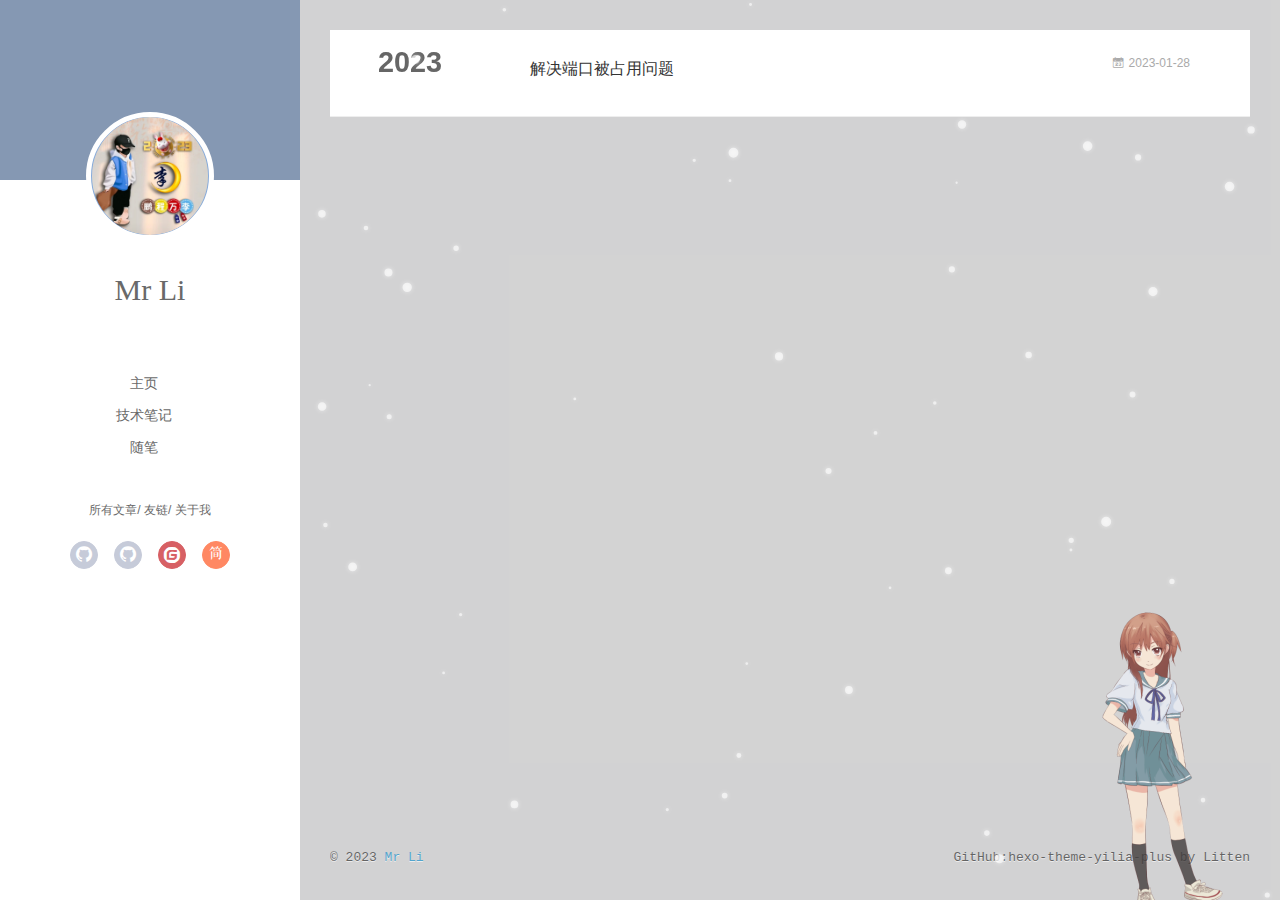
==== commit 3d352ca2: "Site updated: 2023-01-29 12:44:20" ====
--- a/archives/index.html
+++ b/archives/index.html
@@ -21,8 +21,6 @@
     <link rel="alternative" href="/atom.xml" title="程序猿茶社" type="application/atom+xml">
   
   
-  
-    <link rel="apple-touch-icon" href="/apple-touch-icon-180x180.png">
   
   <link rel="stylesheet" type="text/css" href="/./main.a5fda8.css">
   <style type="text/css">
@@ -261,7 +259,7 @@
       	<div class="footer-right">
 			
 			
-      		GitHub:<a href="https://github.com/JoeyBling/hexo-theme-yilia-plus" target="_blank">hexo-theme-yilia-plus</a> by Litten
+      		GitHub:<span>hexo-theme-yilia-plus</span> by Litten
       	</div>
     </div>
   </div>
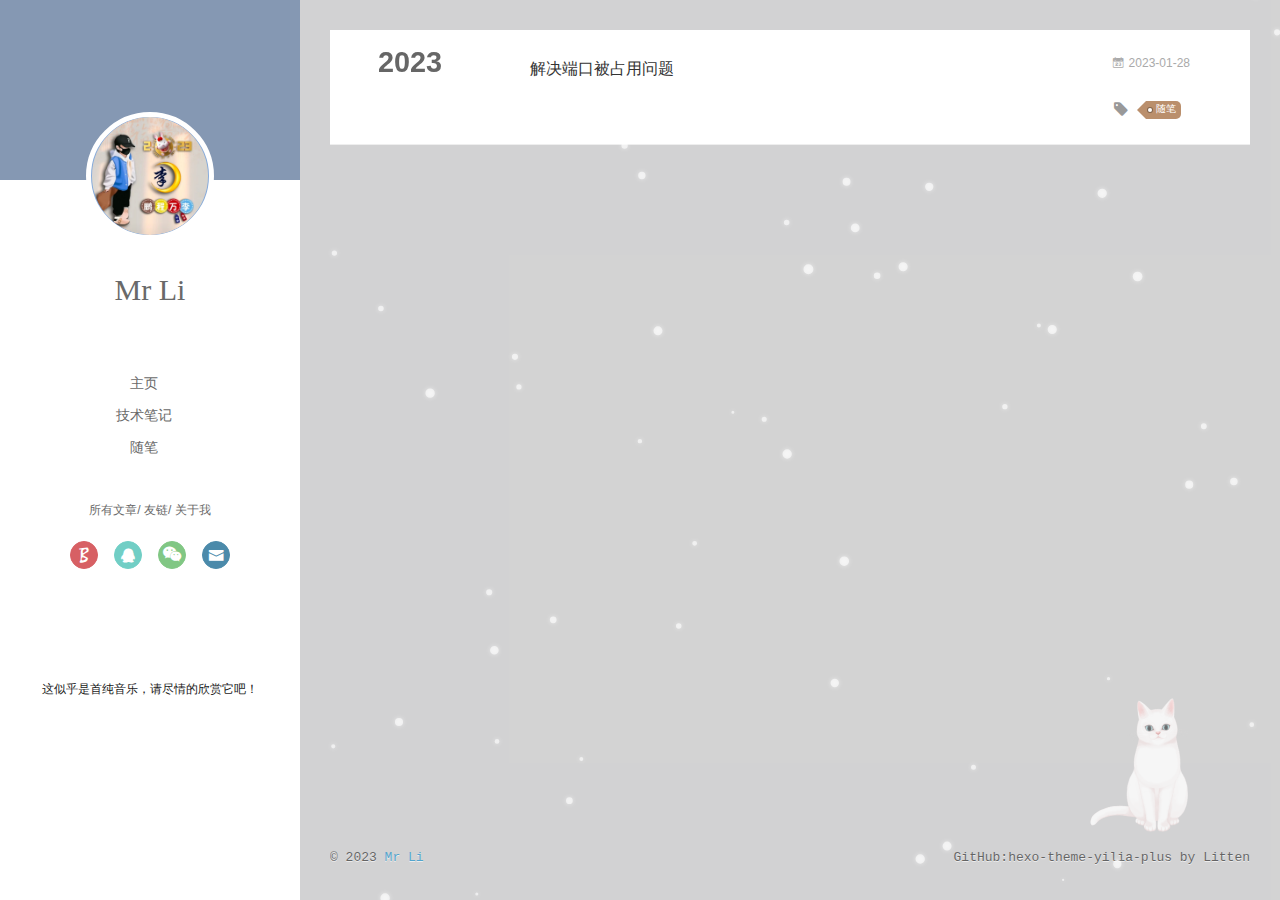
==== commit bc23eded: "Site updated: 2023-01-30 18:29:37" ====
--- a/archives/index.html
+++ b/archives/index.html
@@ -67,7 +67,7 @@
 			
 				<li><a href="/" target="_blank">主页</a></li>
 			
-				<li><a href="/null" target="_blank">技术笔记</a></li>
+				<li><a href="/" target="_blank">技术笔记</a></li>
 			
 				<li><a href="/tags/%E9%9A%8F%E7%AC%94/" target="_blank">随笔</a></li>
 			
@@ -92,26 +92,38 @@
 			<div class="social">
 				
 					
-						<a class="github" href="#" 
-												title="GitHub" target="_blank"><i class="icon-github"></i></a>
-					
-				
-					
-						<a class="github" href="#" 
-												title="GitHub" target="_blank"><i class="icon-github"></i></a>
-					
-				
-					
-						<a class="gitee" href="#" 
-												title="码云" target="_blank"><i class="icon-gitee"></i></a>
-					
-				
-					
-						<a class="jianshu" href="file:///D:/Hexo-Blog/blog-demo/MrLiResume/MrLi.html" 
-												title="简书" target="_blank"><i class="icon-jianshu"></i></a>
+						<a class="blog" href="https://programapecode.github.io/" 
+												title="博客" target="_blank"><i class="icon-blog"></i></a>
+					
+				
+					
+						<a class="qq" href="/img/qq.png" 
+												title="QQ" target="_blank"><i class="icon-qq"></i></a>
+					
+				
+					
+						<a class="weixin" href="/img/weixin1675070001691.png" 
+												title="微信" target="_blank"><i class="icon-weixin"></i></a>
+					
+				
+					
+						<a class="mail" href="mailto:1506400925qq.com" 
+												title="邮件联系" target="_blank"><i class="icon-mail"></i></a>
 					
 				
 			</div>
+		
+			
+			
+			
+			
+			<div>
+				<iframe frameborder="no" border="0" marginwidth="0" marginheight="0" width="240" height="86" src="//music.163.com/outchain/player?type=2&id=1334445174&auto=1&height=66"></iframe>
+			</div>
+			
+				
+				<p style="font-size: 12px;">这似乎是首纯音乐，请尽情的欣赏它吧！<p>
+			
 		
 		</nav>
 	</header>		
@@ -151,23 +163,23 @@
 				<div class="social">
 					
 						
-						<a class="github" target="_blank" 
-							href="#" title="GitHub"><i class="icon-github"></i></a>
-						
-					
-						
-						<a class="github" target="_blank" 
-							href="#" title="GitHub"><i class="icon-github"></i></a>
-						
-					
-						
-						<a class="gitee" target="_blank" 
-							href="#" title="码云"><i class="icon-gitee"></i></a>
-						
-					
-						
-						<a class="jianshu" target="_blank" 
-							href="file:///D:/Hexo-Blog/blog-demo/MrLiResume/MrLi.html" title="简书"><i class="icon-jianshu"></i></a>
+						<a class="blog" target="_blank" 
+							href="https://programapecode.github.io/" title="博客"><i class="icon-blog"></i></a>
+						
+					
+						
+						<a class="qq" target="_blank" 
+							href="/img/qq.png" title="QQ"><i class="icon-qq"></i></a>
+						
+					
+						
+						<a class="weixin" target="_blank" 
+							href="/img/weixin1675070001691.png" title="微信"><i class="icon-weixin"></i></a>
+						
+					
+						
+						<a class="mail" target="_blank" 
+							href="mailto:1506400925qq.com" title="邮件联系"><i class="icon-mail"></i></a>
 						
 					
 				</div>
@@ -179,7 +191,7 @@
 				
 					<li style="width: 33.333333333333336%"><a href="/">主页</a></li>
 		        
-					<li style="width: 33.333333333333336%"><a href="/null">技术笔记</a></li>
+					<li style="width: 33.333333333333336%"><a href="/">技术笔记</a></li>
 		        
 					<li style="width: 33.333333333333336%"><a href="/tags/%E9%9A%8F%E7%AC%94/">随笔</a></li>
 		        
@@ -232,6 +244,17 @@
 
         <div class="article-info info-on-right">
           
+	<div class="article-tag tagcloud">
+		<i class="icon-price-tags icon"></i>
+		<ul class="article-tag-list">
+			 
+        		<li class="article-tag-list-item">
+        			<a href="javascript:void(0)" class="js-tag article-tag-list-link color3">随笔</a>
+        		</li>
+      		
+		</ul>
+	</div>
+
           
 
         </div>
@@ -361,6 +384,10 @@
             <input type="checkbox" q-on="click:toggleTag(e)" q-attr="checked:showTags">
           </label>
           <ul class="article-tag-list" q-show="showTags">
+             
+              <li class="article-tag-list-item">
+                <a href="javascript:void(0)" class="js-tag color3">随笔</a>
+              </li>
             
             <div class="clearfix"></div>
           </ul>
@@ -573,7 +600,7 @@
   }
 
   
-    var modelName = "hibiki";
+    var modelName = "tororo";
   
 
   var modelJsonPath = "";
@@ -595,7 +622,7 @@
       
     },
     mobile: {
-       show: false, 
+      
        scale: 0.6 
     },
     react: {
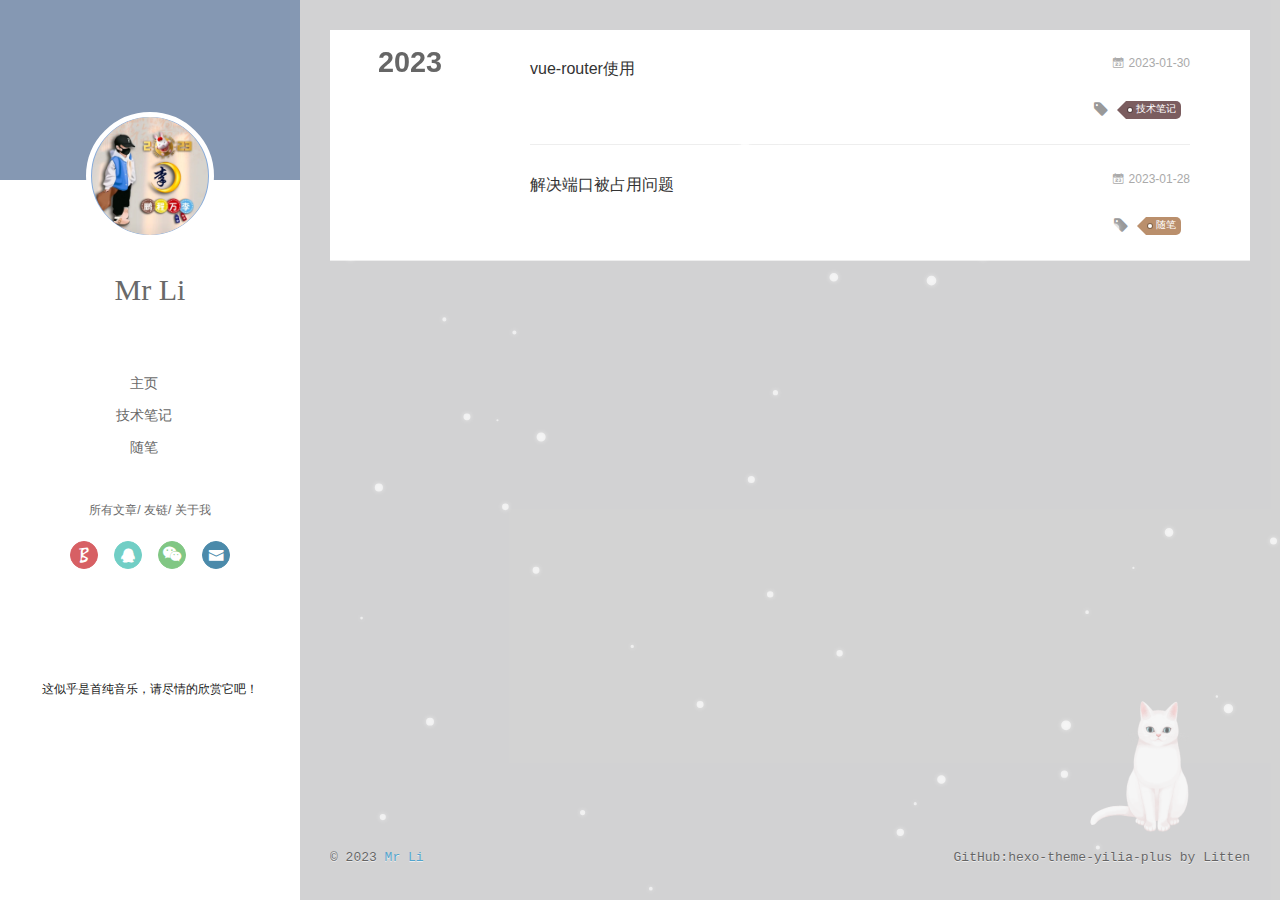
==== commit fa0304da: "Site updated: 2023-01-30 19:23:37" ====
--- a/archives/index.html
+++ b/archives/index.html
@@ -67,7 +67,7 @@
 			
 				<li><a href="/" target="_blank">主页</a></li>
 			
-				<li><a href="/" target="_blank">技术笔记</a></li>
+				<li><a href="/tags/%E6%8A%80%E6%9C%AF%E7%AC%94%E8%AE%B0/" target="_blank">技术笔记</a></li>
 			
 				<li><a href="/tags/%E9%9A%8F%E7%AC%94/" target="_blank">随笔</a></li>
 			
@@ -191,7 +191,7 @@
 				
 					<li style="width: 33.333333333333336%"><a href="/">主页</a></li>
 		        
-					<li style="width: 33.333333333333336%"><a href="/">技术笔记</a></li>
+					<li style="width: 33.333333333333336%"><a href="/tags/%E6%8A%80%E6%9C%AF%E7%AC%94%E8%AE%B0/">技术笔记</a></li>
 		        
 					<li style="width: 33.333333333333336%"><a href="/tags/%E9%9A%8F%E7%AC%94/">随笔</a></li>
 		        
@@ -221,6 +221,49 @@
           <a href="/archives/2023" class="archive-year">2023</a>
         </div>
         <div class="archives">
+    
+    <article class="archive-article archive-type-post">
+  <div class="archive-article-inner">
+    <header class="archive-article-header">
+      	<div class="article-meta">
+	      	
+<a href="/2023/01/30/vue-router%E4%BD%BF%E7%94%A8/" class="archive-article-date">
+        <time datetime="2023-01-30T11:03:28.000Z" itemprop="datePublished"><i class="icon-calendar icon"></i>2023-01-30</time>
+</a>
+
+        </div>
+    	 
+  
+    <h1 itemprop="name">
+	
+	  <a class="archive-article-title" href="/2023/01/30/vue-router%E4%BD%BF%E7%94%A8/" target="_blank">vue-router使用</a>
+  
+    </h1>
+  
+
+
+        <div class="article-info info-on-right">
+          
+	<div class="article-tag tagcloud">
+		<i class="icon-price-tags icon"></i>
+		<ul class="article-tag-list">
+			 
+        		<li class="article-tag-list-item">
+        			<a href="javascript:void(0)" class="js-tag article-tag-list-link color5">技术笔记</a>
+        		</li>
+      		
+		</ul>
+	</div>
+
+          
+
+        </div>
+        <div class="clearfix"></div>
+    </header>
+  </div>
+</article>
+  
+    
     
     <article class="archive-article archive-type-post">
   <div class="archive-article-inner">
@@ -387,6 +430,10 @@
              
               <li class="article-tag-list-item">
                 <a href="javascript:void(0)" class="js-tag color3">随笔</a>
+              </li>
+             
+              <li class="article-tag-list-item">
+                <a href="javascript:void(0)" class="js-tag color5">技术笔记</a>
               </li>
             
             <div class="clearfix"></div>
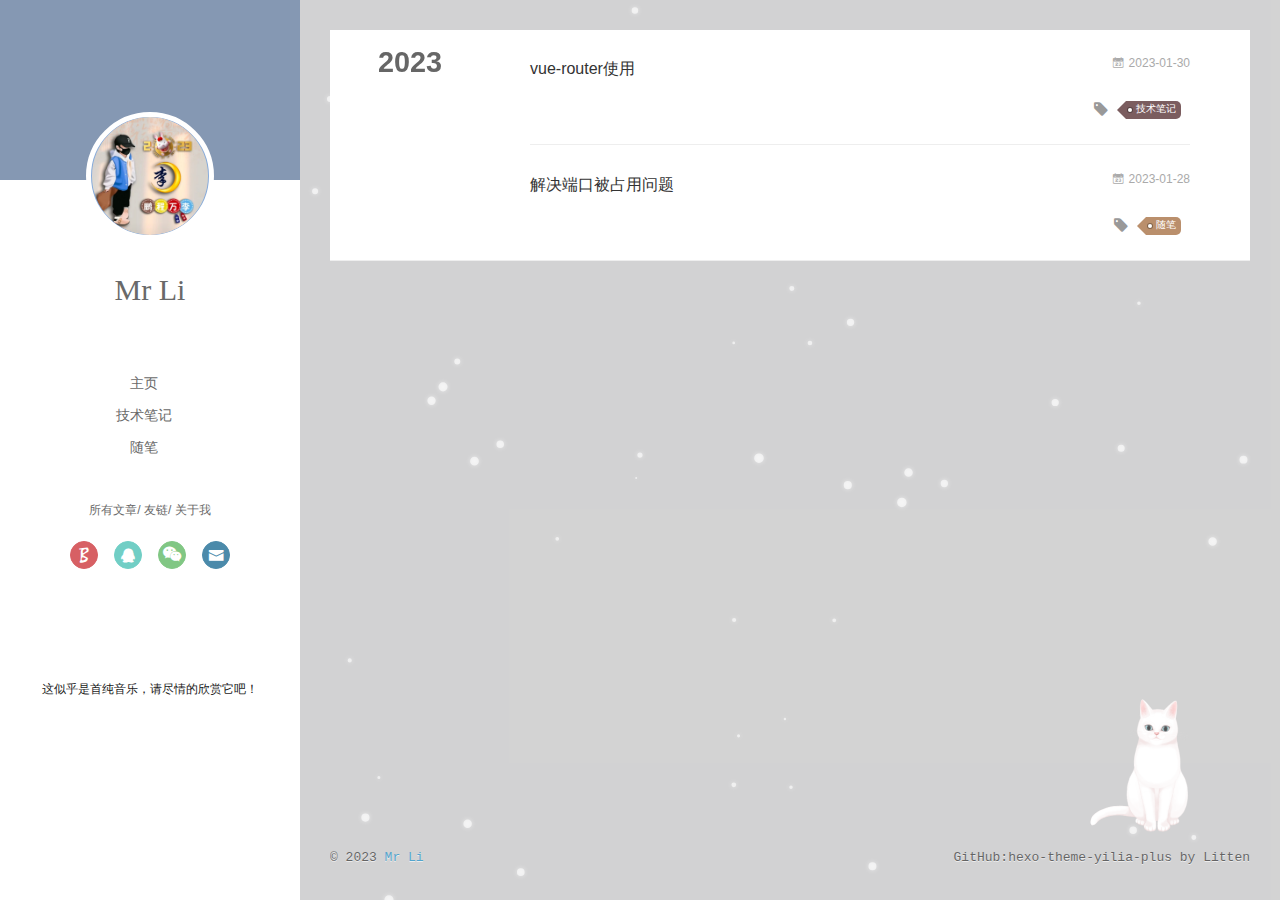
==== commit ff7fcda3: "Site updated: 2023-02-20 16:53:58" ====
--- a/archives/index.html
+++ b/archives/index.html
@@ -673,7 +673,7 @@
        scale: 0.6 
     },
     react: {
-       opacity: 0.8 
+       opacity: 1 
     }
   })
 
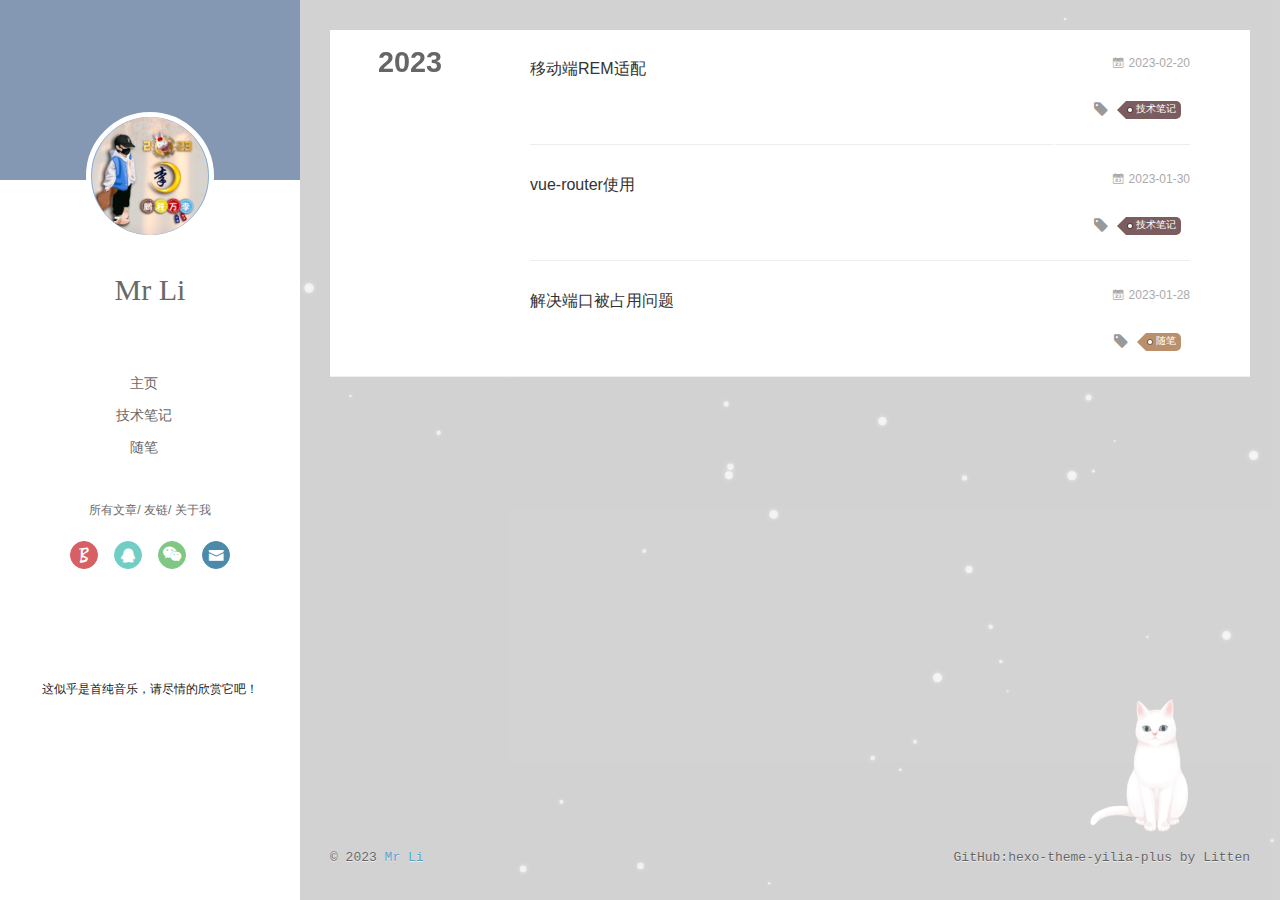
==== commit 2a05bdb5: "Site updated: 2023-02-20 17:07:18" ====
--- a/archives/index.html
+++ b/archives/index.html
@@ -221,6 +221,49 @@
           <a href="/archives/2023" class="archive-year">2023</a>
         </div>
         <div class="archives">
+    
+    <article class="archive-article archive-type-post">
+  <div class="archive-article-inner">
+    <header class="archive-article-header">
+      	<div class="article-meta">
+	      	
+<a href="/2023/02/20/%E7%A7%BB%E5%8A%A8%E7%AB%AFREM%E9%80%82%E9%85%8D/" class="archive-article-date">
+        <time datetime="2023-02-20T08:51:14.000Z" itemprop="datePublished"><i class="icon-calendar icon"></i>2023-02-20</time>
+</a>
+
+        </div>
+    	 
+  
+    <h1 itemprop="name">
+	
+	  <a class="archive-article-title" href="/2023/02/20/%E7%A7%BB%E5%8A%A8%E7%AB%AFREM%E9%80%82%E9%85%8D/" target="_blank">移动端REM适配</a>
+  
+    </h1>
+  
+
+
+        <div class="article-info info-on-right">
+          
+	<div class="article-tag tagcloud">
+		<i class="icon-price-tags icon"></i>
+		<ul class="article-tag-list">
+			 
+        		<li class="article-tag-list-item">
+        			<a href="javascript:void(0)" class="js-tag article-tag-list-link color5">技术笔记</a>
+        		</li>
+      		
+		</ul>
+	</div>
+
+          
+
+        </div>
+        <div class="clearfix"></div>
+    </header>
+  </div>
+</article>
+  
+    
     
     <article class="archive-article archive-type-post">
   <div class="archive-article-inner">
